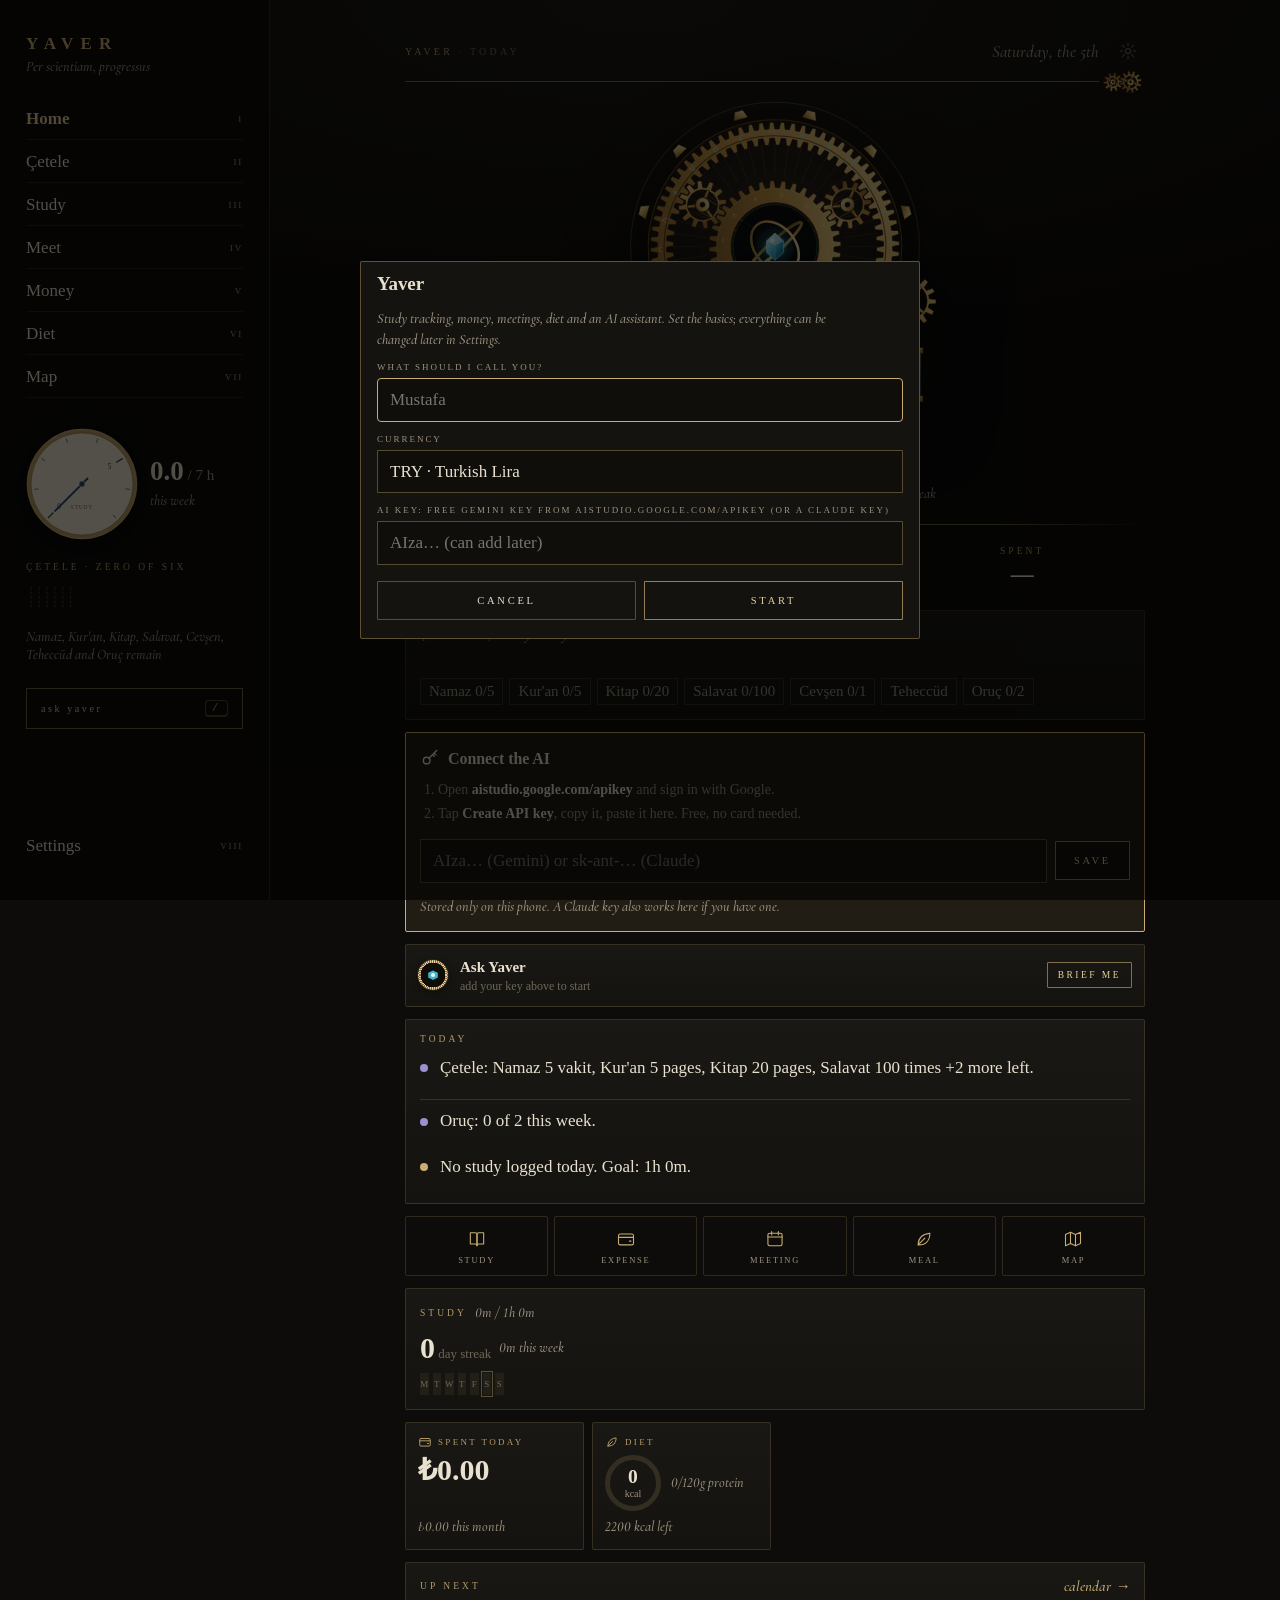
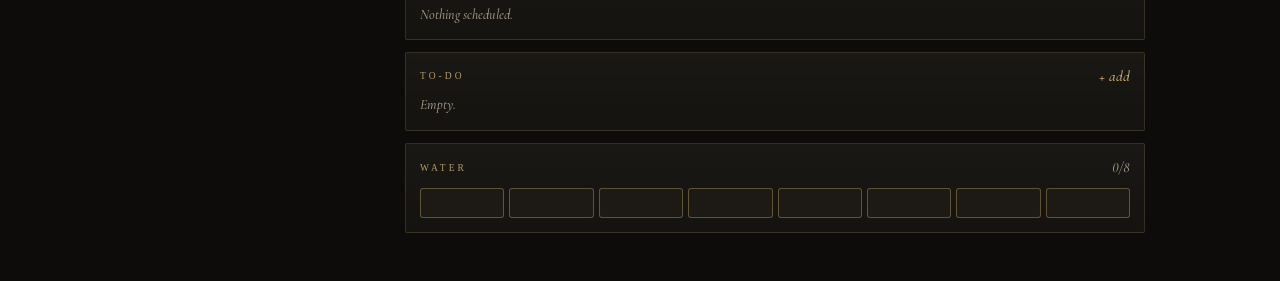
==== index.html @ d2752ffc "v25: hextech mechanisms, notebook course and a simulator in every lesson - Real meshing gear mechani" ====
<!doctype html>
<html lang="en">
<head>
  <meta charset="utf-8">
  <meta name="viewport" content="width=device-width, initial-scale=1, viewport-fit=cover">
  <title>Yaver</title>
  <meta name="description" content="Yaver, your personal assistant for money, meetings, studies and diet.">
  <meta name="theme-color" content="#0d0c0a">
  <meta name="apple-mobile-web-app-capable" content="yes">
  <meta name="mobile-web-app-capable" content="yes">
  <meta name="apple-mobile-web-app-status-bar-style" content="black-translucent">
  <meta name="apple-mobile-web-app-title" content="Yaver">
  <link rel="manifest" href="manifest.webmanifest">
  <link rel="icon" href="icons/icon-192.png">
  <link rel="apple-touch-icon" href="icons/apple-touch-icon.png">
  <link rel="stylesheet" href="css/app.css">
  <link rel="modulepreload" href="vendor/anthropic-sdk.js">
</head>
<body>
  <main id="view" class="view"></main>

  <button id="fab" class="fab" aria-label="Ask Yaver"><span class="mark">Y</span><span class="fab-gear" data-gear="button"></span></button>

  <span id="sync-dot" class="sync-dot" hidden></span>

  <nav class="tabbar" aria-label="Sections">
    <div class="side-brand side-only"><span class="mark sm">Y</span><b>yaver</b></div>
    <button data-tab="home"></button>
    <button data-tab="cetele"></button>
    <button data-tab="study"></button>
    <span></span>
    <button data-tab="calendar"></button>
    <button data-tab="money"></button>
    <button data-tab="diet"></button>
    <button class="side-only" data-tab="map"></button>
    <div class="side-gauge side-only" data-gauge></div>
    <button class="side-ask side-only" data-ask></button>
    <button class="side-only" data-tab="settings"></button>
  </nav>

  <script type="module" src="js/app.js"></script>
</body>
</html>
---- css/app.css ----
/* Yaver: Clockwork. A scholar's desk seen through a watch case-back: warm graphite, hairline brass,
   Cormorant Garamond with Cinzel small capitals, ivory paper for lessons, one teal hextech accent.
   Layout rules below were written for v2; the look is the token set in :root plus the
   "Clockwork" block at the end of this file. */
/* Fonts (SIL Open Font License), self-hosted so Yaver works offline. */
@font-face { font-family: 'Caveat'; font-style: normal; font-weight: 600; font-display: swap; src: url(../fonts/caveat-latin-ext.woff) format('woff'); unicode-range: U+0100-02BA, U+02BD-02C5, U+02C7-02CC, U+02CE-02D7, U+02DD-02FF, U+0304, U+0308, U+0329, U+1D00-1DBF, U+1E00-1E9F, U+1EF2-1EFF, U+2020, U+20A0-20AB, U+20AD-20C4, U+2113, U+2C60-2C7F, U+A720-A7FF; }
@font-face { font-family: 'Caveat'; font-style: normal; font-weight: 600; font-display: swap; src: url(../fonts/caveat-latin.woff) format('woff'); unicode-range: U+0000-00FF, U+0131, U+0152-0153, U+02BB-02BC, U+02C6, U+02DA, U+02DC, U+0304, U+0308, U+0329, U+2000-206F, U+20AC, U+2122, U+2191, U+2193, U+2212, U+2215, U+FEFF, U+FFFD; }
@font-face { font-family: 'Cormorant Garamond'; font-style: italic; font-weight: 500; font-display: swap; src: url(../fonts/cormorant-garamond-italic-latin-ext.woff) format('woff'); unicode-range: U+0100-02BA, U+02BD-02C5, U+02C7-02CC, U+02CE-02D7, U+02DD-02FF, U+0304, U+0308, U+0329, U+1D00-1DBF, U+1E00-1E9F, U+1EF2-1EFF, U+2020, U+20A0-20AB, U+20AD-20C4, U+2113, U+2C60-2C7F, U+A720-A7FF; }
@font-face { font-family: 'Cormorant Garamond'; font-style: italic; font-weight: 500; font-display: swap; src: url(../fonts/cormorant-garamond-italic-latin.woff) format('woff'); unicode-range: U+0000-00FF, U+0131, U+0152-0153, U+02BB-02BC, U+02C6, U+02DA, U+02DC, U+0304, U+0308, U+0329, U+2000-206F, U+20AC, U+2122, U+2191, U+2193, U+2212, U+2215, U+FEFF, U+FFFD; }
@font-face { font-family: 'Cormorant Garamond'; font-style: normal; font-weight: 500 700; font-display: swap; src: url(../fonts/cormorant-garamond-latin-ext.woff2) format('woff2'); unicode-range: U+0100-02BA, U+02BD-02C5, U+02C7-02CC, U+02CE-02D7, U+02DD-02FF, U+0304, U+0308, U+0329, U+1D00-1DBF, U+1E00-1E9F, U+1EF2-1EFF, U+2020, U+20A0-20AB, U+20AD-20C4, U+2113, U+2C60-2C7F, U+A720-A7FF; }
@font-face { font-family: 'Cormorant Garamond'; font-style: normal; font-weight: 500 700; font-display: swap; src: url(../fonts/cormorant-garamond-latin.woff2) format('woff2'); unicode-range: U+0000-00FF, U+0131, U+0152-0153, U+02BB-02BC, U+02C6, U+02DA, U+02DC, U+0304, U+0308, U+0329, U+2000-206F, U+20AC, U+2122, U+2191, U+2193, U+2212, U+2215, U+FEFF, U+FFFD; }
@font-face { font-family: 'Cinzel'; font-style: normal; font-weight: 400 700; font-display: swap; src: url(../fonts/cinzel-latin-ext.woff2) format('woff2'); unicode-range: U+0100-02BA, U+02BD-02C5, U+02C7-02CC, U+02CE-02D7, U+02DD-02FF, U+0304, U+0308, U+0329, U+1D00-1DBF, U+1E00-1E9F, U+1EF2-1EFF, U+2020, U+20A0-20AB, U+20AD-20C4, U+2113, U+2C60-2C7F, U+A720-A7FF; }
@font-face { font-family: 'Cinzel'; font-style: normal; font-weight: 400 700; font-display: swap; src: url(../fonts/cinzel-latin.woff2) format('woff2'); unicode-range: U+0000-00FF, U+0131, U+0152-0153, U+02BB-02BC, U+02C6, U+02DA, U+02DC, U+0304, U+0308, U+0329, U+2000-206F, U+20AC, U+2122, U+2191, U+2193, U+2212, U+2215, U+FEFF, U+FFFD; }
:root {
  /* Clockwork: graphite case, aged brass, ivory paper, blued steel, one teal accent. */
  --bg: #0d0c0a;
  --surface: #15130f;
  --surface-2: #1d1a15;
  --line: rgba(201, 173, 116, 0.18);
  --line-2: rgba(201, 173, 116, 0.38);
  --text: #e9e1cf;
  --muted: #9b917f;
  --dim: #6f6757;
  --accent: #c9ad74;
  --accent-ink: #14120e;
  --accent-soft: rgba(201, 173, 116, 0.10);
  --blue: #6f8fc6;
  --amber: #d9a441;
  --red: #c0605c;
  --violet: #9d8fd0;
  --track: rgba(201, 173, 116, 0.16);
  --brass: #c9ad74;
  --brass-hi: #e4cf9c;
  --brass-lo: #8a6d3f;
  --teal: #3fb6c9;
  --glow: #d8f6fb;
  --blued: #2c4a7a;
  --paper: #f2ebdb;
  --ink: #1d2433;
  --r: 2px;
  --mono: "Cormorant Garamond", Georgia, "Times New Roman", serif;
  --sans: "Cormorant Garamond", Georgia, "Times New Roman", serif;
  --head: "Cormorant Garamond", Georgia, serif;
  --caps: "Cinzel", "Cormorant Garamond", Georgia, serif;
  --hand: "Caveat", "Bradley Hand", cursive;
  --code: ui-monospace, "SF Mono", SFMono-Regular, Menlo, Consolas, monospace;
  --safe-b: env(safe-area-inset-bottom, 0px);
  --safe-t: env(safe-area-inset-top, 0px);
  color-scheme: dark;
}
* { box-sizing: border-box; -webkit-tap-highlight-color: transparent; }
html { background: var(--bg); }
/* Cormorant's old-style figures are part of the look (as in design K); fields, clocks and timetables use lining figures. */
input, textarea, select, .focus-clock, .slot-t, .when, .code, .stat-row b { font-variant-numeric: lining-nums tabular-nums; }
body {
  margin: 0; min-height: 100vh;
  font: 500 17px/1.45 var(--sans); color: var(--text);
  background-color: var(--bg);
  background-image: radial-gradient(120% 60% at 50% 0%, #1d1a15 0%, rgba(13, 12, 10, 0) 62%);
  background-attachment: fixed;
  font-variant-numeric: lining-nums;
  -webkit-font-smoothing: antialiased; overscroll-behavior-y: none;
}
body.chat-open { overflow: hidden; }
button { font: inherit; color: inherit; background: none; border: 0; padding: 0; cursor: pointer; text-align: inherit; }
a { color: var(--accent); text-decoration: none; }
h1, h2, h3, h4, p { margin: 0; }
.i { width: 20px; height: 20px; fill: none; stroke: currentColor; stroke-width: 1.7; stroke-linecap: round; stroke-linejoin: round; flex: none; }
.mono, .num { font-family: var(--mono); font-variant-numeric: tabular-nums; letter-spacing: -0.01em; }
.muted { color: var(--muted); }
.dim { color: var(--dim); }
.small { font-size: 13px; }
.accent { color: var(--accent); }
.bad { color: var(--red); }
.center { text-align: center; }

.view {
  max-width: 560px; margin: 0 auto;
  padding: calc(var(--safe-t) + 16px) 16px calc(var(--safe-b) + 104px);
  display: flex; flex-direction: column; gap: 12px;
  opacity: 0; transition: opacity .2s;
}
body.ready .view { opacity: 1; }

/* ---------- Header ---------- */
.page-head { display: flex; align-items: flex-end; justify-content: space-between; gap: 12px; padding: 6px 0 4px; }
.path { font: 12px var(--mono); color: var(--dim); margin-bottom: 6px; }
.path b { color: var(--accent); font-weight: 500; }
.page-head h1 { font-size: 28px; font-weight: 650; letter-spacing: -0.035em; line-height: 1.1; }
.page-head h1 .num { font-weight: 600; letter-spacing: -0.04em; }
.icon-btn {
  width: 38px; height: 38px; border-radius: 8px; display: inline-grid; place-items: center; flex: none;
  border: 1px solid var(--line); background: var(--surface); color: var(--muted);
}
.icon-btn:active { background: var(--surface-2); }
.icon-btn.primary { background: var(--accent); color: var(--accent-ink); border-color: var(--accent); }
.icon-btn.primary .i { stroke-width: 2.2; }

/* ---------- Labels & cards ---------- */
.label { font: 500 11px var(--mono); letter-spacing: .08em; text-transform: uppercase; color: var(--muted); }
.label::before { content: "// "; color: var(--dim); }
.card {
  background: var(--surface); border: 1px solid var(--line); border-radius: var(--r);
  padding: 14px; display: flex; flex-direction: column; gap: 10px;
}
button.card { width: 100%; text-align: left; }
button.card:active, .tile:active, .row:active { border-color: var(--line-2); background: var(--surface-2); }
.card-head { display: flex; justify-content: space-between; align-items: center; gap: 8px; }
.link { color: var(--accent); font: 500 12px var(--mono); }
.grid2 { display: grid; grid-template-columns: 1fr 1fr; gap: 10px; }

/* ---------- Brand mark: Y_ with blinking cursor ---------- */
.mark {
  --s: 40px; width: var(--s); height: var(--s); border-radius: calc(var(--s) * .26); flex: none;
  display: inline-flex; align-items: center; justify-content: center; background: var(--accent); color: var(--accent-ink);
  font: 800 calc(var(--s) * .42) / 1 var(--mono); letter-spacing: -0.06em;
}
.mark::after { content: "_"; animation: cursor 1.1s steps(1) infinite; margin-left: .04em; }
.mark.sm { --s: 30px; }
.mark.lg { --s: 64px; }
@keyframes cursor { 50% { opacity: 0; } }
.chat-wrap.busy .mark::after { animation-duration: .35s; }

/* ---------- Home ---------- */
.setup {
  border: 1px solid var(--accent); background: var(--accent-soft); border-radius: var(--r); padding: 14px;
  display: flex; flex-direction: column; gap: 10px;
}
.setup h3 { font-size: 16px; display: flex; gap: 8px; align-items: center; }
.setup ol { margin: 0; padding-left: 18px; display: grid; gap: 4px; font-size: 14px; color: var(--muted); }
.setup ol b { color: var(--text); font-weight: 600; }
.setup .key-row { display: flex; gap: 8px; }
.setup .key-row input { flex: 1; }

.ask {
  display: flex; align-items: center; gap: 12px; width: 100%;
  border: 1px solid var(--line); background: var(--surface); border-radius: var(--r); padding: 12px;
}
.ask-text { flex: 1; min-width: 0; display: flex; flex-direction: column; }
.ask-text b { font-size: 15px; font-weight: 600; }
.ask-text small { font: 12px var(--mono); color: var(--dim); white-space: nowrap; overflow: hidden; text-overflow: ellipsis; }
.ask-cta { font: 600 12px var(--mono); color: var(--accent); border: 1px solid var(--line-2); padding: 7px 10px; border-radius: 6px; white-space: nowrap; }

.level { display: flex; flex-direction: column; gap: 8px; }
.level-top { display: flex; justify-content: space-between; align-items: baseline; }
.level-top b { font: 600 22px var(--mono); letter-spacing: -0.03em; }
.level-top b small { font-size: 13px; color: var(--accent); margin-left: 6px; letter-spacing: 0; }
.quote { font: 13px/1.5 var(--mono); color: var(--muted); border-left: 2px solid var(--accent); padding-left: 10px; }
.quote span { color: var(--dim); }

.quick { display: grid; grid-template-columns: repeat(5, 1fr); gap: 6px; }
.quick button {
  display: flex; flex-direction: column; align-items: center; gap: 6px; padding: 12px 2px 10px;
  border: 1px solid var(--line); background: var(--surface); border-radius: var(--r);
  font: 500 11px var(--mono); color: var(--muted);
}
.quick button .i { color: var(--text); }
.quick button:active { border-color: var(--accent); }

.tiles { display: grid; grid-template-columns: 1fr 1fr; gap: 8px; }
.tile {
  border: 1px solid var(--line); background: var(--surface); border-radius: var(--r); padding: 12px;
  display: flex; flex-direction: column; gap: 6px; min-height: 112px; text-align: left;
}
.tile-k { display: flex; align-items: center; gap: 6px; font: 500 11px var(--mono); text-transform: uppercase; letter-spacing: .08em; color: var(--muted); }
.tile-k .i { width: 14px; height: 14px; }
.tile-v { font: 600 24px var(--mono); letter-spacing: -0.04em; }
.tile-v small { font-size: 13px; color: var(--dim); font-weight: 500; letter-spacing: 0; }
.tile-s { font-size: 12px; color: var(--muted); margin-top: auto; }
.lit { color: var(--accent); }

/* ---------- Bars ---------- */
.bar { height: 4px; background: var(--track); overflow: hidden; border-radius: 1px; }
.bar > div { height: 100%; background: var(--accent); transition: width .5s; }
.bar.warn > div { background: var(--amber); }
.bar.over > div { background: var(--red); }
.bar.thick { height: 8px; }
.segs { display: grid; grid-template-columns: repeat(7, 1fr); gap: 4px; }
.segs i { height: 22px; background: var(--track); border-radius: 2px; display: grid; place-items: center; font: 500 10px var(--mono); font-style: normal; color: var(--dim); }
.segs i.on { background: var(--accent); color: var(--accent-ink); }
.segs i.part { background: color-mix(in srgb, var(--accent) 35%, transparent); color: var(--text); }
.segs i.today { outline: 1px solid var(--line-2); outline-offset: 1px; }

/* ---------- Agenda / tasks ---------- */
.agenda-row { display: flex; gap: 12px; align-items: center; padding: 9px 0; border-top: 1px solid var(--line); width: 100%; text-align: left; }
.agenda-row:first-of-type { border-top: 0; padding-top: 2px; }
.when { font: 500 13px var(--mono); width: 64px; flex: none; display: flex; flex-direction: column; }
.when small { color: var(--dim); font-size: 11px; }
.what { display: flex; flex-direction: column; min-width: 0; }
.what b { font-weight: 550; white-space: nowrap; overflow: hidden; text-overflow: ellipsis; }
.what small { color: var(--muted); font-size: 12px; }
.task { display: flex; align-items: center; gap: 12px; padding: 7px 0; transition: opacity .3s; border-top: 1px solid var(--line); }
.task:first-of-type { border-top: 0; }
.task input { appearance: none; -webkit-appearance: none; width: 18px; height: 18px; border: 1.5px solid var(--line-2); border-radius: 4px; flex: none; padding: 0; background: none; }
.task input:checked { background: var(--accent); border-color: var(--accent); }
.task span { flex: 1; }
.task small { font: 11px var(--mono); color: var(--dim); }
.task small.overdue { color: var(--red); }
.task.done { opacity: .35; text-decoration: line-through; }

/* ---------- Lists ---------- */
.list { display: flex; flex-direction: column; }
.list-day { display: flex; justify-content: space-between; font: 500 11px var(--mono); color: var(--muted); text-transform: uppercase; letter-spacing: .08em; padding: 14px 2px 6px; }
.row {
  display: flex; align-items: center; gap: 12px; width: 100%; text-align: left;
  padding: 11px 12px; background: var(--surface); border: 1px solid var(--line); border-top-width: 0;
}
.list-day + .row { border-top-width: 1px; border-radius: var(--r) var(--r) 0 0; }
.row:last-child, .row:has(+ .list-day) { border-radius: 0 0 var(--r) var(--r); }
.list-day + .row:last-child, .list-day + .row:has(+ .list-day) { border-radius: var(--r); }
.dot { width: 8px; height: 8px; border-radius: 2px; flex: none; background: var(--dim); }
.row-main { flex: 1; display: flex; flex-direction: column; min-width: 0; }
.row-main b { font-weight: 550; white-space: nowrap; overflow: hidden; text-overflow: ellipsis; }
.row-main small { color: var(--muted); font-size: 12px; white-space: nowrap; overflow: hidden; text-overflow: ellipsis; }
.row-amt { font: 500 14px var(--mono); }
.add-row { color: var(--dim); justify-content: center; font: 12px var(--mono); }
.empty { text-align: center; padding: 28px 16px; color: var(--muted); font-size: 14px; border: 1px dashed var(--line-2); border-radius: var(--r); }
.empty code { font: 12px var(--mono); color: var(--accent); }

/* ---------- Charts ---------- */
.barlist { display: flex; flex-direction: column; gap: 9px; }
.barrow { display: grid; grid-template-columns: 96px 1fr auto; gap: 10px; align-items: center; font-size: 13px; }
.bl { white-space: nowrap; overflow: hidden; text-overflow: ellipsis; display: flex; align-items: center; gap: 7px; }
.bt { height: 6px; background: var(--track); overflow: hidden; border-radius: 1px; }
.bf { height: 100%; background: var(--accent); transition: width .5s; }
.bv { font: 12px var(--mono); color: var(--muted); text-align: right; }
.cols { display: flex; gap: 6px; align-items: flex-end; height: 128px; }
.col { flex: 1; display: flex; flex-direction: column; align-items: center; gap: 4px; height: 100%; min-width: 0; }
.cv { font: 10px var(--mono); color: var(--muted); white-space: nowrap; height: 13px; }
.cbar { flex: 1; width: 100%; display: flex; align-items: flex-end; background: rgba(201, 173, 116, .04); border-radius: 2px; }
.cbar div { width: 100%; min-height: 2px; background: var(--line-2); border-radius: 2px; transition: height .5s; }
.col.hl .cbar div { background: var(--accent); }
.cl { font: 11px var(--mono); color: var(--dim); }
.col.hl .cl { color: var(--accent); }

.ring { position: relative; flex: none; }
.ring svg { width: 100%; height: 100%; display: block; }
.ring circle { transition: stroke-dashoffset .7s cubic-bezier(.2, .8, .2, 1); }
.ring-label { position: absolute; inset: 0; display: grid; place-content: center; text-align: center; line-height: 1.1; }
.ring-label b { font: 600 1.15em var(--mono); letter-spacing: -0.04em; }
.ring-label small { font: 10px var(--mono); color: var(--muted); }

.switch { display: flex; align-items: center; justify-content: space-between; border: 1px solid var(--line); background: var(--surface); border-radius: var(--r); padding: 3px; }
.switch button { width: 36px; height: 32px; border-radius: 6px; display: grid; place-items: center; color: var(--muted); }
.switch button:disabled { opacity: .2; }
.switch span { font: 500 13px var(--mono); }

/* ---------- Calendar ---------- */
.week-nav { display: flex; align-items: center; gap: 2px; }
.week-nav > button { width: 26px; color: var(--dim); display: grid; place-items: center; flex: none; }
.days { display: flex; gap: 5px; overflow-x: auto; scroll-snap-type: x mandatory; flex: 1; scrollbar-width: none; padding: 1px; }
.days::-webkit-scrollbar { display: none; }
.day {
  flex: 0 0 calc((100% - 30px) / 7); scroll-snap-align: start; display: flex; flex-direction: column; align-items: center; gap: 1px;
  padding: 7px 0 5px; border-radius: 6px; border: 1px solid var(--line); background: var(--surface);
}
.day small { font: 10px var(--mono); color: var(--dim); text-transform: uppercase; }
.day b { font: 600 16px var(--mono); }
.day i { width: 4px; height: 4px; border-radius: 1px; background: transparent; }
.day i.has { background: var(--accent); }
.day.now { border-color: var(--line-2); }
.day.now b { color: var(--accent); }
.day.sel { background: var(--accent); border-color: var(--accent); }
.day.sel small, .day.sel b { color: var(--accent-ink); }
.day.sel i.has { background: var(--accent-ink); }
.timeline { display: flex; flex-direction: column; gap: 6px; }
.event { display: flex; gap: 12px; width: 100%; padding: 11px 12px; background: var(--surface); border: 1px solid var(--line); border-left: 2px solid var(--accent); border-radius: var(--r); text-align: left; }
.ev-time { display: flex; flex-direction: column; width: 46px; flex: none; font: 500 13px var(--mono); }
.ev-time small { color: var(--dim); font-size: 11px; }
.ev-body { display: flex; flex-direction: column; gap: 2px; min-width: 0; }
.ev-body small { font-size: 12px; color: var(--muted); }
.chips { display: flex; flex-wrap: wrap; gap: 6px; }
.chip { padding: 7px 11px; border-radius: 6px; border: 1px solid var(--line-2); background: var(--surface); font: 12px var(--mono); color: var(--text); }
.chip:active, .chip.on { border-color: var(--accent); color: var(--accent); }
.btn-row { display: flex; gap: 8px; }
.btn-row.wrap { flex-wrap: wrap; }
.btn-row > .btn { flex: 1; }

/* ---------- Study ---------- */
.stat-row { display: grid; grid-template-columns: repeat(3, 1fr); border: 1px solid var(--line); border-radius: var(--r); background: var(--surface); }
.stat-row > div { padding: 12px; display: flex; flex-direction: column; gap: 2px; border-left: 1px solid var(--line); }
.stat-row > div:first-child { border-left: 0; }
.stat-row b { font: 600 20px var(--mono); letter-spacing: -0.04em; }
.stat-row small { font: 10px var(--mono); color: var(--muted); text-transform: uppercase; letter-spacing: .06em; }
.focus.running { border-color: var(--accent); }
.focus-clock { font: 300 64px/1 var(--mono); text-align: center; letter-spacing: -0.04em; padding: 8px 0 2px; }
.focus-sub { text-align: center; color: var(--muted); font: 12px var(--mono); }
.presets { display: grid; grid-template-columns: repeat(4, 1fr); gap: 6px; }
.presets .chip { text-align: center; padding: 10px 0; }
.heat { display: grid; grid-auto-flow: column; grid-template-rows: repeat(7, 1fr); gap: 3px; }
.heat i, .heat-legend i { aspect-ratio: 1; border-radius: 2px; background: var(--track); display: block; }
.l1 { background: color-mix(in srgb, var(--accent) 22%, transparent) !important; }
.l2 { background: color-mix(in srgb, var(--accent) 45%, transparent) !important; }
.l3 { background: color-mix(in srgb, var(--accent) 72%, transparent) !important; }
.l4 { background: var(--accent) !important; }
.heat-legend { display: flex; align-items: center; gap: 3px; justify-content: flex-end; font: 10px var(--mono); color: var(--dim); }
.heat-legend i { width: 10px; }
.heat-legend span { margin: 0 4px; }

/* ---------- Diet ---------- */
.diet-top { flex-direction: row; align-items: center; gap: 16px; }
.macros { flex: 1; display: flex; flex-direction: column; gap: 10px; }
.macro-top { display: flex; justify-content: space-between; font-size: 12px; margin-bottom: 5px; color: var(--muted); }
.macro-top b { font: 500 12px var(--mono); color: var(--text); }
.macro-top small { color: var(--dim); font-weight: 400; }
.water { display: grid; grid-template-columns: repeat(8, 1fr); gap: 5px; }
.glass { height: 30px; border-radius: 3px; border: 1px solid var(--line-2); background: var(--surface-2); }
.glass.full { background: var(--blue); border-color: var(--blue); }

/* ---------- Map ---------- */
.map-wrap { position: relative; border: 1px solid var(--line); border-radius: var(--r); overflow: hidden; height: 46vh; min-height: 300px; background: var(--surface-2); }
#map { position: absolute; inset: 0; }
.map-search { display: flex; gap: 8px; }
.map-search input { flex: 1; }
.map-locate { position: absolute; right: 10px; bottom: 10px; z-index: 500; }
.leaflet-container { background: var(--surface-2); font-family: var(--sans); }
.leaflet-tile-pane { filter: grayscale(1) invert(1) brightness(.85) contrast(.9); }
.leaflet-control-attribution { background: rgba(13, 12, 10, .8) !important; color: var(--dim) !important; font-size: 9px !important; }
.leaflet-control-attribution a { color: var(--muted) !important; }
.leaflet-control-zoom a { background: var(--surface) !important; color: var(--text) !important; border-color: var(--line) !important; }
.leaflet-popup-content-wrapper, .leaflet-popup-tip { background: var(--surface-2); color: var(--text); border-radius: 6px; box-shadow: none; border: 1px solid var(--line-2); }
.leaflet-popup-content { margin: 10px 12px; font-size: 13px; }
.leaflet-popup-content a { color: var(--accent); }
.pin { width: 14px; height: 14px; background: var(--accent); border: 2px solid var(--bg); border-radius: 3px; transform: rotate(45deg); box-shadow: 0 0 0 1px var(--accent); }
.pin.me { background: var(--blue); box-shadow: 0 0 0 6px color-mix(in srgb, var(--blue) 25%, transparent); border-radius: 50%; transform: none; }
.place-row .row-amt { font-size: 12px; color: var(--muted); }

/* ---------- Forms & sheets ---------- */
.field { display: flex; flex-direction: column; gap: 6px; font: 500 11px var(--mono); color: var(--muted); text-transform: uppercase; letter-spacing: .06em; }
.field.check { flex-direction: row; justify-content: space-between; align-items: center; color: var(--text); font: 14px var(--sans); text-transform: none; letter-spacing: 0; gap: 12px; }
input, select, textarea {
  font: 16px var(--sans); color: var(--text); background: var(--bg); border: 1px solid var(--line-2); border-radius: 6px;
  padding: 11px 12px; width: 100%; outline: none; -webkit-appearance: none; appearance: none; text-transform: none; letter-spacing: 0;
}
input:focus, select:focus, textarea:focus { border-color: var(--accent); }
select { background-image: linear-gradient(45deg, transparent 50%, var(--muted) 50%), linear-gradient(135deg, var(--muted) 50%, transparent 50%); background-position: calc(100% - 17px) 52%, calc(100% - 12px) 52%; background-size: 5px 5px; background-repeat: no-repeat; padding-right: 30px; }
.field.check input { appearance: none; -webkit-appearance: none; width: 42px; height: 24px; border-radius: 12px; background: var(--line-2); border: 0; position: relative; padding: 0; flex: none; transition: background .2s; }
.field.check input::after { content: ""; position: absolute; top: 3px; left: 3px; width: 18px; height: 18px; border-radius: 50%; background: var(--text); transition: transform .2s; }
.field.check input:checked { background: var(--accent); }
.field.check input:checked::after { transform: translateX(18px); background: var(--accent-ink); }
.form { gap: 14px; }
.form .label { margin-top: 8px; }
.btn { display: inline-flex; align-items: center; justify-content: center; gap: 8px; padding: 12px 14px; border-radius: 6px; font: 600 14px var(--sans); text-align: center; border: 1px solid transparent; }
.btn .i { width: 16px; height: 16px; }
.btn.primary { background: var(--accent); color: var(--accent-ink); }
.btn.ghost { background: var(--surface); border-color: var(--line-2); color: var(--text); }
.btn.danger { color: var(--red); border-color: color-mix(in srgb, var(--red) 35%, transparent); background: transparent; }
.btn:active { transform: translateY(1px); }

.sheet-wrap { position: fixed; inset: 0; z-index: 60; background: rgba(0, 0, 0, 0); display: flex; align-items: flex-end; justify-content: center; transition: background .2s; }
.sheet-wrap.open { background: rgba(0, 0, 0, .65); }
.sheet {
  width: 100%; max-width: 560px; max-height: 92vh; overflow-y: auto;
  background: var(--surface); border: 1px solid var(--line-2); border-bottom: 0; border-radius: 14px 14px 0 0;
  padding: 8px 16px calc(var(--safe-b) + 16px); transform: translateY(100%); transition: transform .28s cubic-bezier(.2, .9, .3, 1);
  display: flex; flex-direction: column; gap: 12px;
}
.sheet-wrap.open .sheet { transform: none; }
.grabber { width: 36px; height: 4px; border-radius: 2px; background: var(--line-2); margin: 4px auto; }
.sheet h2 { font-size: 19px; font-weight: 650; letter-spacing: -0.02em; }
.sheet form { display: flex; flex-direction: column; gap: 12px; }
.sheet-actions { display: flex; gap: 8px; margin-top: 4px; }
.sheet-actions .btn { flex: 1; }
.sheet-actions .btn.danger { flex: 0 0 auto; }

.toast {
  position: fixed; left: 50%; top: calc(var(--safe-t) + 12px); z-index: 90; transform: translate(-50%, -20px); opacity: 0;
  background: var(--surface-2); border: 1px solid var(--line-2); border-left: 2px solid var(--accent); padding: 10px 14px; border-radius: 6px;
  font: 13px var(--mono); max-width: calc(100% - 32px); transition: all .25s;
}
.toast.show { transform: translate(-50%, 0); opacity: 1; }

/* ---------- Tab bar + Yaver button ---------- */
.tabbar {
  position: fixed; left: 0; right: 0; bottom: 0; z-index: 30;
  display: grid; grid-template-columns: repeat(3, 1fr) 72px repeat(3, 1fr); align-items: start;
  padding: 0 4px calc(var(--safe-b) + 4px);
  background: linear-gradient(180deg, #14120e, #0b0a08); border-top: 1px solid rgba(201, 173, 116, .45);
  backdrop-filter: blur(14px); -webkit-backdrop-filter: blur(14px);
}
.tabbar button { display: flex; flex-direction: column; align-items: center; gap: 3px; padding: 9px 0 3px; font: 500 10px var(--mono); min-width: 0; color: var(--dim); position: relative; }
.tabbar button .i { width: 22px; height: 22px; stroke-width: 1.6; }
.tabbar button.active { color: var(--accent); }
.tabbar button.active::before { content: ""; position: absolute; top: -1px; left: 30%; right: 30%; height: 2px; background: var(--accent); }
.fab {
  position: fixed; z-index: 31; left: 50%; bottom: calc(var(--safe-b) + 12px); transform: translateX(-50%);
  border-radius: 16px; outline: 4px solid var(--bg);
}
.fab .mark { --s: 56px; }
.fab:active { transform: translateX(-50%) scale(.94); }

/* ---------- Chat ---------- */
.chat-wrap { position: fixed; inset: 0; z-index: 50; pointer-events: none; }
.chat {
  position: absolute; inset: 0; display: flex; flex-direction: column; background: var(--bg);
  transform: translateY(100%); visibility: hidden; transition: transform .3s cubic-bezier(.2, .9, .3, 1), visibility 0s .3s;
}
.chat-wrap.open { pointer-events: auto; }
.chat-wrap.open .chat { transform: none; visibility: visible; transition: transform .3s cubic-bezier(.2, .9, .3, 1); }
.chat-head { display: flex; align-items: center; justify-content: space-between; padding: calc(var(--safe-t) + 8px) 12px 10px; border-bottom: 1px solid var(--line); }
.chat-title { display: flex; align-items: center; gap: 10px; }
.chat-title div { display: flex; flex-direction: column; line-height: 1.2; }
.chat-title small { font: 11px var(--mono); color: var(--muted); }
.chat-log { flex: 1; overflow-y: auto; padding: 16px 14px; display: flex; flex-direction: column; gap: 14px; -webkit-overflow-scrolling: touch; }
.chat-empty { margin: auto 0; display: flex; flex-direction: column; gap: 10px; padding-bottom: 8px; }
.chat-empty h2 { font-size: 24px; font-weight: 650; letter-spacing: -0.03em; margin-top: 6px; }
.chat-empty .chips { margin-top: 8px; }
.chat-empty .chip { font-family: var(--sans); font-size: 13px; }
.msg { max-width: 88%; font-size: 15px; line-height: 1.5; word-wrap: break-word; }
.msg.user { align-self: flex-end; background: var(--surface-2); border: 1px solid var(--line-2); padding: 9px 12px; border-radius: 10px 10px 2px 10px; }
.msg.user img { display: block; max-width: 220px; border-radius: 6px; margin-bottom: 6px; }
.msg.bot { align-self: flex-start; display: flex; flex-direction: column; gap: 6px; max-width: 94%; }
.bot-text { border-left: 2px solid var(--accent); padding: 1px 0 1px 12px; }
.bot-text .err { color: var(--red); }
.bot-text pre { background: var(--surface); border: 1px solid var(--line); padding: 10px; border-radius: 6px; overflow-x: auto; font-size: 12.5px; }
.bot-text code { font-family: var(--mono); font-size: .88em; color: var(--accent); }
.bot-text pre code { color: var(--text); }
.bot-text .li { display: block; padding-left: 16px; position: relative; margin: 2px 0; }
.bot-text .li::before { content: "›"; position: absolute; left: 2px; color: var(--accent); font-family: var(--mono); }
.bot-text .li.num::before { content: attr(data-n) "."; left: 0; font-size: .85em; }
.bot-text .mdh { display: block; margin-top: 6px; }
.receipt { align-self: flex-start; display: flex; align-items: center; gap: 6px; font: 12px var(--mono); color: var(--accent); }
.receipt .i { width: 14px; height: 14px; stroke-width: 2.2; }
.typing { display: inline-flex; gap: 4px; padding: 6px 0; }
.typing i { width: 6px; height: 6px; border-radius: 1px; background: var(--accent); animation: blink 1s infinite; }
.typing i:nth-child(2) { animation-delay: .15s; }
.typing i:nth-child(3) { animation-delay: .3s; }
@keyframes blink { 50% { opacity: .2; } }
.chat-input { padding: 8px 10px calc(var(--safe-b) + 8px); border-top: 1px solid var(--line); }
.chat-bar { display: flex; align-items: flex-end; gap: 6px; }
.chat-bar textarea { flex: 1; resize: none; border-radius: 8px; padding: 9px 12px; max-height: 140px; line-height: 1.35; }
.chat-bar .icon-btn { border: 0; background: transparent; }
.mic.listening { color: var(--red); animation: blink .8s infinite; }
.send { width: 38px; height: 38px; border-radius: 8px; flex: none; background: var(--accent); color: var(--accent-ink); display: grid; place-items: center; }
.send .i { stroke-width: 2.4; }
.attach-preview { display: flex; align-items: center; gap: 10px; padding: 0 2px 8px; font: 12px var(--mono); color: var(--muted); }
.attach-preview img { width: 50px; height: 50px; object-fit: cover; border-radius: 6px; border: 1px solid var(--line-2); }
.attach-preview button { width: 26px; height: 26px; border-radius: 6px; border: 1px solid var(--line-2); display: grid; place-items: center; }

@media (min-width: 700px) { .tiles { grid-template-columns: repeat(4, 1fr); } }
@media (prefers-reduced-motion: reduce) { *, *::before, *::after { animation: none !important; transition: none !important; } }
.roadmap { display: flex; flex-direction: column; gap: 6px; }
.roadmap.compact { gap: 4px; padding: 4px 0; }
.roadmap.compact .card-head .small:first-child { color: var(--muted); }
.roadmap.current .card-head .small:first-child { color: var(--accent); }

/* ---------- Course: today timeline ---------- */
.pill { font: 500 10px var(--mono); text-transform: uppercase; letter-spacing: .06em; padding: 3px 6px; border-radius: 4px; border: 1px solid var(--line-2); color: var(--muted); white-space: nowrap; flex: none; }
.pill.done, .pill.pace-green { color: var(--accent); border-color: color-mix(in srgb, var(--accent) 35%, transparent); }
.pill.in-progress, .pill.pace-yellow { color: var(--amber); border-color: color-mix(in srgb, var(--amber) 35%, transparent); }
.pill.flagged, .pill.pace-red { color: var(--red); border-color: color-mix(in srgb, var(--red) 35%, transparent); }
.pill.prepare { color: var(--violet); border-color: color-mix(in srgb, var(--violet) 35%, transparent); }
.slots { display: flex; flex-direction: column; }
.slot { display: flex; align-items: center; gap: 10px; padding: 9px 0; border-top: 1px solid var(--line); width: 100%; text-align: left; min-height: 44px; }
.slots > .slot:first-child, .slots > .now-line:first-child + .slot { border-top: 0; }
.slot-t { font: 500 13px var(--mono); width: 50px; flex: none; display: flex; flex-direction: column; line-height: 1.2; }
.slot-t small { font-size: 10px; color: var(--dim); }
.slot-main { flex: 1; min-width: 0; display: flex; flex-direction: column; }
.slot-main b { font-weight: 550; font-size: 14px; white-space: nowrap; overflow: hidden; text-overflow: ellipsis; }
.slot-main small { color: var(--muted); font-size: 12px; white-space: nowrap; overflow: hidden; text-overflow: ellipsis; }
.slot.info, .slot.fixed { min-height: 0; padding: 6px 0; }
.slot.fixed .slot-t, .slot.info .slot-t { color: var(--dim); }
.slot.live { border-left: 2px solid var(--accent); padding-left: 8px; margin-left: -10px; width: calc(100% + 10px); background: var(--accent-soft); }
.slot.urgent .slot-main small { color: var(--red); }
.slot.done .slot-main b { color: var(--muted); text-decoration: line-through; text-decoration-color: var(--dim); }
.slot:disabled { cursor: default; opacity: .7; }
button.slot:not(:disabled):active { background: var(--surface-2); }
.now-line { position: relative; height: 0; border-top: 1px solid var(--accent); margin: 2px 0; }
.now-line span { position: absolute; top: -8px; right: 0; font: 500 10px var(--mono); color: var(--accent); background: var(--surface); padding: 0 0 0 6px; text-transform: uppercase; letter-spacing: .08em; }
.segs.wk i { height: 18px; }
.course-start .btn { align-self: flex-start; }

/* ---------- Course overview ---------- */
.track-grid { display: grid; grid-template-columns: 1fr 1fr; gap: 8px; }
.track-tile { gap: 8px; }
.track-tile .tile-v { font-size: 20px; }
.track-tile .tile-k { text-transform: none; letter-spacing: 0; font: 500 12px var(--sans); color: var(--text); }
.wcal { display: grid; grid-template-columns: 1fr; gap: 6px; }
.wc-day { display: flex; flex-direction: column; gap: 3px; padding: 8px; border: 1px solid var(--line); border-radius: 6px; background: var(--bg); min-width: 0; }
.wc-day b { font: 600 12px var(--mono); }
.wc-day b small { color: var(--dim); font-weight: 400; }
.wc-day.today { border-color: var(--accent); }
.wc-day.today b { color: var(--accent); }
.wc-item { display: flex; align-items: baseline; gap: 6px; font-size: 12px; color: var(--muted); min-width: 0; overflow: hidden; text-overflow: ellipsis; white-space: nowrap; }
.wc-item i { width: 6px; height: 6px; border-radius: 1px; flex: none; transform: translateY(-1px); }

/* ---------- Lesson runner ---------- */
.lesson-h1 { font-size: 24px !important; }
.lesson-meta { display: flex; align-items: center; gap: 6px; flex-wrap: wrap; margin-top: 6px; }
.lesson-grid { display: flex; flex-direction: column; gap: 12px; }
.lesson-main { display: flex; flex-direction: column; gap: 12px; min-width: 0; }
.lesson-side { display: flex; flex-direction: column; gap: 12px; }
.desk-only { display: none !important; }
.objectives { margin: 0; padding-left: 18px; display: grid; gap: 3px; font-size: 14px; }
.resources { display: flex; flex-direction: column; gap: 6px; }
.res { display: flex; gap: 10px; align-items: flex-start; padding: 9px 10px; border: 1px solid var(--line); border-radius: 6px; color: var(--text); }
.res .i { width: 16px; height: 16px; color: var(--accent); margin-top: 2px; }
.res span { display: flex; flex-direction: column; min-width: 0; }
.res b { font-weight: 550; font-size: 14px; }
.res small { color: var(--muted); font-size: 12px; }
.safety { display: flex; gap: 8px; align-items: flex-start; color: var(--amber); border: 1px solid color-mix(in srgb, var(--amber) 30%, transparent); padding: 9px 10px; border-radius: 6px; }
.safety .i { width: 16px; height: 16px; margin-top: 2px; }
.step.done { opacity: .6; }
.step .label { display: flex; align-items: center; gap: 6px; }
.step .label .i { width: 14px; height: 14px; }
.step-title { font-size: 18px; font-weight: 650; letter-spacing: -0.02em; }
.step-check { width: 32px; height: 32px; border: 1px solid var(--line-2); border-radius: 6px; display: grid; place-items: center; color: var(--dim); }
.step-check .i { width: 16px; height: 16px; }
.step-check.on { background: var(--accent); border-color: var(--accent); color: var(--accent-ink); }
.timer.running { border-color: var(--accent); }
.focus-clock.sm { font-size: 44px; padding: 2px 0; }
.qa { display: flex; flex-direction: column; gap: 8px; padding: 10px 0; border-top: 1px solid var(--line); }
.qa:first-of-type { border-top: 0; }
section.qa { padding: 14px; border-top: 1px solid var(--line); }
.qa.right { border-left: 2px solid var(--accent); padding-left: 10px; }
.qa.wrong { border-left: 2px solid var(--red); padding-left: 10px; }
.qa textarea { font-size: 15px; }
.answer { border-left: 2px solid var(--line-2); padding-left: 10px; color: var(--text); }
.answer.solution { border-left-color: var(--violet); }
.grades { display: flex; flex-wrap: wrap; gap: 6px; }
.task-card { display: flex; flex-direction: column; gap: 8px; padding: 12px 0; border-top: 1px solid var(--line); }
.task-card:first-of-type { border-top: 0; padding-top: 4px; }
.hint { font-size: 14px; border-left: 2px solid var(--amber); padding-left: 10px; }
.hint > .mono { font-size: 11px; color: var(--amber); text-transform: uppercase; letter-spacing: .06em; }
details.check summary { cursor: pointer; color: var(--muted); }
details.check[open] summary { margin-bottom: 6px; }
.teachback { display: flex; flex-direction: column; gap: 6px; padding-top: 6px; }
.chip:disabled { opacity: .4; }
.chip .i { width: 13px; height: 13px; vertical-align: -2px; }

/* Markdown documents (lessons, cards) */
.md { display: flex; flex-direction: column; gap: 10px; font-size: 15px; line-height: 1.6; max-width: 75ch; }
.md p, .md ul, .md ol, .md blockquote { margin: 0; }
.md ul, .md ol { padding-left: 20px; display: grid; gap: 3px; }
.md-h { margin: 6px 0 0; font-size: 15px; font-weight: 650; letter-spacing: -0.01em; }
.md code { font-family: var(--mono); font-size: .88em; color: var(--accent); background: var(--surface-2); padding: 1px 4px; border-radius: 3px; }
.md blockquote { border-left: 2px solid var(--line-2); padding-left: 10px; color: var(--muted); }
.code { border: 1px solid var(--line); border-radius: 6px; background: var(--bg); overflow: hidden; }
.code-bar { display: flex; justify-content: space-between; align-items: center; padding: 4px 6px 4px 10px; border-bottom: 1px solid var(--line); font: 11px var(--mono); color: var(--dim); }
.copy { font: 500 11px var(--mono); color: var(--muted); padding: 4px 8px; border-radius: 4px; border: 1px solid var(--line-2); min-height: 28px; }
.copy.done { color: var(--accent); border-color: var(--accent); }
.code pre { margin: 0; padding: 10px 12px; overflow-x: auto; font: 13px/1.5 var(--mono); }
.code pre code { background: none; padding: 0; color: var(--text); font-size: inherit; }
.md-table { overflow-x: auto; }
.md-table table { border-collapse: collapse; font-size: 13px; min-width: 100%; }
.md-table th, .md-table td { border: 1px solid var(--line); padding: 6px 8px; text-align: left; vertical-align: top; }
.md-table th { font: 500 11px var(--mono); color: var(--muted); text-transform: uppercase; letter-spacing: .04em; background: var(--surface-2); }

/* Review cards */
.flash { min-height: 220px; gap: 14px; }
.flash-front { font-size: 17px; }
.flash.flipped .flash-front { color: var(--muted); }
.grade-row { display: grid; grid-template-columns: repeat(4, 1fr); gap: 6px; }
.grade-row .btn { padding: 12px 6px; }

/* Keyboard shortcuts overlay */
.keys-wrap { align-items: center; }
.sheet.keys { transform: none; border-radius: 12px; border-bottom: 1px solid var(--line-2); max-width: 420px; padding: 18px; }
.key-row { display: flex; align-items: center; gap: 12px; padding: 4px 0; font-size: 14px; }
kbd { font: 500 11px var(--mono); padding: 3px 7px; border: 1px solid var(--line-2); border-bottom-width: 2px; border-radius: 4px; background: var(--surface-2); color: var(--text); min-width: 84px; text-align: center; }

/* Sync status dot */
.sync-dot { position: fixed; z-index: 40; top: calc(var(--safe-t) + 6px); right: 6px; width: 7px; height: 7px; border-radius: 50%; background: var(--accent); pointer-events: none; }
.sync-dot[data-state="syncing"] { background: var(--blue); animation: blink 1s infinite; }
.sync-dot[data-state="offline"] { background: var(--dim); }
.sync-dot[data-state="error"] { background: var(--red); }
.sync-status { display: flex; align-items: center; gap: 8px; }
.sync-status .sync-dot { position: static; flex: none; }

/* ---------- Mouse and keyboard ---------- */
.side-only { display: none !important; }
:focus { outline: none; }
:focus-visible { outline: 2px solid var(--accent); outline-offset: 2px; border-radius: 4px; }
input:focus-visible, select:focus-visible, textarea:focus-visible { outline: none; }
@media (hover: hover) {
  .btn.ghost:hover, .chip:hover, .icon-btn:hover, .copy:hover, .step-check:hover, .res:hover, button.card:hover, .row:hover, button.slot:not(:disabled):hover, .tile:hover, .quick button:hover, .agenda-row:hover { border-color: var(--line-2); background: var(--surface-2); }
  .btn.primary:hover { filter: brightness(1.08); }
  .btn.danger:hover { background: color-mix(in srgb, var(--red) 8%, transparent); }
  .link:hover, a:hover { text-decoration: underline; }
  .tabbar button:hover { color: var(--text); }
}

/* ---------- Tablet / narrow window ---------- */
@media (min-width: 700px) {
  .view { max-width: 760px; }
  .track-grid { grid-template-columns: repeat(3, 1fr); }
  .sheet-wrap { align-items: center; }
  .sheet { border-radius: 12px; border-bottom: 1px solid var(--line-2); padding-bottom: 18px; transform: translateY(24px); opacity: 0; transition: transform .2s, opacity .2s; }
  .sheet-wrap.open .sheet { opacity: 1; }
  .grabber { display: none; }
  .wcal { grid-template-columns: repeat(7, 1fr); }
  .wc-item { white-space: normal; display: -webkit-box; -webkit-line-clamp: 2; -webkit-box-orient: vertical; }
  .toast { max-width: 520px; }
  .quote, .muted.small, p.small { max-width: 75ch; }
}

/* ---------- Laptop / desktop: sidebar ---------- */
@media (min-width: 1100px) {
  body { padding-left: 216px; }
  .view { max-width: 1200px; padding: 28px 40px 48px; }
  .side-only { display: flex !important; }
  .desk-only { display: flex !important; }
  p.desk-only { display: block !important; }
  .fab { display: none; }
  .tabbar {
    top: 0; right: auto; width: 216px; display: flex; flex-direction: column; gap: 2px;
    padding: 34px 26px; border-top: 0; border-right: 1px solid var(--line); background: #0d0c0a;
  }
  .tabbar > span { display: none; }
  .side-brand { align-items: center; gap: 10px; padding: 0 8px 18px; font: 600 15px var(--mono); }
  .tabbar button { flex-direction: row; gap: 12px; padding: 10px 12px; border-radius: 6px; font: 500 13px var(--sans); color: var(--muted); }
  .tabbar button .i { width: 18px; height: 18px; }
  .tabbar button.active { color: var(--accent); background: var(--accent-soft); }
  .tabbar button.active::before { top: 8px; bottom: 8px; left: -12px; right: auto; width: 2px; height: auto; }
  .side-ask { margin-top: 14px; border: 1px solid var(--line-2) !important; color: var(--text) !important; }
  .side-ask .i { color: var(--accent); }
  .side-ask kbd { margin-left: auto; min-width: 0; padding: 1px 6px; }
  .tabbar [data-tab="settings"] { margin-top: auto; }
  .sync-dot { top: 26px; left: 196px; right: auto; }

  /* Pages: two columns where it helps, text capped */
  .page-head h1 { font-size: 32px; }
  .tiles { grid-template-columns: repeat(4, 1fr); }
  .map-wrap { height: calc(100vh - 220px); }
  .card > p, .card > .small, .setup p { max-width: 75ch; }
  body[data-view="home"] .view, body[data-view="money"] .view, body[data-view="calendar"] .view, body[data-view="diet"] .view, body[data-view="settings"] .view { max-width: 820px; }

  /* Course overview */
  .track-grid { grid-template-columns: repeat(4, 1fr); }
  .wc-day { min-height: 120px; }

  /* Lesson runner: lesson ~65%, sticky side ~35% */
  .lesson-grid { display: grid; grid-template-columns: minmax(0, 65fr) minmax(300px, 35fr); gap: 20px; align-items: start; }
  .lesson-side { position: sticky; top: 20px; max-height: calc(100vh - 40px); overflow-y: auto; order: 2; }
  .lesson-main { order: 1; }
  .lesson-side .task { padding: 5px 0; font-size: 13px; }

  /* Review: one centred card */
  .flash { max-width: 680px; width: 100%; margin: 0 auto; min-height: 300px; padding: 24px; }

  /* Chat as a right-hand panel instead of covering the screen */
  body.chat-open { overflow: auto; }
  .chat { left: auto; width: 460px; border-left: 1px solid var(--line); transform: translateX(100%); }
  .chat-wrap.open { pointer-events: none; }
  .chat-wrap.open .chat { pointer-events: auto; }
  .msg { font-size: 14px; }
}

/* Docked tutor: chat as a third column beside the lesson */
@media (min-width: 1400px) {
  body.lesson-docked.chat-open .view { margin-right: 460px; }
}
.msg.bot .via { margin-top: 4px; font: 10px/1.2 var(--mono, ui-monospace, monospace); color: var(--dim); letter-spacing: .04em; }

/* ---------- Voice chat ---------- */
.chat-tools { display: flex; gap: 2px; }
[data-voice][aria-pressed="true"] { color: var(--accent); }
.voice-orb { display: flex; flex-direction: column; align-items: center; gap: 8px; margin: 0 auto; padding: 18px 16px 14px; background: none; border: 0; color: var(--text); font: inherit; cursor: pointer; }
.voice-orb[hidden] { display: none; }
.voice-orb .orb { width: 84px; height: 84px; border-radius: 50%; background: var(--accent-soft); border: 1px solid var(--accent); box-shadow: 0 0 0 0 var(--accent-soft); transition: transform .2s, background .2s; }
.voice-orb b { font: 600 13px var(--mono); letter-spacing: .02em; }
.voice-orb small { color: var(--dim); font-size: 11px; }
.voice-orb[data-state="live"] .orb { background: var(--accent); animation: orb-pulse 2.2s ease-out infinite; }
.voice-orb[data-state="connecting"] .orb { animation: orb-breathe .9s ease-in-out infinite; }
.voice-orb[data-state="listening"] .orb { background: var(--accent); animation: orb-pulse 1.1s ease-out infinite; }
.voice-orb[data-state="thinking"] .orb { animation: orb-breathe 1.4s ease-in-out infinite; }
.voice-orb[data-state="speaking"] .orb { background: color-mix(in srgb, var(--accent) 35%, transparent); animation: orb-talk .5s ease-in-out infinite alternate; }
.chat-wrap.voice .chat-bar .mic { display: none; }
@keyframes orb-pulse { 0% { box-shadow: 0 0 0 0 color-mix(in srgb, var(--accent) 45%, transparent); } 100% { box-shadow: 0 0 0 26px color-mix(in srgb, var(--accent) 0%, transparent); } }
@keyframes orb-breathe { 50% { transform: scale(.88); opacity: .7; } }
@keyframes orb-talk { to { transform: scale(1.08); } }
@media (prefers-reduced-motion: reduce) { .voice-orb .orb { animation: none !important; } }

/* ---------- Çetele ---------- */
.cetele { display: flex; flex-direction: column; gap: 8px; margin: 12px 0; }
.ct-row { display: flex; align-items: center; gap: 12px; padding: 12px 14px; background: var(--surface); border: 1px solid var(--line); border-radius: var(--r); }
.ct-row.met { border-color: color-mix(in srgb, var(--accent) 35%, transparent); }
.ct-row.met .ct-main b { color: var(--accent); }
.ct-main { flex: 1; min-width: 0; display: flex; flex-direction: column; gap: 4px; }
.ct-main b { font-weight: 600; }
.ct-main small { color: var(--muted); font-size: 12px; }
.ct-step { display: flex; align-items: center; border: 1px solid var(--line-2); border-radius: 6px; overflow: hidden; }
.ct-step button { min-width: 40px; height: 38px; padding: 0 8px; font: 600 15px var(--mono); color: var(--text); background: var(--surface-2); }
.ct-step button:disabled { color: var(--dim); }
.ct-step .ct-num { background: transparent; min-width: 46px; border-left: 1px solid var(--line-2); border-right: 1px solid var(--line-2); }
.ct-step button:active:not(:disabled) { background: var(--accent-soft); }
.ct-check { width: 42px; height: 42px; border-radius: 50%; border: 1.5px solid var(--line-2); display: grid; place-items: center; color: transparent; }
.ct-check .i { width: 20px; height: 20px; stroke-width: 2.4; }
.ct-check[aria-pressed="true"] { background: var(--accent); border-color: var(--accent); color: var(--accent-ink); }
.ct-edit { display: flex; flex-direction: column; margin-bottom: 12px; }
.ct-edit-row { display: flex; align-items: center; justify-content: space-between; padding: 8px 0; border-bottom: 1px solid var(--line); }
.ct-edit-row .link { text-align: left; color: var(--text); }
.ct-edit-row small { color: var(--muted); }
.ct-edit-row span { display: flex; gap: 6px; }
.ct-home { display: flex; flex-wrap: wrap; gap: 6px; margin-top: 10px; }
.ct-home span { font: 500 11px var(--mono); padding: 4px 8px; border-radius: 4px; background: var(--track); color: var(--muted); }
.ct-home span.met { background: var(--accent-soft); color: var(--accent); }

/* ---------- Clockwork ---------- */
@keyframes spin { to { transform: rotate(360deg); } }
@keyframes spinr { to { transform: rotate(-360deg); } }
@keyframes core { 0%, 100% { opacity: .55; } 50% { opacity: 1; } }

/* Dark strip under the iPhone status bar. */
body::before { content: ""; position: fixed; z-index: 35; left: 0; right: 0; top: 0; height: var(--safe-t); background: var(--bg); pointer-events: none; }

/* Type: Cormorant for everything read, Cinzel small capitals for labels, code stays monospace. */
.page-head { border-bottom: 0; padding-bottom: 14px; position: relative; }
.page-head::after { content: ""; position: absolute; left: 0; right: 0; bottom: 0; height: 1px; background: linear-gradient(90deg, rgba(201,173,116,.55), rgba(201,173,116,.55) 70%, transparent); }
.page-head h1, .sheet h2, .chat-empty h2, .step-title, .lesson-h1, .md-h, .setup h3 { font-family: var(--head); font-weight: 600; letter-spacing: -0.005em; }
.page-head h1 { font-size: 34px; line-height: 1.04; }
.path { font: 500 9.5px var(--caps); letter-spacing: .32em; text-transform: uppercase; color: #b39a68; margin-bottom: 10px; }
.path b { color: var(--dim); font-weight: 500; }
.mono, .num, .page-head h1 .num { font-family: var(--mono); font-variant-numeric: lining-nums tabular-nums; letter-spacing: 0; }
.label, .tile-k, .list-day, .field, .pill, .hint > .mono, .md-table th, .heat-legend, .stat-row small, .day small, .now-line span, .ask-cta, .btn {
  font-family: var(--caps); font-weight: 500; text-transform: uppercase;
}
.label { font-size: 9.5px; letter-spacing: .32em; color: #b39a68; }
.label::before { content: none; }
.tile-k { font-size: 9px; letter-spacing: .26em; color: #b39a68; }
.field { font-size: 9px; letter-spacing: .22em; }
.list-day, .stat-row small, .day small { letter-spacing: .2em; }
.pill { font-size: 8.5px; letter-spacing: .18em; border-radius: 1px; }
.tile-v, .level-top b, .stat-row b, .ring-label b, .day b, .focus-clock, .ct-step button {
  font-family: var(--mono); font-weight: 600; letter-spacing: 0; font-variant-numeric: lining-nums tabular-nums;
}
.tile-v { font-size: 30px; line-height: 1; }
.focus-clock { font-weight: 500; }
.small, .muted.small, .tile-s, .what small, .task small { font-size: 14px; }
.muted, .tile-s, .what small, .ct-main small { font-style: italic; }
.quote { font: italic 500 16px/1.45 var(--head); border-left: 1px solid var(--brass); }
.link { font: italic 500 15px var(--sans); color: var(--brass); }
.ask-cta { font-size: 9.5px; letter-spacing: .26em; border-radius: 1px; color: var(--brass-hi); border-color: rgba(201,173,116,.6); }
.chip, .toast, .copy, .receipt { font-family: var(--sans); }
.chip { font-size: 15px; border-radius: 1px; background: transparent; }
.bot-text code, .md code, .empty code, .code pre, .code-bar, kbd, .bot-text pre { font-family: var(--code); }

/* Surfaces: dark plates with hairline brass, no corner ornaments. */
.card, .tile, .ask, .quick button, .ct-row, .setup, .wc-day, .res, .sheet { border-radius: var(--r); }
.card, .tile, .ask, .ct-row { background: linear-gradient(180deg, rgba(255,255,255,.018), rgba(255,255,255,0)), var(--surface); border-color: var(--line); }
.quick button { background: transparent; font: 500 8.5px var(--caps); letter-spacing: .2em; text-transform: uppercase; color: var(--muted); }
.quick button .i { color: var(--brass); stroke-width: 1.3; }
.btn { border-radius: 1px; font-size: 10.5px; letter-spacing: .26em; padding: 13px 18px; }
.btn.primary { background: #14120e; color: var(--brass-hi); border-color: rgba(201,173,116,.7); }
.btn.ghost { background: transparent; border-color: var(--line-2); color: var(--text); }
.icon-btn { border-radius: 2px; background: transparent; border-color: var(--line-2); color: var(--brass); }
.icon-btn .i { stroke-width: 1.4; }
.icon-btn.primary, .send { background: #14120e; color: var(--brass-hi); border: 1px solid rgba(201,173,116,.7); }
.step-check.on, .ct-check[aria-pressed="true"] { background: var(--brass); border-color: var(--brass); color: var(--accent-ink); }
input, select, textarea { background: rgba(0,0,0,.25); border-color: var(--line-2); border-radius: 1px; font: 500 17px var(--sans); }
input:focus, select:focus, textarea:focus { border-color: var(--brass); }
.bar { height: 2px; background: var(--track); border-radius: 0; }
.bar.thick { height: 4px; }
.segs i { border-radius: 0; font: 500 9px var(--caps); background: rgba(201,173,116,.07); color: var(--dim); }
.segs i.on { background: var(--brass); color: var(--accent-ink); }
.agenda-row, .task, .slot, .qa, .task-card { border-top-color: var(--line); }
.dot { border-radius: 50%; }
.sheet { background: #15130f; border-color: rgba(201,173,116,.4); }

/* Brand mark: a tiny case-back with a hextech core instead of a letter. */
.mark {
  border-radius: 50%; font-size: 0; color: transparent; position: relative; overflow: hidden;
  background: radial-gradient(circle, #0f0d0a 0 58%, transparent 59%), repeating-conic-gradient(#8a6d3f 0 4deg, #e4cf9c 4deg 8deg);
  box-shadow: 0 0 0 1px #2a2014, 0 2px 6px rgba(0,0,0,.5);
}
.mark::before { content: ""; position: absolute; inset: 34%; clip-path: polygon(50% 0, 100% 25%, 100% 75%, 50% 100%, 0 75%, 0 25%); background: var(--teal); animation: core 2.6s ease-in-out infinite; }
.mark::after { content: ""; position: absolute; inset: 44%; border-radius: 50%; background: var(--glow); animation: none; margin: 0; }

/* The case-back itself: Home hero and the tutor panel. */
.movement { display: block; width: 228px; height: 228px; margin: 0 auto; filter: drop-shadow(0 18px 30px rgba(0,0,0,.55)); }
.mv-hero { display: flex; flex-direction: column; gap: 14px; padding: 4px 0 6px; }
.mv-stats { display: grid; grid-template-columns: 1fr 1fr; }
.mv-stat { display: flex; flex-direction: column; gap: 5px; text-align: left; padding: 2px 16px 2px 0; min-width: 0; }
.mv-stat + .mv-stat { padding: 2px 0 2px 16px; border-left: 1px solid var(--line-2); }
.mv-v { display: flex; align-items: center; gap: 12px; font: 600 30px/1 var(--mono); font-variant-numeric: oldstyle-nums proportional-nums; }
.mv-v small { font-size: 17px; color: var(--muted); font-weight: 500; }
.mv-s { font: italic 500 14px/1.25 var(--sans); color: var(--muted); }
.tally { width: 62px; height: 20px; }
.tally path { stroke: var(--brass); stroke-width: 1.5; stroke-linecap: round; }
.tally path.off { stroke-opacity: .22; stroke-dasharray: 2 3; }

/* Ivory paper: lessons, review cards and the course start card read like printed pages. */
.paper, .lesson-main, .flash, .course-start {
  --text: var(--ink); --muted: #4c5262; --dim: #7a7466; --line: rgba(29,36,51,.14); --line-2: rgba(29,36,51,.3);
  --surface: rgba(255,255,255,.4); --surface-2: rgba(29,36,51,.06); --track: rgba(29,36,51,.12); --accent: var(--teal); --accent-soft: rgba(63,182,201,.12);
  color: var(--ink);
  background: radial-gradient(120% 90% at 30% 10%, rgba(255,255,255,.55), rgba(255,255,255,0) 60%), linear-gradient(180deg, rgba(120,95,50,.035), rgba(120,95,50,.08)), var(--paper) !important;
  border: 0 !important; border-radius: 1px;
  box-shadow: 0 0 0 1px rgba(201,173,116,.55), 0 0 0 4px #15130f, 0 0 0 5px rgba(201,173,116,.32), 0 18px 40px rgba(0,0,0,.5);
}
.paper .label, .lesson-main .label, .flash .label, .course-start .label { color: #8a7346; }
.paper .btn.primary, .lesson-main .btn.primary, .flash .btn.primary, .course-start .btn.primary { background: #14120e; color: var(--brass-hi); }
.paper .btn.ghost, .lesson-main .btn.ghost, .flash .btn.ghost { color: var(--ink); border-color: rgba(29,36,51,.4); }
.lesson-main .code, .flash .code { background: rgba(255,255,255,.5); border-color: rgba(29,36,51,.18); border-left: 2px solid var(--teal); }
.lesson-main .code-bar, .flash .code-bar { border-bottom-color: rgba(29,36,51,.12); }
.lesson-main input, .lesson-main textarea, .flash input, .flash textarea { background: rgba(255,255,255,.55); color: var(--ink); }
.lesson-main .md, .flash .md { font-size: 18px; }
.md code { background: rgba(0,0,0,.2); color: var(--brass-hi); }
.lesson-main .md code, .flash .md code { background: rgba(29,36,51,.06); color: #1f5f70; }
.md blockquote { font-style: italic; border-left: 1px solid #8c3a3a; color: #8c3a3a; }
.code { border-radius: 1px; }
.hint { border-left-color: #b07a2a; }

/* Tab bar: text only, Cinzel, brass for the open tab. */
.tabbar button { font: 500 8.5px var(--caps); letter-spacing: .16em; text-transform: uppercase; color: var(--muted); padding: 18px 0 8px; }
.tabbar button .i { display: none; }
.tabbar button.active { color: var(--brass-hi); }
.tabbar button.active::before { top: 8px; left: calc(50% - 2px); right: auto; width: 4px; height: 4px; border-radius: 50%; background: var(--brass); }

/* The Yaver button: a knurled crown with a turning gear and a hextech core. */
.fab { border-radius: 50%; outline: 0; width: 64px; height: 64px; bottom: calc(var(--safe-b) + 14px); display: grid; place-items: center; filter: drop-shadow(0 6px 10px rgba(0,0,0,.6)); }
.fab .mark { display: none; }
.fab svg { width: 64px; height: 64px; display: block; }
.fab:active { transform: translateX(-50%) scale(.95); }

/* Tutor (chat): the case-back at the top, Cormorant replies, underline input. */
.chat { background: radial-gradient(120% 50% at 50% 0%, #1d1a15, #0d0c0a 60%), #0d0c0a; }
.chat-head { border-bottom: 1px solid var(--line-2); }
.chat-title b { font: 600 13px var(--caps); letter-spacing: .38em; color: var(--brass); }
.chat-title small { font: italic 500 13px var(--sans); color: var(--muted); }
.chat-empty .movement { width: 200px; height: 200px; margin: 0 0 6px; }
.chat-empty .mark.lg { display: none; }
.msg { font-size: 17.5px; }
.msg.user { background: transparent; border: 0; border-right: 1px solid var(--line-2); border-radius: 0; padding: 2px 12px 2px 0; font-style: italic; color: var(--muted); }
.bot-text { border-left: 1px solid var(--brass); }
.chat-input { border-top: 1px solid var(--line); background: #0b0a08; }
.chat-bar textarea { background: transparent; border: 0; border-bottom: 1px solid rgba(201,173,116,.5); border-radius: 0; font-style: italic; }
.typing i { border-radius: 50%; background: var(--brass); }

/* Voice: a turning balance ring. */
.voice-orb .orb { background: radial-gradient(circle, var(--glow) 0 12%, rgba(63,182,201,.35) 13% 36%, transparent 37%); border: 5px dotted var(--brass); }
.voice-orb[data-state="live"] .orb, .voice-orb[data-state="listening"] .orb { background: radial-gradient(circle, var(--glow) 0 16%, rgba(63,182,201,.6) 17% 40%, transparent 41%); animation: spin 8s linear infinite; }
.voice-orb[data-state="thinking"] .orb, .voice-orb[data-state="reconnecting"] .orb, .voice-orb[data-state="claude"] .orb { animation: spin 1.8s linear infinite; }
.voice-orb[data-state="speaking"] .orb { background: radial-gradient(circle, var(--glow) 0 16%, rgba(63,182,201,.45) 17% 40%, transparent 41%); }
.voice-orb b { font: 500 10px var(--caps); letter-spacing: .3em; text-transform: uppercase; }

/* Çetele. */
.ct-home span { font: 500 15px var(--sans); border-radius: 1px; background: transparent; border: 1px solid var(--line); color: var(--muted); }
.ct-home span.met { border-color: var(--brass); color: var(--brass-hi); background: transparent; }
.ct-row.met { border-color: rgba(201,173,116,.55); }
.ct-row.met .ct-main b { color: var(--brass-hi); }
.ct-step { border-color: var(--line-2); border-radius: 1px; }
.ct-step button { background: transparent; font-size: 18px; }
.ct-step .ct-num { border-color: var(--line-2); }
.ct-check { border-color: var(--line-2); }

/* Laptop sidebar: wordmark and motto, Cormorant links with roman numerals. */
.side-brand { flex-direction: column; align-items: flex-start !important; gap: 4px !important; padding: 0 0 22px !important; }
.side-brand .mark { display: none; }
.side-brand b { font: 600 17px var(--caps); letter-spacing: .42em; text-transform: uppercase; color: var(--brass); }
.side-brand::after { content: "Per scientiam, progressus"; font: italic 500 14px var(--sans); color: var(--muted); }
@media (min-width: 1100px) {
  body { padding-left: 270px; }
  .tabbar { width: 270px; counter-reset: tab; }
  .tabbar button[data-tab] { counter-increment: tab; }
  .tabbar button { font: 500 17px var(--sans); letter-spacing: 0; text-transform: none; color: var(--text); border-radius: 0; width: 100%; padding: 10px 0; border-bottom: 1px solid rgba(201,173,116,.14); justify-content: space-between; }
  .tabbar button[data-tab]::after { content: counter(tab, upper-roman); font: 500 9px var(--caps); letter-spacing: .2em; color: var(--muted); }
  .tabbar button.active { color: var(--brass-hi); background: transparent; font-weight: 600; }
  .tabbar button.active::before { display: none; }
  .tabbar [data-tab="settings"] { border-bottom: 0; }
  .side-ask { margin-top: 18px; padding: 11px 14px !important; border: 1px solid rgba(201,173,116,.55) !important; color: var(--brass-hi) !important; font: 500 10px var(--caps) !important; letter-spacing: .26em !important; text-transform: uppercase; }
  .side-ask .i { display: inline-block; color: var(--teal); }
  .side-ask kbd { background: transparent; color: var(--muted); border-color: var(--line-2); }
  .sync-dot { left: 250px; top: 38px; }
  .page-head h1 { font-size: 40px; }
  .chat { border-left: 1px solid var(--line-2); }
  .fab { display: none; }
}
@media (hover: hover) {
  .btn.ghost:hover, .chip:hover, .icon-btn:hover, .res:hover, button.card:hover, .row:hover, button.slot:not(:disabled):hover, .tile:hover, .quick button:hover, .agenda-row:hover { border-color: rgba(201,173,116,.55); background-color: rgba(201,173,116,.05); }
  .tabbar button:hover { color: var(--brass-hi); }
}
@media (prefers-reduced-motion: reduce) { .mark::before, .fab svg * { animation: none !important; } }
.stat-row small { font: italic 500 14px/1.2 var(--sans); letter-spacing: 0; text-transform: none; }

/* ---------- Clockwork polish (v24): the remaining design-K details, and motion ---------- */
/* Home: brand line, printed lecture card, three small readouts. */
.brand-head { display: flex; align-items: center; gap: 12px; padding: 6px 0 14px; position: relative; }
.brand-head::after { content: ""; position: absolute; left: 0; right: 0; bottom: 0; height: 1px; background: linear-gradient(90deg, rgba(201,173,116,.55), rgba(201,173,116,.55) 70%, transparent); }
.brand-head .brand { font: 600 19px var(--caps); letter-spacing: .42em; text-transform: uppercase; color: var(--brass); margin-right: auto; }
.brand-date { font: italic 500 17px var(--sans); color: var(--muted); white-space: nowrap; }
.brand-head .icon-btn { width: 34px; height: 34px; border-color: transparent; color: var(--dim); }
.brand-head .icon-btn:hover { color: var(--brass-hi); }
.lecture { display: flex; flex-direction: column; gap: 16px; padding: 22px 22px 24px; margin: 8px 5px 10px; }
.lecture .label b { color: #b39a68; font-weight: 500; }
.lecture h2 { font: 600 31px/1.06 var(--head); color: var(--ink); letter-spacing: -.005em; text-wrap: balance; margin: -4px 0 2px; }
.lecture .btn { align-self: flex-start; padding: 13px 24px; font: 500 11px var(--caps); letter-spacing: .3em; border: 1px solid #8a6d3f; }
.arrow { display: inline-block; margin-left: 10px; transition: transform .25s cubic-bezier(.2,.8,.2,1); }
.btn:hover .arrow, .btn:active .arrow { transform: translateX(4px); }
.trio { display: grid; grid-template-columns: repeat(3, 1fr); padding-top: 18px; margin-top: 6px; position: relative; }
.trio::before { content: ""; position: absolute; top: 0; left: 0; right: 0; height: 1px; background: linear-gradient(90deg, transparent, rgba(201,173,116,.5) 20%, rgba(201,173,116,.5) 80%, transparent); }
.trio button { display: flex; flex-direction: column; align-items: center; gap: 7px; padding: 4px 0 6px; min-width: 0; }
.trio button + button { border-left: 1px solid var(--line-2); }
.trio .label { margin: 0; }
.trio b { font: 600 23px/1 var(--mono); color: var(--text); font-variant-numeric: oldstyle-nums; white-space: nowrap; }
.trio small { font: italic 500 12.5px/1 var(--sans); color: var(--muted); }

/* A lesson's steps as thin bars with roman numerals. */
.step-strip { display: grid; grid-auto-flow: column; grid-auto-columns: minmax(0, 1fr); gap: 10px; }
.step-strip > * { display: flex; flex-direction: column; gap: 8px; text-align: center; font: 500 11px var(--caps); letter-spacing: .12em; color: #8f8778; padding: 0; min-width: 0; }
.step-strip i { display: block; height: 2px; background: rgba(29,36,51,.18); position: relative; overflow: hidden; }
.step-strip i::after { content: ""; position: absolute; inset: 0; background: var(--teal); transform: scaleX(0); transform-origin: left; transition: transform .6s cubic-bezier(.2,.8,.2,1); }
.step-strip .on i::after { transform: scaleX(1); }
.step-strip .cur { color: var(--ink); }
.step-strip .cur i { background: rgba(63,182,201,.3); }
.step-strip em { font: 500 13.5px var(--sans); font-style: normal; letter-spacing: 0; white-space: nowrap; overflow: hidden; text-overflow: ellipsis; }
.step-strip button:hover { color: var(--ink); }
.lesson-main .step-strip > * { text-align: left; flex-direction: column; }
.lesson-main .step-strip span { display: block; overflow: hidden; text-overflow: ellipsis; white-space: nowrap; }
@media (max-width: 699px) { .step-strip em { display: none; } .lesson-main .step-strip > * { text-align: center; } }

/* The lesson is one printed sheet; steps are sections on it, divided by hairlines. */
.lesson-main { padding: 24px 24px 30px; gap: 0; }
.lesson-main > .card { background: none !important; box-shadow: none !important; border: 0 !important; border-top: 1px solid rgba(29,36,51,.14) !important; border-radius: 0; padding: 24px 0; }
.lesson-main > .step-strip { padding-bottom: 8px; }
.lesson-main > .step-strip + .card { border-top: 0 !important; }
.lesson-main > .card:last-child { padding-bottom: 0; }
.lesson-main .step-title { font-size: 26px; }
.lesson-main .step.done .step-title { color: #4c5262; }
@media (max-width: 699px) { .lesson-main { padding: 20px 18px 24px; margin: 0 4px; } }

/* Laptop sidebar: study subdial and Çetele tally under the sections. */
.side-gauge { flex-direction: column !important; align-items: stretch; gap: 22px; padding: 28px 0 4px; }
.side-gauge button { display: flex; padding: 0 !important; border: 0 !important; font: inherit; color: var(--text); text-align: left; width: 100%; }
.side-gauge button::before, .side-gauge button::after { content: none !important; }
.sg-dial { flex-direction: row !important; align-items: center; gap: 16px; justify-content: flex-start !important; }
.sg-dial b { font: 600 27px/1 var(--mono); font-variant-numeric: oldstyle-nums; }
.sg-dial small { font: 500 15px var(--sans); color: var(--muted); }
.sg-dial em, .sg-ct em { display: block; font: italic 500 14px/1.3 var(--sans); color: var(--muted); margin-top: 4px; }
.sg-ct { flex-direction: column !important; align-items: flex-start !important; gap: 8px; justify-content: flex-start !important; }
.sg-ct .tally { width: 84px; height: 28px; }
.subdial { flex: none; filter: drop-shadow(0 6px 12px rgba(0,0,0,.5)); }
.sd-bezel { fill: #b89a5e; stroke: #e4cf9c; stroke-width: .6; }
.sd-face { fill: #efe6d2; stroke: #8a6d3f; stroke-width: .5; }
.sd-ticks line { stroke: #3b3f4a; }
.sd-ticks text { font: 500 6.5px "Cormorant Garamond", serif; fill: #3b3f4a; text-anchor: middle; dominant-baseline: central; }
.sd-label { font: 500 4.6px Cinzel, serif; letter-spacing: .2em; fill: #6b6455; text-anchor: middle; text-transform: uppercase; }
.sd-hand { stroke: var(--blued); stroke-width: 1.7; stroke-linecap: round; transform: rotate(var(--a)); transform-origin: 50px 50px; transform-box: view-box; animation: sweep 1.2s cubic-bezier(.3,1.4,.5,1) both; }
.sd-pin { fill: var(--blued); stroke: #e4cf9c; stroke-width: .5; }
@keyframes sweep { from { transform: rotate(-135deg); } }
@media (min-width: 1100px) {
  .tabbar button[data-tab] span { text-transform: capitalize; }
  /* The sidebar already carries the name, so Home's line reads like the design's running head. */
  .brand-head .brand { font: 500 10px var(--caps); letter-spacing: .32em; color: #b39a68; }
  .brand-head .brand::after { content: " · today"; color: var(--dim); }
  .lecture { padding: 28px 32px 30px; }
  .lecture h2 { font-size: 40px; }
  .lecture .step-strip > * { text-align: left; }
}

/* ---------- Motion: calm and mechanical, never bouncy for its own sake ---------- */
@keyframes rise { from { opacity: 0; transform: translateY(12px); } to { opacity: 1; transform: none; } }
@keyframes wind { from { opacity: 0; transform: scale(.92) rotate(-14deg); } to { opacity: 1; transform: none; } }
@keyframes draw { from { stroke-dashoffset: 30; } to { stroke-dashoffset: 0; } }
@keyframes grow { from { transform: scaleX(0); } }
#view.enter > * { animation: rise .6s cubic-bezier(.2,.8,.2,1) both; }
#view.enter > :nth-child(2) { animation-delay: .05s; }
#view.enter > :nth-child(3) { animation-delay: .1s; }
#view.enter > :nth-child(4) { animation-delay: .15s; }
#view.enter > :nth-child(5) { animation-delay: .2s; }
#view.enter > :nth-child(6) { animation-delay: .25s; }
#view.enter > :nth-child(n+7) { animation-delay: .3s; }
#view.enter .engine { animation: wind 1.1s cubic-bezier(.2,.8,.2,1) both .1s; }
#view.enter .tally path:not(.off) { stroke-dasharray: 30; animation: draw .45s ease-out both; }
#view.enter .tally path:nth-child(2) { animation-delay: .5s; } #view.enter .tally path:nth-child(1) { animation-delay: .42s; }
#view.enter .tally path:nth-child(3) { animation-delay: .58s; } #view.enter .tally path:nth-child(4) { animation-delay: .66s; }
#view.enter .tally path:nth-child(5) { animation-delay: .74s; } #view.enter .tally path:nth-child(n+6) { animation-delay: .82s; }
#view.enter .bar > div, #view.enter .step-strip .on i::after { transform-origin: left; animation: grow 1s cubic-bezier(.2,.8,.2,1) both .3s; }
/* Presses and hovers ease instead of snapping. */
button, .btn, a.res, .chip, .tile, .card, .icon-btn, .agenda-row, .slot, .task { transition: background-color .22s ease, border-color .22s ease, color .22s ease, opacity .3s ease, box-shadow .22s ease, transform .16s ease; }
button:not(:disabled):not(.fab):active, a.res:active { transform: scale(.985); }
.tabbar button:active { transform: none; }
.icon-btn:not(:disabled):active, .chip:active { transform: scale(.94); }
/* The crown winds when pressed. */
/* Tab bar: the brass dot fades and grows into place. */
.tabbar button::before { content: ""; position: absolute; top: 8px; left: calc(50% - 2px); width: 4px; height: 4px; border-radius: 50%; background: var(--brass); opacity: 0; transform: scale(0); transition: opacity .25s, transform .35s cubic-bezier(.2,.8,.2,1); }
.tabbar button.active::before { opacity: 1; transform: none; }
@media (min-width: 1100px) { .tabbar button::before { display: none; } }
.step-strip button, .tabbar button, .trio button, .mv-stat { -webkit-tap-highlight-color: transparent; }
@media (prefers-reduced-motion: reduce) { #view.enter *, .sd-hand { animation: none !important; } }

/* ---------- Hextech (v25): working mechanisms after the Arcane show's Piltover ---------- */
.engine { display: block; width: 100%; max-width: 360px; aspect-ratio: 344 / 300; margin: 0 auto; touch-action: manipulation; cursor: pointer; filter: drop-shadow(0 20px 34px rgba(0,0,0,.6)); }
.engine svg { display: block; width: 100%; height: 100%; overflow: visible; }
.chat-empty .engine { width: 260px; margin: 0 0 6px; }
.mx-runes path { stroke: #8fe9f8; stroke-opacity: .75; }
.mx-arcs path { filter: drop-shadow(0 0 2px #7fe6f7); }

/* The Yaver button is a gear with the gemstone at its hub. */
.fab { width: 70px; height: 70px; background: radial-gradient(circle, rgba(63,182,201,.28), rgba(63,182,201,0) 62%); filter: drop-shadow(0 6px 12px rgba(0,0,0,.65)); transition: transform .3s cubic-bezier(.2,.8,.2,1); }
.fab .fab-gear, .fab .fab-gear svg { display: block; width: 70px; height: 70px; }
.fab:active { transform: translateX(-50%) scale(.92); }

/* Gears on the rule under every screen title, turned by the same shaft. */
.page-head::after, .brand-head::after { background: linear-gradient(90deg, rgba(201,173,116,.55) calc(100% - 46px), transparent calc(100% - 46px)); }
.head-gears { position: absolute; right: 0; bottom: -12px; width: 44px; height: 24px; pointer-events: none; }
.head-gears svg { display: block; width: 100%; height: 100%; }

/* Screens latch into place; parts below the fold rise as they scroll in. */
@keyframes rise { 0% { opacity: 0; transform: translateY(14px); } 70% { opacity: 1; transform: translateY(-2px); } 100% { opacity: 1; transform: none; } }
#view > .later { opacity: 0; transform: translateY(24px); }
#view > .later.in { opacity: 1; transform: none; transition: opacity .5s ease, transform .7s cubic-bezier(.2,1.25,.4,1); }
#view.enter > .later { animation: none; }

/* Phone: the chat irises open out of the gear button and pulls down to close. */
@media (max-width: 1099px) {
  .chat { transform: none; clip-path: circle(0px at var(--ox, 50%) var(--oy, 100%)); transition: clip-path .5s cubic-bezier(.7,0,.25,1), visibility 0s .5s; }
  .chat-wrap.open .chat { clip-path: circle(150vmax at var(--ox, 50%) var(--oy, 100%)); transition: clip-path .62s cubic-bezier(.55,0,.15,1); }
  .chat.dragging { transition: none !important; }
  .chat.dismiss { transition: transform .32s cubic-bezier(.4,0,.7,1) !important; }
  .chat.snap { transition: none !important; }
  .chat-wrap.open .chat.dragging, .chat-wrap.open .chat.dismiss { box-shadow: 0 -10px 40px rgba(0,0,0,.6); opacity: calc(1 - var(--pull, 0) * .25); }
  .chat-head { position: relative; padding-top: calc(var(--safe-t) + 16px); touch-action: none; }
  .grip { position: absolute; top: calc(var(--safe-t) + 5px); left: 50%; width: 40px; height: 4px; border-radius: 2px; background: rgba(201,173,116,.45); transform: translateX(-50%); }
}
@media (min-width: 1100px) { .grip { display: none; } }
@media (prefers-reduced-motion: reduce) { .chat, .chat-wrap.open .chat { transition: none !important; } #view > .later { opacity: 1; transform: none; } }

/* ---------- The course as notes on paper ---------- */
/* A lesson is a sheet of ruled notebook paper: blue rules, a red margin, punched holes, a strip of tape,
   and the annotations written by hand in blue ink. */
.lesson-main, .note-sheet, body[data-view="course"] #view {
  --rule: rgba(64, 104, 158, .2);
  background:
    linear-gradient(90deg, transparent var(--margin, 54px), rgba(196, 70, 70, .5) var(--margin, 54px), rgba(196, 70, 70, .5) calc(var(--margin, 54px) + 1.5px), transparent calc(var(--margin, 54px) + 1.5px), transparent calc(var(--margin, 54px) + 4px), rgba(196, 70, 70, .28) calc(var(--margin, 54px) + 4px), rgba(196, 70, 70, .28) calc(var(--margin, 54px) + 5px), transparent calc(var(--margin, 54px) + 5px)),
    repeating-linear-gradient(180deg, transparent 0 29px, var(--rule) 29px 30px),
    radial-gradient(120% 90% at 30% 10%, rgba(255,255,255,.5), rgba(255,255,255,0) 60%),
    linear-gradient(180deg, rgba(120,95,50,.03), rgba(120,95,50,.08)),
    var(--paper) !important;
  background-position: 0 0, 0 52px, 0 0, 0 0, 0 0 !important;
  position: relative;
}
.lesson-main { padding-left: calc(var(--margin, 54px) + 20px); padding-top: 36px; }
.lesson-main::before, .note-sheet::before, body[data-view="course"] #view::before {
  content: ""; position: absolute; left: calc(var(--margin, 54px) / 2 - 8px); top: 30px; bottom: 30px; width: 16px; pointer-events: none;
  background: radial-gradient(circle at 8px 8px, #0d0c0a 0 5.5px, rgba(0,0,0,.28) 6.5px, transparent 7.5px) 0 0 / 16px 150px repeat-y;
}
.lesson-main::after { content: ""; position: absolute; top: -10px; left: 50%; width: 104px; height: 26px; transform: translateX(-50%) rotate(-2.5deg); background: rgba(236, 226, 196, .72); box-shadow: 0 1px 3px rgba(0,0,0,.2); pointer-events: none; }
.lesson-main .label, .note-sheet .label { font: 600 21px/1 var(--hand); letter-spacing: 0; text-transform: none; color: #2c4a7a; }
.lesson-main .step > .card-head .label { transform: rotate(-1.2deg); transform-origin: left center; }
.lesson-main .label .i { color: #2c4a7a; }
.lesson-main .step-title { display: inline-block; padding-bottom: 6px; background: url("data:image/svg+xml,%3Csvg xmlns='http://www.w3.org/2000/svg' width='60' height='8' viewBox='0 0 60 8'%3E%3Cpath d='M0 5 Q 7.5 1 15 5 T 30 5 T 45 5 T 60 5' fill='none' stroke='%232c4a7a' stroke-opacity='.45' stroke-width='1.4'/%3E%3C/svg%3E") left bottom / 60px 8px repeat-x; }
.lesson-main .step-strip em { font: 600 19px var(--hand); color: inherit; }
.lesson-main .step-strip .cur em { color: #2c4a7a; }
.lesson-main .md blockquote, .lesson-main .hint, .note-sheet .md blockquote { font: 600 20px/1.35 var(--hand); color: #a33a3a; border-left-color: rgba(163,58,58,.5); }
.lesson-main .objectives li::marker { color: #2c4a7a; }
@media (max-width: 699px) { .lesson-main, .note-sheet { --margin: 30px; } .lesson-main { padding-left: 42px; padding-right: 16px; } .lesson-main::before, .note-sheet::before, body[data-view="course"] #view::before { display: none; } }

/* The course overview is one big notebook page: everything on it is written in ink. */
body[data-view="course"] #view {
  --text: var(--ink); --muted: #4c5262; --dim: #7a7466; --line: rgba(29,36,51,.16); --line-2: rgba(29,36,51,.32);
  --surface: rgba(255,255,255,.32); --surface-2: rgba(29,36,51,.06); --track: rgba(29,36,51,.12); --accent: var(--teal); --accent-soft: rgba(63,182,201,.12);
  --margin: 40px; color: var(--ink); padding-left: 56px; padding-right: 18px; padding-top: 26px; padding-bottom: 40px;
  box-shadow: 0 0 0 1px rgba(201,173,116,.5), 0 18px 40px rgba(0,0,0,.5); margin-top: 10px; margin-bottom: 120px;
}
body[data-view="course"] #view .card, body[data-view="course"] #view .tile, body[data-view="course"] #view .stat-row, body[data-view="course"] #view .stat-row > div { background: rgba(255,255,255,.3) !important; border-color: rgba(29,36,51,.18) !important; }
body[data-view="course"] #view .btn.ghost { color: var(--ink); border-color: rgba(29,36,51,.4); }
body[data-view="course"] #view .label, body[data-view="course"] #view .tile-k { font: 600 21px/1 var(--hand); letter-spacing: 0; text-transform: none; color: #2c4a7a; }
body[data-view="course"] #view .page-head h1 { color: var(--ink); }
body[data-view="course"] #view .path { color: #8a7346; }
body[data-view="course"] #view .icon-btn { color: var(--ink); border-color: rgba(29,36,51,.35); }
body[data-view="course"] #view .stat-row small { color: #4c5262; }
@media (max-width: 699px) { body[data-view="course"] #view { --margin: 24px; padding-left: 36px; padding-right: 12px; } }

/* ---------- The workshop: lesson simulators on a blueprint plate ---------- */
.sim-card .card-head { align-items: center; }
.sim-full { font-size: 20px; color: #2c4a7a; padding: 2px 8px; }
.sim { display: flex; flex-direction: column; gap: 10px; }
.sim-stage { position: relative; border-radius: 3px; overflow: hidden; box-shadow: 0 0 0 1px rgba(217,181,108,.7), 0 0 0 4px #14120e, 0 0 0 5px rgba(217,181,108,.35), 0 14px 28px rgba(0,0,0,.35); background: #0c1820; }
.sim-stage canvas { display: block; touch-action: pan-y; }
.sim-loading { font: italic 500 16px var(--sans); color: #4c5262; padding: 30px 0; text-align: center; }
.sim-controls { display: flex; flex-wrap: wrap; align-items: center; gap: 8px 10px; }
.sim-btn { font: 500 10.5px var(--caps); letter-spacing: .18em; text-transform: uppercase; padding: 9px 12px; border: 1px solid rgba(29,36,51,.45); color: var(--ink); background: rgba(255,255,255,.35); border-radius: 2px; min-width: 40px; }
.sim-btn.primary { background: #14120e; color: var(--brass-hi); border-color: #8a6d3f; min-width: 82px; }
.sim-btn[hidden] { display: none; }
.sim-slider { display: flex; align-items: center; gap: 8px; flex: 1 1 150px; min-width: 140px; font: 600 19px/1 var(--hand); color: #2c4a7a; }
.sim-slider b { font: 500 13px var(--code); color: var(--ink); min-width: 54px; text-align: right; }
.sim-slider input, .sim-scrub { -webkit-appearance: none; appearance: none; flex: 1; height: 22px; background: transparent; padding: 0; border: 0 !important; margin: 0; }
.sim-scrub { width: 100%; flex-basis: 100%; }
.sim-slider input::-webkit-slider-runnable-track, .sim-scrub::-webkit-slider-runnable-track { height: 3px; background: linear-gradient(90deg, #8a6d3f, #d9b56c); border-radius: 2px; }
.sim-slider input::-webkit-slider-thumb, .sim-scrub::-webkit-slider-thumb { -webkit-appearance: none; width: 20px; height: 20px; margin-top: -8.5px; border-radius: 50%; background: radial-gradient(circle at 35% 30%, #fff2c8, #c79a4a 50%, #6b4c1e); box-shadow: 0 2px 4px rgba(0,0,0,.4); border: 0; }
.sim-slider input::-moz-range-track, .sim-scrub::-moz-range-track { height: 3px; background: #c79a4a; }
.sim-slider input::-moz-range-thumb, .sim-scrub::-moz-range-thumb { width: 18px; height: 18px; border-radius: 50%; background: #c79a4a; border: 0; }
.sim-select { font: 500 15px var(--sans); padding: 7px 10px; border: 1px solid rgba(29,36,51,.45); background: rgba(255,255,255,.45); color: var(--ink); border-radius: 2px; }
.sim-caption { font: italic 500 16px/1.35 var(--sans); color: #4c5262; margin: 0; }
.sim-caption b { font: 600 12px var(--code); font-style: normal; color: #2c4a7a; margin-right: 6px; }
.sim-card.full { position: fixed; inset: 0; z-index: 70; margin: 0; padding: calc(var(--safe-t) + 14px) 16px calc(var(--safe-b) + 16px) !important; overflow-y: auto; background: var(--paper) !important; border-top: 0 !important; }
.sim-card.full .sim-full { font-size: 26px; }
.sim-slider[hidden] { display: none; }
.sim-code { width: 100%; min-height: 160px; font: 13px/1.45 var(--code); color: #1d2433; background: rgba(255,255,255,.55); border: 1px solid rgba(29,36,51,.35); border-radius: 2px; padding: 10px; tab-size: 4; resize: vertical; }
.sim-inputs { width: 100%; font: 13px var(--code); padding: 8px 10px; border: 1px solid rgba(29,36,51,.35); background: rgba(255,255,255,.45); color: var(--ink); border-radius: 2px; }
.sim-code[hidden], .sim-inputs[hidden] { display: none; }
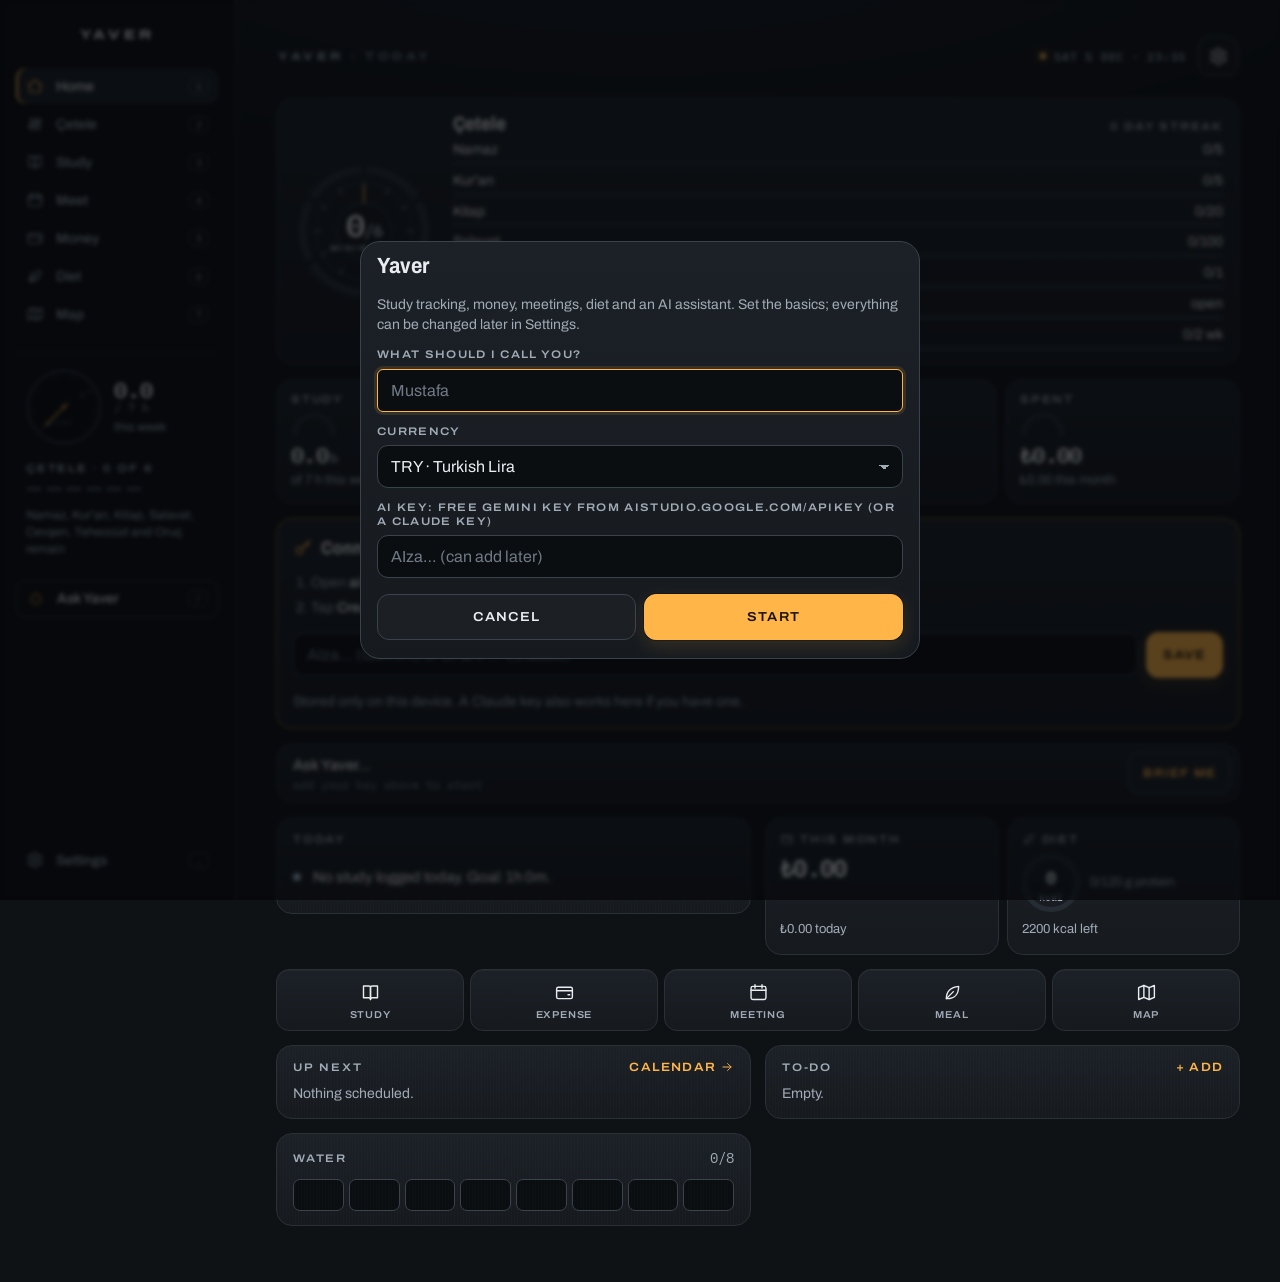
==== commit 3b1038ad: "v28: Chronograph, a new design from scratch, mechanism sounds and violin music - New look built from" ====
--- a/index.html
+++ b/index.html
@@ -5,7 +5,7 @@
   <meta name="viewport" content="width=device-width, initial-scale=1, viewport-fit=cover">
   <title>Yaver</title>
   <meta name="description" content="Yaver, your personal assistant for money, meetings, studies and diet.">
-  <meta name="theme-color" content="#0d0c0a">
+  <meta name="theme-color" content="#0f1215">
   <meta name="apple-mobile-web-app-capable" content="yes">
   <meta name="mobile-web-app-capable" content="yes">
   <meta name="apple-mobile-web-app-status-bar-style" content="black-translucent">
@@ -13,18 +13,19 @@
   <link rel="manifest" href="manifest.webmanifest">
   <link rel="icon" href="icons/icon-192.png">
   <link rel="apple-touch-icon" href="icons/apple-touch-icon.png">
+  <link rel="preload" href="fonts/archivo-latin-wdth-normal.woff2" as="font" type="font/woff2" crossorigin>
   <link rel="stylesheet" href="css/app.css">
   <link rel="modulepreload" href="vendor/anthropic-sdk.js">
 </head>
 <body>
   <main id="view" class="view"></main>
 
-  <button id="fab" class="fab" aria-label="Ask Yaver"><span class="mark">Y</span><span class="fab-gear" data-gear="button"></span></button>
+  <button id="fab" class="fab" aria-label="Ask Yaver"><span class="knob" aria-hidden="true"></span></button>
 
   <span id="sync-dot" class="sync-dot" hidden></span>
 
   <nav class="tabbar" aria-label="Sections">
-    <div class="side-brand side-only"><span class="mark sm">Y</span><b>yaver</b></div>
+    <div class="side-brand side-only"><b class="wordmark">Yaver</b></div>
     <button data-tab="home"></button>
     <button data-tab="cetele"></button>
     <button data-tab="study"></button>
--- a/css/app.css
+++ b/css/app.css
@@ -1,1092 +1,978 @@
-/* Yaver: Clockwork. A scholar's desk seen through a watch case-back: warm graphite, hairline brass,
-   Cormorant Garamond with Cinzel small capitals, ivory paper for lessons, one teal hextech accent.
-   Layout rules below were written for v2; the look is the token set in :root plus the
-   "Clockwork" block at the end of this file. */
+/* Yaver: Chronograph (v28). A machined instrument panel: graphite plates with a fine brushed
+   grain, hairline steel, amber lume for what matters now, dials and indices for progress.
+   Archivo (a variable-width grotesque: expanded for the wordmark and labels, condensed for
+   headings) and IBM Plex Mono for every number. */
+
 /* Fonts (SIL Open Font License), self-hosted so Yaver works offline. */
-@font-face { font-family: 'Caveat'; font-style: normal; font-weight: 600; font-display: swap; src: url(../fonts/caveat-latin-ext.woff) format('woff'); unicode-range: U+0100-02BA, U+02BD-02C5, U+02C7-02CC, U+02CE-02D7, U+02DD-02FF, U+0304, U+0308, U+0329, U+1D00-1DBF, U+1E00-1E9F, U+1EF2-1EFF, U+2020, U+20A0-20AB, U+20AD-20C4, U+2113, U+2C60-2C7F, U+A720-A7FF; }
-@font-face { font-family: 'Caveat'; font-style: normal; font-weight: 600; font-display: swap; src: url(../fonts/caveat-latin.woff) format('woff'); unicode-range: U+0000-00FF, U+0131, U+0152-0153, U+02BB-02BC, U+02C6, U+02DA, U+02DC, U+0304, U+0308, U+0329, U+2000-206F, U+20AC, U+2122, U+2191, U+2193, U+2212, U+2215, U+FEFF, U+FFFD; }
-@font-face { font-family: 'Cormorant Garamond'; font-style: italic; font-weight: 500; font-display: swap; src: url(../fonts/cormorant-garamond-italic-latin-ext.woff) format('woff'); unicode-range: U+0100-02BA, U+02BD-02C5, U+02C7-02CC, U+02CE-02D7, U+02DD-02FF, U+0304, U+0308, U+0329, U+1D00-1DBF, U+1E00-1E9F, U+1EF2-1EFF, U+2020, U+20A0-20AB, U+20AD-20C4, U+2113, U+2C60-2C7F, U+A720-A7FF; }
-@font-face { font-family: 'Cormorant Garamond'; font-style: italic; font-weight: 500; font-display: swap; src: url(../fonts/cormorant-garamond-italic-latin.woff) format('woff'); unicode-range: U+0000-00FF, U+0131, U+0152-0153, U+02BB-02BC, U+02C6, U+02DA, U+02DC, U+0304, U+0308, U+0329, U+2000-206F, U+20AC, U+2122, U+2191, U+2193, U+2212, U+2215, U+FEFF, U+FFFD; }
-@font-face { font-family: 'Cormorant Garamond'; font-style: normal; font-weight: 500 700; font-display: swap; src: url(../fonts/cormorant-garamond-latin-ext.woff2) format('woff2'); unicode-range: U+0100-02BA, U+02BD-02C5, U+02C7-02CC, U+02CE-02D7, U+02DD-02FF, U+0304, U+0308, U+0329, U+1D00-1DBF, U+1E00-1E9F, U+1EF2-1EFF, U+2020, U+20A0-20AB, U+20AD-20C4, U+2113, U+2C60-2C7F, U+A720-A7FF; }
-@font-face { font-family: 'Cormorant Garamond'; font-style: normal; font-weight: 500 700; font-display: swap; src: url(../fonts/cormorant-garamond-latin.woff2) format('woff2'); unicode-range: U+0000-00FF, U+0131, U+0152-0153, U+02BB-02BC, U+02C6, U+02DA, U+02DC, U+0304, U+0308, U+0329, U+2000-206F, U+20AC, U+2122, U+2191, U+2193, U+2212, U+2215, U+FEFF, U+FFFD; }
-@font-face { font-family: 'Cinzel'; font-style: normal; font-weight: 400 700; font-display: swap; src: url(../fonts/cinzel-latin-ext.woff2) format('woff2'); unicode-range: U+0100-02BA, U+02BD-02C5, U+02C7-02CC, U+02CE-02D7, U+02DD-02FF, U+0304, U+0308, U+0329, U+1D00-1DBF, U+1E00-1E9F, U+1EF2-1EFF, U+2020, U+20A0-20AB, U+20AD-20C4, U+2113, U+2C60-2C7F, U+A720-A7FF; }
-@font-face { font-family: 'Cinzel'; font-style: normal; font-weight: 400 700; font-display: swap; src: url(../fonts/cinzel-latin.woff2) format('woff2'); unicode-range: U+0000-00FF, U+0131, U+0152-0153, U+02BB-02BC, U+02C6, U+02DA, U+02DC, U+0304, U+0308, U+0329, U+2000-206F, U+20AC, U+2122, U+2191, U+2193, U+2212, U+2215, U+FEFF, U+FFFD; }
+@font-face { font-family: 'Archivo'; font-style: normal; font-display: swap; font-weight: 100 900; font-stretch: 62% 125%; src: url(../fonts/archivo-latin-ext-wdth-normal.woff2) format('woff2-variations'), url(../fonts/archivo-latin-ext-wdth-normal.woff2) format('woff2'); unicode-range: U+0100-02BA, U+02BD-02C5, U+02C7-02CC, U+02CE-02D7, U+02DD-02FF, U+0304, U+0308, U+0329, U+1D00-1DBF, U+1E00-1E9F, U+1EF2-1EFF, U+2020, U+20A0-20AB, U+20AD-20C0, U+2113, U+2C60-2C7F, U+A720-A7FF; }
+@font-face { font-family: 'Archivo'; font-style: normal; font-display: swap; font-weight: 100 900; font-stretch: 62% 125%; src: url(../fonts/archivo-latin-wdth-normal.woff2) format('woff2-variations'), url(../fonts/archivo-latin-wdth-normal.woff2) format('woff2'); unicode-range: U+0000-00FF, U+0131, U+0152-0153, U+02BB-02BC, U+02C6, U+02DA, U+02DC, U+0304, U+0308, U+0329, U+2000-206F, U+20AC, U+2122, U+2191, U+2193, U+2212, U+2215, U+FEFF, U+FFFD; }
+@font-face { font-family: 'IBM Plex Mono'; font-style: normal; font-display: swap; font-weight: 400; src: url(../fonts/ibm-plex-mono-latin-ext-400-normal.woff2) format('woff2'); unicode-range: U+0100-02BA, U+02BD-02C5, U+02C7-02CC, U+02CE-02D7, U+02DD-02FF, U+0304, U+0308, U+0329, U+1D00-1DBF, U+1E00-1E9F, U+1EF2-1EFF, U+2020, U+20A0-20AB, U+20AD-20C0, U+2113, U+2C60-2C7F, U+A720-A7FF; }
+@font-face { font-family: 'IBM Plex Mono'; font-style: normal; font-display: swap; font-weight: 400; src: url(../fonts/ibm-plex-mono-latin-400-normal.woff2) format('woff2'); unicode-range: U+0000-00FF, U+0131, U+0152-0153, U+02BB-02BC, U+02C6, U+02DA, U+02DC, U+0304, U+0308, U+0329, U+2000-206F, U+20AC, U+2122, U+2191, U+2193, U+2212, U+2215, U+FEFF, U+FFFD; }
+@font-face { font-family: 'IBM Plex Mono'; font-style: normal; font-display: swap; font-weight: 500; src: url(../fonts/ibm-plex-mono-latin-ext-500-normal.woff2) format('woff2'); unicode-range: U+0100-02BA, U+02BD-02C5, U+02C7-02CC, U+02CE-02D7, U+02DD-02FF, U+0304, U+0308, U+0329, U+1D00-1DBF, U+1E00-1E9F, U+1EF2-1EFF, U+2020, U+20A0-20AB, U+20AD-20C0, U+2113, U+2C60-2C7F, U+A720-A7FF; }
+@font-face { font-family: 'IBM Plex Mono'; font-style: normal; font-display: swap; font-weight: 500; src: url(../fonts/ibm-plex-mono-latin-500-normal.woff2) format('woff2'); unicode-range: U+0000-00FF, U+0131, U+0152-0153, U+02BB-02BC, U+02C6, U+02DA, U+02DC, U+0304, U+0308, U+0329, U+2000-206F, U+20AC, U+2122, U+2191, U+2193, U+2212, U+2215, U+FEFF, U+FFFD; }
+@font-face { font-family: 'IBM Plex Mono'; font-style: normal; font-display: swap; font-weight: 600; src: url(../fonts/ibm-plex-mono-latin-ext-600-normal.woff2) format('woff2'); unicode-range: U+0100-02BA, U+02BD-02C5, U+02C7-02CC, U+02CE-02D7, U+02DD-02FF, U+0304, U+0308, U+0329, U+1D00-1DBF, U+1E00-1E9F, U+1EF2-1EFF, U+2020, U+20A0-20AB, U+20AD-20C0, U+2113, U+2C60-2C7F, U+A720-A7FF; }
+@font-face { font-family: 'IBM Plex Mono'; font-style: normal; font-display: swap; font-weight: 600; src: url(../fonts/ibm-plex-mono-latin-600-normal.woff2) format('woff2'); unicode-range: U+0000-00FF, U+0131, U+0152-0153, U+02BB-02BC, U+02C6, U+02DA, U+02DC, U+0304, U+0308, U+0329, U+2000-206F, U+20AC, U+2122, U+2191, U+2193, U+2212, U+2215, U+FEFF, U+FFFD; }
+
 :root {
-  /* Clockwork: graphite case, aged brass, ivory paper, blued steel, one teal accent. */
-  --bg: #0d0c0a;
-  --surface: #15130f;
-  --surface-2: #1d1a15;
-  --line: rgba(201, 173, 116, 0.18);
-  --line-2: rgba(201, 173, 116, 0.38);
-  --text: #e9e1cf;
-  --muted: #9b917f;
-  --dim: #6f6757;
-  --accent: #c9ad74;
-  --accent-ink: #14120e;
-  --accent-soft: rgba(201, 173, 116, 0.10);
-  --blue: #6f8fc6;
-  --amber: #d9a441;
-  --red: #c0605c;
-  --violet: #9d8fd0;
-  --track: rgba(201, 173, 116, 0.16);
-  --brass: #c9ad74;
-  --brass-hi: #e4cf9c;
-  --brass-lo: #8a6d3f;
-  --teal: #3fb6c9;
-  --glow: #d8f6fb;
-  --blued: #2c4a7a;
-  --paper: #f2ebdb;
-  --ink: #1d2433;
-  --r: 2px;
-  --mono: "Cormorant Garamond", Georgia, "Times New Roman", serif;
-  --sans: "Cormorant Garamond", Georgia, "Times New Roman", serif;
-  --head: "Cormorant Garamond", Georgia, serif;
-  --caps: "Cinzel", "Cormorant Garamond", Georgia, serif;
-  --hand: "Caveat", "Bradley Hand", cursive;
-  --code: ui-monospace, "SF Mono", SFMono-Regular, Menlo, Consolas, monospace;
+  --bg: #0f1215;
+  --plate: #161a1f;
+  --plate-2: #1c2127;
+  --plate-3: #232930;
+  --sunk: #0b0e11;
+  --line: #2a3038;
+  --line-2: #3a424c;
+  --text: #e9edf1;
+  --muted: #a1abb6;
+  --dim: #6f7a86;
+  --lume: #ffb547;
+  --lume-2: #ffd89a;
+  --lume-ink: #1a1205;
+  --lume-soft: rgba(255, 181, 71, .12);
+  --steel: #9fb4c8;
+  --ok: #7dd3a8;
+  --warn: #f29a3a;
+  --red: #ef7a6d;
+  --violet: #b4a6f2;
+  --blue: #7fb2d9;
+  /* older names the screens still use inline */
+  --accent: var(--lume);
+  --amber: var(--warn);
+  --track: #262c33;
+  --r: 16px;
+  --r-sm: 11px;
+  --sans: "Archivo", "Helvetica Neue", Arial, sans-serif;
+  --mono: "IBM Plex Mono", ui-monospace, "SF Mono", Menlo, monospace;
+  --code: "IBM Plex Mono", ui-monospace, "SF Mono", Menlo, monospace;
   --safe-b: env(safe-area-inset-bottom, 0px);
   --safe-t: env(safe-area-inset-top, 0px);
+  --ease: cubic-bezier(.2, .8, .2, 1);
   color-scheme: dark;
 }
+
+/* ---------- Base ---------- */
 * { box-sizing: border-box; -webkit-tap-highlight-color: transparent; }
 html { background: var(--bg); }
-/* Cormorant's old-style figures are part of the look (as in design K); fields, clocks and timetables use lining figures. */
-input, textarea, select, .focus-clock, .slot-t, .when, .code, .stat-row b { font-variant-numeric: lining-nums tabular-nums; }
 body {
   margin: 0; min-height: 100vh;
-  font: 500 17px/1.45 var(--sans); color: var(--text);
-  background-color: var(--bg);
-  background-image: radial-gradient(120% 60% at 50% 0%, #1d1a15 0%, rgba(13, 12, 10, 0) 62%);
-  background-attachment: fixed;
-  font-variant-numeric: lining-nums;
+  font: 400 16px/1.5 var(--sans); font-stretch: 100%; color: var(--text);
+  background: radial-gradient(120% 50% at 50% -8%, #1b2026 0%, rgba(15, 18, 21, 0) 62%) fixed, var(--bg);
   -webkit-font-smoothing: antialiased; overscroll-behavior-y: none;
 }
+/* the strip under the iPhone status bar */
+body::before { content: ""; position: fixed; z-index: 35; left: 0; right: 0; top: 0; height: var(--safe-t); background: var(--bg); pointer-events: none; }
 body.chat-open { overflow: hidden; }
 button { font: inherit; color: inherit; background: none; border: 0; padding: 0; cursor: pointer; text-align: inherit; }
-a { color: var(--accent); text-decoration: none; }
+a { color: var(--lume); text-decoration: none; }
 h1, h2, h3, h4, p { margin: 0; }
-.i { width: 20px; height: 20px; fill: none; stroke: currentColor; stroke-width: 1.7; stroke-linecap: round; stroke-linejoin: round; flex: none; }
-.mono, .num { font-family: var(--mono); font-variant-numeric: tabular-nums; letter-spacing: -0.01em; }
+.i { width: 20px; height: 20px; fill: none; stroke: currentColor; stroke-width: 1.6; stroke-linecap: round; stroke-linejoin: round; flex: none; }
+.mono, .num { font-family: var(--mono); font-variant-numeric: tabular-nums; letter-spacing: -.01em; }
 .muted { color: var(--muted); }
 .dim { color: var(--dim); }
-.small { font-size: 13px; }
-.accent { color: var(--accent); }
+.small { font-size: 14px; line-height: 1.45; }
+.accent { color: var(--lume); }
 .bad { color: var(--red); }
 .center { text-align: center; }
+input, textarea, select, .slot-t, .when, .code, kbd { font-variant-numeric: tabular-nums; }
 
 .view {
   max-width: 560px; margin: 0 auto;
-  padding: calc(var(--safe-t) + 16px) 16px calc(var(--safe-b) + 104px);
+  padding: calc(var(--safe-t) + 14px) 14px calc(var(--safe-b) + 118px);
   display: flex; flex-direction: column; gap: 12px;
   opacity: 0; transition: opacity .2s;
 }
 body.ready .view { opacity: 1; }
 
-/* ---------- Header ---------- */
-.page-head { display: flex; align-items: flex-end; justify-content: space-between; gap: 12px; padding: 6px 0 4px; }
-.path { font: 12px var(--mono); color: var(--dim); margin-bottom: 6px; }
-.path b { color: var(--accent); font-weight: 500; }
-.page-head h1 { font-size: 28px; font-weight: 650; letter-spacing: -0.035em; line-height: 1.1; }
-.page-head h1 .num { font-weight: 600; letter-spacing: -0.04em; }
+/* ---------- Type: wordmark, eyebrows, headings ---------- */
+.wordmark { font: 700 13px var(--sans); font-stretch: 125%; letter-spacing: .32em; text-transform: uppercase; color: var(--text); }
+.label, .eyebrow, .tile-k, .list-day, .field, .stat-row small, .now-line span, .md-table th, .heat-legend {
+  font: 600 11px/1.3 var(--sans); font-stretch: 115%; letter-spacing: .16em; text-transform: uppercase; color: var(--muted);
+}
+.path { font: 500 11px var(--mono); letter-spacing: .06em; text-transform: uppercase; color: var(--dim); margin-bottom: 6px; }
+.path b { color: var(--lume); font-weight: 500; }
+.page-head { display: flex; align-items: flex-end; justify-content: space-between; gap: 12px; padding: 8px 2px 12px; border-bottom: 1px solid var(--line); margin-bottom: 2px; }
+.page-head h1 { font: 700 30px/1.06 var(--sans); font-stretch: 82%; letter-spacing: -.01em; text-wrap: balance; }
+.page-head h1 .num { font: 600 .9em var(--mono); letter-spacing: -.03em; }
+.lesson-h1 { font-size: 26px !important; }
+.sheet h2, .chat-empty h2, .step-title, .md-h, .setup h3 { font-family: var(--sans); font-weight: 700; font-stretch: 86%; letter-spacing: -.005em; }
+.link { color: var(--lume); font: 600 12px var(--sans); font-stretch: 112%; letter-spacing: .1em; text-transform: uppercase; display: inline-flex; align-items: center; gap: 4px; }
+.link .i { width: 14px; height: 14px; }
+
+/* ---------- Plates (cards) ---------- */
+.plate, .card, .tile, .ct-row, .set-group, .wc-day, .flash, .lesson-main, .stat-row, .switch {
+  background: linear-gradient(180deg, var(--plate-2), var(--plate)); border: 1px solid var(--line); border-radius: var(--r);
+  position: relative;
+}
+/* a fine brushed grain on the larger plates */
+.plate::after, .card::after, .lesson-main::after { content: ""; position: absolute; inset: 0; border-radius: inherit; pointer-events: none; background: repeating-linear-gradient(90deg, rgba(255, 255, 255, .012) 0 1px, transparent 1px 3px); }
+.card { padding: 14px 16px; display: flex; flex-direction: column; gap: 10px; }
+button.card, button.plate { width: 100%; text-align: left; }
+.card-head { display: flex; justify-content: space-between; align-items: center; gap: 8px; }
+.grid2 { display: grid; grid-template-columns: 1fr 1fr; gap: 10px; }
+
+/* ---------- Buttons ---------- */
+.btn {
+  display: inline-flex; align-items: center; justify-content: center; gap: 8px; min-height: 46px; padding: 0 16px; max-width: 100%;
+  border-radius: 12px; border: 1px solid var(--line-2); background: transparent; color: var(--text);
+  font: 600 13px var(--sans); font-stretch: 110%; letter-spacing: .08em; text-transform: uppercase; white-space: nowrap; overflow: hidden; text-overflow: ellipsis;
+}
+.btn .i { width: 17px; height: 17px; stroke-width: 2; }
+.btn.primary { background: var(--lume); border-color: var(--lume); color: var(--lume-ink); box-shadow: 0 0 0 1px rgba(0, 0, 0, .3), 0 6px 18px rgba(255, 181, 71, .14); }
+.btn.ghost { background: rgba(255, 255, 255, .02); }
+.btn.danger { color: var(--red); border-color: rgba(239, 122, 109, .4); }
+.btn:disabled { opacity: .45; }
+.btn-row { display: flex; gap: 8px; flex-wrap: wrap; }
+.btn-row > .btn { flex: 1 1 auto; }
 .icon-btn {
-  width: 38px; height: 38px; border-radius: 8px; display: inline-grid; place-items: center; flex: none;
-  border: 1px solid var(--line); background: var(--surface); color: var(--muted);
-}
-.icon-btn:active { background: var(--surface-2); }
-.icon-btn.primary { background: var(--accent); color: var(--accent-ink); border-color: var(--accent); }
-.icon-btn.primary .i { stroke-width: 2.2; }
-
-/* ---------- Labels & cards ---------- */
-.label { font: 500 11px var(--mono); letter-spacing: .08em; text-transform: uppercase; color: var(--muted); }
-.label::before { content: "// "; color: var(--dim); }
-.card {
-  background: var(--surface); border: 1px solid var(--line); border-radius: var(--r);
-  padding: 14px; display: flex; flex-direction: column; gap: 10px;
-}
-button.card { width: 100%; text-align: left; }
-button.card:active, .tile:active, .row:active { border-color: var(--line-2); background: var(--surface-2); }
-.card-head { display: flex; justify-content: space-between; align-items: center; gap: 8px; }
-.link { color: var(--accent); font: 500 12px var(--mono); }
-.grid2 { display: grid; grid-template-columns: 1fr 1fr; gap: 10px; }
-
-/* ---------- Brand mark: Y_ with blinking cursor ---------- */
-.mark {
-  --s: 40px; width: var(--s); height: var(--s); border-radius: calc(var(--s) * .26); flex: none;
-  display: inline-flex; align-items: center; justify-content: center; background: var(--accent); color: var(--accent-ink);
-  font: 800 calc(var(--s) * .42) / 1 var(--mono); letter-spacing: -0.06em;
-}
-.mark::after { content: "_"; animation: cursor 1.1s steps(1) infinite; margin-left: .04em; }
-.mark.sm { --s: 30px; }
-.mark.lg { --s: 64px; }
-@keyframes cursor { 50% { opacity: 0; } }
-.chat-wrap.busy .mark::after { animation-duration: .35s; }
+  width: 40px; height: 40px; border-radius: 11px; display: inline-grid; place-items: center; flex: none;
+  border: 1px solid var(--line-2); background: rgba(255, 255, 255, .02); color: var(--text);
+}
+.icon-btn .i { width: 19px; height: 19px; }
+.icon-btn.primary, .send { background: var(--lume); border-color: var(--lume); color: var(--lume-ink); }
+.chip { padding: 8px 12px; border-radius: 10px; border: 1px solid var(--line-2); background: rgba(255, 255, 255, .02); font: 500 14px var(--sans); color: var(--text); }
+.chip.on { border-color: var(--lume); color: var(--lume); background: var(--lume-soft); }
+.chip:disabled { opacity: .4; }
+.chip .i { width: 14px; height: 14px; vertical-align: -2px; }
+.chips { display: flex; flex-wrap: wrap; gap: 6px; }
+.arrow { display: inline-block; transition: transform .25s var(--ease); }
+.btn:hover .arrow, .btn:hover .i { transform: translateX(0); }
 
 /* ---------- Home ---------- */
-.setup {
-  border: 1px solid var(--accent); background: var(--accent-soft); border-radius: var(--r); padding: 14px;
-  display: flex; flex-direction: column; gap: 10px;
-}
-.setup h3 { font-size: 16px; display: flex; gap: 8px; align-items: center; }
+.home-head { display: flex; align-items: center; gap: 12px; padding: 6px 2px 4px; }
+.home-head .wordmark { margin-right: auto; }
+.clock { display: inline-flex; align-items: center; gap: 8px; font: 500 12px var(--mono); letter-spacing: .06em; color: var(--muted); white-space: nowrap; }
+.tick { width: 6px; height: 6px; border-radius: 50%; background: var(--lume); box-shadow: 0 0 8px rgba(255, 181, 71, .7); animation: tick 1s steps(1) infinite; }
+@keyframes tick { 50% { opacity: .25; box-shadow: none; } }
+.home-head .icon-btn .i { transition: transform .6s var(--ease); }
+.home-head .icon-btn:active .i { transform: rotate(60deg); }
+
+/* Çetele dial plate */
+.ct-plate { display: grid; grid-template-columns: 126px minmax(0, 1fr); gap: 14px; align-items: center; padding: 14px 16px 14px 12px; }
+.cetdial { width: 126px; height: 126px; display: block; overflow: visible; }
+.cetdial circle { fill: none; }
+.cd-track { stroke: var(--line); stroke-width: 7; }
+.cd-seg { stroke: var(--steel); stroke-width: 7; transition: stroke-dasharray 1.1s var(--ease); }
+.cd-seg.met { stroke: var(--lume); filter: drop-shadow(0 0 3px rgba(255, 181, 71, .45)); }
+.cd-t { stroke: #343b44; stroke-width: 1; }
+.cd-t5 { stroke: #67727e; stroke-width: 1.2; }
+.cetdial .cd-cap { fill: #171b20; stroke: var(--line-2); stroke-width: .8; }
+.cd-num { font: 600 28px var(--mono); fill: var(--text); letter-spacing: -.03em; }
+.cd-of { font-size: 15px; fill: var(--muted); }
+.cd-sub { font: 600 7.5px var(--sans); font-stretch: 115%; letter-spacing: .22em; fill: var(--muted); }
+.cd-hand { animation: sweep 60s linear infinite; }
+.cd-hand line { stroke: var(--lume); stroke-width: 1.2; stroke-linecap: round; }
+.cd-hand circle { fill: var(--lume) !important; }
+@keyframes sweep { to { transform: rotate(360deg); } }
+.mins { display: flex; flex-direction: column; gap: 8px; min-width: 0; }
+.mins-h { display: flex; justify-content: space-between; align-items: baseline; gap: 2px 8px; flex-wrap: wrap; }
+.mins-h b { font: 700 19px var(--sans); font-stretch: 86%; }
+.m { display: grid; grid-template-columns: minmax(0, 1fr) auto; gap: 3px 8px; font-size: 14px; line-height: 1.2; }
+.m span:first-child { white-space: nowrap; overflow: hidden; text-overflow: ellipsis; }
+.m span:last-child { font: 500 12px var(--mono); color: var(--muted); }
+.m i { grid-column: 1 / -1; height: 3px; background: var(--line); border-radius: 2px; overflow: hidden; display: block; }
+.m i::before { content: ""; display: block; height: 100%; width: var(--w); background: var(--steel); border-radius: 2px; }
+.m.met i::before { background: var(--lume); }
+.m.met span:first-child { color: var(--lume-2); }
+.m.met span:last-child { color: var(--lume); }
+
+/* Next lesson plate */
+.next { padding: 16px 16px 14px; display: flex; flex-direction: column; gap: 12px; }
+.next .meta { display: flex; flex-wrap: wrap; gap: 4px 12px; font: 500 12px var(--mono); color: var(--muted); text-transform: uppercase; letter-spacing: .04em; }
+.next .meta b { color: var(--lume); font-weight: 600; }
+.next h2 { font: 700 24px/1.12 var(--sans); font-stretch: 84%; letter-spacing: -.01em; text-wrap: balance; display: -webkit-box; -webkit-line-clamp: 3; -webkit-box-orient: vertical; overflow: hidden; }
+.next .btn-row > .btn { flex: 1 1 0; }
+
+/* Gauges */
+.gauges { display: grid; grid-template-columns: 1fr 1fr; gap: 8px; }
+.g { padding: 12px 12px 12px 14px; display: flex; flex-direction: column; gap: 5px; min-width: 0; }
+.g strong { font: 600 22px/1.1 var(--mono); letter-spacing: -.03em; white-space: nowrap; overflow: hidden; text-overflow: ellipsis; }
+.g strong small { font-size: 13px; color: var(--muted); margin-left: 2px; }
+.g > small { font-size: 13px; color: var(--muted); white-space: nowrap; overflow: hidden; text-overflow: ellipsis; }
+.arc { width: 46px; height: 26px; display: block; }
+.arc path { fill: none; stroke-width: 4; stroke-linecap: round; }
+.arc-t { stroke: var(--line); }
+.arc-v { stroke: var(--lume); transition: stroke-dasharray 1s var(--ease); }
+.arc.steel .arc-v { stroke: var(--steel); }
+.arc.ok .arc-v { stroke: var(--ok); }
+.arc.warn .arc-v { stroke: var(--warn); }
+.arc.over .arc-v { stroke: var(--red); }
+
+/* Ask bar */
+.ask { display: flex; align-items: center; gap: 10px; padding: 8px 8px 8px 16px; cursor: pointer; min-height: 60px; }
+.ask-text { flex: 1; min-width: 0; display: flex; flex-direction: column; }
+.ask-text b { font-weight: 500; font-size: 15px; color: var(--text); }
+.ask-text small { font: 12px var(--mono); color: var(--dim); white-space: nowrap; overflow: hidden; text-overflow: ellipsis; }
+.ask-cta { flex: none; height: 42px; padding: 0 14px; border-radius: 11px; border: 1px solid var(--line-2); background: var(--plate-2); font: 600 12px var(--sans); font-stretch: 110%; letter-spacing: .1em; text-transform: uppercase; color: var(--lume); }
+
+.setup { padding: 16px; display: flex; flex-direction: column; gap: 10px; border-color: rgba(255, 181, 71, .45); }
+.setup h3 { font-size: 18px; display: flex; gap: 8px; align-items: center; }
+.setup h3 .i { color: var(--lume); }
 .setup ol { margin: 0; padding-left: 18px; display: grid; gap: 4px; font-size: 14px; color: var(--muted); }
 .setup ol b { color: var(--text); font-weight: 600; }
 .setup .key-row { display: flex; gap: 8px; }
 .setup .key-row input { flex: 1; }
 
-.ask {
-  display: flex; align-items: center; gap: 12px; width: 100%;
-  border: 1px solid var(--line); background: var(--surface); border-radius: var(--r); padding: 12px;
-}
-.ask-text { flex: 1; min-width: 0; display: flex; flex-direction: column; }
-.ask-text b { font-size: 15px; font-weight: 600; }
-.ask-text small { font: 12px var(--mono); color: var(--dim); white-space: nowrap; overflow: hidden; text-overflow: ellipsis; }
-.ask-cta { font: 600 12px var(--mono); color: var(--accent); border: 1px solid var(--line-2); padding: 7px 10px; border-radius: 6px; white-space: nowrap; }
-
-.level { display: flex; flex-direction: column; gap: 8px; }
-.level-top { display: flex; justify-content: space-between; align-items: baseline; }
-.level-top b { font: 600 22px var(--mono); letter-spacing: -0.03em; }
-.level-top b small { font-size: 13px; color: var(--accent); margin-left: 6px; letter-spacing: 0; }
-.quote { font: 13px/1.5 var(--mono); color: var(--muted); border-left: 2px solid var(--accent); padding-left: 10px; }
-.quote span { color: var(--dim); }
-
+/* Quick log keys */
 .quick { display: grid; grid-template-columns: repeat(5, 1fr); gap: 6px; }
 .quick button {
-  display: flex; flex-direction: column; align-items: center; gap: 6px; padding: 12px 2px 10px;
-  border: 1px solid var(--line); background: var(--surface); border-radius: var(--r);
-  font: 500 11px var(--mono); color: var(--muted);
-}
-.quick button .i { color: var(--text); }
-.quick button:active { border-color: var(--accent); }
-
+  display: flex; flex-direction: column; align-items: center; gap: 6px; padding: 12px 2px 10px; min-width: 0;
+  border: 1px solid var(--line); border-radius: 13px; background: linear-gradient(180deg, var(--plate-2), var(--plate));
+  font: 600 10px var(--sans); font-stretch: 108%; letter-spacing: .08em; text-transform: uppercase; color: var(--muted);
+  box-shadow: inset 0 1px 0 rgba(255, 255, 255, .03);
+}
+.quick button .i { color: var(--text); width: 21px; height: 21px; }
+
+/* Tiles */
 .tiles { display: grid; grid-template-columns: 1fr 1fr; gap: 8px; }
-.tile {
-  border: 1px solid var(--line); background: var(--surface); border-radius: var(--r); padding: 12px;
-  display: flex; flex-direction: column; gap: 6px; min-height: 112px; text-align: left;
-}
-.tile-k { display: flex; align-items: center; gap: 6px; font: 500 11px var(--mono); text-transform: uppercase; letter-spacing: .08em; color: var(--muted); }
+.tile { padding: 14px; display: flex; flex-direction: column; gap: 8px; min-height: 118px; text-align: left; }
+.tile-k { display: flex; align-items: center; gap: 6px; }
 .tile-k .i { width: 14px; height: 14px; }
-.tile-v { font: 600 24px var(--mono); letter-spacing: -0.04em; }
-.tile-v small { font-size: 13px; color: var(--dim); font-weight: 500; letter-spacing: 0; }
-.tile-s { font-size: 12px; color: var(--muted); margin-top: auto; }
-.lit { color: var(--accent); }
+.tile-v { font: 600 24px/1.1 var(--mono); letter-spacing: -.03em; }
+.tile-v small { font-size: 13px; color: var(--muted); font-weight: 500; letter-spacing: 0; }
+.tile-s { font-size: 13px; color: var(--muted); margin-top: auto; }
+.tile-ring { display: flex; align-items: center; gap: 10px; }
+.tile-ring .tile-s { margin: 0; }
 
 /* ---------- Bars ---------- */
-.bar { height: 4px; background: var(--track); overflow: hidden; border-radius: 1px; }
-.bar > div { height: 100%; background: var(--accent); transition: width .5s; }
-.bar.warn > div { background: var(--amber); }
+.bar { height: 4px; background: var(--track); overflow: hidden; border-radius: 2px; }
+.bar > div { height: 100%; background: var(--lume); border-radius: 2px; transition: width .6s var(--ease); }
+.bar.warn > div { background: var(--warn); }
 .bar.over > div { background: var(--red); }
 .bar.thick { height: 8px; }
 .segs { display: grid; grid-template-columns: repeat(7, 1fr); gap: 4px; }
-.segs i { height: 22px; background: var(--track); border-radius: 2px; display: grid; place-items: center; font: 500 10px var(--mono); font-style: normal; color: var(--dim); }
-.segs i.on { background: var(--accent); color: var(--accent-ink); }
-.segs i.part { background: color-mix(in srgb, var(--accent) 35%, transparent); color: var(--text); }
-.segs i.today { outline: 1px solid var(--line-2); outline-offset: 1px; }
+.segs i { height: 24px; background: var(--track); border-radius: 6px; display: grid; place-items: center; font: 500 10px var(--mono); font-style: normal; color: var(--dim); }
+.segs i.on { background: var(--lume); color: var(--lume-ink); }
+.segs i.part { background: rgba(159, 180, 200, .28); color: var(--text); }
+.segs i.today { outline: 1px solid var(--muted); outline-offset: 1px; }
+.segs.wk i { height: 18px; }
 
 /* ---------- Agenda / tasks ---------- */
-.agenda-row { display: flex; gap: 12px; align-items: center; padding: 9px 0; border-top: 1px solid var(--line); width: 100%; text-align: left; }
-.agenda-row:first-of-type { border-top: 0; padding-top: 2px; }
-.when { font: 500 13px var(--mono); width: 64px; flex: none; display: flex; flex-direction: column; }
+.agenda-row { display: flex; gap: 12px; align-items: center; padding: 10px 0; border-top: 1px solid var(--line); width: 100%; text-align: left; font-size: 15px; }
+.card > .agenda-row:first-of-type, .eyebrow + .agenda-row { border-top: 0; }
+.agenda-row.more-row { display: none; }
+.show-all .agenda-row.more-row { display: flex; animation: rise .35s var(--ease) both; }
+.more-toggle { align-self: flex-start; }
+.when { font: 500 13px var(--mono); width: 64px; flex: none; display: flex; flex-direction: column; color: var(--lume-2); }
 .when small { color: var(--dim); font-size: 11px; }
 .what { display: flex; flex-direction: column; min-width: 0; }
-.what b { font-weight: 550; white-space: nowrap; overflow: hidden; text-overflow: ellipsis; }
-.what small { color: var(--muted); font-size: 12px; }
-.task { display: flex; align-items: center; gap: 12px; padding: 7px 0; transition: opacity .3s; border-top: 1px solid var(--line); }
-.task:first-of-type { border-top: 0; }
-.task input { appearance: none; -webkit-appearance: none; width: 18px; height: 18px; border: 1.5px solid var(--line-2); border-radius: 4px; flex: none; padding: 0; background: none; }
-.task input:checked { background: var(--accent); border-color: var(--accent); }
+.what b { font-weight: 600; white-space: nowrap; overflow: hidden; text-overflow: ellipsis; }
+.what small { color: var(--muted); font-size: 13px; }
+.dot { width: 8px; height: 8px; border-radius: 50%; flex: none; background: var(--dim); }
+.dot[data-k="study"], .dot[data-k="course"], .dot[data-k="roadmap"] { background: var(--steel); }
+.dot[data-k="money"] { background: var(--warn); }
+.dot[data-k="task"] { background: var(--red); }
+.dot[data-k="cetele"], .dot[data-k="meeting"] { background: var(--lume); }
+.dot[data-k="diet"] { background: var(--ok); }
+.task { display: flex; align-items: center; gap: 12px; padding: 9px 0; transition: opacity .3s; border-top: 1px solid var(--line); cursor: pointer; }
+.task:first-of-type, .card-head + .task, .label + .task { border-top: 0; }
+.task input { appearance: none; -webkit-appearance: none; width: 20px; height: 20px; border: 1.5px solid var(--line-2); border-radius: 6px; flex: none; padding: 0; background: var(--sunk); position: relative; cursor: pointer; }
+.task input:checked { background: var(--lume); border-color: var(--lume); }
+.task input:checked::after { content: ""; position: absolute; left: 6px; top: 2px; width: 5px; height: 10px; border: solid var(--lume-ink); border-width: 0 2px 2px 0; transform: rotate(45deg); }
 .task span { flex: 1; }
-.task small { font: 11px var(--mono); color: var(--dim); }
+.task small { font: 12px var(--mono); color: var(--dim); }
 .task small.overdue { color: var(--red); }
-.task.done { opacity: .35; text-decoration: line-through; }
+.task.done { opacity: .4; text-decoration: line-through; }
 
 /* ---------- Lists ---------- */
 .list { display: flex; flex-direction: column; }
-.list-day { display: flex; justify-content: space-between; font: 500 11px var(--mono); color: var(--muted); text-transform: uppercase; letter-spacing: .08em; padding: 14px 2px 6px; }
+.list-day { display: flex; justify-content: space-between; padding: 16px 4px 8px; }
 .row {
   display: flex; align-items: center; gap: 12px; width: 100%; text-align: left;
-  padding: 11px 12px; background: var(--surface); border: 1px solid var(--line); border-top-width: 0;
-}
-.list-day + .row { border-top-width: 1px; border-radius: var(--r) var(--r) 0 0; }
-.row:last-child, .row:has(+ .list-day) { border-radius: 0 0 var(--r) var(--r); }
-.list-day + .row:last-child, .list-day + .row:has(+ .list-day) { border-radius: var(--r); }
-.dot { width: 8px; height: 8px; border-radius: 2px; flex: none; background: var(--dim); }
+  padding: 12px 14px; background: var(--plate); border: 1px solid var(--line); border-top-width: 0;
+}
+.list-day + .row { border-top-width: 1px; border-radius: var(--r-sm) var(--r-sm) 0 0; }
+.row:last-child, .row:has(+ .list-day) { border-radius: 0 0 var(--r-sm) var(--r-sm); }
+.list-day + .row:last-child, .list-day + .row:has(+ .list-day) { border-radius: var(--r-sm); }
 .row-main { flex: 1; display: flex; flex-direction: column; min-width: 0; }
-.row-main b { font-weight: 550; white-space: nowrap; overflow: hidden; text-overflow: ellipsis; }
-.row-main small { color: var(--muted); font-size: 12px; white-space: nowrap; overflow: hidden; text-overflow: ellipsis; }
+.row-main b { font-weight: 600; white-space: nowrap; overflow: hidden; text-overflow: ellipsis; }
+.row-main small { color: var(--muted); font-size: 13px; white-space: nowrap; overflow: hidden; text-overflow: ellipsis; }
 .row-amt { font: 500 14px var(--mono); }
 .add-row { color: var(--dim); justify-content: center; font: 12px var(--mono); }
 .empty { text-align: center; padding: 28px 16px; color: var(--muted); font-size: 14px; border: 1px dashed var(--line-2); border-radius: var(--r); }
-.empty code { font: 12px var(--mono); color: var(--accent); }
+.empty code { font: 12px var(--mono); color: var(--lume); }
 
 /* ---------- Charts ---------- */
-.barlist { display: flex; flex-direction: column; gap: 9px; }
-.barrow { display: grid; grid-template-columns: 96px 1fr auto; gap: 10px; align-items: center; font-size: 13px; }
+.barlist { display: flex; flex-direction: column; gap: 10px; }
+.barrow { display: grid; grid-template-columns: 104px 1fr auto; gap: 10px; align-items: center; font-size: 14px; }
 .bl { white-space: nowrap; overflow: hidden; text-overflow: ellipsis; display: flex; align-items: center; gap: 7px; }
-.bt { height: 6px; background: var(--track); overflow: hidden; border-radius: 1px; }
-.bf { height: 100%; background: var(--accent); transition: width .5s; }
+.bt { height: 6px; background: var(--track); overflow: hidden; border-radius: 3px; }
+.bf { height: 100%; background: var(--lume); border-radius: 3px; transition: width .6s var(--ease); }
 .bv { font: 12px var(--mono); color: var(--muted); text-align: right; }
-.cols { display: flex; gap: 6px; align-items: flex-end; height: 128px; }
+.cols { display: flex; gap: 6px; align-items: flex-end; height: 132px; }
 .col { flex: 1; display: flex; flex-direction: column; align-items: center; gap: 4px; height: 100%; min-width: 0; }
 .cv { font: 10px var(--mono); color: var(--muted); white-space: nowrap; height: 13px; }
-.cbar { flex: 1; width: 100%; display: flex; align-items: flex-end; background: rgba(201, 173, 116, .04); border-radius: 2px; }
-.cbar div { width: 100%; min-height: 2px; background: var(--line-2); border-radius: 2px; transition: height .5s; }
-.col.hl .cbar div { background: var(--accent); }
+.cbar { flex: 1; width: 100%; display: flex; align-items: flex-end; background: rgba(255, 255, 255, .02); border-radius: 4px; }
+.cbar div { width: 100%; min-height: 2px; background: var(--line-2); border-radius: 4px; transition: height .6s var(--ease); }
+.col.hl .cbar div { background: var(--lume); }
 .cl { font: 11px var(--mono); color: var(--dim); }
-.col.hl .cl { color: var(--accent); }
-
+.col.hl .cl { color: var(--lume); }
 .ring { position: relative; flex: none; }
 .ring svg { width: 100%; height: 100%; display: block; }
-.ring circle { transition: stroke-dashoffset .7s cubic-bezier(.2, .8, .2, 1); }
+.ring circle { transition: stroke-dashoffset .8s var(--ease); }
 .ring-label { position: absolute; inset: 0; display: grid; place-content: center; text-align: center; line-height: 1.1; }
-.ring-label b { font: 600 1.15em var(--mono); letter-spacing: -0.04em; }
+.ring-label b { font: 600 1.05em var(--mono); letter-spacing: -.03em; }
 .ring-label small { font: 10px var(--mono); color: var(--muted); }
-
-.switch { display: flex; align-items: center; justify-content: space-between; border: 1px solid var(--line); background: var(--surface); border-radius: var(--r); padding: 3px; }
-.switch button { width: 36px; height: 32px; border-radius: 6px; display: grid; place-items: center; color: var(--muted); }
+.switch { display: flex; align-items: center; justify-content: space-between; padding: 3px; border-radius: 12px; }
+.switch button { width: 40px; height: 36px; border-radius: 9px; display: grid; place-items: center; color: var(--muted); }
 .switch button:disabled { opacity: .2; }
 .switch span { font: 500 13px var(--mono); }
+.heat { display: grid; grid-auto-flow: column; grid-template-rows: repeat(7, 1fr); gap: 3px; }
+.heat i, .heat-legend i { aspect-ratio: 1; border-radius: 3px; background: var(--track); display: block; }
+.l1 { background: rgba(255, 181, 71, .22) !important; }
+.l2 { background: rgba(255, 181, 71, .45) !important; }
+.l3 { background: rgba(255, 181, 71, .72) !important; }
+.l4 { background: var(--lume) !important; }
+.heat-legend { display: flex; align-items: center; gap: 3px; justify-content: flex-end; letter-spacing: .08em; }
+.heat-legend i { width: 10px; }
+.heat-legend span { margin: 0 4px; }
 
 /* ---------- Calendar ---------- */
 .week-nav { display: flex; align-items: center; gap: 2px; }
-.week-nav > button { width: 26px; color: var(--dim); display: grid; place-items: center; flex: none; }
-.days { display: flex; gap: 5px; overflow-x: auto; scroll-snap-type: x mandatory; flex: 1; scrollbar-width: none; padding: 1px; }
+.week-nav > button { width: 28px; color: var(--muted); display: grid; place-items: center; flex: none; }
+.days { display: flex; gap: 5px; overflow-x: auto; scroll-snap-type: x mandatory; flex: 1; scrollbar-width: none; padding: 2px; }
 .days::-webkit-scrollbar { display: none; }
 .day {
-  flex: 0 0 calc((100% - 30px) / 7); scroll-snap-align: start; display: flex; flex-direction: column; align-items: center; gap: 1px;
-  padding: 7px 0 5px; border-radius: 6px; border: 1px solid var(--line); background: var(--surface);
-}
-.day small { font: 10px var(--mono); color: var(--dim); text-transform: uppercase; }
+  flex: 0 0 calc((100% - 30px) / 7); scroll-snap-align: start; display: flex; flex-direction: column; align-items: center; gap: 2px;
+  padding: 8px 0 6px; border-radius: 11px; border: 1px solid var(--line); background: var(--plate);
+}
+.day small { font: 600 10px var(--sans); font-stretch: 112%; letter-spacing: .1em; color: var(--dim); text-transform: uppercase; }
 .day b { font: 600 16px var(--mono); }
-.day i { width: 4px; height: 4px; border-radius: 1px; background: transparent; }
-.day i.has { background: var(--accent); }
+.day i { width: 4px; height: 4px; border-radius: 50%; background: transparent; }
+.day i.has { background: var(--lume); }
 .day.now { border-color: var(--line-2); }
-.day.now b { color: var(--accent); }
-.day.sel { background: var(--accent); border-color: var(--accent); }
-.day.sel small, .day.sel b { color: var(--accent-ink); }
-.day.sel i.has { background: var(--accent-ink); }
+.day.now b { color: var(--lume); }
+.day.sel { background: var(--lume); border-color: var(--lume); }
+.day.sel small, .day.sel b { color: var(--lume-ink); }
+.day.sel i.has { background: var(--lume-ink); }
 .timeline { display: flex; flex-direction: column; gap: 6px; }
-.event { display: flex; gap: 12px; width: 100%; padding: 11px 12px; background: var(--surface); border: 1px solid var(--line); border-left: 2px solid var(--accent); border-radius: var(--r); text-align: left; }
-.ev-time { display: flex; flex-direction: column; width: 46px; flex: none; font: 500 13px var(--mono); }
+.event { display: flex; gap: 12px; width: 100%; padding: 12px 14px; background: var(--plate); border: 1px solid var(--line); border-radius: var(--r-sm); box-shadow: inset 2px 0 0 var(--lume); text-align: left; }
+.ev-time { display: flex; flex-direction: column; width: 48px; flex: none; font: 500 13px var(--mono); color: var(--lume-2); }
 .ev-time small { color: var(--dim); font-size: 11px; }
 .ev-body { display: flex; flex-direction: column; gap: 2px; min-width: 0; }
-.ev-body small { font-size: 12px; color: var(--muted); }
-.chips { display: flex; flex-wrap: wrap; gap: 6px; }
-.chip { padding: 7px 11px; border-radius: 6px; border: 1px solid var(--line-2); background: var(--surface); font: 12px var(--mono); color: var(--text); }
-.chip:active, .chip.on { border-color: var(--accent); color: var(--accent); }
-.btn-row { display: flex; gap: 8px; }
-.btn-row.wrap { flex-wrap: wrap; }
-.btn-row > .btn { flex: 1; }
+.ev-body small { font-size: 13px; color: var(--muted); }
 
 /* ---------- Study ---------- */
-.stat-row { display: grid; grid-template-columns: repeat(3, 1fr); border: 1px solid var(--line); border-radius: var(--r); background: var(--surface); }
-.stat-row > div { padding: 12px; display: flex; flex-direction: column; gap: 2px; border-left: 1px solid var(--line); }
+.stat-row { display: grid; grid-template-columns: repeat(3, 1fr); border-radius: var(--r); }
+.stat-row > div { padding: 12px 14px; display: flex; flex-direction: column; gap: 2px; border-left: 1px solid var(--line); min-width: 0; }
 .stat-row > div:first-child { border-left: 0; }
-.stat-row b { font: 600 20px var(--mono); letter-spacing: -0.04em; }
-.stat-row small { font: 10px var(--mono); color: var(--muted); text-transform: uppercase; letter-spacing: .06em; }
-.focus.running { border-color: var(--accent); }
-.focus-clock { font: 300 64px/1 var(--mono); text-align: center; letter-spacing: -0.04em; padding: 8px 0 2px; }
-.focus-sub { text-align: center; color: var(--muted); font: 12px var(--mono); }
+.stat-row b { font: 600 21px var(--mono); letter-spacing: -.03em; }
+.stat-row small { letter-spacing: .1em; }
+.focus-clock { font: 500 60px/1 var(--mono); text-align: center; letter-spacing: -.04em; padding: 8px 0 2px; }
+.focus-clock.sm { font-size: 44px; padding: 2px 0; }
+.focus-sub { text-align: center; color: var(--muted); font: 13px var(--mono); }
 .presets { display: grid; grid-template-columns: repeat(4, 1fr); gap: 6px; }
-.presets .chip { text-align: center; padding: 10px 0; }
-.heat { display: grid; grid-auto-flow: column; grid-template-rows: repeat(7, 1fr); gap: 3px; }
-.heat i, .heat-legend i { aspect-ratio: 1; border-radius: 2px; background: var(--track); display: block; }
-.l1 { background: color-mix(in srgb, var(--accent) 22%, transparent) !important; }
-.l2 { background: color-mix(in srgb, var(--accent) 45%, transparent) !important; }
-.l3 { background: color-mix(in srgb, var(--accent) 72%, transparent) !important; }
-.l4 { background: var(--accent) !important; }
-.heat-legend { display: flex; align-items: center; gap: 3px; justify-content: flex-end; font: 10px var(--mono); color: var(--dim); }
-.heat-legend i { width: 10px; }
-.heat-legend span { margin: 0 4px; }
+.presets .chip { text-align: center; padding: 10px 0; font-family: var(--mono); }
+.roadmap { display: flex; flex-direction: column; gap: 6px; }
+.roadmap.compact { gap: 4px; padding: 4px 0; }
+.roadmap.current .card-head .small:first-child { color: var(--lume); }
+.focus.running, .timer.running { border-color: rgba(255, 181, 71, .5); box-shadow: 0 0 0 1px rgba(255, 181, 71, .1), 0 0 30px rgba(255, 181, 71, .06); }
 
 /* ---------- Diet ---------- */
 .diet-top { flex-direction: row; align-items: center; gap: 16px; }
 .macros { flex: 1; display: flex; flex-direction: column; gap: 10px; }
-.macro-top { display: flex; justify-content: space-between; font-size: 12px; margin-bottom: 5px; color: var(--muted); }
+.macro-top { display: flex; justify-content: space-between; font-size: 13px; margin-bottom: 5px; color: var(--muted); }
 .macro-top b { font: 500 12px var(--mono); color: var(--text); }
 .macro-top small { color: var(--dim); font-weight: 400; }
 .water { display: grid; grid-template-columns: repeat(8, 1fr); gap: 5px; }
-.glass { height: 30px; border-radius: 3px; border: 1px solid var(--line-2); background: var(--surface-2); }
-.glass.full { background: var(--blue); border-color: var(--blue); }
+.glass { height: 32px; border-radius: 7px; border: 1px solid var(--line-2); background: var(--sunk); }
+.glass.full { background: linear-gradient(180deg, #a9c6e0, var(--blue)); border-color: var(--blue); }
 
 /* ---------- Map ---------- */
-.map-wrap { position: relative; border: 1px solid var(--line); border-radius: var(--r); overflow: hidden; height: 46vh; min-height: 300px; background: var(--surface-2); }
+.map-wrap { position: relative; border: 1px solid var(--line); border-radius: var(--r); overflow: hidden; height: 46vh; min-height: 300px; background: var(--plate); }
 #map { position: absolute; inset: 0; }
 .map-search { display: flex; gap: 8px; }
 .map-search input { flex: 1; }
 .map-locate { position: absolute; right: 10px; bottom: 10px; z-index: 500; }
-.leaflet-container { background: var(--surface-2); font-family: var(--sans); }
-.leaflet-tile-pane { filter: grayscale(1) invert(1) brightness(.85) contrast(.9); }
-.leaflet-control-attribution { background: rgba(13, 12, 10, .8) !important; color: var(--dim) !important; font-size: 9px !important; }
+.leaflet-container { background: var(--plate); font-family: var(--sans); }
+.leaflet-tile-pane { filter: grayscale(1) invert(1) brightness(.82) contrast(.92) sepia(.12) hue-rotate(170deg); }
+.leaflet-control-attribution { background: rgba(15, 18, 21, .82) !important; color: var(--dim) !important; font-size: 9px !important; }
 .leaflet-control-attribution a { color: var(--muted) !important; }
-.leaflet-control-zoom a { background: var(--surface) !important; color: var(--text) !important; border-color: var(--line) !important; }
-.leaflet-popup-content-wrapper, .leaflet-popup-tip { background: var(--surface-2); color: var(--text); border-radius: 6px; box-shadow: none; border: 1px solid var(--line-2); }
+.leaflet-control-zoom a { background: var(--plate-2) !important; color: var(--text) !important; border-color: var(--line) !important; }
+.leaflet-popup-content-wrapper, .leaflet-popup-tip { background: var(--plate-2); color: var(--text); border-radius: 10px; box-shadow: none; border: 1px solid var(--line-2); }
 .leaflet-popup-content { margin: 10px 12px; font-size: 13px; }
-.leaflet-popup-content a { color: var(--accent); }
-.pin { width: 14px; height: 14px; background: var(--accent); border: 2px solid var(--bg); border-radius: 3px; transform: rotate(45deg); box-shadow: 0 0 0 1px var(--accent); }
-.pin.me { background: var(--blue); box-shadow: 0 0 0 6px color-mix(in srgb, var(--blue) 25%, transparent); border-radius: 50%; transform: none; }
+.leaflet-popup-content a { color: var(--lume); }
+.pin { width: 14px; height: 14px; background: var(--lume); border: 2px solid var(--bg); border-radius: 50%; box-shadow: 0 0 0 1px var(--lume), 0 0 10px rgba(255, 181, 71, .6); }
+.pin.me { background: var(--blue); box-shadow: 0 0 0 6px rgba(127, 178, 217, .25); }
 .place-row .row-amt { font-size: 12px; color: var(--muted); }
 
 /* ---------- Forms & sheets ---------- */
-.field { display: flex; flex-direction: column; gap: 6px; font: 500 11px var(--mono); color: var(--muted); text-transform: uppercase; letter-spacing: .06em; }
-.field.check { flex-direction: row; justify-content: space-between; align-items: center; color: var(--text); font: 14px var(--sans); text-transform: none; letter-spacing: 0; gap: 12px; }
+.field { display: flex; flex-direction: column; gap: 7px; letter-spacing: .12em; }
+.field.check { flex-direction: row; justify-content: space-between; align-items: center; color: var(--text); font: 400 15px var(--sans); text-transform: none; letter-spacing: 0; gap: 12px; }
 input, select, textarea {
-  font: 16px var(--sans); color: var(--text); background: var(--bg); border: 1px solid var(--line-2); border-radius: 6px;
-  padding: 11px 12px; width: 100%; outline: none; -webkit-appearance: none; appearance: none; text-transform: none; letter-spacing: 0;
-}
-input:focus, select:focus, textarea:focus { border-color: var(--accent); }
-select { background-image: linear-gradient(45deg, transparent 50%, var(--muted) 50%), linear-gradient(135deg, var(--muted) 50%, transparent 50%); background-position: calc(100% - 17px) 52%, calc(100% - 12px) 52%; background-size: 5px 5px; background-repeat: no-repeat; padding-right: 30px; }
-.field.check input { appearance: none; -webkit-appearance: none; width: 42px; height: 24px; border-radius: 12px; background: var(--line-2); border: 0; position: relative; padding: 0; flex: none; transition: background .2s; }
-.field.check input::after { content: ""; position: absolute; top: 3px; left: 3px; width: 18px; height: 18px; border-radius: 50%; background: var(--text); transition: transform .2s; }
-.field.check input:checked { background: var(--accent); }
-.field.check input:checked::after { transform: translateX(18px); background: var(--accent-ink); }
+  font: 400 16px var(--sans); color: var(--text); background: var(--sunk); border: 1px solid var(--line-2); border-radius: var(--r-sm);
+  padding: 12px 13px; width: 100%; outline: none; -webkit-appearance: none; appearance: none; text-transform: none; letter-spacing: 0;
+  transition: border-color .2s, box-shadow .2s;
+}
+input::placeholder, textarea::placeholder { color: var(--dim); }
+input:focus, select:focus, textarea:focus { border-color: var(--lume); box-shadow: 0 0 0 3px rgba(255, 181, 71, .12); }
+select { background-image: linear-gradient(45deg, transparent 50%, var(--muted) 50%), linear-gradient(135deg, var(--muted) 50%, transparent 50%); background-position: calc(100% - 18px) 52%, calc(100% - 13px) 52%; background-size: 5px 5px; background-repeat: no-repeat; padding-right: 32px; }
+.field.check input { appearance: none; -webkit-appearance: none; width: 46px; height: 28px; border-radius: 14px; background: var(--line-2); border: 0; position: relative; padding: 0; flex: none; transition: background .2s; box-shadow: inset 0 1px 3px rgba(0, 0, 0, .4); }
+.field.check input::after { content: ""; position: absolute; top: 3px; left: 3px; width: 22px; height: 22px; border-radius: 50%; background: linear-gradient(180deg, #f2f4f6, #b9c2cb); box-shadow: 0 1px 3px rgba(0, 0, 0, .5); transition: transform .22s var(--ease); }
+.field.check input:checked { background: var(--lume); }
+.field.check input:checked::after { transform: translateX(18px); }
 .form { gap: 14px; }
 .form .label { margin-top: 8px; }
-.btn { display: inline-flex; align-items: center; justify-content: center; gap: 8px; padding: 12px 14px; border-radius: 6px; font: 600 14px var(--sans); text-align: center; border: 1px solid transparent; }
-.btn .i { width: 16px; height: 16px; }
-.btn.primary { background: var(--accent); color: var(--accent-ink); }
-.btn.ghost { background: var(--surface); border-color: var(--line-2); color: var(--text); }
-.btn.danger { color: var(--red); border-color: color-mix(in srgb, var(--red) 35%, transparent); background: transparent; }
-.btn:active { transform: translateY(1px); }
-
 .sheet-wrap { position: fixed; inset: 0; z-index: 60; background: rgba(0, 0, 0, 0); display: flex; align-items: flex-end; justify-content: center; transition: background .2s; }
-.sheet-wrap.open { background: rgba(0, 0, 0, .65); }
+.sheet-wrap.open { background: rgba(4, 6, 8, .66); backdrop-filter: blur(2px); -webkit-backdrop-filter: blur(2px); }
 .sheet {
   width: 100%; max-width: 560px; max-height: 92vh; overflow-y: auto;
-  background: var(--surface); border: 1px solid var(--line-2); border-bottom: 0; border-radius: 14px 14px 0 0;
-  padding: 8px 16px calc(var(--safe-b) + 16px); transform: translateY(100%); transition: transform .28s cubic-bezier(.2, .9, .3, 1);
+  background: linear-gradient(180deg, var(--plate-2), var(--plate)); border: 1px solid var(--line-2); border-bottom: 0; border-radius: 22px 22px 0 0;
+  padding: 8px 16px calc(var(--safe-b) + 16px); transform: translateY(100%); transition: transform .3s cubic-bezier(.2, .9, .3, 1);
   display: flex; flex-direction: column; gap: 12px;
 }
 .sheet-wrap.open .sheet { transform: none; }
-.grabber { width: 36px; height: 4px; border-radius: 2px; background: var(--line-2); margin: 4px auto; }
-.sheet h2 { font-size: 19px; font-weight: 650; letter-spacing: -0.02em; }
+.grabber { width: 38px; height: 4px; border-radius: 2px; background: var(--line-2); margin: 4px auto; }
+.sheet h2 { font-size: 22px; }
 .sheet form { display: flex; flex-direction: column; gap: 12px; }
 .sheet-actions { display: flex; gap: 8px; margin-top: 4px; }
 .sheet-actions .btn { flex: 1; }
 .sheet-actions .btn.danger { flex: 0 0 auto; }
-
 .toast {
-  position: fixed; left: 50%; top: calc(var(--safe-t) + 12px); z-index: 90; transform: translate(-50%, -20px); opacity: 0;
-  background: var(--surface-2); border: 1px solid var(--line-2); border-left: 2px solid var(--accent); padding: 10px 14px; border-radius: 6px;
-  font: 13px var(--mono); max-width: calc(100% - 32px); transition: all .25s;
+  position: fixed; left: 50%; top: calc(var(--safe-t) + 12px); z-index: 95; transform: translate(-50%, -20px); opacity: 0;
+  background: var(--plate-2); border: 1px solid var(--line-2); box-shadow: inset 3px 0 0 var(--lume), 0 10px 30px rgba(0, 0, 0, .45); padding: 11px 15px; border-radius: 12px;
+  font: 14px var(--sans); max-width: calc(100% - 32px); transition: all .25s var(--ease); pointer-events: none;
 }
 .toast.show { transform: translate(-50%, 0); opacity: 1; }
 
-/* ---------- Tab bar + Yaver button ---------- */
+/* ---------- Tab bar and the Yaver knob ---------- */
 .tabbar {
-  position: fixed; left: 0; right: 0; bottom: 0; z-index: 30;
-  display: grid; grid-template-columns: repeat(3, 1fr) 72px repeat(3, 1fr); align-items: start;
-  padding: 0 4px calc(var(--safe-b) + 4px);
-  background: linear-gradient(180deg, #14120e, #0b0a08); border-top: 1px solid rgba(201, 173, 116, .45);
-  backdrop-filter: blur(14px); -webkit-backdrop-filter: blur(14px);
-}
-.tabbar button { display: flex; flex-direction: column; align-items: center; gap: 3px; padding: 9px 0 3px; font: 500 10px var(--mono); min-width: 0; color: var(--dim); position: relative; }
-.tabbar button .i { width: 22px; height: 22px; stroke-width: 1.6; }
-.tabbar button.active { color: var(--accent); }
-.tabbar button.active::before { content: ""; position: absolute; top: -1px; left: 30%; right: 30%; height: 2px; background: var(--accent); }
-.fab {
-  position: fixed; z-index: 31; left: 50%; bottom: calc(var(--safe-b) + 12px); transform: translateX(-50%);
-  border-radius: 16px; outline: 4px solid var(--bg);
-}
-.fab .mark { --s: 56px; }
-.fab:active { transform: translateX(-50%) scale(.94); }
+  position: fixed; left: 10px; right: 10px; bottom: calc(var(--safe-b) + 10px); z-index: 30; height: 66px;
+  display: grid; grid-template-columns: repeat(3, 1fr) 76px repeat(3, 1fr); align-items: center;
+  border-radius: 22px; background: rgba(18, 21, 25, .92); border: 1px solid var(--line);
+  box-shadow: 0 12px 30px rgba(0, 0, 0, .45); backdrop-filter: blur(14px); -webkit-backdrop-filter: blur(14px);
+}
+.tabbar button { display: flex; flex-direction: column; align-items: center; gap: 4px; padding: 6px 0; min-width: 0; color: var(--dim); position: relative; font: 600 9px var(--sans); font-stretch: 108%; letter-spacing: .1em; text-transform: uppercase; }
+.tabbar button .i { width: 21px; height: 21px; stroke-width: 1.5; }
+.tabbar button.active { color: var(--lume); }
+.tabbar button.active .i { filter: drop-shadow(0 0 6px rgba(255, 181, 71, .45)); }
+.tabbar button span { white-space: nowrap; }
+.tabbar kbd { display: none; }
+
+.knob { --k: 58px; width: var(--k); height: var(--k); border-radius: 50%; position: relative; display: block; flex: none;
+  background: conic-gradient(from 20deg, #2b3138, #59636e, #2b3138, #4a535d, #2b3138); box-shadow: 0 8px 20px rgba(0, 0, 0, .55), 0 0 0 1px #000, inset 0 1px 0 rgba(255, 255, 255, .12); }
+/* knurled ring, turning slowly */
+.knob::before { content: ""; position: absolute; inset: 3px; border-radius: 50%; background: repeating-conic-gradient(#3d454f 0 6deg, #22272d 6deg 12deg); animation: turn 40s linear infinite; }
+/* amber lume at the centre */
+.knob::after { content: ""; position: absolute; inset: 25%; border-radius: 50%; background: radial-gradient(circle at 40% 35%, #ffe7bd, var(--lume) 46%, #b8741a); box-shadow: 0 0 0 2px #1a1e23, 0 0 16px rgba(255, 181, 71, .55); animation: lume 4s ease-in-out infinite; }
+@keyframes turn { to { transform: rotate(360deg); } }
+@keyframes lume { 50% { box-shadow: 0 0 0 2px #1a1e23, 0 0 24px rgba(255, 181, 71, .8); } }
+.knob.sm { --k: 30px; }
+.knob.sm::after { box-shadow: 0 0 0 1px #1a1e23, 0 0 8px rgba(255, 181, 71, .5); animation: none; }
+.knob.lg { --k: 84px; }
+.fab { position: fixed; z-index: 31; left: 50%; bottom: calc(var(--safe-b) + 32px); transform: translateX(-50%); border-radius: 50%; width: 64px; height: 64px; display: grid; place-items: center; transition: transform .25s var(--ease); }
+.fab .knob { --k: 62px; }
+.fab:active { transform: translateX(-50%) scale(.93); }
+.fab:active .knob::before, .chat-wrap.busy ~ .fab .knob::before { animation-duration: 1.2s; }
 
 /* ---------- Chat ---------- */
 .chat-wrap { position: fixed; inset: 0; z-index: 50; pointer-events: none; }
 .chat {
-  position: absolute; inset: 0; display: flex; flex-direction: column; background: var(--bg);
+  position: absolute; inset: 0; display: flex; flex-direction: column;
+  background: radial-gradient(120% 40% at 50% 0%, #1b2026, var(--bg) 60%), var(--bg);
   transform: translateY(100%); visibility: hidden; transition: transform .3s cubic-bezier(.2, .9, .3, 1), visibility 0s .3s;
 }
 .chat-wrap.open { pointer-events: auto; }
 .chat-wrap.open .chat { transform: none; visibility: visible; transition: transform .3s cubic-bezier(.2, .9, .3, 1); }
-.chat-head { display: flex; align-items: center; justify-content: space-between; padding: calc(var(--safe-t) + 8px) 12px 10px; border-bottom: 1px solid var(--line); }
+.chat-head { display: flex; align-items: center; justify-content: space-between; gap: 8px; padding: calc(var(--safe-t) + 10px) 12px 10px; border-bottom: 1px solid var(--line); }
 .chat-title { display: flex; align-items: center; gap: 10px; }
-.chat-title div { display: flex; flex-direction: column; line-height: 1.2; }
+.chat-title div { display: flex; flex-direction: column; line-height: 1.3; }
 .chat-title small { font: 11px var(--mono); color: var(--muted); }
-.chat-log { flex: 1; overflow-y: auto; padding: 16px 14px; display: flex; flex-direction: column; gap: 14px; -webkit-overflow-scrolling: touch; }
+.chat-tools { display: flex; gap: 6px; }
+[data-voice][aria-pressed="true"] { color: var(--lume); border-color: var(--lume); }
+.chat-log { flex: 1; overflow-y: auto; padding: 18px 16px; display: flex; flex-direction: column; gap: 14px; -webkit-overflow-scrolling: touch; }
 .chat-empty { margin: auto 0; display: flex; flex-direction: column; gap: 10px; padding-bottom: 8px; }
-.chat-empty h2 { font-size: 24px; font-weight: 650; letter-spacing: -0.03em; margin-top: 6px; }
+.chat-empty .knob { margin-bottom: 8px; }
+.chat-empty h2 { font-size: 28px; }
 .chat-empty .chips { margin-top: 8px; }
-.chat-empty .chip { font-family: var(--sans); font-size: 13px; }
-.msg { max-width: 88%; font-size: 15px; line-height: 1.5; word-wrap: break-word; }
-.msg.user { align-self: flex-end; background: var(--surface-2); border: 1px solid var(--line-2); padding: 9px 12px; border-radius: 10px 10px 2px 10px; }
-.msg.user img { display: block; max-width: 220px; border-radius: 6px; margin-bottom: 6px; }
+.msg { max-width: 88%; font-size: 15.5px; line-height: 1.55; word-wrap: break-word; }
+.msg.user { align-self: flex-end; background: var(--plate-2); border: 1px solid var(--line-2); padding: 9px 13px; border-radius: 14px 14px 4px 14px; }
+.msg.user img { display: block; max-width: 220px; border-radius: 8px; margin-bottom: 6px; }
 .msg.bot { align-self: flex-start; display: flex; flex-direction: column; gap: 6px; max-width: 94%; }
-.bot-text { border-left: 2px solid var(--accent); padding: 1px 0 1px 12px; }
+.bot-text { border-left: 2px solid var(--lume); padding: 1px 0 1px 13px; color: #dce1e6; }
+.bot-text p + p { margin-top: 8px; }
 .bot-text .err { color: var(--red); }
-.bot-text pre { background: var(--surface); border: 1px solid var(--line); padding: 10px; border-radius: 6px; overflow-x: auto; font-size: 12.5px; }
-.bot-text code { font-family: var(--mono); font-size: .88em; color: var(--accent); }
+.bot-text pre { background: var(--sunk); border: 1px solid var(--line); padding: 10px; border-radius: 10px; overflow-x: auto; font-size: 12.5px; }
+.bot-text code { font-family: var(--mono); font-size: .86em; color: var(--lume-2); }
 .bot-text pre code { color: var(--text); }
 .bot-text .li { display: block; padding-left: 16px; position: relative; margin: 2px 0; }
-.bot-text .li::before { content: "›"; position: absolute; left: 2px; color: var(--accent); font-family: var(--mono); }
+.bot-text .li::before { content: "›"; position: absolute; left: 2px; color: var(--lume); font-family: var(--mono); }
 .bot-text .li.num::before { content: attr(data-n) "."; left: 0; font-size: .85em; }
-.bot-text .mdh { display: block; margin-top: 6px; }
-.receipt { align-self: flex-start; display: flex; align-items: center; gap: 6px; font: 12px var(--mono); color: var(--accent); }
+.bot-text .mdh { display: block; margin-top: 6px; font-weight: 700; }
+.msg.bot .via { margin-top: 2px; font: 10px/1.2 var(--mono); color: var(--dim); letter-spacing: .04em; text-transform: uppercase; }
+.receipt { align-self: flex-start; display: flex; align-items: center; gap: 6px; font: 12px var(--mono); color: var(--ok); }
 .receipt .i { width: 14px; height: 14px; stroke-width: 2.2; }
-.typing { display: inline-flex; gap: 4px; padding: 6px 0; }
-.typing i { width: 6px; height: 6px; border-radius: 1px; background: var(--accent); animation: blink 1s infinite; }
+.typing { display: inline-flex; gap: 5px; padding: 6px 0; }
+.typing i { width: 6px; height: 6px; border-radius: 50%; background: var(--lume); animation: blink 1s infinite; }
 .typing i:nth-child(2) { animation-delay: .15s; }
 .typing i:nth-child(3) { animation-delay: .3s; }
 @keyframes blink { 50% { opacity: .2; } }
-.chat-input { padding: 8px 10px calc(var(--safe-b) + 8px); border-top: 1px solid var(--line); }
+.chat-input { padding: 10px 12px calc(var(--safe-b) + 10px); border-top: 1px solid var(--line); background: rgba(11, 14, 17, .85); }
 .chat-bar { display: flex; align-items: flex-end; gap: 6px; }
-.chat-bar textarea { flex: 1; resize: none; border-radius: 8px; padding: 9px 12px; max-height: 140px; line-height: 1.35; }
-.chat-bar .icon-btn { border: 0; background: transparent; }
-.mic.listening { color: var(--red); animation: blink .8s infinite; }
-.send { width: 38px; height: 38px; border-radius: 8px; flex: none; background: var(--accent); color: var(--accent-ink); display: grid; place-items: center; }
+.chat-bar textarea { flex: 1; resize: none; border-radius: 13px; padding: 10px 13px; max-height: 140px; line-height: 1.35; }
+.chat-bar .icon-btn { border-color: transparent; background: transparent; color: var(--muted); }
+.mic.listening { color: var(--red) !important; animation: blink .8s infinite; }
+.send { width: 42px; height: 42px; border-radius: 12px; flex: none; display: grid; place-items: center; }
 .send .i { stroke-width: 2.4; }
 .attach-preview { display: flex; align-items: center; gap: 10px; padding: 0 2px 8px; font: 12px var(--mono); color: var(--muted); }
-.attach-preview img { width: 50px; height: 50px; object-fit: cover; border-radius: 6px; border: 1px solid var(--line-2); }
-.attach-preview button { width: 26px; height: 26px; border-radius: 6px; border: 1px solid var(--line-2); display: grid; place-items: center; }
-
-@media (min-width: 700px) { .tiles { grid-template-columns: repeat(4, 1fr); } }
-@media (prefers-reduced-motion: reduce) { *, *::before, *::after { animation: none !important; transition: none !important; } }
-.roadmap { display: flex; flex-direction: column; gap: 6px; }
-.roadmap.compact { gap: 4px; padding: 4px 0; }
-.roadmap.compact .card-head .small:first-child { color: var(--muted); }
-.roadmap.current .card-head .small:first-child { color: var(--accent); }
+.attach-preview img { width: 50px; height: 50px; object-fit: cover; border-radius: 8px; border: 1px solid var(--line-2); }
+.attach-preview button { width: 28px; height: 28px; border-radius: 8px; border: 1px solid var(--line-2); display: grid; place-items: center; }
+
+/* Voice: the knob, turning while it listens */
+.voice-orb { display: flex; flex-direction: column; align-items: center; gap: 8px; margin: 0 auto; padding: 18px 16px 14px; color: var(--text); }
+.voice-orb[hidden] { display: none; }
+.voice-orb .orb { width: 88px; height: 88px; border-radius: 50%; position: relative; background: repeating-conic-gradient(#3d454f 0 6deg, #22272d 6deg 12deg); box-shadow: 0 0 0 1px #000, 0 10px 24px rgba(0, 0, 0, .5); transition: transform .2s; }
+.voice-orb .orb::after { content: ""; position: absolute; inset: 24%; border-radius: 50%; background: radial-gradient(circle at 40% 35%, #c9d6e2, var(--steel) 50%, #4d6274); box-shadow: 0 0 0 2px #1a1e23; transition: background .3s, box-shadow .3s; }
+.voice-orb b { font: 600 11px var(--sans); font-stretch: 112%; letter-spacing: .16em; text-transform: uppercase; }
+.voice-orb small { color: var(--dim); font-size: 12px; }
+.voice-orb[data-state="live"] .orb, .voice-orb[data-state="listening"] .orb { animation: turn 8s linear infinite; }
+.voice-orb[data-state="live"] .orb::after, .voice-orb[data-state="listening"] .orb::after, .voice-orb[data-state="speaking"] .orb::after { background: radial-gradient(circle at 40% 35%, #ffe7bd, var(--lume) 46%, #b8741a); box-shadow: 0 0 0 2px #1a1e23, 0 0 26px rgba(255, 181, 71, .7); }
+.voice-orb[data-state="thinking"] .orb, .voice-orb[data-state="connecting"] .orb, .voice-orb[data-state="reconnecting"] .orb, .voice-orb[data-state="claude"] .orb, .voice-orb[data-state="voicing"] .orb { animation: turn 1.6s linear infinite; }
+.voice-orb[data-state="speaking"] .orb { animation: talk .5s ease-in-out infinite alternate; }
+.chat-wrap.voice .chat-bar .mic { display: none; }
+@keyframes talk { to { transform: scale(1.06); } }
 
 /* ---------- Course: today timeline ---------- */
-.pill { font: 500 10px var(--mono); text-transform: uppercase; letter-spacing: .06em; padding: 3px 6px; border-radius: 4px; border: 1px solid var(--line-2); color: var(--muted); white-space: nowrap; flex: none; }
-.pill.done, .pill.pace-green { color: var(--accent); border-color: color-mix(in srgb, var(--accent) 35%, transparent); }
-.pill.in-progress, .pill.pace-yellow { color: var(--amber); border-color: color-mix(in srgb, var(--amber) 35%, transparent); }
-.pill.flagged, .pill.pace-red { color: var(--red); border-color: color-mix(in srgb, var(--red) 35%, transparent); }
-.pill.prepare { color: var(--violet); border-color: color-mix(in srgb, var(--violet) 35%, transparent); }
+.pill { font: 600 10px var(--sans); font-stretch: 110%; text-transform: uppercase; letter-spacing: .1em; padding: 3px 8px; border-radius: 999px; border: 1px solid var(--line-2); color: var(--muted); white-space: nowrap; flex: none; }
+.pill.done, .pill.pace-green { color: var(--ok); border-color: rgba(125, 211, 168, .4); }
+.pill.in-progress, .pill.pace-yellow { color: var(--lume); border-color: rgba(255, 181, 71, .45); }
+.pill.flagged, .pill.pace-red { color: var(--red); border-color: rgba(239, 122, 109, .45); }
+.pill.prepare { color: var(--violet); border-color: rgba(180, 166, 242, .45); }
 .slots { display: flex; flex-direction: column; }
-.slot { display: flex; align-items: center; gap: 10px; padding: 9px 0; border-top: 1px solid var(--line); width: 100%; text-align: left; min-height: 44px; }
+.slot { display: flex; align-items: center; gap: 10px; padding: 10px 0; border-top: 1px solid var(--line); width: 100%; text-align: left; min-height: 46px; }
 .slots > .slot:first-child, .slots > .now-line:first-child + .slot { border-top: 0; }
-.slot-t { font: 500 13px var(--mono); width: 50px; flex: none; display: flex; flex-direction: column; line-height: 1.2; }
+.slot-t { font: 500 13px var(--mono); width: 52px; flex: none; display: flex; flex-direction: column; line-height: 1.25; color: var(--lume-2); }
 .slot-t small { font-size: 10px; color: var(--dim); }
 .slot-main { flex: 1; min-width: 0; display: flex; flex-direction: column; }
-.slot-main b { font-weight: 550; font-size: 14px; white-space: nowrap; overflow: hidden; text-overflow: ellipsis; }
-.slot-main small { color: var(--muted); font-size: 12px; white-space: nowrap; overflow: hidden; text-overflow: ellipsis; }
-.slot.info, .slot.fixed { min-height: 0; padding: 6px 0; }
+.slot-main b { font-weight: 600; font-size: 15px; white-space: nowrap; overflow: hidden; text-overflow: ellipsis; }
+.slot-main small { color: var(--muted); font-size: 13px; white-space: nowrap; overflow: hidden; text-overflow: ellipsis; }
+.slot.info, .slot.fixed { min-height: 0; padding: 7px 0; }
 .slot.fixed .slot-t, .slot.info .slot-t { color: var(--dim); }
-.slot.live { border-left: 2px solid var(--accent); padding-left: 8px; margin-left: -10px; width: calc(100% + 10px); background: var(--accent-soft); }
+.slot.live { box-shadow: inset 2px 0 0 var(--lume); padding-left: 10px; margin-left: -12px; width: calc(100% + 12px); background: linear-gradient(90deg, var(--lume-soft), transparent 80%); }
 .slot.urgent .slot-main small { color: var(--red); }
 .slot.done .slot-main b { color: var(--muted); text-decoration: line-through; text-decoration-color: var(--dim); }
 .slot:disabled { cursor: default; opacity: .7; }
-button.slot:not(:disabled):active { background: var(--surface-2); }
-.now-line { position: relative; height: 0; border-top: 1px solid var(--accent); margin: 2px 0; }
-.now-line span { position: absolute; top: -8px; right: 0; font: 500 10px var(--mono); color: var(--accent); background: var(--surface); padding: 0 0 0 6px; text-transform: uppercase; letter-spacing: .08em; }
-.segs.wk i { height: 18px; }
+.now-line { position: relative; height: 0; border-top: 1px solid var(--lume); margin: 2px 0; }
+.now-line span { position: absolute; top: -8px; right: 0; color: var(--lume); background: var(--plate); padding: 0 0 0 6px; }
 .course-start .btn { align-self: flex-start; }
 
 /* ---------- Course overview ---------- */
 .track-grid { display: grid; grid-template-columns: 1fr 1fr; gap: 8px; }
 .track-tile { gap: 8px; }
 .track-tile .tile-v { font-size: 20px; }
-.track-tile .tile-k { text-transform: none; letter-spacing: 0; font: 500 12px var(--sans); color: var(--text); }
+.track-tile .tile-k { text-transform: none; letter-spacing: 0; font: 600 13px var(--sans); color: var(--text); }
 .wcal { display: grid; grid-template-columns: 1fr; gap: 6px; }
-.wc-day { display: flex; flex-direction: column; gap: 3px; padding: 8px; border: 1px solid var(--line); border-radius: 6px; background: var(--bg); min-width: 0; }
-.wc-day b { font: 600 12px var(--mono); }
+.wc-day { display: flex; flex-direction: column; gap: 5px; padding: 10px 12px; border-radius: var(--r-sm); min-width: 0; }
+.wc-day b { font: 600 13px var(--mono); }
 .wc-day b small { color: var(--dim); font-weight: 400; }
-.wc-day.today { border-color: var(--accent); }
-.wc-day.today b { color: var(--accent); }
-.wc-item { display: flex; align-items: baseline; gap: 6px; font-size: 12px; color: var(--muted); min-width: 0; overflow: hidden; text-overflow: ellipsis; white-space: nowrap; }
-.wc-item i { width: 6px; height: 6px; border-radius: 1px; flex: none; transform: translateY(-1px); }
-
-/* ---------- Lesson runner ---------- */
-.lesson-h1 { font-size: 24px !important; }
-.lesson-meta { display: flex; align-items: center; gap: 6px; flex-wrap: wrap; margin-top: 6px; }
+.wc-day.today { border-color: rgba(255, 181, 71, .55); box-shadow: inset 2px 0 0 var(--lume); }
+.wc-day.today b { color: var(--lume); }
+.wc-item { display: flex; align-items: baseline; gap: 7px; font-size: 14px; line-height: 1.3; color: #c6ced6; min-width: 0; overflow: hidden; }
+.wc-item i { width: 7px; height: 7px; border-radius: 50%; flex: none; transform: translateY(-1px); }
+
+/* ---------- Lesson ---------- */
+.lesson-meta { display: flex; align-items: center; gap: 6px; flex-wrap: wrap; margin-top: 8px; font-size: 13px; }
 .lesson-grid { display: flex; flex-direction: column; gap: 12px; }
-.lesson-main { display: flex; flex-direction: column; gap: 12px; min-width: 0; }
+.lesson-main { display: flex; flex-direction: column; min-width: 0; padding: 18px 18px 22px; overflow-wrap: anywhere; }
+.lesson-main > .card { background: none; border: 0; border-top: 1px solid var(--line); border-radius: 0; padding: 22px 0; }
+.lesson-main > .card::after { content: none; }
+.lesson-main > .step-strip + .card { border-top: 0; }
+.lesson-main > .card:last-child { padding-bottom: 0; }
+.lesson-main .step-title { font-size: 24px; line-height: 1.15; }
+.lesson-main .step.done .step-title { color: var(--muted); }
+.lesson-main code { overflow-wrap: anywhere; }
 .lesson-side { display: flex; flex-direction: column; gap: 12px; }
 .desk-only { display: none !important; }
-.objectives { margin: 0; padding-left: 18px; display: grid; gap: 3px; font-size: 14px; }
+.objectives { margin: 0; padding-left: 20px; display: grid; gap: 5px; font-size: 16px; }
+.objectives li::marker { color: var(--lume); }
 .resources { display: flex; flex-direction: column; gap: 6px; }
-.res { display: flex; gap: 10px; align-items: flex-start; padding: 9px 10px; border: 1px solid var(--line); border-radius: 6px; color: var(--text); }
-.res .i { width: 16px; height: 16px; color: var(--accent); margin-top: 2px; }
+.res { display: flex; gap: 10px; align-items: flex-start; padding: 10px 12px; border: 1px solid var(--line); border-radius: var(--r-sm); color: var(--text); background: rgba(255, 255, 255, .015); }
+.res .i { width: 16px; height: 16px; color: var(--lume); margin-top: 3px; }
 .res span { display: flex; flex-direction: column; min-width: 0; }
-.res b { font-weight: 550; font-size: 14px; }
-.res small { color: var(--muted); font-size: 12px; }
-.safety { display: flex; gap: 8px; align-items: flex-start; color: var(--amber); border: 1px solid color-mix(in srgb, var(--amber) 30%, transparent); padding: 9px 10px; border-radius: 6px; }
+.res b { font-weight: 600; font-size: 15px; }
+.res small { color: var(--muted); font-size: 13px; }
+.safety { display: flex; gap: 8px; align-items: flex-start; color: var(--warn); border: 1px solid rgba(242, 154, 58, .35); padding: 10px 12px; border-radius: var(--r-sm); }
 .safety .i { width: 16px; height: 16px; margin-top: 2px; }
-.step.done { opacity: .6; }
 .step .label { display: flex; align-items: center; gap: 6px; }
 .step .label .i { width: 14px; height: 14px; }
-.step-title { font-size: 18px; font-weight: 650; letter-spacing: -0.02em; }
-.step-check { width: 32px; height: 32px; border: 1px solid var(--line-2); border-radius: 6px; display: grid; place-items: center; color: var(--dim); }
+.step-check { width: 34px; height: 34px; border: 1px solid var(--line-2); border-radius: 10px; display: grid; place-items: center; color: var(--dim); }
 .step-check .i { width: 16px; height: 16px; }
-.step-check.on { background: var(--accent); border-color: var(--accent); color: var(--accent-ink); }
-.timer.running { border-color: var(--accent); }
-.focus-clock.sm { font-size: 44px; padding: 2px 0; }
-.qa { display: flex; flex-direction: column; gap: 8px; padding: 10px 0; border-top: 1px solid var(--line); }
+.step-check.on { background: var(--lume); border-color: var(--lume); color: var(--lume-ink); }
+.qa { display: flex; flex-direction: column; gap: 8px; padding: 12px 0; border-top: 1px solid var(--line); }
 .qa:first-of-type { border-top: 0; }
-section.qa { padding: 14px; border-top: 1px solid var(--line); }
-.qa.right { border-left: 2px solid var(--accent); padding-left: 10px; }
-.qa.wrong { border-left: 2px solid var(--red); padding-left: 10px; }
+section.qa { padding: 14px 16px; }
+.qa.right { box-shadow: inset 2px 0 0 var(--ok); padding-left: 12px; }
+.qa.wrong { box-shadow: inset 2px 0 0 var(--red); padding-left: 12px; }
 .qa textarea { font-size: 15px; }
-.answer { border-left: 2px solid var(--line-2); padding-left: 10px; color: var(--text); }
+.answer { border-left: 2px solid var(--line-2); padding-left: 12px; color: var(--text); }
 .answer.solution { border-left-color: var(--violet); }
 .grades { display: flex; flex-wrap: wrap; gap: 6px; }
 .task-card { display: flex; flex-direction: column; gap: 8px; padding: 12px 0; border-top: 1px solid var(--line); }
 .task-card:first-of-type { border-top: 0; padding-top: 4px; }
-.hint { font-size: 14px; border-left: 2px solid var(--amber); padding-left: 10px; }
-.hint > .mono { font-size: 11px; color: var(--amber); text-transform: uppercase; letter-spacing: .06em; }
+.hint { font-size: 15px; border-left: 2px solid var(--lume); padding-left: 12px; }
+.hint > .mono { font-size: 11px; color: var(--lume); text-transform: uppercase; letter-spacing: .08em; }
 details.check summary { cursor: pointer; color: var(--muted); }
 details.check[open] summary { margin-bottom: 6px; }
 .teachback { display: flex; flex-direction: column; gap: 6px; padding-top: 6px; }
-.chip:disabled { opacity: .4; }
-.chip .i { width: 13px; height: 13px; vertical-align: -2px; }
-
-/* Markdown documents (lessons, cards) */
-.md { display: flex; flex-direction: column; gap: 10px; font-size: 15px; line-height: 1.6; max-width: 75ch; }
+
+/* A lesson's steps as a rail of index marks */
+.step-strip { display: grid; grid-auto-flow: column; grid-auto-columns: minmax(0, 1fr); gap: 6px; }
+.step-strip > * { display: flex; flex-direction: column; gap: 7px; text-align: left; padding: 0; min-width: 0; font: 600 11px var(--sans); font-stretch: 112%; letter-spacing: .12em; text-transform: uppercase; color: var(--dim); }
+.step-strip i { display: block; height: 2px; background: var(--line-2); border-radius: 1px; position: relative; overflow: hidden; }
+.step-strip i::after { content: ""; position: absolute; inset: 0; background: var(--lume); transform: scaleX(0); transform-origin: left; transition: transform .6s var(--ease); }
+.step-strip .on { color: var(--muted); }
+.step-strip .on i::after { transform: scaleX(1); }
+.step-strip .cur { color: var(--text); }
+.step-strip .cur i { background: var(--steel); }
+.step-strip span { display: block; overflow: hidden; text-overflow: ellipsis; white-space: nowrap; }
+.step-strip em { font-style: normal; }
+.lesson-main > .step-strip { padding-bottom: 6px; }
+@media (max-width: 699px) {
+  .step-strip em { display: none; }
+  .next .step-strip em { display: inline; }
+  .next .step-strip { grid-auto-columns: minmax(0, 1fr); }
+}
+
+/* Lesson timer (phone): a slim bar that stays in reach while you scroll */
+.lesson-bar { position: sticky; top: calc(var(--safe-t) + 6px); z-index: 20; display: flex; align-items: center; gap: 8px; padding: 7px 7px 7px 14px; border: 1px solid var(--line-2); border-radius: 14px; background: rgba(22, 26, 31, .9); backdrop-filter: blur(12px); -webkit-backdrop-filter: blur(12px); box-shadow: 0 8px 24px rgba(0, 0, 0, .4); }
+.lesson-bar .lb-clock { flex: 1; display: flex; align-items: center; gap: 8px; min-width: 0; }
+.lesson-bar svg { width: 22px; height: 22px; fill: none; stroke: var(--muted); stroke-width: 1.6; flex: none; }
+.lesson-bar svg rect { fill: var(--muted); stroke: none; }
+.lesson-bar svg [data-hand2] { stroke: var(--lume); stroke-linecap: round; }
+.lesson-bar b { font: 600 19px var(--mono); color: var(--text); }
+.lesson-bar small { font: 13px var(--mono); color: var(--muted); white-space: nowrap; }
+.lesson-bar .btn { min-height: 40px; padding: 0 14px; flex: none; }
+.lesson-bar.running { border-color: rgba(255, 181, 71, .5); }
+.lesson-bar.running b { color: var(--lume); }
+
+/* The lesson stopwatch: steps are segments around the dial; elapsed time glows amber. */
+.timer .stopwatch { display: block; width: min(196px, 62%); margin: 4px auto 2px; overflow: visible; }
+.sw-crown { fill: #59636e; }
+.sw-stem { fill: #3a424c; }
+.sw-bezel { fill: none; stroke: #39414b; stroke-width: 6; }
+.sw-face { fill: var(--sunk); stroke: #000; stroke-width: .6; }
+.sw-track { fill: none; stroke: var(--line); stroke-width: 4; }
+.sw-seg { fill: none; stroke: rgba(159, 180, 200, .32); stroke-width: 4; transition: stroke .4s; }
+.sw-seg.on { stroke: var(--steel); }
+.sw-fill { fill: none; stroke: var(--lume); stroke-width: 4; filter: drop-shadow(0 0 2.5px rgba(255, 181, 71, .7)); transition: stroke-dasharray 1s linear; }
+.sw-t { stroke: #343b44; stroke-width: .6; }
+.sw-t5 { stroke: #7d8894; stroke-width: 1.1; }
+.sw-time { font: 500 13px var(--mono); fill: var(--text); letter-spacing: .02em; }
+.sw-hand { transition: transform 1s linear; transform-origin: 0 0; }
+.sw-hand line { stroke: var(--lume); stroke-width: 1.3; stroke-linecap: round; }
+.sw-tip { fill: var(--lume); }
+.sw-hub { fill: #59636e; stroke: #000; stroke-width: .5; }
+
+/* The study subdial (laptop sidebar) */
+.subdial { flex: none; display: block; }
+.sd-bezel { fill: #232930; stroke: #3a424c; stroke-width: .8; }
+.sd-face { fill: var(--sunk); }
+.sd-ticks line { stroke: #6f7a86; }
+.sd-ticks text { font: 500 6.5px var(--mono); fill: var(--muted); text-anchor: middle; dominant-baseline: central; }
+.sd-label { font: 600 5px var(--sans); letter-spacing: .2em; fill: var(--dim); text-anchor: middle; text-transform: uppercase; }
+.sd-hand { stroke: var(--lume); stroke-width: 1.6; stroke-linecap: round; transform: rotate(var(--a)); transform-origin: 50px 50px; transform-box: view-box; animation: dial-in 1.2s var(--ease) both; }
+.sd-pin { fill: var(--lume); stroke: #000; stroke-width: .5; }
+@keyframes dial-in { from { transform: rotate(-135deg); } }
+
+/* Markdown documents (lessons, cards): set for reading */
+.md { display: flex; flex-direction: column; gap: 12px; font-size: 16.5px; line-height: 1.65; max-width: 72ch; color: #dde2e7; }
 .md p, .md ul, .md ol, .md blockquote { margin: 0; }
-.md ul, .md ol { padding-left: 20px; display: grid; gap: 3px; }
-.md-h { margin: 6px 0 0; font-size: 15px; font-weight: 650; letter-spacing: -0.01em; }
-.md code { font-family: var(--mono); font-size: .88em; color: var(--accent); background: var(--surface-2); padding: 1px 4px; border-radius: 3px; }
-.md blockquote { border-left: 2px solid var(--line-2); padding-left: 10px; color: var(--muted); }
-.code { border: 1px solid var(--line); border-radius: 6px; background: var(--bg); overflow: hidden; }
-.code-bar { display: flex; justify-content: space-between; align-items: center; padding: 4px 6px 4px 10px; border-bottom: 1px solid var(--line); font: 11px var(--mono); color: var(--dim); }
-.copy { font: 500 11px var(--mono); color: var(--muted); padding: 4px 8px; border-radius: 4px; border: 1px solid var(--line-2); min-height: 28px; }
-.copy.done { color: var(--accent); border-color: var(--accent); }
-.code pre { margin: 0; padding: 10px 12px; overflow-x: auto; font: 13px/1.5 var(--mono); }
+.md ul, .md ol { padding-left: 22px; display: grid; gap: 4px; }
+.md li::marker { color: var(--muted); }
+.md strong, .md b { color: var(--text); font-weight: 650; }
+.md-h { margin: 8px 0 0; font-size: 19px; line-height: 1.25; color: var(--text); }
+.md code { font-family: var(--mono); font-size: .86em; color: var(--lume-2); background: rgba(255, 181, 71, .08); padding: 1px 5px; border-radius: 5px; }
+.md blockquote { border-left: 2px solid var(--lume); padding: 2px 0 2px 14px; color: var(--muted); }
+.code { border: 1px solid var(--line); border-radius: 12px; background: var(--sunk); overflow: hidden; }
+.code-bar { display: flex; justify-content: space-between; align-items: center; padding: 5px 6px 5px 12px; border-bottom: 1px solid var(--line); font: 11px var(--mono); color: var(--dim); text-transform: uppercase; letter-spacing: .06em; }
+.copy { font: 500 11px var(--mono); color: var(--muted); padding: 4px 10px; border-radius: 7px; border: 1px solid var(--line-2); min-height: 28px; }
+.copy.done { color: var(--ok); border-color: var(--ok); }
+.code pre { margin: 0; padding: 12px 14px; overflow-x: auto; max-width: 100%; font: 13.5px/1.55 var(--mono); -webkit-overflow-scrolling: touch; }
 .code pre code { background: none; padding: 0; color: var(--text); font-size: inherit; }
+.md pre, .lesson-main pre { overflow-x: auto; max-width: 100%; }
 .md-table { overflow-x: auto; }
-.md-table table { border-collapse: collapse; font-size: 13px; min-width: 100%; }
-.md-table th, .md-table td { border: 1px solid var(--line); padding: 6px 8px; text-align: left; vertical-align: top; }
-.md-table th { font: 500 11px var(--mono); color: var(--muted); text-transform: uppercase; letter-spacing: .04em; background: var(--surface-2); }
+.md-table table { border-collapse: collapse; font-size: 14px; min-width: 100%; }
+.md-table th, .md-table td { border: 1px solid var(--line); padding: 7px 9px; text-align: left; vertical-align: top; }
+.md-table th { background: var(--plate-2); }
 
 /* Review cards */
-.flash { min-height: 220px; gap: 14px; }
-.flash-front { font-size: 17px; }
+.flash { min-height: 230px; gap: 14px; padding: 18px; display: flex; flex-direction: column; }
+.flash-front { font-size: 18px; }
 .flash.flipped .flash-front { color: var(--muted); }
 .grade-row { display: grid; grid-template-columns: repeat(4, 1fr); gap: 6px; }
-.grade-row .btn { padding: 12px 6px; }
+.grade-row .btn { padding: 0 6px; }
+
+/* ---------- Simulators: an instrument plate ---------- */
+.sim-card .card-head { align-items: center; }
+.sim-full { width: 38px; height: 38px; border-radius: 10px; border: 1px solid var(--line-2); display: grid; place-items: center; color: var(--muted); font-size: 18px; }
+.sim { display: flex; flex-direction: column; gap: 10px; }
+.sim-stage { position: relative; border-radius: 12px; overflow: hidden; border: 1px solid var(--line-2); background: #111519; box-shadow: 0 10px 24px rgba(0, 0, 0, .35); }
+.sim-stage canvas { display: block; touch-action: pan-y; }
+.sim-loading { font: 14px var(--mono); color: var(--muted); padding: 30px 0; text-align: center; }
+.sim-controls { display: flex; flex-wrap: wrap; align-items: center; gap: 8px 10px; }
+.sim-btn { font: 600 11px var(--sans); font-stretch: 110%; letter-spacing: .1em; text-transform: uppercase; height: 38px; padding: 0 13px; border: 1px solid var(--line-2); color: var(--text); background: rgba(255, 255, 255, .02); border-radius: 10px; min-width: 42px; }
+.sim-btn.primary { background: var(--lume); color: var(--lume-ink); border-color: var(--lume); min-width: 82px; }
+.sim-btn[hidden] { display: none; }
+.sim-slider { display: flex; align-items: center; gap: 8px; flex: 1 1 150px; min-width: 140px; font: 600 11px var(--sans); font-stretch: 110%; letter-spacing: .1em; text-transform: uppercase; color: var(--muted); }
+.sim-slider b { font: 500 13px var(--mono); color: var(--text); min-width: 54px; text-align: right; letter-spacing: 0; }
+.sim-slider[hidden] { display: none; }
+.sim-slider input, .sim-scrub { -webkit-appearance: none; appearance: none; flex: 1; height: 24px; background: transparent; padding: 0; border: 0 !important; margin: 0; box-shadow: none !important; }
+.sim-scrub { width: 100%; flex-basis: 100%; }
+.sim-slider input::-webkit-slider-runnable-track, .sim-scrub::-webkit-slider-runnable-track { height: 4px; background: var(--line-2); border-radius: 2px; }
+.sim-slider input::-webkit-slider-thumb, .sim-scrub::-webkit-slider-thumb { -webkit-appearance: none; width: 20px; height: 20px; margin-top: -8px; border-radius: 50%; background: radial-gradient(circle at 40% 35%, #ffe7bd, var(--lume) 50%, #b8741a); box-shadow: 0 0 0 2px #1a1e23, 0 2px 6px rgba(0, 0, 0, .5); border: 0; }
+.sim-slider input::-moz-range-track, .sim-scrub::-moz-range-track { height: 4px; background: var(--line-2); }
+.sim-slider input::-moz-range-thumb, .sim-scrub::-moz-range-thumb { width: 18px; height: 18px; border-radius: 50%; background: var(--lume); border: 0; }
+.sim-select { font: 500 15px var(--sans); padding: 8px 32px 8px 11px; width: auto; }
+.sim-caption { font-size: 15px; line-height: 1.45; color: var(--muted); margin: 0; }
+.sim-caption b { font: 600 12px var(--mono); color: var(--lume); margin-right: 6px; }
+.sim-card.full { position: fixed; inset: 0; z-index: 70; margin: 0; padding: calc(var(--safe-t) + 14px) 16px calc(var(--safe-b) + 16px) !important; overflow-y: auto; background: var(--bg) !important; border: 0 !important; border-radius: 0 !important; }
+.sim-code { width: 100%; min-height: 160px; font: 13px/1.5 var(--mono); tab-size: 4; resize: vertical; }
+.sim-inputs { width: 100%; font: 13px var(--mono); padding: 9px 11px; }
+.sim-code[hidden], .sim-inputs[hidden] { display: none; }
+
+/* ---------- Çetele screen ---------- */
+.cetele { display: flex; flex-direction: column; gap: 8px; margin: 12px 0; }
+.ct-row { display: flex; align-items: center; gap: 12px; padding: 12px 14px; }
+.ct-row.met { border-color: rgba(255, 181, 71, .5); box-shadow: inset 2px 0 0 var(--lume); }
+.ct-row.met .ct-main b { color: var(--lume-2); }
+.ct-main { flex: 1; min-width: 0; display: flex; flex-direction: column; gap: 4px; }
+.ct-main b { font-weight: 600; font-size: 16px; }
+.ct-main small { color: var(--muted); font-size: 13px; }
+.ct-step { display: flex; align-items: center; border: 1px solid var(--line-2); border-radius: 12px; overflow: hidden; background: var(--sunk); }
+.ct-step button { min-width: 42px; height: 40px; padding: 0 8px; font: 600 16px var(--mono); color: var(--text); text-align: center; }
+.ct-step button:disabled { color: var(--dim); }
+.ct-step .ct-num { min-width: 48px; border-left: 1px solid var(--line-2); border-right: 1px solid var(--line-2); }
+.ct-step button:active:not(:disabled) { background: var(--lume-soft); }
+.ct-check { width: 44px; height: 44px; border-radius: 50%; border: 1.5px solid var(--line-2); display: grid; place-items: center; color: transparent; background: var(--sunk); }
+.ct-check .i { width: 20px; height: 20px; stroke-width: 2.4; }
+.ct-check[aria-pressed="true"] { background: var(--lume); border-color: var(--lume); color: var(--lume-ink); box-shadow: 0 0 14px rgba(255, 181, 71, .35); }
+.ct-edit { display: flex; flex-direction: column; margin-bottom: 12px; }
+.ct-edit-row { display: flex; align-items: center; justify-content: space-between; padding: 9px 0; border-bottom: 1px solid var(--line); }
+.ct-edit-row .link { text-align: left; color: var(--text); text-transform: none; letter-spacing: 0; font: 500 15px var(--sans); }
+.ct-edit-row small { color: var(--muted); }
+.ct-edit-row span { display: flex; gap: 6px; }
+.ct-home { display: flex; flex-wrap: wrap; gap: 6px; }
+.ct-home span { font: 500 13px var(--sans); padding: 4px 9px; border-radius: 999px; border: 1px solid var(--line); color: var(--muted); }
+.ct-home span.met { border-color: rgba(255, 181, 71, .5); color: var(--lume); }
+
+/* ---------- Settings: a list of groups that open in place ---------- */
+.set-note { margin: -4px 0 4px; transition: color .3s; }
+.set-note.ok { color: var(--ok); }
+.set-list { display: flex; flex-direction: column; gap: 10px; }
+.set-group { overflow: hidden; transition: border-color .25s, box-shadow .25s; }
+.set-group[open] { border-color: var(--line-2); box-shadow: 0 12px 30px rgba(0, 0, 0, .35); }
+.set-group > summary, .set-link { list-style: none; display: flex; align-items: center; gap: 14px; padding: 14px 16px; cursor: pointer; color: var(--text); text-decoration: none; }
+.set-group > summary::-webkit-details-marker { display: none; }
+.set-ic { width: 40px; height: 40px; flex: none; display: grid; place-items: center; border: 1px solid var(--line-2); border-radius: 12px; color: var(--lume); background: var(--sunk); }
+.set-ic .i { width: 19px; height: 19px; }
+.set-t { display: flex; flex-direction: column; gap: 2px; min-width: 0; flex: 1; }
+.set-t b { font: 650 16px/1.2 var(--sans); }
+.set-t small { font-size: 13px; color: var(--muted); white-space: nowrap; overflow: hidden; text-overflow: ellipsis; }
+.set-chev { color: var(--muted); transition: transform .35s var(--ease); }
+.set-chev .i { width: 18px; height: 18px; }
+.set-group[open] .set-chev { transform: rotate(180deg); color: var(--lume); }
+.set-body { display: flex; flex-direction: column; gap: 14px; padding: 16px; border-top: 1px solid var(--line); }
+.set-group[open] .set-body { animation: rise .35s var(--ease); }
+.set-body .form { gap: 14px; }
+.mac-state { padding: 10px 12px; border-left: 2px solid var(--line-2); }
+.mac-state.ok { border-left-color: var(--ok); color: #c8eedb; }
+.cmd { display: flex; flex-direction: column; gap: 8px; }
+.cmd code { display: block; font: 12.5px/1.5 var(--mono); padding: 10px 12px; background: var(--sunk); border: 1px solid var(--line); border-radius: 10px; word-break: break-all; user-select: all; -webkit-user-select: all; color: var(--lume-2); }
+.cmd .btn { align-self: flex-start; }
 
 /* Keyboard shortcuts overlay */
 .keys-wrap { align-items: center; }
-.sheet.keys { transform: none; border-radius: 12px; border-bottom: 1px solid var(--line-2); max-width: 420px; padding: 18px; }
+.sheet.keys { transform: none; border-radius: 18px; border-bottom: 1px solid var(--line-2); max-width: 440px; padding: 20px; }
 .key-row { display: flex; align-items: center; gap: 12px; padding: 4px 0; font-size: 14px; }
-kbd { font: 500 11px var(--mono); padding: 3px 7px; border: 1px solid var(--line-2); border-bottom-width: 2px; border-radius: 4px; background: var(--surface-2); color: var(--text); min-width: 84px; text-align: center; }
+kbd { font: 500 11px var(--mono); padding: 3px 7px; border: 1px solid var(--line-2); border-bottom-width: 2px; border-radius: 6px; background: var(--plate-2); color: var(--text); min-width: 84px; text-align: center; }
 
 /* Sync status dot */
-.sync-dot { position: fixed; z-index: 40; top: calc(var(--safe-t) + 6px); right: 6px; width: 7px; height: 7px; border-radius: 50%; background: var(--accent); pointer-events: none; }
+.sync-dot { position: fixed; z-index: 40; top: calc(var(--safe-t) + 6px); right: 6px; width: 7px; height: 7px; border-radius: 50%; background: var(--ok); pointer-events: none; }
 .sync-dot[data-state="syncing"] { background: var(--blue); animation: blink 1s infinite; }
 .sync-dot[data-state="offline"] { background: var(--dim); }
 .sync-dot[data-state="error"] { background: var(--red); }
 .sync-status { display: flex; align-items: center; gap: 8px; }
 .sync-status .sync-dot { position: static; flex: none; }
 
+/* ---------- Focus mode ---------- */
+.focus-hud { position: fixed; inset: 0; z-index: 90; pointer-events: none; opacity: 0; transition: opacity .35s ease; }
+.focus-hud.in { opacity: 1; }
+.focus-hud.blank { pointer-events: auto; background: radial-gradient(90% 70% at 50% 45%, #13171b, #07090b 75%); }
+.focus-calm { position: absolute; inset: 0; display: grid; place-items: center; }
+.focus-calm::before { content: ""; width: 46vmin; height: 46vmin; border-radius: 50%; background: radial-gradient(circle, rgba(255, 181, 71, .06), transparent 70%); animation: calm 9s ease-in-out infinite; }
+.focus-title { position: absolute; bottom: calc(var(--safe-b) + 40px); left: 16px; right: 16px; text-align: center; font: 600 12px var(--sans); font-stretch: 112%; letter-spacing: .16em; text-transform: uppercase; color: rgba(233, 237, 241, .28); margin: 0; }
+@keyframes calm { 0%, 100% { transform: scale(.85); opacity: .6; } 50% { transform: scale(1.1); opacity: 1; } }
+.focus-exit, .focus-chip { pointer-events: auto; position: absolute; top: calc(var(--safe-t) + 12px); height: 42px; border-radius: 21px; border: 1px solid var(--line-2); background: rgba(14, 17, 20, .78); backdrop-filter: blur(8px); -webkit-backdrop-filter: blur(8px); color: var(--text); transition: opacity .3s, border-color .3s, color .3s, box-shadow .3s; }
+.focus-exit { left: 14px; width: 42px; display: grid; place-items: center; opacity: .6; }
+.focus-exit:hover, body.focus-lesson .focus-exit { opacity: 1; }
+.focus-exit svg { width: 16px; height: 16px; stroke: currentColor; stroke-width: 1.8; fill: none; stroke-linecap: round; }
+.focus-chip { right: 14px; display: flex; align-items: center; gap: 8px; padding: 0 15px 0 11px; font: 500 16px var(--mono); }
+.focus-chip svg { width: 20px; height: 20px; fill: none; stroke: var(--muted); stroke-width: 1.6; }
+.focus-chip svg rect { fill: var(--muted); stroke: none; }
+.focus-chip .hand { stroke: var(--lume); stroke-linecap: round; }
+.focus-chip.faint { opacity: .14; border-color: transparent; background: transparent; }
+.focus-chip.faint b { display: none; }
+.focus-chip.done { border-color: var(--lume); color: var(--lume); box-shadow: 0 0 18px rgba(255, 181, 71, .25); }
+.focus-hud:not(.blank)::before { content: ""; position: absolute; top: 0; left: 0; right: 0; height: calc(var(--safe-t) + 72px); background: linear-gradient(var(--bg) 45%, rgba(15, 18, 21, 0)); }
+body.focus-mode .tabbar, body.focus-mode #fab, body.focus-mode .chat-wrap { display: none !important; }
+body.focus-blank { overflow: hidden; }
+body.focus-lesson .page-head, body.focus-lesson .lesson-side, body.focus-lesson .side-only, body.focus-lesson .lesson-bar { display: none !important; }
+body.focus-lesson #view { max-width: 820px; margin: 0 auto; padding-top: calc(var(--safe-t) + 66px); padding-bottom: 60px; }
+body.focus-lesson .lesson-grid { display: block; }
+body.focus-lesson [data-stepcard] { scroll-margin-top: calc(var(--safe-t) + 70px); }
+
+/* ---------- Motion: quick and precise ---------- */
+@keyframes rise { from { opacity: 0; transform: translateY(10px); } to { opacity: 1; transform: none; } }
+#view.enter > * { animation: rise .5s var(--ease) both; }
+#view.enter > :nth-child(2) { animation-delay: .04s; }
+#view.enter > :nth-child(3) { animation-delay: .08s; }
+#view.enter > :nth-child(4) { animation-delay: .12s; }
+#view.enter > :nth-child(5) { animation-delay: .16s; }
+#view.enter > :nth-child(n+6) { animation-delay: .2s; }
+#view.enter .cd-seg, #view.enter .arc-v { animation: draw-in 1.2s var(--ease) both .15s; }
+@keyframes draw-in { from { stroke-dasharray: 0 400; } }
+#view.enter .m i::before, #view.enter .bar > div, #view.enter .step-strip .on i::after { transform-origin: left; animation: grow 1s var(--ease) both .25s; }
+@keyframes grow { from { transform: scaleX(0); } }
+#view > .later { opacity: 0; transform: translateY(20px); }
+#view > .later.in { opacity: 1; transform: none; transition: opacity .45s ease, transform .55s var(--ease); }
+#view.enter > .later { animation: none; }
+button, .btn, a.res, .chip, .tile, .card, .plate, .icon-btn, .agenda-row, .slot, .task { transition: background-color .2s ease, border-color .2s ease, color .2s ease, opacity .3s ease, box-shadow .2s ease, transform .14s ease; }
+button:not(:disabled):not(.fab):active, a.res:active, .ask:active { transform: scale(.985); }
+.tabbar button:active { transform: none; }
+.icon-btn:not(:disabled):active, .chip:active { transform: scale(.94); }
+.step-strip button, .tabbar button, .g { -webkit-tap-highlight-color: transparent; }
+
+/* Phone: the chat irises open out of the knob and pulls down to close. */
+@media (max-width: 1099px) {
+  .chat { transform: none; clip-path: circle(0px at var(--ox, 50%) var(--oy, 100%)); transition: clip-path .45s cubic-bezier(.7, 0, .25, 1), visibility 0s .45s; }
+  .chat-wrap.open .chat { clip-path: circle(150vmax at var(--ox, 50%) var(--oy, 100%)); transition: clip-path .55s cubic-bezier(.55, 0, .15, 1); }
+  .chat.dragging { transition: none !important; }
+  .chat.dismiss { transition: transform .32s cubic-bezier(.4, 0, .7, 1) !important; }
+  .chat.snap { transition: none !important; }
+  .chat-wrap.open .chat.dragging, .chat-wrap.open .chat.dismiss { box-shadow: 0 -10px 40px rgba(0, 0, 0, .6); opacity: calc(1 - var(--pull, 0) * .25); }
+  .chat-head { position: relative; padding-top: calc(var(--safe-t) + 18px); touch-action: none; }
+  .grip { position: absolute; top: calc(var(--safe-t) + 6px); left: 50%; width: 40px; height: 4px; border-radius: 2px; background: var(--line-2); transform: translateX(-50%); }
+}
+
 /* ---------- Mouse and keyboard ---------- */
 .side-only { display: none !important; }
 :focus { outline: none; }
-:focus-visible { outline: 2px solid var(--accent); outline-offset: 2px; border-radius: 4px; }
+:focus-visible { outline: 2px solid var(--lume); outline-offset: 2px; border-radius: 6px; }
 input:focus-visible, select:focus-visible, textarea:focus-visible { outline: none; }
 @media (hover: hover) {
-  .btn.ghost:hover, .chip:hover, .icon-btn:hover, .copy:hover, .step-check:hover, .res:hover, button.card:hover, .row:hover, button.slot:not(:disabled):hover, .tile:hover, .quick button:hover, .agenda-row:hover { border-color: var(--line-2); background: var(--surface-2); }
-  .btn.primary:hover { filter: brightness(1.08); }
-  .btn.danger:hover { background: color-mix(in srgb, var(--red) 8%, transparent); }
+  .btn.ghost:hover, .chip:hover, .icon-btn:hover, .copy:hover, .step-check:hover, .res:hover, .row:hover, button.slot:not(:disabled):hover, .agenda-row:hover, .sim-btn:not(.primary):hover, .ask-cta:hover { border-color: #56606b; background-color: rgba(255, 255, 255, .04); }
+  button.card:hover, button.plate:hover, .tile:hover, .quick button:hover, .ask:hover, .set-group > summary:hover { border-color: var(--line-2); background-color: var(--plate-2); }
+  button.plate:hover, .tile:hover, .ask:hover { background: linear-gradient(180deg, var(--plate-3), var(--plate-2)); }
+  .btn.primary:hover, .sim-btn.primary:hover, .send:hover { filter: brightness(1.08); }
+  .btn.danger:hover { background: rgba(239, 122, 109, .08); }
   .link:hover, a:hover { text-decoration: underline; }
   .tabbar button:hover { color: var(--text); }
+  .home-head .icon-btn:hover .i { transform: rotate(60deg); }
 }
 
 /* ---------- Tablet / narrow window ---------- */
 @media (min-width: 700px) {
-  .view { max-width: 760px; }
+  .view { max-width: 760px; padding-left: 20px; padding-right: 20px; }
+  .tiles { grid-template-columns: repeat(4, 1fr); }
+  .gauges { grid-template-columns: repeat(4, 1fr); }
   .track-grid { grid-template-columns: repeat(3, 1fr); }
   .sheet-wrap { align-items: center; }
-  .sheet { border-radius: 12px; border-bottom: 1px solid var(--line-2); padding-bottom: 18px; transform: translateY(24px); opacity: 0; transition: transform .2s, opacity .2s; }
+  .sheet { border-radius: 20px; border-bottom: 1px solid var(--line-2); padding-bottom: 18px; transform: translateY(24px); opacity: 0; transition: transform .22s var(--ease), opacity .2s; }
   .sheet-wrap.open .sheet { opacity: 1; }
   .grabber { display: none; }
   .wcal { grid-template-columns: repeat(7, 1fr); }
-  .wc-item { white-space: normal; display: -webkit-box; -webkit-line-clamp: 2; -webkit-box-orient: vertical; }
+  .wc-item { display: -webkit-box; -webkit-line-clamp: 3; -webkit-box-orient: vertical; }
   .toast { max-width: 520px; }
-  .quote, .muted.small, p.small { max-width: 75ch; }
+  .tabbar { left: 50%; right: auto; width: 560px; transform: translateX(-50%); }
+  .ct-plate { grid-template-columns: 150px minmax(0, 1fr); }
+  .cetdial { width: 150px; height: 150px; }
+  .next h2 { font-size: 28px; }
+  .lesson-main { padding: 24px 26px 28px; }
+  .md { font-size: 17px; }
 }
 
 /* ---------- Laptop / desktop: sidebar ---------- */
 @media (min-width: 1100px) {
-  body { padding-left: 216px; }
-  .view { max-width: 1200px; padding: 28px 40px 48px; }
+  body { padding-left: 236px; }
+  .view { max-width: 1180px; padding: 30px 40px 56px; gap: 14px; }
   .side-only { display: flex !important; }
   .desk-only { display: flex !important; }
   p.desk-only { display: block !important; }
   .fab { display: none; }
   .tabbar {
-    top: 0; right: auto; width: 216px; display: flex; flex-direction: column; gap: 2px;
-    padding: 34px 26px; border-top: 0; border-right: 1px solid var(--line); background: #0d0c0a;
+    top: 0; bottom: 0; left: 0; right: auto; width: 236px; height: auto; transform: none; display: flex; flex-direction: column; gap: 2px;
+    padding: 28px 16px 22px; border: 0; border-right: 1px solid var(--line); border-radius: 0; background: #0c0f12; box-shadow: none; overflow-y: auto;
   }
   .tabbar > span { display: none; }
-  .side-brand { align-items: center; gap: 10px; padding: 0 8px 18px; font: 600 15px var(--mono); }
-  .tabbar button { flex-direction: row; gap: 12px; padding: 10px 12px; border-radius: 6px; font: 500 13px var(--sans); color: var(--muted); }
+  .side-brand { align-items: center; padding: 0 10px 24px; }
+  .tabbar button { flex-direction: row; gap: 12px; padding: 9px 10px; border-radius: 10px; font: 500 14px var(--sans); letter-spacing: 0; text-transform: none; color: var(--muted); width: 100%; }
   .tabbar button .i { width: 18px; height: 18px; }
-  .tabbar button.active { color: var(--accent); background: var(--accent-soft); }
-  .tabbar button.active::before { top: 8px; bottom: 8px; left: -12px; right: auto; width: 2px; height: auto; }
-  .side-ask { margin-top: 14px; border: 1px solid var(--line-2) !important; color: var(--text) !important; }
-  .side-ask .i { color: var(--accent); }
-  .side-ask kbd { margin-left: auto; min-width: 0; padding: 1px 6px; }
+  .tabbar button.active { color: var(--text); background: var(--plate-2); box-shadow: inset 2px 0 0 var(--lume); }
+  .tabbar button.active .i { color: var(--lume); filter: none; }
+  .tabbar kbd { display: block; margin-left: auto; min-width: 0; font-size: 10px; padding: 1px 6px; border-bottom-width: 1px; color: var(--dim); background: transparent; }
+  .side-ask { margin-top: 12px; border: 1px solid var(--line-2) !important; color: var(--text) !important; }
+  .side-ask .i { color: var(--lume); }
   .tabbar [data-tab="settings"] { margin-top: auto; }
-  .sync-dot { top: 26px; left: 196px; right: auto; }
-
-  /* Pages: two columns where it helps, text capped */
-  .page-head h1 { font-size: 32px; }
+  .sync-dot { top: 32px; left: 214px; right: auto; }
+
+  .side-gauge { flex-direction: column !important; gap: 16px; margin: 18px 0 4px; padding: 16px 10px 4px; border-top: 1px solid var(--line); }
+  .side-gauge button { padding: 0 !important; display: flex; color: var(--text); background: none !important; box-shadow: none !important; }
+  .sg-dial { align-items: center; gap: 12px; }
+  .sg-dial span { display: flex; flex-direction: column; }
+  .sg-dial b { font: 600 22px/1 var(--mono); }
+  .sg-dial small { font: 12px var(--mono); color: var(--muted); }
+  .sg-dial em, .sg-ct em { display: block; font: 400 12.5px/1.35 var(--sans); font-style: normal; color: var(--muted); margin-top: 4px; }
+  .sg-ct { flex-direction: column !important; align-items: flex-start !important; text-align: left; gap: 7px; }
+  .sg-marks { display: flex; gap: 4px; }
+  .sg-marks i { width: 16px; height: 4px; border-radius: 2px; background: var(--line-2); }
+  .sg-marks i.on { background: var(--lume); box-shadow: 0 0 6px rgba(255, 181, 71, .5); }
+
+  .page-head h1 { font-size: 36px; }
+  .lesson-h1 { font-size: 32px !important; }
   .tiles { grid-template-columns: repeat(4, 1fr); }
-  .map-wrap { height: calc(100vh - 220px); }
-  .card > p, .card > .small, .setup p { max-width: 75ch; }
-  body[data-view="home"] .view, body[data-view="money"] .view, body[data-view="calendar"] .view, body[data-view="diet"] .view, body[data-view="settings"] .view { max-width: 820px; }
-
-  /* Course overview */
+  .map-wrap { height: calc(100vh - 230px); }
+  body[data-view="money"] .view, body[data-view="calendar"] .view, body[data-view="diet"] .view, body[data-view="settings"] .view, body[data-view="cetele"] .view { max-width: 860px; }
+
+  /* Home: a two-column instrument panel */
+  body[data-view="home"] .view { display: grid; grid-template-columns: minmax(0, 1fr) minmax(0, 1fr); grid-auto-flow: row dense; align-items: start; max-width: 1120px; }
+  body[data-view="home"] .view > * { grid-column: auto; }
+  .home-head, .gauges, .setup, .ask, .quick { grid-column: 1 / -1 !important; }
+  .ct-plate:not(:has(+ .next)) { grid-column: 1 / -1 !important; }
+  .home-head { padding-bottom: 8px; }
+  .home-head .wordmark { font-size: 11px; color: var(--muted); }
+  .home-head .wordmark::after { content: " · today"; color: var(--dim); }
+  body[data-view="home"] .ct-plate, body[data-view="home"] .next { min-height: 100%; }
+  .next h2 { font-size: 32px; }
+  .tiles { grid-template-columns: 1fr 1fr; }
+
   .track-grid { grid-template-columns: repeat(4, 1fr); }
-  .wc-day { min-height: 120px; }
-
-  /* Lesson runner: lesson ~65%, sticky side ~35% */
+  .wc-day { min-height: 124px; }
+
+  /* Lesson: reading plate ~65%, sticky side ~35% */
   .lesson-grid { display: grid; grid-template-columns: minmax(0, 65fr) minmax(300px, 35fr); gap: 20px; align-items: start; }
   .lesson-side { position: sticky; top: 20px; max-height: calc(100vh - 40px); overflow-y: auto; order: 2; }
-  .lesson-main { order: 1; }
-  .lesson-side .task { padding: 5px 0; font-size: 13px; }
-
-  /* Review: one centred card */
-  .flash { max-width: 680px; width: 100%; margin: 0 auto; min-height: 300px; padding: 24px; }
-
-  /* Chat as a right-hand panel instead of covering the screen */
+  .lesson-main { order: 1; padding: 28px 34px 34px; }
+  .lesson-side .task { padding: 6px 0; font-size: 14px; }
+  .lesson-bar { display: none; }
+  .md { font-size: 17.5px; }
+
+  .flash { max-width: 680px; width: 100%; margin: 0 auto; min-height: 300px; padding: 26px; }
+
+  /* Chat as a right-hand panel */
   body.chat-open { overflow: auto; }
-  .chat { left: auto; width: 460px; border-left: 1px solid var(--line); transform: translateX(100%); }
+  .chat { left: auto; width: 440px; border-left: 1px solid var(--line); transform: translateX(100%); background: #0d1013; }
   .chat-wrap.open { pointer-events: none; }
   .chat-wrap.open .chat { pointer-events: auto; }
-  .msg { font-size: 14px; }
-}
-
-/* Docked tutor: chat as a third column beside the lesson */
+  .msg { font-size: 15px; }
+  .grip { display: none; }
+
+  body.focus-lesson #view { margin-left: auto !important; }
+  body.focus-lesson { padding-left: 0 !important; }
+}
 @media (min-width: 1400px) {
-  body.lesson-docked.chat-open .view { margin-right: 460px; }
-}
-.msg.bot .via { margin-top: 4px; font: 10px/1.2 var(--mono, ui-monospace, monospace); color: var(--dim); letter-spacing: .04em; }
-
-/* ---------- Voice chat ---------- */
-.chat-tools { display: flex; gap: 2px; }
-[data-voice][aria-pressed="true"] { color: var(--accent); }
-.voice-orb { display: flex; flex-direction: column; align-items: center; gap: 8px; margin: 0 auto; padding: 18px 16px 14px; background: none; border: 0; color: var(--text); font: inherit; cursor: pointer; }
-.voice-orb[hidden] { display: none; }
-.voice-orb .orb { width: 84px; height: 84px; border-radius: 50%; background: var(--accent-soft); border: 1px solid var(--accent); box-shadow: 0 0 0 0 var(--accent-soft); transition: transform .2s, background .2s; }
-.voice-orb b { font: 600 13px var(--mono); letter-spacing: .02em; }
-.voice-orb small { color: var(--dim); font-size: 11px; }
-.voice-orb[data-state="live"] .orb { background: var(--accent); animation: orb-pulse 2.2s ease-out infinite; }
-.voice-orb[data-state="connecting"] .orb { animation: orb-breathe .9s ease-in-out infinite; }
-.voice-orb[data-state="listening"] .orb { background: var(--accent); animation: orb-pulse 1.1s ease-out infinite; }
-.voice-orb[data-state="thinking"] .orb { animation: orb-breathe 1.4s ease-in-out infinite; }
-.voice-orb[data-state="speaking"] .orb { background: color-mix(in srgb, var(--accent) 35%, transparent); animation: orb-talk .5s ease-in-out infinite alternate; }
-.chat-wrap.voice .chat-bar .mic { display: none; }
-@keyframes orb-pulse { 0% { box-shadow: 0 0 0 0 color-mix(in srgb, var(--accent) 45%, transparent); } 100% { box-shadow: 0 0 0 26px color-mix(in srgb, var(--accent) 0%, transparent); } }
-@keyframes orb-breathe { 50% { transform: scale(.88); opacity: .7; } }
-@keyframes orb-talk { to { transform: scale(1.08); } }
-@media (prefers-reduced-motion: reduce) { .voice-orb .orb { animation: none !important; } }
-
-/* ---------- Çetele ---------- */
-.cetele { display: flex; flex-direction: column; gap: 8px; margin: 12px 0; }
-.ct-row { display: flex; align-items: center; gap: 12px; padding: 12px 14px; background: var(--surface); border: 1px solid var(--line); border-radius: var(--r); }
-.ct-row.met { border-color: color-mix(in srgb, var(--accent) 35%, transparent); }
-.ct-row.met .ct-main b { color: var(--accent); }
-.ct-main { flex: 1; min-width: 0; display: flex; flex-direction: column; gap: 4px; }
-.ct-main b { font-weight: 600; }
-.ct-main small { color: var(--muted); font-size: 12px; }
-.ct-step { display: flex; align-items: center; border: 1px solid var(--line-2); border-radius: 6px; overflow: hidden; }
-.ct-step button { min-width: 40px; height: 38px; padding: 0 8px; font: 600 15px var(--mono); color: var(--text); background: var(--surface-2); }
-.ct-step button:disabled { color: var(--dim); }
-.ct-step .ct-num { background: transparent; min-width: 46px; border-left: 1px solid var(--line-2); border-right: 1px solid var(--line-2); }
-.ct-step button:active:not(:disabled) { background: var(--accent-soft); }
-.ct-check { width: 42px; height: 42px; border-radius: 50%; border: 1.5px solid var(--line-2); display: grid; place-items: center; color: transparent; }
-.ct-check .i { width: 20px; height: 20px; stroke-width: 2.4; }
-.ct-check[aria-pressed="true"] { background: var(--accent); border-color: var(--accent); color: var(--accent-ink); }
-.ct-edit { display: flex; flex-direction: column; margin-bottom: 12px; }
-.ct-edit-row { display: flex; align-items: center; justify-content: space-between; padding: 8px 0; border-bottom: 1px solid var(--line); }
-.ct-edit-row .link { text-align: left; color: var(--text); }
-.ct-edit-row small { color: var(--muted); }
-.ct-edit-row span { display: flex; gap: 6px; }
-.ct-home { display: flex; flex-wrap: wrap; gap: 6px; margin-top: 10px; }
-.ct-home span { font: 500 11px var(--mono); padding: 4px 8px; border-radius: 4px; background: var(--track); color: var(--muted); }
-.ct-home span.met { background: var(--accent-soft); color: var(--accent); }
-
-/* ---------- Clockwork ---------- */
-@keyframes spin { to { transform: rotate(360deg); } }
-@keyframes spinr { to { transform: rotate(-360deg); } }
-@keyframes core { 0%, 100% { opacity: .55; } 50% { opacity: 1; } }
-
-/* Dark strip under the iPhone status bar. */
-body::before { content: ""; position: fixed; z-index: 35; left: 0; right: 0; top: 0; height: var(--safe-t); background: var(--bg); pointer-events: none; }
-
-/* Type: Cormorant for everything read, Cinzel small capitals for labels, code stays monospace. */
-.page-head { border-bottom: 0; padding-bottom: 14px; position: relative; }
-.page-head::after { content: ""; position: absolute; left: 0; right: 0; bottom: 0; height: 1px; background: linear-gradient(90deg, rgba(201,173,116,.55), rgba(201,173,116,.55) 70%, transparent); }
-.page-head h1, .sheet h2, .chat-empty h2, .step-title, .lesson-h1, .md-h, .setup h3 { font-family: var(--head); font-weight: 600; letter-spacing: -0.005em; }
-.page-head h1 { font-size: 34px; line-height: 1.04; }
-.path { font: 500 9.5px var(--caps); letter-spacing: .32em; text-transform: uppercase; color: #b39a68; margin-bottom: 10px; }
-.path b { color: var(--dim); font-weight: 500; }
-.mono, .num, .page-head h1 .num { font-family: var(--mono); font-variant-numeric: lining-nums tabular-nums; letter-spacing: 0; }
-.label, .tile-k, .list-day, .field, .pill, .hint > .mono, .md-table th, .heat-legend, .stat-row small, .day small, .now-line span, .ask-cta, .btn {
-  font-family: var(--caps); font-weight: 500; text-transform: uppercase;
-}
-.label { font-size: 9.5px; letter-spacing: .32em; color: #b39a68; }
-.label::before { content: none; }
-.tile-k { font-size: 9px; letter-spacing: .26em; color: #b39a68; }
-.field { font-size: 9px; letter-spacing: .22em; }
-.list-day, .stat-row small, .day small { letter-spacing: .2em; }
-.pill { font-size: 8.5px; letter-spacing: .18em; border-radius: 1px; }
-.tile-v, .level-top b, .stat-row b, .ring-label b, .day b, .focus-clock, .ct-step button {
-  font-family: var(--mono); font-weight: 600; letter-spacing: 0; font-variant-numeric: lining-nums tabular-nums;
-}
-.tile-v { font-size: 30px; line-height: 1; }
-.focus-clock { font-weight: 500; }
-.small, .muted.small, .tile-s, .what small, .task small { font-size: 14px; }
-.muted, .tile-s, .what small, .ct-main small { font-style: italic; }
-.quote { font: italic 500 16px/1.45 var(--head); border-left: 1px solid var(--brass); }
-.link { font: italic 500 15px var(--sans); color: var(--brass); }
-.ask-cta { font-size: 9.5px; letter-spacing: .26em; border-radius: 1px; color: var(--brass-hi); border-color: rgba(201,173,116,.6); }
-.chip, .toast, .copy, .receipt { font-family: var(--sans); }
-.chip { font-size: 15px; border-radius: 1px; background: transparent; }
-.bot-text code, .md code, .empty code, .code pre, .code-bar, kbd, .bot-text pre { font-family: var(--code); }
-
-/* Surfaces: dark plates with hairline brass, no corner ornaments. */
-.card, .tile, .ask, .quick button, .ct-row, .setup, .wc-day, .res, .sheet { border-radius: var(--r); }
-.card, .tile, .ask, .ct-row { background: linear-gradient(180deg, rgba(255,255,255,.018), rgba(255,255,255,0)), var(--surface); border-color: var(--line); }
-.quick button { background: transparent; font: 500 8.5px var(--caps); letter-spacing: .2em; text-transform: uppercase; color: var(--muted); }
-.quick button .i { color: var(--brass); stroke-width: 1.3; }
-.btn { border-radius: 1px; font-size: 10.5px; letter-spacing: .26em; padding: 13px 18px; }
-.btn.primary { background: #14120e; color: var(--brass-hi); border-color: rgba(201,173,116,.7); }
-.btn.ghost { background: transparent; border-color: var(--line-2); color: var(--text); }
-.icon-btn { border-radius: 2px; background: transparent; border-color: var(--line-2); color: var(--brass); }
-.icon-btn .i { stroke-width: 1.4; }
-.icon-btn.primary, .send { background: #14120e; color: var(--brass-hi); border: 1px solid rgba(201,173,116,.7); }
-.step-check.on, .ct-check[aria-pressed="true"] { background: var(--brass); border-color: var(--brass); color: var(--accent-ink); }
-input, select, textarea { background: rgba(0,0,0,.25); border-color: var(--line-2); border-radius: 1px; font: 500 17px var(--sans); }
-input:focus, select:focus, textarea:focus { border-color: var(--brass); }
-.bar { height: 2px; background: var(--track); border-radius: 0; }
-.bar.thick { height: 4px; }
-.segs i { border-radius: 0; font: 500 9px var(--caps); background: rgba(201,173,116,.07); color: var(--dim); }
-.segs i.on { background: var(--brass); color: var(--accent-ink); }
-.agenda-row, .task, .slot, .qa, .task-card { border-top-color: var(--line); }
-.dot { border-radius: 50%; }
-.sheet { background: #15130f; border-color: rgba(201,173,116,.4); }
-
-/* Brand mark: a tiny case-back with a hextech core instead of a letter. */
-.mark {
-  border-radius: 50%; font-size: 0; color: transparent; position: relative; overflow: hidden;
-  background: radial-gradient(circle, #0f0d0a 0 58%, transparent 59%), repeating-conic-gradient(#8a6d3f 0 4deg, #e4cf9c 4deg 8deg);
-  box-shadow: 0 0 0 1px #2a2014, 0 2px 6px rgba(0,0,0,.5);
-}
-.mark::before { content: ""; position: absolute; inset: 34%; clip-path: polygon(50% 0, 100% 25%, 100% 75%, 50% 100%, 0 75%, 0 25%); background: var(--teal); animation: core 2.6s ease-in-out infinite; }
-.mark::after { content: ""; position: absolute; inset: 44%; border-radius: 50%; background: var(--glow); animation: none; margin: 0; }
-
-/* The case-back itself: Home hero and the tutor panel. */
-.movement { display: block; width: 228px; height: 228px; margin: 0 auto; filter: drop-shadow(0 18px 30px rgba(0,0,0,.55)); }
-.mv-hero { display: flex; flex-direction: column; gap: 14px; padding: 4px 0 6px; }
-.mv-stats { display: grid; grid-template-columns: 1fr 1fr; }
-.mv-stat { display: flex; flex-direction: column; gap: 5px; text-align: left; padding: 2px 16px 2px 0; min-width: 0; }
-.mv-stat + .mv-stat { padding: 2px 0 2px 16px; border-left: 1px solid var(--line-2); }
-.mv-v { display: flex; align-items: center; gap: 12px; font: 600 30px/1 var(--mono); font-variant-numeric: oldstyle-nums proportional-nums; }
-.mv-v small { font-size: 17px; color: var(--muted); font-weight: 500; }
-.mv-s { font: italic 500 14px/1.25 var(--sans); color: var(--muted); }
-.tally { width: 62px; height: 20px; }
-.tally path { stroke: var(--brass); stroke-width: 1.5; stroke-linecap: round; }
-.tally path.off { stroke-opacity: .22; stroke-dasharray: 2 3; }
-
-/* Ivory paper: lessons, review cards and the course start card read like printed pages. */
-.paper, .lesson-main, .flash, .course-start {
-  --text: var(--ink); --muted: #4c5262; --dim: #7a7466; --line: rgba(29,36,51,.14); --line-2: rgba(29,36,51,.3);
-  --surface: rgba(255,255,255,.4); --surface-2: rgba(29,36,51,.06); --track: rgba(29,36,51,.12); --accent: var(--teal); --accent-soft: rgba(63,182,201,.12);
-  color: var(--ink);
-  background: radial-gradient(120% 90% at 30% 10%, rgba(255,255,255,.55), rgba(255,255,255,0) 60%), linear-gradient(180deg, rgba(120,95,50,.035), rgba(120,95,50,.08)), var(--paper) !important;
-  border: 0 !important; border-radius: 1px;
-  box-shadow: 0 0 0 1px rgba(201,173,116,.55), 0 0 0 4px #15130f, 0 0 0 5px rgba(201,173,116,.32), 0 18px 40px rgba(0,0,0,.5);
-}
-.paper .label, .lesson-main .label, .flash .label, .course-start .label { color: #8a7346; }
-.paper .btn.primary, .lesson-main .btn.primary, .flash .btn.primary, .course-start .btn.primary { background: #14120e; color: var(--brass-hi); }
-.paper .btn.ghost, .lesson-main .btn.ghost, .flash .btn.ghost { color: var(--ink); border-color: rgba(29,36,51,.4); }
-.lesson-main .code, .flash .code { background: rgba(255,255,255,.5); border-color: rgba(29,36,51,.18); border-left: 2px solid var(--teal); }
-.lesson-main .code-bar, .flash .code-bar { border-bottom-color: rgba(29,36,51,.12); }
-.lesson-main input, .lesson-main textarea, .flash input, .flash textarea { background: rgba(255,255,255,.55); color: var(--ink); }
-.lesson-main .md, .flash .md { font-size: 18px; }
-.md code { background: rgba(0,0,0,.2); color: var(--brass-hi); }
-.lesson-main .md code, .flash .md code { background: rgba(29,36,51,.06); color: #1f5f70; }
-.md blockquote { font-style: italic; border-left: 1px solid #8c3a3a; color: #8c3a3a; }
-.code { border-radius: 1px; }
-.hint { border-left-color: #b07a2a; }
-
-/* Tab bar: text only, Cinzel, brass for the open tab. */
-.tabbar button { font: 500 8.5px var(--caps); letter-spacing: .16em; text-transform: uppercase; color: var(--muted); padding: 18px 0 8px; }
-.tabbar button .i { display: none; }
-.tabbar button.active { color: var(--brass-hi); }
-.tabbar button.active::before { top: 8px; left: calc(50% - 2px); right: auto; width: 4px; height: 4px; border-radius: 50%; background: var(--brass); }
-
-/* The Yaver button: a knurled crown with a turning gear and a hextech core. */
-.fab { border-radius: 50%; outline: 0; width: 64px; height: 64px; bottom: calc(var(--safe-b) + 14px); display: grid; place-items: center; filter: drop-shadow(0 6px 10px rgba(0,0,0,.6)); }
-.fab .mark { display: none; }
-.fab svg { width: 64px; height: 64px; display: block; }
-.fab:active { transform: translateX(-50%) scale(.95); }
-
-/* Tutor (chat): the case-back at the top, Cormorant replies, underline input. */
-.chat { background: radial-gradient(120% 50% at 50% 0%, #1d1a15, #0d0c0a 60%), #0d0c0a; }
-.chat-head { border-bottom: 1px solid var(--line-2); }
-.chat-title b { font: 600 13px var(--caps); letter-spacing: .38em; color: var(--brass); }
-.chat-title small { font: italic 500 13px var(--sans); color: var(--muted); }
-.chat-empty .movement { width: 200px; height: 200px; margin: 0 0 6px; }
-.chat-empty .mark.lg { display: none; }
-.msg { font-size: 17.5px; }
-.msg.user { background: transparent; border: 0; border-right: 1px solid var(--line-2); border-radius: 0; padding: 2px 12px 2px 0; font-style: italic; color: var(--muted); }
-.bot-text { border-left: 1px solid var(--brass); }
-.chat-input { border-top: 1px solid var(--line); background: #0b0a08; }
-.chat-bar textarea { background: transparent; border: 0; border-bottom: 1px solid rgba(201,173,116,.5); border-radius: 0; font-style: italic; }
-.typing i { border-radius: 50%; background: var(--brass); }
-
-/* Voice: a turning balance ring. */
-.voice-orb .orb { background: radial-gradient(circle, var(--glow) 0 12%, rgba(63,182,201,.35) 13% 36%, transparent 37%); border: 5px dotted var(--brass); }
-.voice-orb[data-state="live"] .orb, .voice-orb[data-state="listening"] .orb { background: radial-gradient(circle, var(--glow) 0 16%, rgba(63,182,201,.6) 17% 40%, transparent 41%); animation: spin 8s linear infinite; }
-.voice-orb[data-state="thinking"] .orb, .voice-orb[data-state="reconnecting"] .orb, .voice-orb[data-state="claude"] .orb { animation: spin 1.8s linear infinite; }
-.voice-orb[data-state="speaking"] .orb { background: radial-gradient(circle, var(--glow) 0 16%, rgba(63,182,201,.45) 17% 40%, transparent 41%); }
-.voice-orb b { font: 500 10px var(--caps); letter-spacing: .3em; text-transform: uppercase; }
-
-/* Çetele. */
-.ct-home span { font: 500 15px var(--sans); border-radius: 1px; background: transparent; border: 1px solid var(--line); color: var(--muted); }
-.ct-home span.met { border-color: var(--brass); color: var(--brass-hi); background: transparent; }
-.ct-row.met { border-color: rgba(201,173,116,.55); }
-.ct-row.met .ct-main b { color: var(--brass-hi); }
-.ct-step { border-color: var(--line-2); border-radius: 1px; }
-.ct-step button { background: transparent; font-size: 18px; }
-.ct-step .ct-num { border-color: var(--line-2); }
-.ct-check { border-color: var(--line-2); }
-
-/* Laptop sidebar: wordmark and motto, Cormorant links with roman numerals. */
-.side-brand { flex-direction: column; align-items: flex-start !important; gap: 4px !important; padding: 0 0 22px !important; }
-.side-brand .mark { display: none; }
-.side-brand b { font: 600 17px var(--caps); letter-spacing: .42em; text-transform: uppercase; color: var(--brass); }
-.side-brand::after { content: "Per scientiam, progressus"; font: italic 500 14px var(--sans); color: var(--muted); }
-@media (min-width: 1100px) {
-  body { padding-left: 270px; }
-  .tabbar { width: 270px; counter-reset: tab; }
-  .tabbar button[data-tab] { counter-increment: tab; }
-  .tabbar button { font: 500 17px var(--sans); letter-spacing: 0; text-transform: none; color: var(--text); border-radius: 0; width: 100%; padding: 10px 0; border-bottom: 1px solid rgba(201,173,116,.14); justify-content: space-between; }
-  .tabbar button[data-tab]::after { content: counter(tab, upper-roman); font: 500 9px var(--caps); letter-spacing: .2em; color: var(--muted); }
-  .tabbar button.active { color: var(--brass-hi); background: transparent; font-weight: 600; }
-  .tabbar button.active::before { display: none; }
-  .tabbar [data-tab="settings"] { border-bottom: 0; }
-  .side-ask { margin-top: 18px; padding: 11px 14px !important; border: 1px solid rgba(201,173,116,.55) !important; color: var(--brass-hi) !important; font: 500 10px var(--caps) !important; letter-spacing: .26em !important; text-transform: uppercase; }
-  .side-ask .i { display: inline-block; color: var(--teal); }
-  .side-ask kbd { background: transparent; color: var(--muted); border-color: var(--line-2); }
-  .sync-dot { left: 250px; top: 38px; }
-  .page-head h1 { font-size: 40px; }
-  .chat { border-left: 1px solid var(--line-2); }
-  .fab { display: none; }
-}
-@media (hover: hover) {
-  .btn.ghost:hover, .chip:hover, .icon-btn:hover, .res:hover, button.card:hover, .row:hover, button.slot:not(:disabled):hover, .tile:hover, .quick button:hover, .agenda-row:hover { border-color: rgba(201,173,116,.55); background-color: rgba(201,173,116,.05); }
-  .tabbar button:hover { color: var(--brass-hi); }
-}
-@media (prefers-reduced-motion: reduce) { .mark::before, .fab svg * { animation: none !important; } }
-.stat-row small { font: italic 500 14px/1.2 var(--sans); letter-spacing: 0; text-transform: none; }
-
-/* ---------- Clockwork polish (v24): the remaining design-K details, and motion ---------- */
-/* Home: brand line, printed lecture card, three small readouts. */
-.brand-head { display: flex; align-items: center; gap: 12px; padding: 6px 0 14px; position: relative; }
-.brand-head::after { content: ""; position: absolute; left: 0; right: 0; bottom: 0; height: 1px; background: linear-gradient(90deg, rgba(201,173,116,.55), rgba(201,173,116,.55) 70%, transparent); }
-.brand-head .brand { font: 600 19px var(--caps); letter-spacing: .42em; text-transform: uppercase; color: var(--brass); margin-right: auto; }
-.brand-date { font: italic 500 17px var(--sans); color: var(--muted); white-space: nowrap; }
-.brand-head .icon-btn { width: 34px; height: 34px; border-color: transparent; color: var(--dim); }
-.brand-head .icon-btn:hover { color: var(--brass-hi); }
-.lecture { display: flex; flex-direction: column; gap: 16px; padding: 22px 22px 24px; margin: 8px 5px 10px; }
-.lecture .label b { color: #b39a68; font-weight: 500; }
-.lecture h2 { font: 600 31px/1.06 var(--head); color: var(--ink); letter-spacing: -.005em; text-wrap: balance; margin: -4px 0 2px; }
-.lecture .btn { align-self: flex-start; padding: 13px 24px; font: 500 11px var(--caps); letter-spacing: .3em; border: 1px solid #8a6d3f; }
-.arrow { display: inline-block; margin-left: 10px; transition: transform .25s cubic-bezier(.2,.8,.2,1); }
-.btn:hover .arrow, .btn:active .arrow { transform: translateX(4px); }
-.trio { display: grid; grid-template-columns: repeat(3, 1fr); padding-top: 18px; margin-top: 6px; position: relative; }
-.trio::before { content: ""; position: absolute; top: 0; left: 0; right: 0; height: 1px; background: linear-gradient(90deg, transparent, rgba(201,173,116,.5) 20%, rgba(201,173,116,.5) 80%, transparent); }
-.trio button { display: flex; flex-direction: column; align-items: center; gap: 7px; padding: 4px 0 6px; min-width: 0; }
-.trio button + button { border-left: 1px solid var(--line-2); }
-.trio .label { margin: 0; }
-.trio b { font: 600 23px/1 var(--mono); color: var(--text); font-variant-numeric: oldstyle-nums; white-space: nowrap; }
-.trio small { font: italic 500 12.5px/1 var(--sans); color: var(--muted); }
-
-/* A lesson's steps as thin bars with roman numerals. */
-.step-strip { display: grid; grid-auto-flow: column; grid-auto-columns: minmax(0, 1fr); gap: 10px; }
-.step-strip > * { display: flex; flex-direction: column; gap: 8px; text-align: center; font: 500 11px var(--caps); letter-spacing: .12em; color: #8f8778; padding: 0; min-width: 0; }
-.step-strip i { display: block; height: 2px; background: rgba(29,36,51,.18); position: relative; overflow: hidden; }
-.step-strip i::after { content: ""; position: absolute; inset: 0; background: var(--teal); transform: scaleX(0); transform-origin: left; transition: transform .6s cubic-bezier(.2,.8,.2,1); }
-.step-strip .on i::after { transform: scaleX(1); }
-.step-strip .cur { color: var(--ink); }
-.step-strip .cur i { background: rgba(63,182,201,.3); }
-.step-strip em { font: 500 13.5px var(--sans); font-style: normal; letter-spacing: 0; white-space: nowrap; overflow: hidden; text-overflow: ellipsis; }
-.step-strip button:hover { color: var(--ink); }
-.lesson-main .step-strip > * { text-align: left; flex-direction: column; }
-.lesson-main .step-strip span { display: block; overflow: hidden; text-overflow: ellipsis; white-space: nowrap; }
-@media (max-width: 699px) { .step-strip em { display: none; } .lesson-main .step-strip > * { text-align: center; } }
-
-/* The lesson is one printed sheet; steps are sections on it, divided by hairlines. */
-.lesson-main { padding: 24px 24px 30px; gap: 0; }
-.lesson-main > .card { background: none !important; box-shadow: none !important; border: 0 !important; border-top: 1px solid rgba(29,36,51,.14) !important; border-radius: 0; padding: 24px 0; }
-.lesson-main > .step-strip { padding-bottom: 8px; }
-.lesson-main > .step-strip + .card { border-top: 0 !important; }
-.lesson-main > .card:last-child { padding-bottom: 0; }
-.lesson-main .step-title { font-size: 26px; }
-.lesson-main .step.done .step-title { color: #4c5262; }
-@media (max-width: 699px) { .lesson-main { padding: 20px 18px 24px; margin: 0 4px; } }
-
-/* Laptop sidebar: study subdial and Çetele tally under the sections. */
-.side-gauge { flex-direction: column !important; align-items: stretch; gap: 22px; padding: 28px 0 4px; }
-.side-gauge button { display: flex; padding: 0 !important; border: 0 !important; font: inherit; color: var(--text); text-align: left; width: 100%; }
-.side-gauge button::before, .side-gauge button::after { content: none !important; }
-.sg-dial { flex-direction: row !important; align-items: center; gap: 16px; justify-content: flex-start !important; }
-.sg-dial b { font: 600 27px/1 var(--mono); font-variant-numeric: oldstyle-nums; }
-.sg-dial small { font: 500 15px var(--sans); color: var(--muted); }
-.sg-dial em, .sg-ct em { display: block; font: italic 500 14px/1.3 var(--sans); color: var(--muted); margin-top: 4px; }
-.sg-ct { flex-direction: column !important; align-items: flex-start !important; gap: 8px; justify-content: flex-start !important; }
-.sg-ct .tally { width: 84px; height: 28px; }
-.subdial { flex: none; filter: drop-shadow(0 6px 12px rgba(0,0,0,.5)); }
-.sd-bezel { fill: #b89a5e; stroke: #e4cf9c; stroke-width: .6; }
-.sd-face { fill: #efe6d2; stroke: #8a6d3f; stroke-width: .5; }
-.sd-ticks line { stroke: #3b3f4a; }
-.sd-ticks text { font: 500 6.5px "Cormorant Garamond", serif; fill: #3b3f4a; text-anchor: middle; dominant-baseline: central; }
-.sd-label { font: 500 4.6px Cinzel, serif; letter-spacing: .2em; fill: #6b6455; text-anchor: middle; text-transform: uppercase; }
-.sd-hand { stroke: var(--blued); stroke-width: 1.7; stroke-linecap: round; transform: rotate(var(--a)); transform-origin: 50px 50px; transform-box: view-box; animation: sweep 1.2s cubic-bezier(.3,1.4,.5,1) both; }
-.sd-pin { fill: var(--blued); stroke: #e4cf9c; stroke-width: .5; }
-@keyframes sweep { from { transform: rotate(-135deg); } }
-@media (min-width: 1100px) {
-  .tabbar button[data-tab] span { text-transform: capitalize; }
-  /* The sidebar already carries the name, so Home's line reads like the design's running head. */
-  .brand-head .brand { font: 500 10px var(--caps); letter-spacing: .32em; color: #b39a68; }
-  .brand-head .brand::after { content: " · today"; color: var(--dim); }
-  .lecture { padding: 28px 32px 30px; }
-  .lecture h2 { font-size: 40px; }
-  .lecture .step-strip > * { text-align: left; }
-}
-
-/* ---------- Motion: calm and mechanical, never bouncy for its own sake ---------- */
-@keyframes rise { from { opacity: 0; transform: translateY(12px); } to { opacity: 1; transform: none; } }
-@keyframes wind { from { opacity: 0; transform: scale(.92) rotate(-14deg); } to { opacity: 1; transform: none; } }
-@keyframes draw { from { stroke-dashoffset: 30; } to { stroke-dashoffset: 0; } }
-@keyframes grow { from { transform: scaleX(0); } }
-#view.enter > * { animation: rise .6s cubic-bezier(.2,.8,.2,1) both; }
-#view.enter > :nth-child(2) { animation-delay: .05s; }
-#view.enter > :nth-child(3) { animation-delay: .1s; }
-#view.enter > :nth-child(4) { animation-delay: .15s; }
-#view.enter > :nth-child(5) { animation-delay: .2s; }
-#view.enter > :nth-child(6) { animation-delay: .25s; }
-#view.enter > :nth-child(n+7) { animation-delay: .3s; }
-#view.enter .engine { animation: wind 1.1s cubic-bezier(.2,.8,.2,1) both .1s; }
-#view.enter .tally path:not(.off) { stroke-dasharray: 30; animation: draw .45s ease-out both; }
-#view.enter .tally path:nth-child(2) { animation-delay: .5s; } #view.enter .tally path:nth-child(1) { animation-delay: .42s; }
-#view.enter .tally path:nth-child(3) { animation-delay: .58s; } #view.enter .tally path:nth-child(4) { animation-delay: .66s; }
-#view.enter .tally path:nth-child(5) { animation-delay: .74s; } #view.enter .tally path:nth-child(n+6) { animation-delay: .82s; }
-#view.enter .bar > div, #view.enter .step-strip .on i::after { transform-origin: left; animation: grow 1s cubic-bezier(.2,.8,.2,1) both .3s; }
-/* Presses and hovers ease instead of snapping. */
-button, .btn, a.res, .chip, .tile, .card, .icon-btn, .agenda-row, .slot, .task { transition: background-color .22s ease, border-color .22s ease, color .22s ease, opacity .3s ease, box-shadow .22s ease, transform .16s ease; }
-button:not(:disabled):not(.fab):active, a.res:active { transform: scale(.985); }
-.tabbar button:active { transform: none; }
-.icon-btn:not(:disabled):active, .chip:active { transform: scale(.94); }
-/* The crown winds when pressed. */
-/* Tab bar: the brass dot fades and grows into place. */
-.tabbar button::before { content: ""; position: absolute; top: 8px; left: calc(50% - 2px); width: 4px; height: 4px; border-radius: 50%; background: var(--brass); opacity: 0; transform: scale(0); transition: opacity .25s, transform .35s cubic-bezier(.2,.8,.2,1); }
-.tabbar button.active::before { opacity: 1; transform: none; }
-@media (min-width: 1100px) { .tabbar button::before { display: none; } }
-.step-strip button, .tabbar button, .trio button, .mv-stat { -webkit-tap-highlight-color: transparent; }
-@media (prefers-reduced-motion: reduce) { #view.enter *, .sd-hand { animation: none !important; } }
-
-/* ---------- Hextech (v25): working mechanisms after the Arcane show's Piltover ---------- */
-.engine { display: block; width: 100%; max-width: 360px; aspect-ratio: 344 / 300; margin: 0 auto; touch-action: manipulation; cursor: pointer; filter: drop-shadow(0 20px 34px rgba(0,0,0,.6)); }
-.engine svg { display: block; width: 100%; height: 100%; overflow: visible; }
-.chat-empty .engine { width: 260px; margin: 0 0 6px; }
-.mx-runes path { stroke: #8fe9f8; stroke-opacity: .75; }
-.mx-arcs path { filter: drop-shadow(0 0 2px #7fe6f7); }
-
-/* The Yaver button is a gear with the gemstone at its hub. */
-.fab { width: 70px; height: 70px; background: radial-gradient(circle, rgba(63,182,201,.28), rgba(63,182,201,0) 62%); filter: drop-shadow(0 6px 12px rgba(0,0,0,.65)); transition: transform .3s cubic-bezier(.2,.8,.2,1); }
-.fab .fab-gear, .fab .fab-gear svg { display: block; width: 70px; height: 70px; }
-.fab:active { transform: translateX(-50%) scale(.92); }
-
-/* Gears on the rule under every screen title, turned by the same shaft. */
-.page-head::after, .brand-head::after { background: linear-gradient(90deg, rgba(201,173,116,.55) calc(100% - 46px), transparent calc(100% - 46px)); }
-.head-gears { position: absolute; right: 0; bottom: -12px; width: 44px; height: 24px; pointer-events: none; }
-.head-gears svg { display: block; width: 100%; height: 100%; }
-
-/* Screens latch into place; parts below the fold rise as they scroll in. */
-@keyframes rise { 0% { opacity: 0; transform: translateY(14px); } 70% { opacity: 1; transform: translateY(-2px); } 100% { opacity: 1; transform: none; } }
-#view > .later { opacity: 0; transform: translateY(24px); }
-#view > .later.in { opacity: 1; transform: none; transition: opacity .5s ease, transform .7s cubic-bezier(.2,1.25,.4,1); }
-#view.enter > .later { animation: none; }
-
-/* Phone: the chat irises open out of the gear button and pulls down to close. */
-@media (max-width: 1099px) {
-  .chat { transform: none; clip-path: circle(0px at var(--ox, 50%) var(--oy, 100%)); transition: clip-path .5s cubic-bezier(.7,0,.25,1), visibility 0s .5s; }
-  .chat-wrap.open .chat { clip-path: circle(150vmax at var(--ox, 50%) var(--oy, 100%)); transition: clip-path .62s cubic-bezier(.55,0,.15,1); }
-  .chat.dragging { transition: none !important; }
-  .chat.dismiss { transition: transform .32s cubic-bezier(.4,0,.7,1) !important; }
-  .chat.snap { transition: none !important; }
-  .chat-wrap.open .chat.dragging, .chat-wrap.open .chat.dismiss { box-shadow: 0 -10px 40px rgba(0,0,0,.6); opacity: calc(1 - var(--pull, 0) * .25); }
-  .chat-head { position: relative; padding-top: calc(var(--safe-t) + 16px); touch-action: none; }
-  .grip { position: absolute; top: calc(var(--safe-t) + 5px); left: 50%; width: 40px; height: 4px; border-radius: 2px; background: rgba(201,173,116,.45); transform: translateX(-50%); }
-}
-@media (min-width: 1100px) { .grip { display: none; } }
-@media (prefers-reduced-motion: reduce) { .chat, .chat-wrap.open .chat { transition: none !important; } #view > .later { opacity: 1; transform: none; } }
-
-/* ---------- The course as notes on paper ---------- */
-/* A lesson is a sheet of ruled notebook paper: blue rules, a red margin, punched holes, a strip of tape,
-   and the annotations written by hand in blue ink. */
-.lesson-main, .note-sheet, body[data-view="course"] #view {
-  --rule: rgba(64, 104, 158, .2);
-  background:
-    linear-gradient(90deg, transparent var(--margin, 54px), rgba(196, 70, 70, .5) var(--margin, 54px), rgba(196, 70, 70, .5) calc(var(--margin, 54px) + 1.5px), transparent calc(var(--margin, 54px) + 1.5px), transparent calc(var(--margin, 54px) + 4px), rgba(196, 70, 70, .28) calc(var(--margin, 54px) + 4px), rgba(196, 70, 70, .28) calc(var(--margin, 54px) + 5px), transparent calc(var(--margin, 54px) + 5px)),
-    repeating-linear-gradient(180deg, transparent 0 29px, var(--rule) 29px 30px),
-    radial-gradient(120% 90% at 30% 10%, rgba(255,255,255,.5), rgba(255,255,255,0) 60%),
-    linear-gradient(180deg, rgba(120,95,50,.03), rgba(120,95,50,.08)),
-    var(--paper) !important;
-  background-position: 0 0, 0 52px, 0 0, 0 0, 0 0 !important;
-  position: relative;
-}
-.lesson-main { padding-left: calc(var(--margin, 54px) + 20px); padding-top: 36px; }
-.lesson-main::before, .note-sheet::before, body[data-view="course"] #view::before {
-  content: ""; position: absolute; left: calc(var(--margin, 54px) / 2 - 8px); top: 30px; bottom: 30px; width: 16px; pointer-events: none;
-  background: radial-gradient(circle at 8px 8px, #0d0c0a 0 5.5px, rgba(0,0,0,.28) 6.5px, transparent 7.5px) 0 0 / 16px 150px repeat-y;
-}
-.lesson-main::after { content: ""; position: absolute; top: -10px; left: 50%; width: 104px; height: 26px; transform: translateX(-50%) rotate(-2.5deg); background: rgba(236, 226, 196, .72); box-shadow: 0 1px 3px rgba(0,0,0,.2); pointer-events: none; }
-.lesson-main .label, .note-sheet .label { font: 600 21px/1 var(--hand); letter-spacing: 0; text-transform: none; color: #2c4a7a; }
-.lesson-main .step > .card-head .label { transform: rotate(-1.2deg); transform-origin: left center; }
-.lesson-main .label .i { color: #2c4a7a; }
-.lesson-main .step-title { display: inline-block; padding-bottom: 6px; background: url("data:image/svg+xml,%3Csvg xmlns='http://www.w3.org/2000/svg' width='60' height='8' viewBox='0 0 60 8'%3E%3Cpath d='M0 5 Q 7.5 1 15 5 T 30 5 T 45 5 T 60 5' fill='none' stroke='%232c4a7a' stroke-opacity='.45' stroke-width='1.4'/%3E%3C/svg%3E") left bottom / 60px 8px repeat-x; }
-.lesson-main .step-strip em { font: 600 19px var(--hand); color: inherit; }
-.lesson-main .step-strip .cur em { color: #2c4a7a; }
-.lesson-main .md blockquote, .lesson-main .hint, .note-sheet .md blockquote { font: 600 20px/1.35 var(--hand); color: #a33a3a; border-left-color: rgba(163,58,58,.5); }
-.lesson-main .objectives li::marker { color: #2c4a7a; }
-@media (max-width: 699px) { .lesson-main, .note-sheet { --margin: 30px; } .lesson-main { padding-left: 42px; padding-right: 16px; } .lesson-main::before, .note-sheet::before, body[data-view="course"] #view::before { display: none; } }
-
-/* The course overview is one big notebook page: everything on it is written in ink. */
-body[data-view="course"] #view {
-  --text: var(--ink); --muted: #4c5262; --dim: #7a7466; --line: rgba(29,36,51,.16); --line-2: rgba(29,36,51,.32);
-  --surface: rgba(255,255,255,.32); --surface-2: rgba(29,36,51,.06); --track: rgba(29,36,51,.12); --accent: var(--teal); --accent-soft: rgba(63,182,201,.12);
-  --margin: 40px; color: var(--ink); padding-left: 56px; padding-right: 18px; padding-top: 26px; padding-bottom: 40px;
-  box-shadow: 0 0 0 1px rgba(201,173,116,.5), 0 18px 40px rgba(0,0,0,.5); margin-top: 10px; margin-bottom: 120px;
-}
-body[data-view="course"] #view .card, body[data-view="course"] #view .tile, body[data-view="course"] #view .stat-row, body[data-view="course"] #view .stat-row > div { background: rgba(255,255,255,.3) !important; border-color: rgba(29,36,51,.18) !important; }
-body[data-view="course"] #view .btn.ghost { color: var(--ink); border-color: rgba(29,36,51,.4); }
-body[data-view="course"] #view .label, body[data-view="course"] #view .tile-k { font: 600 21px/1 var(--hand); letter-spacing: 0; text-transform: none; color: #2c4a7a; }
-body[data-view="course"] #view .page-head h1 { color: var(--ink); }
-body[data-view="course"] #view .path { color: #8a7346; }
-body[data-view="course"] #view .icon-btn { color: var(--ink); border-color: rgba(29,36,51,.35); }
-body[data-view="course"] #view .stat-row small { color: #4c5262; }
-@media (max-width: 699px) { body[data-view="course"] #view { --margin: 24px; padding-left: 36px; padding-right: 12px; } }
-
-/* ---------- The workshop: lesson simulators on a blueprint plate ---------- */
-.sim-card .card-head { align-items: center; }
-.sim-full { font-size: 20px; color: #2c4a7a; padding: 2px 8px; }
-.sim { display: flex; flex-direction: column; gap: 10px; }
-.sim-stage { position: relative; border-radius: 3px; overflow: hidden; box-shadow: 0 0 0 1px rgba(217,181,108,.7), 0 0 0 4px #14120e, 0 0 0 5px rgba(217,181,108,.35), 0 14px 28px rgba(0,0,0,.35); background: #0c1820; }
-.sim-stage canvas { display: block; touch-action: pan-y; }
-.sim-loading { font: italic 500 16px var(--sans); color: #4c5262; padding: 30px 0; text-align: center; }
-.sim-controls { display: flex; flex-wrap: wrap; align-items: center; gap: 8px 10px; }
-.sim-btn { font: 500 10.5px var(--caps); letter-spacing: .18em; text-transform: uppercase; padding: 9px 12px; border: 1px solid rgba(29,36,51,.45); color: var(--ink); background: rgba(255,255,255,.35); border-radius: 2px; min-width: 40px; }
-.sim-btn.primary { background: #14120e; color: var(--brass-hi); border-color: #8a6d3f; min-width: 82px; }
-.sim-btn[hidden] { display: none; }
-.sim-slider { display: flex; align-items: center; gap: 8px; flex: 1 1 150px; min-width: 140px; font: 600 19px/1 var(--hand); color: #2c4a7a; }
-.sim-slider b { font: 500 13px var(--code); color: var(--ink); min-width: 54px; text-align: right; }
-.sim-slider input, .sim-scrub { -webkit-appearance: none; appearance: none; flex: 1; height: 22px; background: transparent; padding: 0; border: 0 !important; margin: 0; }
-.sim-scrub { width: 100%; flex-basis: 100%; }
-.sim-slider input::-webkit-slider-runnable-track, .sim-scrub::-webkit-slider-runnable-track { height: 3px; background: linear-gradient(90deg, #8a6d3f, #d9b56c); border-radius: 2px; }
-.sim-slider input::-webkit-slider-thumb, .sim-scrub::-webkit-slider-thumb { -webkit-appearance: none; width: 20px; height: 20px; margin-top: -8.5px; border-radius: 50%; background: radial-gradient(circle at 35% 30%, #fff2c8, #c79a4a 50%, #6b4c1e); box-shadow: 0 2px 4px rgba(0,0,0,.4); border: 0; }
-.sim-slider input::-moz-range-track, .sim-scrub::-moz-range-track { height: 3px; background: #c79a4a; }
-.sim-slider input::-moz-range-thumb, .sim-scrub::-moz-range-thumb { width: 18px; height: 18px; border-radius: 50%; background: #c79a4a; border: 0; }
-.sim-select { font: 500 15px var(--sans); padding: 7px 10px; border: 1px solid rgba(29,36,51,.45); background: rgba(255,255,255,.45); color: var(--ink); border-radius: 2px; }
-.sim-caption { font: italic 500 16px/1.35 var(--sans); color: #4c5262; margin: 0; }
-.sim-caption b { font: 600 12px var(--code); font-style: normal; color: #2c4a7a; margin-right: 6px; }
-.sim-card.full { position: fixed; inset: 0; z-index: 70; margin: 0; padding: calc(var(--safe-t) + 14px) 16px calc(var(--safe-b) + 16px) !important; overflow-y: auto; background: var(--paper) !important; border-top: 0 !important; }
-.sim-card.full .sim-full { font-size: 26px; }
-.sim-slider[hidden] { display: none; }
-.sim-code { width: 100%; min-height: 160px; font: 13px/1.45 var(--code); color: #1d2433; background: rgba(255,255,255,.55); border: 1px solid rgba(29,36,51,.35); border-radius: 2px; padding: 10px; tab-size: 4; resize: vertical; }
-.sim-inputs { width: 100%; font: 13px var(--code); padding: 8px 10px; border: 1px solid rgba(29,36,51,.35); background: rgba(255,255,255,.45); color: var(--ink); border-radius: 2px; }
-.sim-code[hidden], .sim-inputs[hidden] { display: none; }
+  body.lesson-docked.chat-open .view { margin-right: 440px; }
+}
+
+@media (prefers-reduced-motion: reduce) {
+  *, *::before, *::after { animation: none !important; transition: none !important; }
+  #view > .later { opacity: 1; transform: none; }
+}
+@media (min-width: 700px) { .heat { max-width: 560px; } }
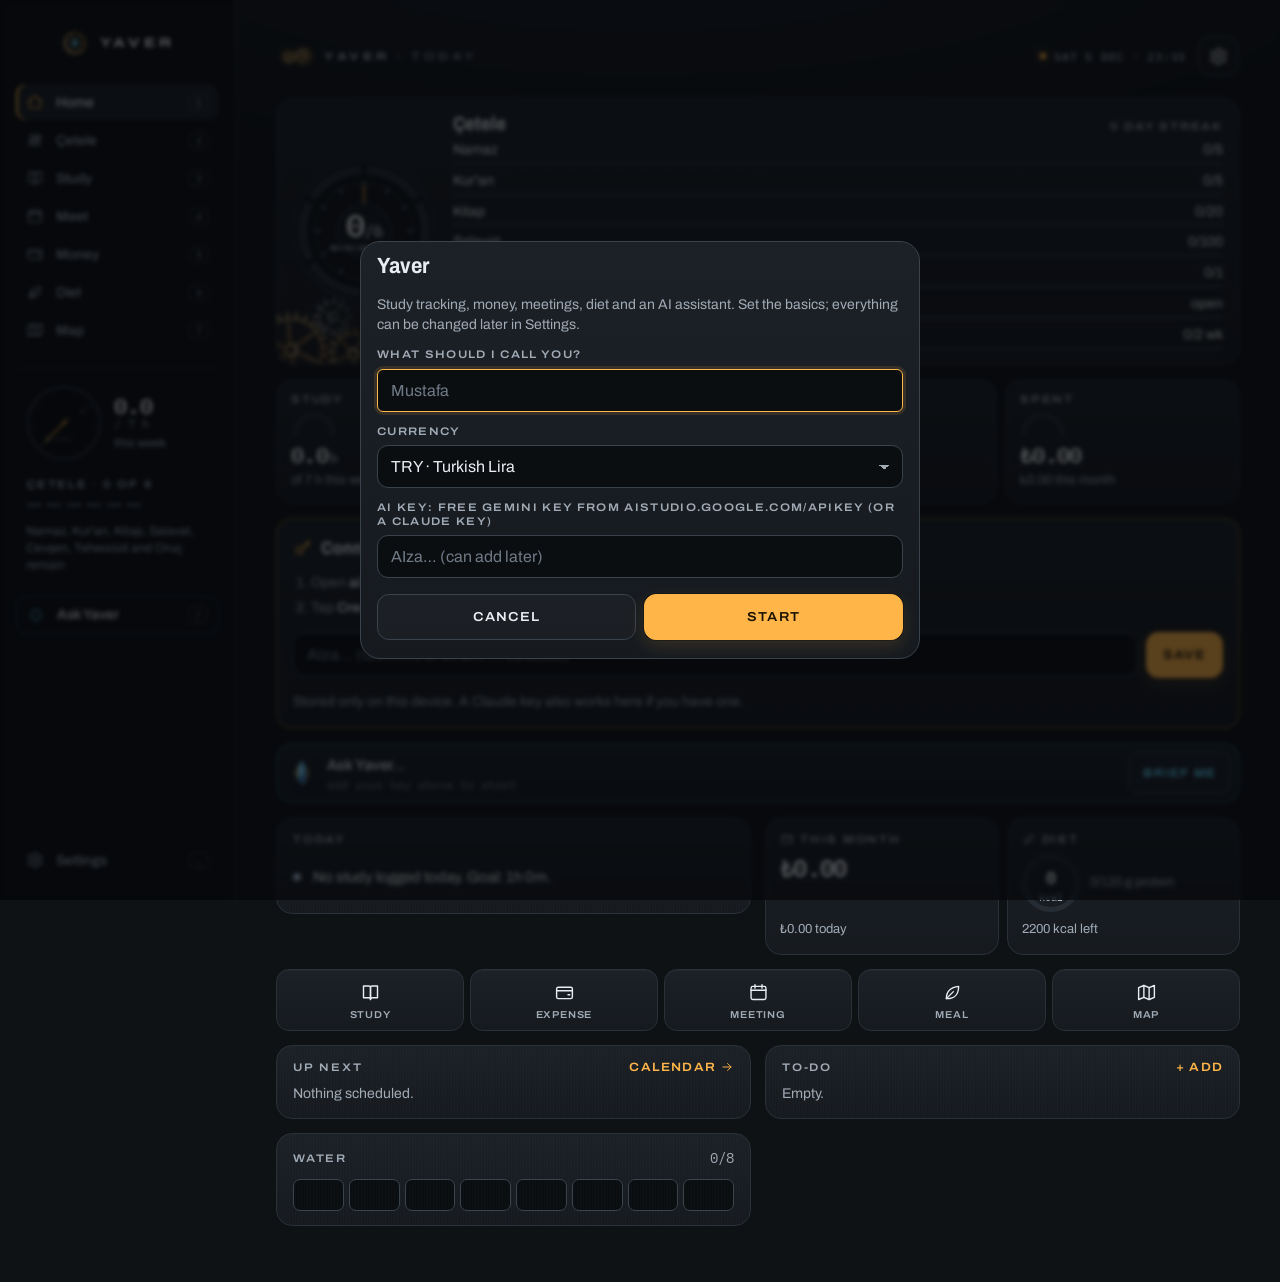
==== commit 86994e89: "v29: hextech gears and crystal, Academy music Moving brass and steel gears return inside the Chronog" ====
--- a/index.html
+++ b/index.html
@@ -20,12 +20,12 @@
 <body>
   <main id="view" class="view"></main>
 
-  <button id="fab" class="fab" aria-label="Ask Yaver"><span class="knob" aria-hidden="true"></span></button>
+  <button id="fab" class="fab" aria-label="Ask Yaver"><span class="fab-gear" data-gear="button" aria-hidden="true"></span></button>
 
   <span id="sync-dot" class="sync-dot" hidden></span>
 
   <nav class="tabbar" aria-label="Sections">
-    <div class="side-brand side-only"><b class="wordmark">Yaver</b></div>
+    <div class="side-brand side-only"><span class="brand-gear" data-gear="button" data-ratio="-4" aria-hidden="true"></span><b class="wordmark">Yaver</b></div>
     <button data-tab="home"></button>
     <button data-tab="cetele"></button>
     <button data-tab="study"></button>
--- a/css/app.css
+++ b/css/app.css
@@ -34,6 +34,10 @@
   --red: #ef7a6d;
   --violet: #b4a6f2;
   --blue: #7fb2d9;
+  /* hextech blue: Yaver's AI and the crystals */
+  --hex: #5fd8ff;
+  --hex-2: #bff6ff;
+  --hex-soft: rgba(95, 216, 255, .12);
   /* older names the screens still use inline */
   --accent: var(--lume);
   --amber: var(--warn);
@@ -89,7 +93,7 @@
 }
 .path { font: 500 11px var(--mono); letter-spacing: .06em; text-transform: uppercase; color: var(--dim); margin-bottom: 6px; }
 .path b { color: var(--lume); font-weight: 500; }
-.page-head { display: flex; align-items: flex-end; justify-content: space-between; gap: 12px; padding: 8px 2px 12px; border-bottom: 1px solid var(--line); margin-bottom: 2px; }
+.page-head { position: relative; display: flex; align-items: flex-end; justify-content: space-between; gap: 12px; padding: 8px 2px 16px; border-bottom: 1px solid var(--line); margin-bottom: 2px; }
 .page-head h1 { font: 700 30px/1.06 var(--sans); font-stretch: 82%; letter-spacing: -.01em; text-wrap: balance; }
 .page-head h1 .num { font: 600 .9em var(--mono); letter-spacing: -.03em; }
 .lesson-h1 { font-size: 26px !important; }
@@ -146,7 +150,12 @@
 .home-head .icon-btn:active .i { transform: rotate(60deg); }
 
 /* Çetele dial plate */
-.ct-plate { display: grid; grid-template-columns: 126px minmax(0, 1fr); gap: 14px; align-items: center; padding: 14px 16px 14px 12px; }
+.ct-plate { display: grid; grid-template-columns: 126px minmax(0, 1fr); gap: 14px; align-items: center; padding: 14px 16px 14px 12px; overflow: hidden; }
+.ct-plate > :not(.ct-train) { position: relative; z-index: 1; }
+/* a brass gear train turning behind the dial */
+.ct-train { position: absolute; left: -30px; bottom: -36px; width: 150px; height: 120px; opacity: .5; pointer-events: none; }
+.next-train { display: none; }
+.cetdial .cd-face { fill: #12161a; stroke: #2e353e; stroke-width: 1; }
 .cetdial { width: 126px; height: 126px; display: block; overflow: visible; }
 .cetdial circle { fill: none; }
 .cd-track { stroke: var(--line); stroke-width: 7; }
@@ -197,11 +206,12 @@
 .arc.over .arc-v { stroke: var(--red); }
 
 /* Ask bar */
-.ask { display: flex; align-items: center; gap: 10px; padding: 8px 8px 8px 16px; cursor: pointer; min-height: 60px; }
+.ask { display: flex; align-items: center; gap: 10px; padding: 8px 8px 8px 10px; cursor: pointer; min-height: 60px; border-color: rgba(95, 216, 255, .26); box-shadow: inset 0 0 22px rgba(95, 216, 255, .05); }
+.ask-gem { width: 30px; height: 38px; flex: none; display: block; }
 .ask-text { flex: 1; min-width: 0; display: flex; flex-direction: column; }
 .ask-text b { font-weight: 500; font-size: 15px; color: var(--text); }
 .ask-text small { font: 12px var(--mono); color: var(--dim); white-space: nowrap; overflow: hidden; text-overflow: ellipsis; }
-.ask-cta { flex: none; height: 42px; padding: 0 14px; border-radius: 11px; border: 1px solid var(--line-2); background: var(--plate-2); font: 600 12px var(--sans); font-stretch: 110%; letter-spacing: .1em; text-transform: uppercase; color: var(--lume); }
+.ask-cta { flex: none; height: 42px; padding: 0 14px; border-radius: 11px; border: 1px solid var(--line-2); background: var(--plate-2); font: 600 12px var(--sans); font-stretch: 110%; letter-spacing: .1em; text-transform: uppercase; color: var(--hex); }
 
 .setup { padding: 16px; display: flex; flex-direction: column; gap: 10px; border-color: rgba(255, 181, 71, .45); }
 .setup h3 { font-size: 18px; display: flex; gap: 8px; align-items: center; }
@@ -433,7 +443,7 @@
 }
 .toast.show { transform: translate(-50%, 0); opacity: 1; }
 
-/* ---------- Tab bar and the Yaver knob ---------- */
+/* ---------- Tab bar ---------- */
 .tabbar {
   position: fixed; left: 10px; right: 10px; bottom: calc(var(--safe-b) + 10px); z-index: 30; height: 66px;
   display: grid; grid-template-columns: repeat(3, 1fr) 76px repeat(3, 1fr); align-items: center;
@@ -447,21 +457,18 @@
 .tabbar button span { white-space: nowrap; }
 .tabbar kbd { display: none; }
 
-.knob { --k: 58px; width: var(--k); height: var(--k); border-radius: 50%; position: relative; display: block; flex: none;
-  background: conic-gradient(from 20deg, #2b3138, #59636e, #2b3138, #4a535d, #2b3138); box-shadow: 0 8px 20px rgba(0, 0, 0, .55), 0 0 0 1px #000, inset 0 1px 0 rgba(255, 255, 255, .12); }
-/* knurled ring, turning slowly */
-.knob::before { content: ""; position: absolute; inset: 3px; border-radius: 50%; background: repeating-conic-gradient(#3d454f 0 6deg, #22272d 6deg 12deg); animation: turn 40s linear infinite; }
-/* amber lume at the centre */
-.knob::after { content: ""; position: absolute; inset: 25%; border-radius: 50%; background: radial-gradient(circle at 40% 35%, #ffe7bd, var(--lume) 46%, #b8741a); box-shadow: 0 0 0 2px #1a1e23, 0 0 16px rgba(255, 181, 71, .55); animation: lume 4s ease-in-out infinite; }
-@keyframes turn { to { transform: rotate(360deg); } }
-@keyframes lume { 50% { box-shadow: 0 0 0 2px #1a1e23, 0 0 24px rgba(255, 181, 71, .8); } }
-.knob.sm { --k: 30px; }
-.knob.sm::after { box-shadow: 0 0 0 1px #1a1e23, 0 0 8px rgba(255, 181, 71, .5); animation: none; }
-.knob.lg { --k: 84px; }
-.fab { position: fixed; z-index: 31; left: 50%; bottom: calc(var(--safe-b) + 32px); transform: translateX(-50%); border-radius: 50%; width: 64px; height: 64px; display: grid; place-items: center; transition: transform .25s var(--ease); }
-.fab .knob { --k: 62px; }
+/* The Yaver gear: a brass gear with a hextech crystal in its hub (js/mech.js turns it) */
+[data-gear] svg, [data-engine] svg, [data-train] svg, [data-gem] svg { display: block; width: 100%; height: 100%; overflow: visible; }
+.fab { position: fixed; z-index: 31; left: 50%; bottom: calc(var(--safe-b) + 30px); transform: translateX(-50%); border-radius: 50%; width: 68px; height: 68px; display: grid; place-items: center; transition: transform .25s var(--ease); }
+.fab::before { content: ""; position: absolute; inset: 9px; border-radius: 50%; background: radial-gradient(circle, rgba(95, 216, 255, .28), rgba(95, 216, 255, 0) 70%); animation: hexpulse 3.2s ease-in-out infinite; }
+.fab-gear { width: 68px; height: 68px; display: block; filter: drop-shadow(0 6px 10px rgba(0, 0, 0, .6)); }
 .fab:active { transform: translateX(-50%) scale(.93); }
-.fab:active .knob::before, .chat-wrap.busy ~ .fab .knob::before { animation-duration: 1.2s; }
+@keyframes hexpulse { 50% { transform: scale(1.25); opacity: .55; } }
+.chat-gear { width: 34px; height: 34px; display: block; flex: none; }
+.brand-gear { width: 30px; height: 30px; display: block; flex: none; }
+.head-gears { position: absolute; right: 4px; bottom: -10.5px; width: 38px; height: 21px; pointer-events: none; opacity: .95; }
+.head-pair { width: 38px; height: 21px; display: block; flex: none; margin-right: -4px; }
+.mx-halo { mix-blend-mode: screen; }
 
 /* ---------- Chat ---------- */
 .chat-wrap { position: fixed; inset: 0; z-index: 50; pointer-events: none; }
@@ -480,28 +487,28 @@
 [data-voice][aria-pressed="true"] { color: var(--lume); border-color: var(--lume); }
 .chat-log { flex: 1; overflow-y: auto; padding: 18px 16px; display: flex; flex-direction: column; gap: 14px; -webkit-overflow-scrolling: touch; }
 .chat-empty { margin: auto 0; display: flex; flex-direction: column; gap: 10px; padding-bottom: 8px; }
-.chat-empty .knob { margin-bottom: 8px; }
+.chat-engine { width: min(240px, 66%); aspect-ratio: 344 / 300; margin: 0 0 4px -8px; }
 .chat-empty h2 { font-size: 28px; }
 .chat-empty .chips { margin-top: 8px; }
 .msg { max-width: 88%; font-size: 15.5px; line-height: 1.55; word-wrap: break-word; }
 .msg.user { align-self: flex-end; background: var(--plate-2); border: 1px solid var(--line-2); padding: 9px 13px; border-radius: 14px 14px 4px 14px; }
 .msg.user img { display: block; max-width: 220px; border-radius: 8px; margin-bottom: 6px; }
 .msg.bot { align-self: flex-start; display: flex; flex-direction: column; gap: 6px; max-width: 94%; }
-.bot-text { border-left: 2px solid var(--lume); padding: 1px 0 1px 13px; color: #dce1e6; }
+.bot-text { border-left: 2px solid var(--hex); padding: 1px 0 1px 13px; color: #dce1e6; }
 .bot-text p + p { margin-top: 8px; }
 .bot-text .err { color: var(--red); }
 .bot-text pre { background: var(--sunk); border: 1px solid var(--line); padding: 10px; border-radius: 10px; overflow-x: auto; font-size: 12.5px; }
 .bot-text code { font-family: var(--mono); font-size: .86em; color: var(--lume-2); }
 .bot-text pre code { color: var(--text); }
 .bot-text .li { display: block; padding-left: 16px; position: relative; margin: 2px 0; }
-.bot-text .li::before { content: "›"; position: absolute; left: 2px; color: var(--lume); font-family: var(--mono); }
+.bot-text .li::before { content: "›"; position: absolute; left: 2px; color: var(--hex); font-family: var(--mono); }
 .bot-text .li.num::before { content: attr(data-n) "."; left: 0; font-size: .85em; }
 .bot-text .mdh { display: block; margin-top: 6px; font-weight: 700; }
 .msg.bot .via { margin-top: 2px; font: 10px/1.2 var(--mono); color: var(--dim); letter-spacing: .04em; text-transform: uppercase; }
 .receipt { align-self: flex-start; display: flex; align-items: center; gap: 6px; font: 12px var(--mono); color: var(--ok); }
 .receipt .i { width: 14px; height: 14px; stroke-width: 2.2; }
 .typing { display: inline-flex; gap: 5px; padding: 6px 0; }
-.typing i { width: 6px; height: 6px; border-radius: 50%; background: var(--lume); animation: blink 1s infinite; }
+.typing i { width: 6px; height: 6px; border-radius: 50%; background: var(--hex); box-shadow: 0 0 6px rgba(95, 216, 255, .6); animation: blink 1s infinite; }
 .typing i:nth-child(2) { animation-delay: .15s; }
 .typing i:nth-child(3) { animation-delay: .3s; }
 @keyframes blink { 50% { opacity: .2; } }
@@ -516,7 +523,7 @@
 .attach-preview img { width: 50px; height: 50px; object-fit: cover; border-radius: 8px; border: 1px solid var(--line-2); }
 .attach-preview button { width: 28px; height: 28px; border-radius: 8px; border: 1px solid var(--line-2); display: grid; place-items: center; }
 
-/* Voice: the knob, turning while it listens */
+/* Voice: a knurled wheel with a hextech core, turning while it listens */
 .voice-orb { display: flex; flex-direction: column; align-items: center; gap: 8px; margin: 0 auto; padding: 18px 16px 14px; color: var(--text); }
 .voice-orb[hidden] { display: none; }
 .voice-orb .orb { width: 88px; height: 88px; border-radius: 50%; position: relative; background: repeating-conic-gradient(#3d454f 0 6deg, #22272d 6deg 12deg); box-shadow: 0 0 0 1px #000, 0 10px 24px rgba(0, 0, 0, .5); transition: transform .2s; }
@@ -524,7 +531,7 @@
 .voice-orb b { font: 600 11px var(--sans); font-stretch: 112%; letter-spacing: .16em; text-transform: uppercase; }
 .voice-orb small { color: var(--dim); font-size: 12px; }
 .voice-orb[data-state="live"] .orb, .voice-orb[data-state="listening"] .orb { animation: turn 8s linear infinite; }
-.voice-orb[data-state="live"] .orb::after, .voice-orb[data-state="listening"] .orb::after, .voice-orb[data-state="speaking"] .orb::after { background: radial-gradient(circle at 40% 35%, #ffe7bd, var(--lume) 46%, #b8741a); box-shadow: 0 0 0 2px #1a1e23, 0 0 26px rgba(255, 181, 71, .7); }
+.voice-orb[data-state="live"] .orb::after, .voice-orb[data-state="listening"] .orb::after, .voice-orb[data-state="speaking"] .orb::after { background: radial-gradient(circle at 40% 35%, #f2feff, var(--hex) 46%, #1557a8); box-shadow: 0 0 0 2px #1a1e23, 0 0 26px rgba(95, 216, 255, .7); }
 .voice-orb[data-state="thinking"] .orb, .voice-orb[data-state="connecting"] .orb, .voice-orb[data-state="reconnecting"] .orb, .voice-orb[data-state="claude"] .orb, .voice-orb[data-state="voicing"] .orb { animation: turn 1.6s linear infinite; }
 .voice-orb[data-state="speaking"] .orb { animation: talk .5s ease-in-out infinite alternate; }
 .chat-wrap.voice .chat-bar .mic { display: none; }
@@ -840,7 +847,7 @@
 .icon-btn:not(:disabled):active, .chip:active { transform: scale(.94); }
 .step-strip button, .tabbar button, .g { -webkit-tap-highlight-color: transparent; }
 
-/* Phone: the chat irises open out of the knob and pulls down to close. */
+/* Phone: the chat irises open out of the gear button and pulls down to close. */
 @media (max-width: 1099px) {
   .chat { transform: none; clip-path: circle(0px at var(--ox, 50%) var(--oy, 100%)); transition: clip-path .45s cubic-bezier(.7, 0, .25, 1), visibility 0s .45s; }
   .chat-wrap.open .chat { clip-path: circle(150vmax at var(--ox, 50%) var(--oy, 100%)); transition: clip-path .55s cubic-bezier(.55, 0, .15, 1); }
@@ -902,14 +909,14 @@
     padding: 28px 16px 22px; border: 0; border-right: 1px solid var(--line); border-radius: 0; background: #0c0f12; box-shadow: none; overflow-y: auto;
   }
   .tabbar > span { display: none; }
-  .side-brand { align-items: center; padding: 0 10px 24px; }
+  .side-brand { align-items: center; gap: 10px; padding: 0 8px 24px; }
   .tabbar button { flex-direction: row; gap: 12px; padding: 9px 10px; border-radius: 10px; font: 500 14px var(--sans); letter-spacing: 0; text-transform: none; color: var(--muted); width: 100%; }
   .tabbar button .i { width: 18px; height: 18px; }
   .tabbar button.active { color: var(--text); background: var(--plate-2); box-shadow: inset 2px 0 0 var(--lume); }
   .tabbar button.active .i { color: var(--lume); filter: none; }
   .tabbar kbd { display: block; margin-left: auto; min-width: 0; font-size: 10px; padding: 1px 6px; border-bottom-width: 1px; color: var(--dim); background: transparent; }
-  .side-ask { margin-top: 12px; border: 1px solid var(--line-2) !important; color: var(--text) !important; }
-  .side-ask .i { color: var(--lume); }
+  .side-ask { margin-top: 12px; border: 1px solid rgba(95, 216, 255, .3) !important; color: var(--text) !important; }
+  .side-ask .i { color: var(--hex); }
   .tabbar [data-tab="settings"] { margin-top: auto; }
   .sync-dot { top: 32px; left: 214px; right: auto; }
 
@@ -941,6 +948,9 @@
   .home-head .wordmark::after { content: " · today"; color: var(--dim); }
   body[data-view="home"] .ct-plate, body[data-view="home"] .next { min-height: 100%; }
   .next h2 { font-size: 32px; }
+  body[data-view="home"] .next { overflow: hidden; }
+  .next > :not(.next-train) { position: relative; z-index: 1; }
+  .next-train { display: block; position: absolute; right: -40px; bottom: -56px; width: 270px; height: 216px; opacity: .3; pointer-events: none; }
   .tiles { grid-template-columns: 1fr 1fr; }
 
   .track-grid { grid-template-columns: repeat(4, 1fr); }
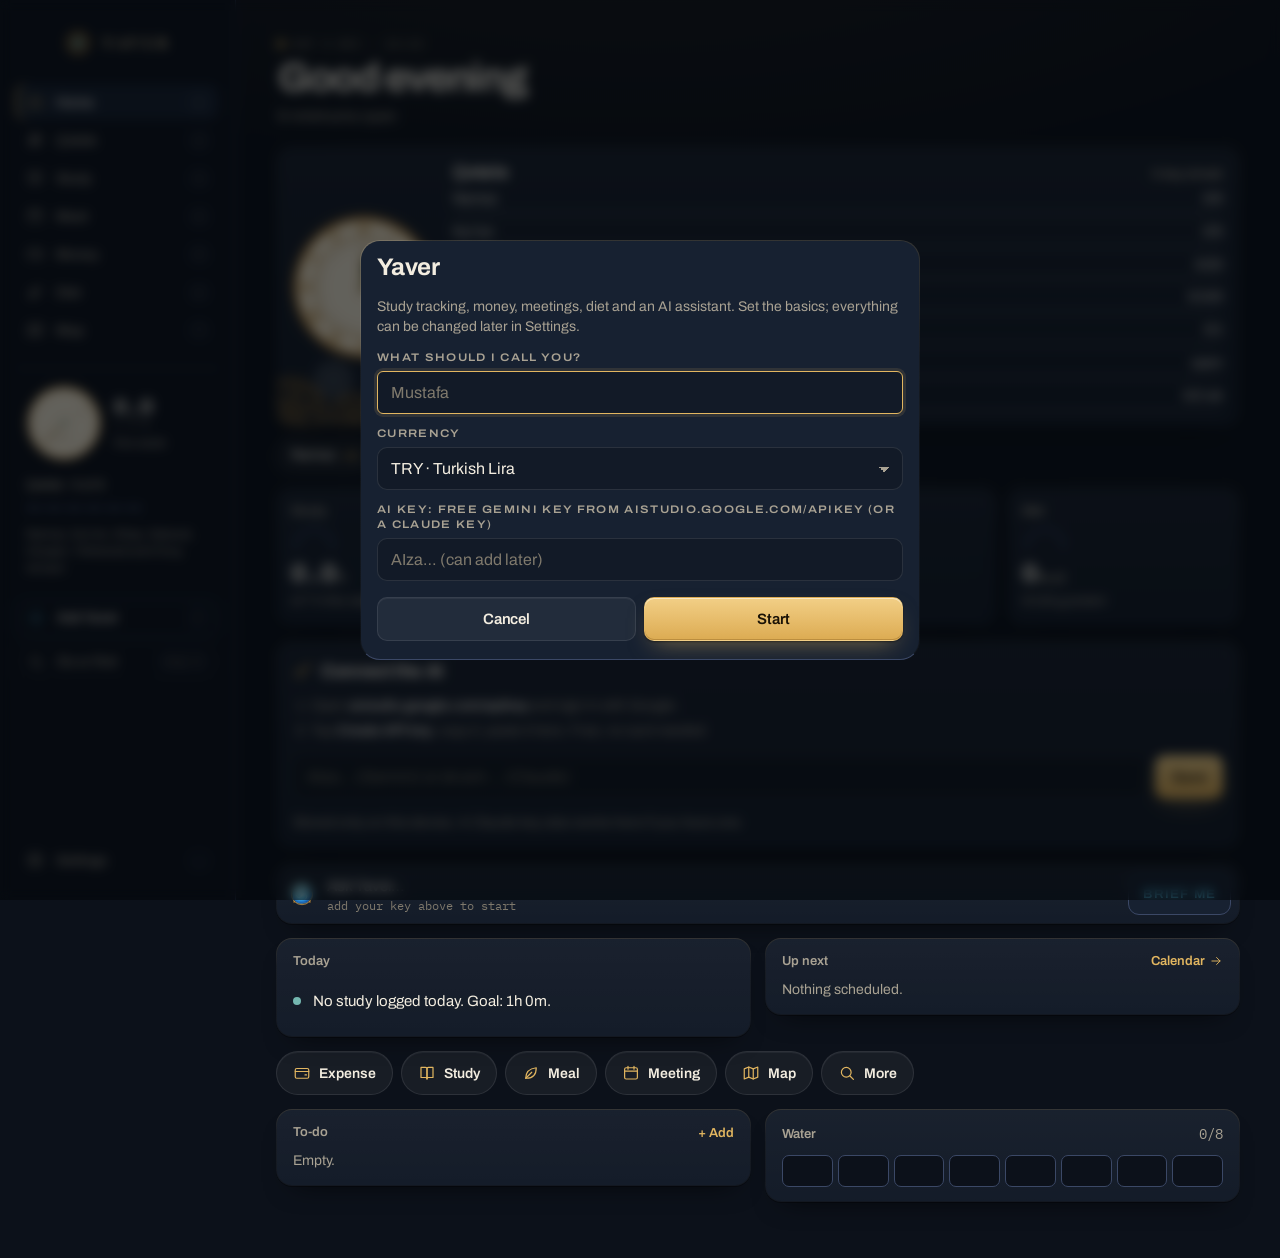
==== commit 69eb8126: "v32: Mark II craft and daily flow Tone-stepped surfaces with a lit edge, precise corners, lit gold p" ====
--- a/index.html
+++ b/index.html
@@ -24,8 +24,11 @@
 
   <span id="sync-dot" class="sync-dot" hidden></span>
 
+  <div id="topbar" class="topbar" aria-hidden="true"><span></span></div>
+
   <nav class="tabbar" aria-label="Sections">
     <div class="side-brand side-only"><span class="brand-gear" data-gear="button" data-ratio="-4" aria-hidden="true"></span><b class="wordmark">Yaver</b></div>
+    <i class="tab-mark" aria-hidden="true"></i>
     <button data-tab="home"></button>
     <button data-tab="cetele"></button>
     <button data-tab="study"></button>
@@ -36,6 +39,7 @@
     <button class="side-only" data-tab="map"></button>
     <div class="side-gauge side-only" data-gauge></div>
     <button class="side-ask side-only" data-ask></button>
+    <button class="side-cmd side-only" data-cmd></button>
     <button class="side-only" data-tab="settings"></button>
   </nav>
 
--- a/css/app.css
+++ b/css/app.css
@@ -1,7 +1,9 @@
-/* Yaver: Chronograph (v28). A machined instrument panel: graphite plates with a fine brushed
-   grain, hairline steel, amber lume for what matters now, dials and indices for progress.
-   Archivo (a variable-width grotesque: expanded for the wordmark and labels, condensed for
-   headings) and IBM Plex Mono for every number. */
+/* Yaver: Piltover (v30). The city of progress from the reference stills: a navy night sky with a
+   faint art-deco lattice, navy plates trimmed in gold with chamfered corners, ivory marble for what
+   to do next, teal glass and hextech blue for the machines. Lessons are written in a yellow ruled
+   notebook (two pages side by side on a laptop). Cinzel for titles and eyebrows, Spectral for
+   reading, Caveat for handwritten headings in the notebook, Archivo for the interface and IBM Plex
+   Mono for every number. */
 
 /* Fonts (SIL Open Font License), self-hosted so Yaver works offline. */
 @font-face { font-family: 'Archivo'; font-style: normal; font-display: swap; font-weight: 100 900; font-stretch: 62% 125%; src: url(../fonts/archivo-latin-ext-wdth-normal.woff2) format('woff2-variations'), url(../fonts/archivo-latin-ext-wdth-normal.woff2) format('woff2'); unicode-range: U+0100-02BA, U+02BD-02C5, U+02C7-02CC, U+02CE-02D7, U+02DD-02FF, U+0304, U+0308, U+0329, U+1D00-1DBF, U+1E00-1E9F, U+1EF2-1EFF, U+2020, U+20A0-20AB, U+20AD-20C0, U+2113, U+2C60-2C7F, U+A720-A7FF; }
@@ -13,26 +15,39 @@
 @font-face { font-family: 'IBM Plex Mono'; font-style: normal; font-display: swap; font-weight: 600; src: url(../fonts/ibm-plex-mono-latin-ext-600-normal.woff2) format('woff2'); unicode-range: U+0100-02BA, U+02BD-02C5, U+02C7-02CC, U+02CE-02D7, U+02DD-02FF, U+0304, U+0308, U+0329, U+1D00-1DBF, U+1E00-1E9F, U+1EF2-1EFF, U+2020, U+20A0-20AB, U+20AD-20C0, U+2113, U+2C60-2C7F, U+A720-A7FF; }
 @font-face { font-family: 'IBM Plex Mono'; font-style: normal; font-display: swap; font-weight: 600; src: url(../fonts/ibm-plex-mono-latin-600-normal.woff2) format('woff2'); unicode-range: U+0000-00FF, U+0131, U+0152-0153, U+02BB-02BC, U+02C6, U+02DA, U+02DC, U+0304, U+0308, U+0329, U+2000-206F, U+20AC, U+2122, U+2191, U+2193, U+2212, U+2215, U+FEFF, U+FFFD; }
 
+@font-face { font-family: 'Cinzel'; font-style: normal; font-display: swap; font-weight: 600; src: url(../fonts/cinzel-latin-ext-600-normal.woff2) format('woff2'); unicode-range: U+0100-02BA, U+02BD-02C5, U+02C7-02CC, U+02CE-02D7, U+02DD-02FF, U+0304, U+0308, U+0329, U+1D00-1DBF, U+1E00-1E9F, U+1EF2-1EFF, U+2020, U+20A0-20AB, U+20AD-20C0, U+2113, U+2C60-2C7F, U+A720-A7FF; }
+@font-face { font-family: 'Cinzel'; font-style: normal; font-display: swap; font-weight: 600; src: url(../fonts/cinzel-latin-600-normal.woff2) format('woff2'); unicode-range: U+0000-00FF, U+0131, U+0152-0153, U+02BB-02BC, U+02C6, U+02DA, U+02DC, U+0304, U+0308, U+0329, U+2000-206F, U+20AC, U+2122, U+2191, U+2193, U+2212, U+2215, U+FEFF, U+FFFD; }
+@font-face { font-family: 'Cinzel'; font-style: normal; font-display: swap; font-weight: 700; src: url(../fonts/cinzel-latin-ext-700-normal.woff2) format('woff2'); unicode-range: U+0100-02BA, U+02BD-02C5, U+02C7-02CC, U+02CE-02D7, U+02DD-02FF, U+0304, U+0308, U+0329, U+1D00-1DBF, U+1E00-1E9F, U+1EF2-1EFF, U+2020, U+20A0-20AB, U+20AD-20C0, U+2113, U+2C60-2C7F, U+A720-A7FF; }
+@font-face { font-family: 'Cinzel'; font-style: normal; font-display: swap; font-weight: 700; src: url(../fonts/cinzel-latin-700-normal.woff2) format('woff2'); unicode-range: U+0000-00FF, U+0131, U+0152-0153, U+02BB-02BC, U+02C6, U+02DA, U+02DC, U+0304, U+0308, U+0329, U+2000-206F, U+20AC, U+2122, U+2191, U+2193, U+2212, U+2215, U+FEFF, U+FFFD; }
+@font-face { font-family: 'Spectral'; font-style: normal; font-display: swap; font-weight: 400; src: url(../fonts/spectral-latin-ext-400-normal.woff2) format('woff2'); unicode-range: U+0100-02BA, U+02BD-02C5, U+02C7-02CC, U+02CE-02D7, U+02DD-02FF, U+0304, U+0308, U+0329, U+1D00-1DBF, U+1E00-1E9F, U+1EF2-1EFF, U+2020, U+20A0-20AB, U+20AD-20C0, U+2113, U+2C60-2C7F, U+A720-A7FF; }
+@font-face { font-family: 'Spectral'; font-style: normal; font-display: swap; font-weight: 400; src: url(../fonts/spectral-latin-400-normal.woff2) format('woff2'); unicode-range: U+0000-00FF, U+0131, U+0152-0153, U+02BB-02BC, U+02C6, U+02DA, U+02DC, U+0304, U+0308, U+0329, U+2000-206F, U+20AC, U+2122, U+2191, U+2193, U+2212, U+2215, U+FEFF, U+FFFD; }
+@font-face { font-family: 'Spectral'; font-style: italic; font-display: swap; font-weight: 400; src: url(../fonts/spectral-latin-ext-400-italic.woff2) format('woff2'); unicode-range: U+0100-02BA, U+02BD-02C5, U+02C7-02CC, U+02CE-02D7, U+02DD-02FF, U+0304, U+0308, U+0329, U+1D00-1DBF, U+1E00-1E9F, U+1EF2-1EFF, U+2020, U+20A0-20AB, U+20AD-20C0, U+2113, U+2C60-2C7F, U+A720-A7FF; }
+@font-face { font-family: 'Spectral'; font-style: italic; font-display: swap; font-weight: 400; src: url(../fonts/spectral-latin-400-italic.woff2) format('woff2'); unicode-range: U+0000-00FF, U+0131, U+0152-0153, U+02BB-02BC, U+02C6, U+02DA, U+02DC, U+0304, U+0308, U+0329, U+2000-206F, U+20AC, U+2122, U+2191, U+2193, U+2212, U+2215, U+FEFF, U+FFFD; }
+@font-face { font-family: 'Spectral'; font-style: normal; font-display: swap; font-weight: 600; src: url(../fonts/spectral-latin-ext-600-normal.woff2) format('woff2'); unicode-range: U+0100-02BA, U+02BD-02C5, U+02C7-02CC, U+02CE-02D7, U+02DD-02FF, U+0304, U+0308, U+0329, U+1D00-1DBF, U+1E00-1E9F, U+1EF2-1EFF, U+2020, U+20A0-20AB, U+20AD-20C0, U+2113, U+2C60-2C7F, U+A720-A7FF; }
+@font-face { font-family: 'Spectral'; font-style: normal; font-display: swap; font-weight: 600; src: url(../fonts/spectral-latin-600-normal.woff2) format('woff2'); unicode-range: U+0000-00FF, U+0131, U+0152-0153, U+02BB-02BC, U+02C6, U+02DA, U+02DC, U+0304, U+0308, U+0329, U+2000-206F, U+20AC, U+2122, U+2191, U+2193, U+2212, U+2215, U+FEFF, U+FFFD; }
+@font-face { font-family: 'Caveat'; font-style: normal; font-display: swap; font-weight: 600; src: url(../fonts/caveat-latin-ext-600-normal.woff2) format('woff2'); unicode-range: U+0100-02BA, U+02BD-02C5, U+02C7-02CC, U+02CE-02D7, U+02DD-02FF, U+0304, U+0308, U+0329, U+1D00-1DBF, U+1E00-1E9F, U+1EF2-1EFF, U+2020, U+20A0-20AB, U+20AD-20C0, U+2113, U+2C60-2C7F, U+A720-A7FF; }
+@font-face { font-family: 'Caveat'; font-style: normal; font-display: swap; font-weight: 600; src: url(../fonts/caveat-latin-600-normal.woff2) format('woff2'); unicode-range: U+0000-00FF, U+0131, U+0152-0153, U+02BB-02BC, U+02C6, U+02DA, U+02DC, U+0304, U+0308, U+0329, U+2000-206F, U+20AC, U+2122, U+2191, U+2193, U+2212, U+2215, U+FEFF, U+FFFD; }
+
 :root {
-  --bg: #0f1215;
-  --plate: #161a1f;
-  --plate-2: #1c2127;
-  --plate-3: #232930;
-  --sunk: #0b0e11;
-  --line: #2a3038;
-  --line-2: #3a424c;
-  --text: #e9edf1;
-  --muted: #a1abb6;
-  --dim: #6f7a86;
-  --lume: #ffb547;
-  --lume-2: #ffd89a;
-  --lume-ink: #1a1205;
-  --lume-soft: rgba(255, 181, 71, .12);
-  --steel: #9fb4c8;
-  --ok: #7dd3a8;
-  --warn: #f29a3a;
-  --red: #ef7a6d;
-  --violet: #b4a6f2;
+  --bg: #10151f;
+  --plate: #151d2c;
+  --plate-2: #1b2539;
+  --plate-3: #223049;
+  --sunk: #0c111a;
+  --line: #2a3550;
+  --line-2: #3b4866;
+  --text: #f1e9d8;
+  --muted: #b4ab98;
+  --dim: #8a8374;
+  --lume: #e2b660;
+  --lume-2: #f4dca4;
+  --lume-ink: #1a1206;
+  --lume-soft: rgba(226, 182, 96, .12);
+  --steel: #74b7b0;
+  --ok: #7dcfa0;
+  --warn: #e8975a;
+  --red: #e57a6a;
+  --violet: #b9a8ee;
   --blue: #7fb2d9;
   /* hextech blue: Yaver's AI and the crystals */
   --hex: #5fd8ff;
@@ -41,9 +56,16 @@
   /* older names the screens still use inline */
   --accent: var(--lume);
   --amber: var(--warn);
-  --track: #262c33;
+  --track: #232d42;
   --r: 16px;
   --r-sm: 11px;
+  /* gold trim on plates, and its brighter corner line */
+  --trim: rgba(214, 177, 99, .3);
+  --trim-2: rgba(232, 196, 120, .8);
+  --ink-blue: #23408e;
+  --display: "Cinzel", "Trajan Pro", Georgia, serif;
+  --serif: "Spectral", Georgia, "Times New Roman", serif;
+  --hand: "Caveat", "Bradley Hand", "Segoe Print", cursive;
   --sans: "Archivo", "Helvetica Neue", Arial, sans-serif;
   --mono: "IBM Plex Mono", ui-monospace, "SF Mono", Menlo, monospace;
   --code: "IBM Plex Mono", ui-monospace, "SF Mono", Menlo, monospace;
@@ -59,7 +81,7 @@
 body {
   margin: 0; min-height: 100vh;
   font: 400 16px/1.5 var(--sans); font-stretch: 100%; color: var(--text);
-  background: radial-gradient(120% 50% at 50% -8%, #1b2026 0%, rgba(15, 18, 21, 0) 62%) fixed, var(--bg);
+  background: radial-gradient(120% 50% at 50% -8%, #1d2a42 0%, rgba(16, 21, 31, 0) 62%) fixed, var(--bg);
   -webkit-font-smoothing: antialiased; overscroll-behavior-y: none;
 }
 /* the strip under the iPhone status bar */
@@ -96,7 +118,7 @@
 .page-head { position: relative; display: flex; align-items: flex-end; justify-content: space-between; gap: 12px; padding: 8px 2px 16px; border-bottom: 1px solid var(--line); margin-bottom: 2px; }
 .page-head h1 { font: 700 30px/1.06 var(--sans); font-stretch: 82%; letter-spacing: -.01em; text-wrap: balance; }
 .page-head h1 .num { font: 600 .9em var(--mono); letter-spacing: -.03em; }
-.lesson-h1 { font-size: 26px !important; }
+.lesson-h1 { font-size: 22px !important; }
 .sheet h2, .chat-empty h2, .step-title, .md-h, .setup h3 { font-family: var(--sans); font-weight: 700; font-stretch: 86%; letter-spacing: -.005em; }
 .link { color: var(--lume); font: 600 12px var(--sans); font-stretch: 112%; letter-spacing: .1em; text-transform: uppercase; display: inline-flex; align-items: center; gap: 4px; }
 .link .i { width: 14px; height: 14px; }
@@ -120,7 +142,7 @@
   font: 600 13px var(--sans); font-stretch: 110%; letter-spacing: .08em; text-transform: uppercase; white-space: nowrap; overflow: hidden; text-overflow: ellipsis;
 }
 .btn .i { width: 17px; height: 17px; stroke-width: 2; }
-.btn.primary { background: var(--lume); border-color: var(--lume); color: var(--lume-ink); box-shadow: 0 0 0 1px rgba(0, 0, 0, .3), 0 6px 18px rgba(255, 181, 71, .14); }
+.btn.primary { background: var(--lume); border-color: var(--lume); color: var(--lume-ink); box-shadow: 0 0 0 1px rgba(0, 0, 0, .3), 0 6px 18px rgba(226, 182, 96, .14); }
 .btn.ghost { background: rgba(255, 255, 255, .02); }
 .btn.danger { color: var(--red); border-color: rgba(239, 122, 109, .4); }
 .btn:disabled { opacity: .45; }
@@ -144,7 +166,7 @@
 .home-head { display: flex; align-items: center; gap: 12px; padding: 6px 2px 4px; }
 .home-head .wordmark { margin-right: auto; }
 .clock { display: inline-flex; align-items: center; gap: 8px; font: 500 12px var(--mono); letter-spacing: .06em; color: var(--muted); white-space: nowrap; }
-.tick { width: 6px; height: 6px; border-radius: 50%; background: var(--lume); box-shadow: 0 0 8px rgba(255, 181, 71, .7); animation: tick 1s steps(1) infinite; }
+.tick { width: 6px; height: 6px; border-radius: 50%; background: var(--lume); box-shadow: 0 0 8px rgba(226, 182, 96, .7); animation: tick 1s steps(1) infinite; }
 @keyframes tick { 50% { opacity: .25; box-shadow: none; } }
 .home-head .icon-btn .i { transition: transform .6s var(--ease); }
 .home-head .icon-btn:active .i { transform: rotate(60deg); }
@@ -160,7 +182,7 @@
 .cetdial circle { fill: none; }
 .cd-track { stroke: var(--line); stroke-width: 7; }
 .cd-seg { stroke: var(--steel); stroke-width: 7; transition: stroke-dasharray 1.1s var(--ease); }
-.cd-seg.met { stroke: var(--lume); filter: drop-shadow(0 0 3px rgba(255, 181, 71, .45)); }
+.cd-seg.met { stroke: var(--lume); filter: drop-shadow(0 0 3px rgba(226, 182, 96, .45)); }
 .cd-t { stroke: #343b44; stroke-width: 1; }
 .cd-t5 { stroke: #67727e; stroke-width: 1.2; }
 .cetdial .cd-cap { fill: #171b20; stroke: var(--line-2); stroke-width: .8; }
@@ -168,8 +190,6 @@
 .cd-of { font-size: 15px; fill: var(--muted); }
 .cd-sub { font: 600 7.5px var(--sans); font-stretch: 115%; letter-spacing: .22em; fill: var(--muted); }
 .cd-hand { animation: sweep 60s linear infinite; }
-.cd-hand line { stroke: var(--lume); stroke-width: 1.2; stroke-linecap: round; }
-.cd-hand circle { fill: var(--lume) !important; }
 @keyframes sweep { to { transform: rotate(360deg); } }
 .mins { display: flex; flex-direction: column; gap: 8px; min-width: 0; }
 .mins-h { display: flex; justify-content: space-between; align-items: baseline; gap: 2px 8px; flex-wrap: wrap; }
@@ -213,7 +233,7 @@
 .ask-text small { font: 12px var(--mono); color: var(--dim); white-space: nowrap; overflow: hidden; text-overflow: ellipsis; }
 .ask-cta { flex: none; height: 42px; padding: 0 14px; border-radius: 11px; border: 1px solid var(--line-2); background: var(--plate-2); font: 600 12px var(--sans); font-stretch: 110%; letter-spacing: .1em; text-transform: uppercase; color: var(--hex); }
 
-.setup { padding: 16px; display: flex; flex-direction: column; gap: 10px; border-color: rgba(255, 181, 71, .45); }
+.setup { padding: 16px; display: flex; flex-direction: column; gap: 10px; border-color: rgba(226, 182, 96, .45); }
 .setup h3 { font-size: 18px; display: flex; gap: 8px; align-items: center; }
 .setup h3 .i { color: var(--lume); }
 .setup ol { margin: 0; padding-left: 18px; display: grid; gap: 4px; font-size: 14px; color: var(--muted); }
@@ -251,7 +271,7 @@
 .segs { display: grid; grid-template-columns: repeat(7, 1fr); gap: 4px; }
 .segs i { height: 24px; background: var(--track); border-radius: 6px; display: grid; place-items: center; font: 500 10px var(--mono); font-style: normal; color: var(--dim); }
 .segs i.on { background: var(--lume); color: var(--lume-ink); }
-.segs i.part { background: rgba(159, 180, 200, .28); color: var(--text); }
+.segs i.part { background: rgba(116, 183, 176, .28); color: var(--text); }
 .segs i.today { outline: 1px solid var(--muted); outline-offset: 1px; }
 .segs.wk i { height: 18px; }
 
@@ -327,9 +347,9 @@
 .switch span { font: 500 13px var(--mono); }
 .heat { display: grid; grid-auto-flow: column; grid-template-rows: repeat(7, 1fr); gap: 3px; }
 .heat i, .heat-legend i { aspect-ratio: 1; border-radius: 3px; background: var(--track); display: block; }
-.l1 { background: rgba(255, 181, 71, .22) !important; }
-.l2 { background: rgba(255, 181, 71, .45) !important; }
-.l3 { background: rgba(255, 181, 71, .72) !important; }
+.l1 { background: rgba(226, 182, 96, .22) !important; }
+.l2 { background: rgba(226, 182, 96, .45) !important; }
+.l3 { background: rgba(226, 182, 96, .72) !important; }
 .l4 { background: var(--lume) !important; }
 .heat-legend { display: flex; align-items: center; gap: 3px; justify-content: flex-end; letter-spacing: .08em; }
 .heat-legend i { width: 10px; }
@@ -374,7 +394,7 @@
 .roadmap { display: flex; flex-direction: column; gap: 6px; }
 .roadmap.compact { gap: 4px; padding: 4px 0; }
 .roadmap.current .card-head .small:first-child { color: var(--lume); }
-.focus.running, .timer.running { border-color: rgba(255, 181, 71, .5); box-shadow: 0 0 0 1px rgba(255, 181, 71, .1), 0 0 30px rgba(255, 181, 71, .06); }
+.focus.running, .timer.running { border-color: rgba(226, 182, 96, .5); box-shadow: 0 0 0 1px rgba(226, 182, 96, .1), 0 0 30px rgba(226, 182, 96, .06); }
 
 /* ---------- Diet ---------- */
 .diet-top { flex-direction: row; align-items: center; gap: 16px; }
@@ -394,13 +414,13 @@
 .map-locate { position: absolute; right: 10px; bottom: 10px; z-index: 500; }
 .leaflet-container { background: var(--plate); font-family: var(--sans); }
 .leaflet-tile-pane { filter: grayscale(1) invert(1) brightness(.82) contrast(.92) sepia(.12) hue-rotate(170deg); }
-.leaflet-control-attribution { background: rgba(15, 18, 21, .82) !important; color: var(--dim) !important; font-size: 9px !important; }
+.leaflet-control-attribution { background: rgba(16, 21, 31, .82) !important; color: var(--dim) !important; font-size: 9px !important; }
 .leaflet-control-attribution a { color: var(--muted) !important; }
 .leaflet-control-zoom a { background: var(--plate-2) !important; color: var(--text) !important; border-color: var(--line) !important; }
 .leaflet-popup-content-wrapper, .leaflet-popup-tip { background: var(--plate-2); color: var(--text); border-radius: 10px; box-shadow: none; border: 1px solid var(--line-2); }
 .leaflet-popup-content { margin: 10px 12px; font-size: 13px; }
 .leaflet-popup-content a { color: var(--lume); }
-.pin { width: 14px; height: 14px; background: var(--lume); border: 2px solid var(--bg); border-radius: 50%; box-shadow: 0 0 0 1px var(--lume), 0 0 10px rgba(255, 181, 71, .6); }
+.pin { width: 14px; height: 14px; background: var(--lume); border: 2px solid var(--bg); border-radius: 50%; box-shadow: 0 0 0 1px var(--lume), 0 0 10px rgba(226, 182, 96, .6); }
 .pin.me { background: var(--blue); box-shadow: 0 0 0 6px rgba(127, 178, 217, .25); }
 .place-row .row-amt { font-size: 12px; color: var(--muted); }
 
@@ -413,7 +433,7 @@
   transition: border-color .2s, box-shadow .2s;
 }
 input::placeholder, textarea::placeholder { color: var(--dim); }
-input:focus, select:focus, textarea:focus { border-color: var(--lume); box-shadow: 0 0 0 3px rgba(255, 181, 71, .12); }
+input:focus, select:focus, textarea:focus { border-color: var(--lume); box-shadow: 0 0 0 3px rgba(226, 182, 96, .12); }
 select { background-image: linear-gradient(45deg, transparent 50%, var(--muted) 50%), linear-gradient(135deg, var(--muted) 50%, transparent 50%); background-position: calc(100% - 18px) 52%, calc(100% - 13px) 52%; background-size: 5px 5px; background-repeat: no-repeat; padding-right: 32px; }
 .field.check input { appearance: none; -webkit-appearance: none; width: 46px; height: 28px; border-radius: 14px; background: var(--line-2); border: 0; position: relative; padding: 0; flex: none; transition: background .2s; box-shadow: inset 0 1px 3px rgba(0, 0, 0, .4); }
 .field.check input::after { content: ""; position: absolute; top: 3px; left: 3px; width: 22px; height: 22px; border-radius: 50%; background: linear-gradient(180deg, #f2f4f6, #b9c2cb); box-shadow: 0 1px 3px rgba(0, 0, 0, .5); transition: transform .22s var(--ease); }
@@ -447,13 +467,13 @@
 .tabbar {
   position: fixed; left: 10px; right: 10px; bottom: calc(var(--safe-b) + 10px); z-index: 30; height: 66px;
   display: grid; grid-template-columns: repeat(3, 1fr) 76px repeat(3, 1fr); align-items: center;
-  border-radius: 22px; background: rgba(18, 21, 25, .92); border: 1px solid var(--line);
+  border-radius: 22px; background: rgba(20, 27, 42, .92); border: 1px solid var(--line);
   box-shadow: 0 12px 30px rgba(0, 0, 0, .45); backdrop-filter: blur(14px); -webkit-backdrop-filter: blur(14px);
 }
 .tabbar button { display: flex; flex-direction: column; align-items: center; gap: 4px; padding: 6px 0; min-width: 0; color: var(--dim); position: relative; font: 600 9px var(--sans); font-stretch: 108%; letter-spacing: .1em; text-transform: uppercase; }
 .tabbar button .i { width: 21px; height: 21px; stroke-width: 1.5; }
 .tabbar button.active { color: var(--lume); }
-.tabbar button.active .i { filter: drop-shadow(0 0 6px rgba(255, 181, 71, .45)); }
+.tabbar button.active .i { filter: drop-shadow(0 0 6px rgba(226, 182, 96, .45)); }
 .tabbar button span { white-space: nowrap; }
 .tabbar kbd { display: none; }
 
@@ -469,12 +489,16 @@
 .head-gears { position: absolute; right: 4px; bottom: -10.5px; width: 38px; height: 21px; pointer-events: none; opacity: .95; }
 .head-pair { width: 38px; height: 21px; display: block; flex: none; margin-right: -4px; }
 .mx-halo { mix-blend-mode: screen; }
+/* energy swirling inside the hextech core */
+.mx-swirl { animation: mxswirl 7s linear infinite; transform-box: view-box; transform-origin: 0 0; }
+@keyframes mxswirl { to { transform: rotate(360deg); } }
+[data-gear] svg, [data-train] svg, [data-engine] svg { shape-rendering: geometricPrecision; }
 
 /* ---------- Chat ---------- */
 .chat-wrap { position: fixed; inset: 0; z-index: 50; pointer-events: none; }
 .chat {
   position: absolute; inset: 0; display: flex; flex-direction: column;
-  background: radial-gradient(120% 40% at 50% 0%, #1b2026, var(--bg) 60%), var(--bg);
+  background: radial-gradient(120% 40% at 50% 0%, #1d2a42, var(--bg) 60%), var(--bg);
   transform: translateY(100%); visibility: hidden; transition: transform .3s cubic-bezier(.2, .9, .3, 1), visibility 0s .3s;
 }
 .chat-wrap.open { pointer-events: auto; }
@@ -540,7 +564,7 @@
 /* ---------- Course: today timeline ---------- */
 .pill { font: 600 10px var(--sans); font-stretch: 110%; text-transform: uppercase; letter-spacing: .1em; padding: 3px 8px; border-radius: 999px; border: 1px solid var(--line-2); color: var(--muted); white-space: nowrap; flex: none; }
 .pill.done, .pill.pace-green { color: var(--ok); border-color: rgba(125, 211, 168, .4); }
-.pill.in-progress, .pill.pace-yellow { color: var(--lume); border-color: rgba(255, 181, 71, .45); }
+.pill.in-progress, .pill.pace-yellow { color: var(--lume); border-color: rgba(226, 182, 96, .45); }
 .pill.flagged, .pill.pace-red { color: var(--red); border-color: rgba(239, 122, 109, .45); }
 .pill.prepare { color: var(--violet); border-color: rgba(180, 166, 242, .45); }
 .slots { display: flex; flex-direction: column; }
@@ -570,19 +594,19 @@
 .wc-day { display: flex; flex-direction: column; gap: 5px; padding: 10px 12px; border-radius: var(--r-sm); min-width: 0; }
 .wc-day b { font: 600 13px var(--mono); }
 .wc-day b small { color: var(--dim); font-weight: 400; }
-.wc-day.today { border-color: rgba(255, 181, 71, .55); box-shadow: inset 2px 0 0 var(--lume); }
+.wc-day.today { border-color: rgba(226, 182, 96, .55); box-shadow: inset 2px 0 0 var(--lume); }
 .wc-day.today b { color: var(--lume); }
-.wc-item { display: flex; align-items: baseline; gap: 7px; font-size: 14px; line-height: 1.3; color: #c6ced6; min-width: 0; overflow: hidden; }
+.wc-item { display: flex; align-items: baseline; gap: 7px; font-size: 14px; line-height: 1.3; color: #d3cab6; min-width: 0; overflow: hidden; }
 .wc-item i { width: 7px; height: 7px; border-radius: 50%; flex: none; transform: translateY(-1px); }
 
 /* ---------- Lesson ---------- */
 .lesson-meta { display: flex; align-items: center; gap: 6px; flex-wrap: wrap; margin-top: 8px; font-size: 13px; }
 .lesson-grid { display: flex; flex-direction: column; gap: 12px; }
 .lesson-main { display: flex; flex-direction: column; min-width: 0; padding: 18px 18px 22px; overflow-wrap: anywhere; }
-.lesson-main > .card { background: none; border: 0; border-top: 1px solid var(--line); border-radius: 0; padding: 22px 0; }
-.lesson-main > .card::after { content: none; }
-.lesson-main > .step-strip + .card { border-top: 0; }
-.lesson-main > .card:last-child { padding-bottom: 0; }
+.nb-flow > .card { background: none; border: 0; border-top: 1px solid var(--line); border-radius: 0; padding: 22px 0; }
+.nb-flow > .card::after { content: none; }
+.nb-flow > .card:first-child { border-top: 0; }
+.nb-flow > .card:nth-last-child(2) { padding-bottom: 0; }
 .lesson-main .step-title { font-size: 24px; line-height: 1.15; }
 .lesson-main .step.done .step-title { color: var(--muted); }
 .lesson-main code { overflow-wrap: anywhere; }
@@ -631,7 +655,7 @@
 .step-strip .cur i { background: var(--steel); }
 .step-strip span { display: block; overflow: hidden; text-overflow: ellipsis; white-space: nowrap; }
 .step-strip em { font-style: normal; }
-.lesson-main > .step-strip { padding-bottom: 6px; }
+.lesson-main .step-strip { padding-bottom: 6px; }
 @media (max-width: 699px) {
   .step-strip em { display: none; }
   .next .step-strip em { display: inline; }
@@ -639,7 +663,7 @@
 }
 
 /* Lesson timer (phone): a slim bar that stays in reach while you scroll */
-.lesson-bar { position: sticky; top: calc(var(--safe-t) + 6px); z-index: 20; display: flex; align-items: center; gap: 8px; padding: 7px 7px 7px 14px; border: 1px solid var(--line-2); border-radius: 14px; background: rgba(22, 26, 31, .9); backdrop-filter: blur(12px); -webkit-backdrop-filter: blur(12px); box-shadow: 0 8px 24px rgba(0, 0, 0, .4); }
+.lesson-bar { position: sticky; top: calc(var(--safe-t) + 6px); z-index: 20; display: flex; align-items: center; gap: 8px; padding: 7px 7px 7px 14px; border: 1px solid var(--line-2); border-radius: 14px; background: rgba(23, 32, 49, .9); backdrop-filter: blur(12px); -webkit-backdrop-filter: blur(12px); box-shadow: 0 8px 24px rgba(0, 0, 0, .4); }
 .lesson-bar .lb-clock { flex: 1; display: flex; align-items: center; gap: 8px; min-width: 0; }
 .lesson-bar svg { width: 22px; height: 22px; fill: none; stroke: var(--muted); stroke-width: 1.6; flex: none; }
 .lesson-bar svg rect { fill: var(--muted); stroke: none; }
@@ -647,7 +671,7 @@
 .lesson-bar b { font: 600 19px var(--mono); color: var(--text); }
 .lesson-bar small { font: 13px var(--mono); color: var(--muted); white-space: nowrap; }
 .lesson-bar .btn { min-height: 40px; padding: 0 14px; flex: none; }
-.lesson-bar.running { border-color: rgba(255, 181, 71, .5); }
+.lesson-bar.running { border-color: rgba(226, 182, 96, .5); }
 .lesson-bar.running b { color: var(--lume); }
 
 /* The lesson stopwatch: steps are segments around the dial; elapsed time glows amber. */
@@ -657,14 +681,13 @@
 .sw-bezel { fill: none; stroke: #39414b; stroke-width: 6; }
 .sw-face { fill: var(--sunk); stroke: #000; stroke-width: .6; }
 .sw-track { fill: none; stroke: var(--line); stroke-width: 4; }
-.sw-seg { fill: none; stroke: rgba(159, 180, 200, .32); stroke-width: 4; transition: stroke .4s; }
+.sw-seg { fill: none; stroke: rgba(116, 183, 176, .32); stroke-width: 4; transition: stroke .4s; }
 .sw-seg.on { stroke: var(--steel); }
-.sw-fill { fill: none; stroke: var(--lume); stroke-width: 4; filter: drop-shadow(0 0 2.5px rgba(255, 181, 71, .7)); transition: stroke-dasharray 1s linear; }
+.sw-fill { fill: none; stroke: var(--lume); stroke-width: 4; filter: drop-shadow(0 0 2.5px rgba(226, 182, 96, .7)); transition: stroke-dasharray 1s linear; }
 .sw-t { stroke: #343b44; stroke-width: .6; }
 .sw-t5 { stroke: #7d8894; stroke-width: 1.1; }
 .sw-time { font: 500 13px var(--mono); fill: var(--text); letter-spacing: .02em; }
 .sw-hand { transition: transform 1s linear; transform-origin: 0 0; }
-.sw-hand line { stroke: var(--lume); stroke-width: 1.3; stroke-linecap: round; }
 .sw-tip { fill: var(--lume); }
 .sw-hub { fill: #59636e; stroke: #000; stroke-width: .5; }
 
@@ -680,13 +703,13 @@
 @keyframes dial-in { from { transform: rotate(-135deg); } }
 
 /* Markdown documents (lessons, cards): set for reading */
-.md { display: flex; flex-direction: column; gap: 12px; font-size: 16.5px; line-height: 1.65; max-width: 72ch; color: #dde2e7; }
+.md { display: flex; flex-direction: column; gap: 12px; font-size: 16.5px; line-height: 1.65; max-width: 72ch; color: #e8e0cc; }
 .md p, .md ul, .md ol, .md blockquote { margin: 0; }
 .md ul, .md ol { padding-left: 22px; display: grid; gap: 4px; }
 .md li::marker { color: var(--muted); }
 .md strong, .md b { color: var(--text); font-weight: 650; }
 .md-h { margin: 8px 0 0; font-size: 19px; line-height: 1.25; color: var(--text); }
-.md code { font-family: var(--mono); font-size: .86em; color: var(--lume-2); background: rgba(255, 181, 71, .08); padding: 1px 5px; border-radius: 5px; }
+.md code { font-family: var(--mono); font-size: .86em; color: var(--lume-2); background: rgba(226, 182, 96, .08); padding: 1px 5px; border-radius: 5px; }
 .md blockquote { border-left: 2px solid var(--lume); padding: 2px 0 2px 14px; color: var(--muted); }
 .code { border: 1px solid var(--line); border-radius: 12px; background: var(--sunk); overflow: hidden; }
 .code-bar { display: flex; justify-content: space-between; align-items: center; padding: 5px 6px 5px 12px; border-bottom: 1px solid var(--line); font: 11px var(--mono); color: var(--dim); text-transform: uppercase; letter-spacing: .06em; }
@@ -711,7 +734,7 @@
 .sim-card .card-head { align-items: center; }
 .sim-full { width: 38px; height: 38px; border-radius: 10px; border: 1px solid var(--line-2); display: grid; place-items: center; color: var(--muted); font-size: 18px; }
 .sim { display: flex; flex-direction: column; gap: 10px; }
-.sim-stage { position: relative; border-radius: 12px; overflow: hidden; border: 1px solid var(--line-2); background: #111519; box-shadow: 0 10px 24px rgba(0, 0, 0, .35); }
+.sim-stage { position: relative; border-radius: 12px; overflow: hidden; border: 1px solid var(--line-2); background: #0f1520; box-shadow: 0 10px 24px rgba(0, 0, 0, .35); }
 .sim-stage canvas { display: block; touch-action: pan-y; }
 .sim-loading { font: 14px var(--mono); color: var(--muted); padding: 30px 0; text-align: center; }
 .sim-controls { display: flex; flex-wrap: wrap; align-items: center; gap: 8px 10px; }
@@ -730,7 +753,7 @@
 .sim-select { font: 500 15px var(--sans); padding: 8px 32px 8px 11px; width: auto; }
 .sim-caption { font-size: 15px; line-height: 1.45; color: var(--muted); margin: 0; }
 .sim-caption b { font: 600 12px var(--mono); color: var(--lume); margin-right: 6px; }
-.sim-card.full { position: fixed; inset: 0; z-index: 70; margin: 0; padding: calc(var(--safe-t) + 14px) 16px calc(var(--safe-b) + 16px) !important; overflow-y: auto; background: var(--bg) !important; border: 0 !important; border-radius: 0 !important; }
+.sim-card.full { position: fixed; inset: 0; z-index: 97; margin: 0; padding: calc(var(--safe-t) + 14px) 16px calc(var(--safe-b) + 16px) !important; overflow-y: auto; background: var(--bg) !important; border: 0 !important; border-radius: 0 !important; }
 .sim-code { width: 100%; min-height: 160px; font: 13px/1.5 var(--mono); tab-size: 4; resize: vertical; }
 .sim-inputs { width: 100%; font: 13px var(--mono); padding: 9px 11px; }
 .sim-code[hidden], .sim-inputs[hidden] { display: none; }
@@ -738,7 +761,7 @@
 /* ---------- Çetele screen ---------- */
 .cetele { display: flex; flex-direction: column; gap: 8px; margin: 12px 0; }
 .ct-row { display: flex; align-items: center; gap: 12px; padding: 12px 14px; }
-.ct-row.met { border-color: rgba(255, 181, 71, .5); box-shadow: inset 2px 0 0 var(--lume); }
+.ct-row.met { border-color: rgba(226, 182, 96, .5); box-shadow: inset 2px 0 0 var(--lume); }
 .ct-row.met .ct-main b { color: var(--lume-2); }
 .ct-main { flex: 1; min-width: 0; display: flex; flex-direction: column; gap: 4px; }
 .ct-main b { font-weight: 600; font-size: 16px; }
@@ -750,7 +773,7 @@
 .ct-step button:active:not(:disabled) { background: var(--lume-soft); }
 .ct-check { width: 44px; height: 44px; border-radius: 50%; border: 1.5px solid var(--line-2); display: grid; place-items: center; color: transparent; background: var(--sunk); }
 .ct-check .i { width: 20px; height: 20px; stroke-width: 2.4; }
-.ct-check[aria-pressed="true"] { background: var(--lume); border-color: var(--lume); color: var(--lume-ink); box-shadow: 0 0 14px rgba(255, 181, 71, .35); }
+.ct-check[aria-pressed="true"] { background: var(--lume); border-color: var(--lume); color: var(--lume-ink); box-shadow: 0 0 14px rgba(226, 182, 96, .35); }
 .ct-edit { display: flex; flex-direction: column; margin-bottom: 12px; }
 .ct-edit-row { display: flex; align-items: center; justify-content: space-between; padding: 9px 0; border-bottom: 1px solid var(--line); }
 .ct-edit-row .link { text-align: left; color: var(--text); text-transform: none; letter-spacing: 0; font: 500 15px var(--sans); }
@@ -758,7 +781,7 @@
 .ct-edit-row span { display: flex; gap: 6px; }
 .ct-home { display: flex; flex-wrap: wrap; gap: 6px; }
 .ct-home span { font: 500 13px var(--sans); padding: 4px 9px; border-radius: 999px; border: 1px solid var(--line); color: var(--muted); }
-.ct-home span.met { border-color: rgba(255, 181, 71, .5); color: var(--lume); }
+.ct-home span.met { border-color: rgba(226, 182, 96, .5); color: var(--lume); }
 
 /* ---------- Settings: a list of groups that open in place ---------- */
 .set-note { margin: -4px 0 4px; transition: color .3s; }
@@ -802,12 +825,12 @@
 /* ---------- Focus mode ---------- */
 .focus-hud { position: fixed; inset: 0; z-index: 90; pointer-events: none; opacity: 0; transition: opacity .35s ease; }
 .focus-hud.in { opacity: 1; }
-.focus-hud.blank { pointer-events: auto; background: radial-gradient(90% 70% at 50% 45%, #13171b, #07090b 75%); }
+.focus-hud.blank { pointer-events: auto; background: radial-gradient(90% 70% at 50% 45%, #141c2b, #070a10 75%); }
 .focus-calm { position: absolute; inset: 0; display: grid; place-items: center; }
-.focus-calm::before { content: ""; width: 46vmin; height: 46vmin; border-radius: 50%; background: radial-gradient(circle, rgba(255, 181, 71, .06), transparent 70%); animation: calm 9s ease-in-out infinite; }
+.focus-calm::before { content: ""; width: 46vmin; height: 46vmin; border-radius: 50%; background: radial-gradient(circle, rgba(226, 182, 96, .06), transparent 70%); animation: calm 9s ease-in-out infinite; }
 .focus-title { position: absolute; bottom: calc(var(--safe-b) + 40px); left: 16px; right: 16px; text-align: center; font: 600 12px var(--sans); font-stretch: 112%; letter-spacing: .16em; text-transform: uppercase; color: rgba(233, 237, 241, .28); margin: 0; }
 @keyframes calm { 0%, 100% { transform: scale(.85); opacity: .6; } 50% { transform: scale(1.1); opacity: 1; } }
-.focus-exit, .focus-chip { pointer-events: auto; position: absolute; top: calc(var(--safe-t) + 12px); height: 42px; border-radius: 21px; border: 1px solid var(--line-2); background: rgba(14, 17, 20, .78); backdrop-filter: blur(8px); -webkit-backdrop-filter: blur(8px); color: var(--text); transition: opacity .3s, border-color .3s, color .3s, box-shadow .3s; }
+.focus-exit, .focus-chip { pointer-events: auto; position: absolute; top: calc(var(--safe-t) + 12px); height: 42px; border-radius: 21px; border: 1px solid var(--line-2); background: rgba(14, 19, 29, .78); backdrop-filter: blur(8px); -webkit-backdrop-filter: blur(8px); color: var(--text); transition: opacity .3s, border-color .3s, color .3s, box-shadow .3s; }
 .focus-exit { left: 14px; width: 42px; display: grid; place-items: center; opacity: .6; }
 .focus-exit:hover, body.focus-lesson .focus-exit { opacity: 1; }
 .focus-exit svg { width: 16px; height: 16px; stroke: currentColor; stroke-width: 1.8; fill: none; stroke-linecap: round; }
@@ -817,14 +840,25 @@
 .focus-chip .hand { stroke: var(--lume); stroke-linecap: round; }
 .focus-chip.faint { opacity: .14; border-color: transparent; background: transparent; }
 .focus-chip.faint b { display: none; }
-.focus-chip.done { border-color: var(--lume); color: var(--lume); box-shadow: 0 0 18px rgba(255, 181, 71, .25); }
-.focus-hud:not(.blank)::before { content: ""; position: absolute; top: 0; left: 0; right: 0; height: calc(var(--safe-t) + 72px); background: linear-gradient(var(--bg) 45%, rgba(15, 18, 21, 0)); }
+.focus-chip.done { border-color: var(--lume); color: var(--lume); box-shadow: 0 0 18px rgba(226, 182, 96, .25); }
+.focus-hud:not(.blank)::before { content: ""; position: absolute; top: 0; left: 0; right: 0; height: calc(var(--safe-t) + 72px); background: linear-gradient(var(--bg) 45%, rgba(16, 21, 31, 0)); }
 body.focus-mode .tabbar, body.focus-mode #fab, body.focus-mode .chat-wrap { display: none !important; }
 body.focus-blank { overflow: hidden; }
 body.focus-lesson .page-head, body.focus-lesson .lesson-side, body.focus-lesson .side-only, body.focus-lesson .lesson-bar { display: none !important; }
 body.focus-lesson #view { max-width: 820px; margin: 0 auto; padding-top: calc(var(--safe-t) + 66px); padding-bottom: 60px; }
 body.focus-lesson .lesson-grid { display: block; }
 body.focus-lesson [data-stepcard] { scroll-margin-top: calc(var(--safe-t) + 70px); }
+@media (max-width: 1099px) {
+  body.focus-lesson #view { max-width: none; padding: 0 0 calc(var(--safe-b) + 24px); gap: 0; }
+  body.focus-lesson #view > .step-strip, body.focus-lesson .lesson-grid > .step-strip { padding: calc(var(--safe-t) + 64px) 16px 10px; margin: 0; background: #f8eec6; --text: #232a3f; --muted: #6b6450; }
+  body.focus-lesson .lesson-main { border-radius: 0; border: 0; box-shadow: none; padding-top: 16px; min-height: 100vh; }
+  body.focus-lesson .focus-hud::before { background: linear-gradient(#f8eec6 55%, rgba(248, 238, 198, 0)); }
+  body.focus-lesson .focus-exit, body.focus-lesson .focus-chip { background: rgba(35, 42, 63, .08); border-color: rgba(35, 42, 63, .18); color: #232a3f; backdrop-filter: none; -webkit-backdrop-filter: none; }
+  body.focus-lesson .focus-chip svg { stroke: #6b6450; }
+  body.focus-lesson .focus-chip svg rect { fill: #6b6450; }
+  body.focus-lesson { background: #f8eec6; }
+  body.focus-lesson::before { background: #f8eec6; }
+}
 
 /* ---------- Motion: quick and precise ---------- */
 @keyframes rise { from { opacity: 0; transform: translateY(10px); } to { opacity: 1; transform: none; } }
@@ -847,6 +881,382 @@
 .icon-btn:not(:disabled):active, .chip:active { transform: scale(.94); }
 .step-strip button, .tabbar button, .g { -webkit-tap-highlight-color: transparent; }
 
+
+/* ---------- Modern Piltover (v31) ---------- */
+/* Navy and gold from the Arcane stills, set the way a current app is: soft rounded surfaces,
+   quiet borders, one accent, clean sans type and generous space. Gold is for the one thing
+   that matters on a screen; the mechanisms carry the Arcane feeling. */
+body {
+  background: radial-gradient(120% 60% at 50% -15%, rgba(226, 182, 96, .07), rgba(16, 21, 31, 0) 60%) fixed, var(--bg);
+}
+.plate, .card, .tile, .ct-row, .set-group, .wc-day, .flash, .stat-row, .switch {
+  background: linear-gradient(180deg, rgba(255, 255, 255, .035), rgba(255, 255, 255, .015)), var(--plate);
+  border: 1px solid rgba(255, 255, 255, .07); border-radius: 18px;
+  box-shadow: inset 0 1px 0 rgba(255, 255, 255, .04), 0 1px 2px rgba(0, 0, 0, .25), 0 10px 30px -12px rgba(0, 0, 0, .45);
+}
+.plate::after, .card::after { content: none; }
+.wc-day, .ct-row, .switch, .stat-row { border-radius: 14px; }
+.nb-flow > .card, .nb-flow .card:not(.sim-card) { box-shadow: none; border-radius: 0; }
+.set-group[open] { border-color: rgba(255, 255, 255, .12); }
+.sheet { border-radius: 24px 24px 0 0; border-color: rgba(255, 255, 255, .08); background: var(--plate-2); }
+.lesson-bar { border-radius: 16px; border-color: rgba(255, 255, 255, .08); background: rgba(23, 32, 49, .82); }
+.ask { border-radius: 18px; }
+/* buttons: flat, rounded, one gold action per screen */
+.btn { border-radius: 12px; border-color: rgba(255, 255, 255, .12); font: 600 14px var(--sans); font-stretch: 100%; letter-spacing: .01em; text-transform: none; }
+.btn.ghost, .icon-btn, .chip, .sim-btn { background: rgba(255, 255, 255, .04); border-color: rgba(255, 255, 255, .1); }
+.icon-btn { border-radius: 12px; }
+.chip { border-radius: 999px; padding: 7px 14px; }
+.sim-btn { border-radius: 10px; text-transform: none; letter-spacing: .01em; font-size: 13px; }
+.copy, .step-check, .set-ic { border-radius: 10px; }
+.btn.primary, .icon-btn.primary, .send, .sim-btn.primary, .step-check.on {
+  background: var(--lume); border-color: transparent; color: var(--lume-ink); box-shadow: 0 6px 18px -6px rgba(226, 182, 96, .55);
+}
+.link { font: 600 13px var(--sans); letter-spacing: 0; text-transform: none; color: var(--lume); }
+/* type: one clean sans; Cinzel only in the YAVER wordmark */
+.wordmark { font: 700 14px var(--display); letter-spacing: .32em; color: var(--lume-2); }
+.label, .eyebrow, .tile-k, .list-day, .stat-row small { font: 600 12px/1.3 var(--sans); font-stretch: 100%; letter-spacing: .04em; text-transform: none; color: var(--muted); }
+.path { text-transform: none; letter-spacing: .02em; font-size: 12px; }
+.page-head { border-bottom: 0; padding-bottom: 12px; }
+.page-head h1 { font: 700 28px/1.1 var(--sans); font-stretch: 100%; letter-spacing: -.025em; }
+.page-head h1 .num { font: 700 1em var(--sans); letter-spacing: -.03em; }
+.sheet h2, .chat-empty h2, .setup h3, .step-title, .md-h { font-family: var(--sans); font-stretch: 100%; letter-spacing: -.02em; }
+.next h2 { font-family: var(--sans); font-stretch: 100%; font-weight: 700; letter-spacing: -.025em; }
+.mins-h b { font: 700 18px var(--sans); letter-spacing: -.01em; }
+.tabbar button { font: 500 10px var(--sans); letter-spacing: .01em; text-transform: none; }
+.step-strip > * { font: 500 12px var(--sans); letter-spacing: .02em; text-transform: none; }
+/* the tab bar: frosted glass */
+.tabbar { border-radius: 26px; border-color: rgba(255, 255, 255, .08); background: rgba(21, 29, 44, .78); backdrop-filter: blur(20px) saturate(1.4); -webkit-backdrop-filter: blur(20px) saturate(1.4); box-shadow: 0 16px 40px -10px rgba(0, 0, 0, .6); }
+/* progress: thin rounded bars */
+.bar, .bt, .m i { height: 5px; border-radius: 3px; background: rgba(255, 255, 255, .07); box-shadow: none; }
+.bar > div, .m i::before { background: var(--steel); border-radius: 3px; }
+.bar > div { background: var(--lume); }
+.bar.warn > div { background: var(--warn); }
+.bar.over > div { background: var(--red); }
+.m.met i::before { background: var(--lume); }
+.bar.thick { height: 8px; }
+/* switches: a modern toggle in gold */
+.field.check input { width: 46px; height: 28px; border-radius: 14px; background: rgba(255, 255, 255, .12); box-shadow: none; }
+.field.check input::after { top: 3px; left: 3px; width: 22px; height: 22px; border-radius: 50%; background: #fff; box-shadow: 0 2px 6px rgba(0, 0, 0, .35); }
+.field.check input:checked { background: var(--lume); }
+.field.check input:checked::after { transform: translateX(18px); }
+.task input { border-radius: 6px; }
+input, select, textarea { border-radius: 12px; border-color: rgba(255, 255, 255, .1); background-color: rgba(0, 0, 0, .2); }
+
+/* The next lesson: a warm ivory card */
+.next {
+  --text: #1b2130; --muted: #5d5849; --dim: #7a725f; --line: rgba(60, 50, 30, .14); --line-2: rgba(60, 50, 30, .28);
+  --lume: #8c5d0e; --lume-2: #6e4706; --lume-soft: rgba(140, 93, 14, .1); --steel: #2f7f78;
+  color: var(--text); border-color: transparent; background: linear-gradient(160deg, #f8f3e8, #ece2cc);
+  box-shadow: 0 1px 2px rgba(0, 0, 0, .2), 0 18px 40px -16px rgba(0, 0, 0, .6);
+}
+.next .btn.primary { background: #1b2438; color: #f4dca4; box-shadow: none; }
+.next .btn.ghost { background: rgba(27, 36, 56, .06); border-color: rgba(27, 36, 56, .16); color: var(--text); }
+.next .step-strip i { background: rgba(60, 50, 30, .16); }
+
+
+/* ---------- Yaver Mark II: craft and flow (v32) ----------
+   From current platform guidance (Apple's 2025 design language, Material 3 Expressive research,
+   the dark-first craft of apps like Linear): hierarchy from size and spacing rather than boxes;
+   surfaces that step up in tone with a fine lit top edge instead of heavy shadows; concentric,
+   precise corners; one prominent action per screen; controls that float above content and tuck
+   away while you read; motion that springs and always explains where something came from. */
+:root {
+  --bg: #0c111a; --plate: #121a27; --plate-2: #172131; --plate-3: #1d293c;
+  --text: #f3ede0; --muted: #a9a293; --dim: #7f796c;
+  --edge: linear-gradient(180deg, rgba(255, 233, 190, .17), rgba(255, 255, 255, .055) 28%, rgba(255, 255, 255, .03));
+  --spring: linear(0, .06 2%, .24 5%, .53 10%, .79 16%, .94 22%, 1.02 29%, 1.035 35%, 1.025 44%, 1.004 60%, 1);
+  --r: 16px; --r-sm: 10px;
+}
+body { background: radial-gradient(110% 55% at 50% -12%, rgba(226, 182, 96, .075), rgba(12, 17, 26, 0) 58%) fixed, var(--bg); }
+body::before { background: var(--bg); }
+
+/* surfaces: tone steps and a lit top edge (the "shine" is light catching the rim, not gloss) */
+.plate:not(.next), .card, .tile, .ct-row, .set-group, .wc-day, .flash, .stat-row, .switch, .ask, .lesson-bar, .timer {
+  border: 1px solid transparent; border-radius: var(--r);
+  background: linear-gradient(180deg, rgba(255, 255, 255, .03), rgba(255, 255, 255, .008)) padding-box, linear-gradient(var(--plate), var(--plate)) padding-box, var(--edge) border-box;
+  box-shadow: 0 1px 0 rgba(0, 0, 0, .35), 0 14px 28px -18px rgba(0, 0, 0, .8);
+}
+.ct-row, .switch, .stat-row, .wc-day { border-radius: 14px; }
+.nb-flow > .card, .nb-flow .card:not(.sim-card) { background: none; border: 0; box-shadow: none; }
+button.plate:not(.next):hover, button.card:hover, .tile:hover, .ask:hover { background: linear-gradient(180deg, rgba(255, 255, 255, .05), rgba(255, 255, 255, .015)) padding-box, linear-gradient(var(--plate-2), var(--plate-2)) padding-box, var(--edge) border-box; }
+.set-group[open] { background: linear-gradient(var(--plate-2), var(--plate-2)) padding-box, var(--edge) border-box; }
+.next { border-radius: var(--r); box-shadow: inset 0 1px 0 rgba(255, 255, 255, .7), 0 1px 0 rgba(0, 0, 0, .35), 0 18px 36px -18px rgba(0, 0, 0, .8); }
+
+/* type: big, bold, left aligned titles; calm labels; tabular numbers */
+.page-head { padding: 10px 2px 8px; align-items: flex-end; }
+.page-head h1, .hello h1 { font: 700 34px/1.04 var(--sans); letter-spacing: -.035em; text-wrap: balance; }
+.page-head h1 .num { font-weight: 700; }
+.path { font: 500 12px var(--sans); letter-spacing: .01em; color: var(--dim); margin-bottom: 4px; }
+.path b { color: var(--dim); }
+.label, .eyebrow, .tile-k, .list-day, .stat-row small { font: 600 13px/1.3 var(--sans); letter-spacing: -.005em; color: var(--muted); }
+.g strong, .tile-v, .stat-row b { font-variant-numeric: tabular-nums; }
+.g strong { font: 600 26px/1.1 var(--mono); letter-spacing: -.04em; }
+.small { font-size: 14px; }
+
+/* controls: precise corners, a lit gold primary, a press you can see */
+.btn { min-height: 44px; border-radius: var(--r-sm); font: 600 15px var(--sans); letter-spacing: -.005em; transition: transform .35s var(--spring), background-color .2s, box-shadow .2s; }
+.btn.ghost, .icon-btn, .chip, .sim-btn { background: rgba(255, 255, 255, .05); border: 1px solid rgba(255, 255, 255, .09); box-shadow: inset 0 1px 0 rgba(255, 255, 255, .05); }
+.icon-btn { border-radius: var(--r-sm); width: 42px; height: 42px; }
+.btn.primary, .icon-btn.primary, .send, .sim-btn.primary {
+  background: linear-gradient(180deg, #f2cf86, #dcab52); border-color: transparent; color: #1a1206;
+  box-shadow: inset 0 1px 0 rgba(255, 255, 255, .5), inset 0 -1px 0 rgba(90, 55, 0, .25), 0 1px 2px rgba(0, 0, 0, .45), 0 10px 24px -10px rgba(226, 182, 96, .55);
+}
+.btn:active, .chip:active, .icon-btn:active, .quick button:active, .cmd-item:active { transform: scale(.96); transition-duration: .08s; }
+button.plate:active, button.card:active, .ask:active { transform: scale(.985); }
+:focus-visible { outline: 2px solid var(--lume); outline-offset: 2px; border-radius: 8px; }
+input:focus-visible, textarea:focus-visible, select:focus-visible { outline-offset: 0; }
+input, select, textarea { border-radius: var(--r-sm); }
+.link { font-weight: 600; }
+
+/* Home: a greeting that says what's open, then the one thing to do now */
+.home-head { padding: 2px 2px 0; }
+.hello { display: flex; flex-direction: column; gap: 6px; padding: 6px 2px 6px; }
+.hello .clock { font-size: 12px; color: var(--dim); }
+.hello-sub { font-size: 15px; color: var(--muted); }
+.ct-wrap { display: flex; flex-direction: column; gap: 8px; min-width: 0; }
+.ct-quick { display: flex; gap: 6px; overflow-x: auto; scrollbar-width: none; margin: 0 -14px; padding: 0 14px; }
+.ct-quick::-webkit-scrollbar { display: none; }
+.ct-quick .chip { flex: none; display: inline-flex; align-items: center; gap: 6px; min-height: 38px; padding: 0 14px; font-size: 14px; }
+.ct-quick .chip b { color: var(--lume); font: 600 13px var(--mono); }
+.ct-quick .chip .i { width: 15px; height: 15px; color: var(--lume); }
+.gauges { gap: 10px; }
+.g { padding: 14px; gap: 6px; }
+.quick { display: flex; gap: 8px; overflow-x: auto; scrollbar-width: none; margin: 0 -14px; padding: 2px 14px; }
+.quick::-webkit-scrollbar { display: none; }
+.quick button { flex: none; flex-direction: row; gap: 8px; padding: 0 16px; min-height: 44px; border-radius: 999px; font: 600 14px var(--sans); letter-spacing: 0; text-transform: none; color: var(--text); background: rgba(255, 255, 255, .05); border: 1px solid rgba(255, 255, 255, .09); box-shadow: inset 0 1px 0 rgba(255, 255, 255, .05); transition: transform .35s var(--spring); }
+.quick button .i { width: 18px; height: 18px; color: var(--lume); }
+
+/* the slim bar that keeps a screen's title once it scrolls away; tap it to go back to the top */
+.topbar {
+  position: fixed; z-index: 34; top: 0; left: 0; right: 0; height: calc(var(--safe-t) + 46px); padding-top: var(--safe-t);
+  display: grid; place-items: center; cursor: pointer;
+  background: rgba(12, 17, 26, .72); backdrop-filter: blur(22px) saturate(1.5); -webkit-backdrop-filter: blur(22px) saturate(1.5);
+  border-bottom: 1px solid rgba(255, 255, 255, .06);
+  opacity: 0; transform: translateY(-6px); pointer-events: none; transition: opacity .2s, transform .35s var(--spring);
+}
+.topbar span { font: 600 16px var(--sans); letter-spacing: -.015em; max-width: calc(100% - 120px); white-space: nowrap; overflow: hidden; text-overflow: ellipsis; }
+body.compact .topbar { opacity: 1; transform: none; pointer-events: auto; }
+body.focus-mode .topbar, body[data-view="lesson"] .topbar, body[data-view="map"] .topbar { display: none; }
+
+/* the tab bar floats over the content; scrolling down tucks it into a smaller pill */
+.tabbar {
+  left: 12px; right: 12px; height: 64px; border-radius: 24px; border: 1px solid transparent;
+  background: linear-gradient(rgba(20, 28, 42, .74), rgba(20, 28, 42, .74)) padding-box, var(--edge) border-box;
+  backdrop-filter: blur(24px) saturate(1.6); -webkit-backdrop-filter: blur(24px) saturate(1.6);
+  box-shadow: 0 18px 40px -12px rgba(0, 0, 0, .7);
+  transition: transform .5s var(--spring), height .4s var(--spring);
+}
+.tabbar button { font: 600 10.5px var(--sans); letter-spacing: 0; color: var(--dim); transition: color .2s; }
+.tabbar button span { transition: opacity .2s, max-height .3s; max-height: 14px; }
+.tabbar button.active { color: var(--text); }
+.tabbar button.active .i { color: var(--lume); filter: none; }
+.tab-mark { position: absolute; left: 0; bottom: 6px; width: 28px; height: 3px; border-radius: 2px; background: var(--lume); box-shadow: 0 0 10px rgba(226, 182, 96, .6); transition: transform .5s var(--spring), opacity .2s; pointer-events: none; }
+.fab { transition: transform .5s var(--spring); }
+body.tab-min .tabbar { transform: translateY(10px) scale(.92); height: 54px; }
+body.tab-min .tabbar button span { opacity: 0; max-height: 0; }
+body.tab-min .tab-mark { bottom: 5px; }
+body.tab-min .fab { transform: translateX(-50%) translateY(12px) scale(.84); }
+
+/* messages rise from the bottom, near the thumb, above the tab bar; Undo when it helps */
+.toast {
+  top: auto; bottom: calc(var(--safe-b) + 92px); transform: translate(-50%, 16px) scale(.98);
+  display: flex; align-items: center; gap: 14px; padding: 12px 14px 12px 16px; border-radius: 14px; border: 1px solid transparent;
+  background: linear-gradient(rgba(29, 39, 58, .92), rgba(29, 39, 58, .92)) padding-box, var(--edge) border-box;
+  backdrop-filter: blur(20px); -webkit-backdrop-filter: blur(20px); box-shadow: 0 16px 36px -10px rgba(0, 0, 0, .7);
+  font: 500 15px var(--sans); transition: transform .45s var(--spring), opacity .2s;
+}
+.toast.show { transform: translate(-50%, 0); }
+.toast.has-act { pointer-events: auto; }
+.toast-act { color: var(--lume); font: 700 15px var(--sans); padding: 4px 2px; }
+
+/* sheets: spring up, pull down to close */
+.sheet-wrap.open { background: rgba(3, 5, 9, .6); backdrop-filter: blur(6px); -webkit-backdrop-filter: blur(6px); }
+.sheet { border: 1px solid transparent; border-bottom: 0; background: linear-gradient(var(--plate-2), var(--plate-2)) padding-box, var(--edge) border-box; border-radius: 22px 22px 0 0; transition: transform .5s var(--spring); touch-action: pan-y; }
+.grabber { width: 36px; height: 5px; border-radius: 3px; background: rgba(255, 255, 255, .22); margin: 2px auto 6px; }
+.sheet h2 { font-size: 24px; letter-spacing: -.025em; }
+
+/* the command bar */
+.cmd { gap: 6px; padding-bottom: calc(var(--safe-b) + 12px); max-height: 82vh; }
+.cmd-list { display: flex; flex-direction: column; overflow-y: auto; max-height: 60vh; margin: 0 -8px; padding: 0 8px; overscroll-behavior: contain; }
+.cmd-g { font: 600 12px var(--sans); color: var(--dim); padding: 12px 10px 4px; }
+.cmd-item { display: flex; align-items: center; gap: 12px; min-height: 48px; padding: 0 12px; border-radius: 12px; font: 500 16px var(--sans); color: var(--text); transition: transform .3s var(--spring), background-color .15s; }
+.cmd-item .i { width: 19px; height: 19px; color: var(--lume); }
+.cmd-item span { flex: 1; min-width: 0; white-space: nowrap; overflow: hidden; text-overflow: ellipsis; }
+.cmd-item small { color: var(--dim); font-size: 13px; white-space: nowrap; }
+.cmd-item.sel, .cmd-item:hover { background: rgba(255, 255, 255, .06); }
+.cmd-search { display: flex; align-items: center; gap: 10px; min-height: 50px; padding: 0 14px; border-radius: 14px; background: rgba(0, 0, 0, .25); border: 1px solid rgba(255, 255, 255, .09); margin-top: 4px; }
+.cmd-search .i { color: var(--muted); }
+.cmd-search input { flex: 1; border: 0; background: none; padding: 0; min-height: 0; font: 500 16px var(--sans); color: var(--text); outline: none; box-shadow: none; }
+.cmd-search kbd { font-size: 11px; color: var(--dim); }
+
+/* screens arrive from the side of the tab they come from; deeper screens rise */
+#view.enter > * { animation: rise .42s var(--spring) both; }
+body[data-dir="next"] #view.enter > * { animation-name: from-r; }
+body[data-dir="prev"] #view.enter > * { animation-name: from-l; }
+@keyframes from-r { from { opacity: 0; transform: translateX(18px); } }
+@keyframes from-l { from { opacity: 0; transform: translateX(-18px); } }
+@keyframes rise { from { opacity: 0; transform: translateY(10px); } }
+
+/* a workshop opened full screen sits above everything, focus mode included */
+body.sim-open .lesson-main { z-index: 96 !important; }
+body.sim-open .nb-spine, body.sim-open .nb-nav, body.sim-open .focus-hud, body.sim-open .lesson-grid > .step-strip, body.sim-open .lesson-bar + .step-strip { visibility: hidden; }
+.sim-card.full .sim-full { width: 40px; height: 40px; display: grid; place-items: center; border-radius: 10px; background: rgba(255, 255, 255, .06); border: 1px solid rgba(255, 255, 255, .12); color: var(--text); font-size: 16px; }
+
+/* timers: paused reads as paused */
+.lesson-bar.paused b, .timer.paused .sw-time { opacity: .55; }
+.lesson-bar .btn[data-reset-timer] { padding: 0 12px; }
+@media (max-width: 430px) { .lesson-bar.running small, .lesson-bar.paused small { display: none; } }
+
+@media (min-width: 700px) {
+  .sheet { border-radius: 20px; border-bottom: 1px solid transparent; transition: transform .45s var(--spring), opacity .2s; }
+  .toast { bottom: 100px; }
+  .tabbar { left: 50%; right: auto; width: 560px; transform: translateX(-50%); }
+  body.tab-min .tabbar { transform: translateX(-50%) translateY(10px) scale(.92); }
+  .cmd-wrap { align-items: flex-start; padding-top: 12vh; }
+  .cmd { width: 620px; max-width: calc(100% - 32px); max-height: 70vh; padding: 10px; }
+  .cmd .grabber { display: none; }
+  .cmd-search { order: -1; margin: 0 0 4px; }
+  .ct-quick, .quick { margin: 0; padding: 0; flex-wrap: wrap; overflow: visible; }
+}
+@media (min-width: 1100px) {
+  .tabbar { width: 236px; transform: none !important; height: auto; border-radius: 0; border: 0; border-right: 1px solid rgba(255, 255, 255, .06); background: #0a0f17; backdrop-filter: none; -webkit-backdrop-filter: none; box-shadow: none; }
+  .tabbar button { font: 500 14px var(--sans); color: var(--muted); }
+  .tabbar button.active { color: var(--text); background: rgba(255, 255, 255, .06); box-shadow: inset 2px 0 0 var(--lume); }
+  .tabbar button span { max-height: none; opacity: 1 !important; }
+  .tab-mark { display: none; }
+  .side-cmd { margin-top: 4px; border: 1px solid rgba(255, 255, 255, .08) !important; }
+  .side-cmd .i { color: var(--muted); }
+  .topbar { left: 236px; }
+  .toast { bottom: 28px; }
+  .page-head h1, .hello h1 { font-size: 40px; }
+  body[data-view="home"] .home-head { display: none; }
+}
+@media (prefers-reduced-motion: reduce) {
+  body.tab-min .tabbar, body.tab-min .fab { transform: none; }
+}
+
+/* Çetele as the show's poster clock: gold bezel, ivory face, tall stroke numerals, green and bronze subdials */
+.cetdial .cd-bezel { fill: #6b4a22; stroke: none; }
+.cetdial .cd-rim { fill: #c99b4f; }
+.cetdial .cd-face { fill: #f3ead6; stroke: none; }
+.cetdial .cd-ring { fill: none; stroke: #b8893f; stroke-width: .9; }
+.cetdial .cd-ring.thin { stroke-width: .4; }
+.cd-roman { fill: none; stroke: #a87a33; stroke-width: 1.05; stroke-linecap: round; stroke-linejoin: round; }
+.cd-t { stroke: #c4a46a; stroke-width: .6; }
+.cd-track { stroke: rgba(120, 90, 40, .13); stroke-width: 5; }
+.cd-seg { stroke: #2f8a82; stroke-width: 5; }
+.cd-seg.met { stroke: #b8862c; filter: none; }
+.cetdial .cd-sub-rim { fill: #b8893f; }
+.cetdial .cd-sub-face { fill: #1f4a44; }
+.cetdial .cd-sub-ring { fill: none; stroke: rgba(240, 220, 170, .35); stroke-width: .5; }
+.cd-num { font: 700 9.5px var(--sans); fill: #f3e4bf; letter-spacing: -.02em; }
+.cd-of { font-size: 5.5px; fill: rgba(243, 228, 191, .7); }
+.cd-sub { font: 600 2.6px var(--sans); letter-spacing: .14em; fill: rgba(243, 228, 191, .75); }
+.cetdial .cd-bronze { fill: #8a5a2b; }
+.cetdial .cd-bronze-2 { fill: none; stroke: #c48a4c; stroke-width: .7; }
+.cetdial .cd-bronze-3 { fill: #5e3a17; }
+.cd-hand2 { animation: sweep 9s linear infinite; }
+.cd-hand2 line { stroke: #f0d9a4; stroke-width: 1; stroke-linecap: round; }
+.cd-hour { transition: transform 1.1s var(--ease); }
+.cd-hour path, .cd-hand path { fill: #8e6424; }
+.cd-hand { animation: sweep 60s linear infinite; }
+.cetdial .cd-hand .cd-loop { fill: none; stroke: #8e6424; stroke-width: .9; }
+.cetdial .cd-jewel { fill: #4fc9d8; stroke: #234; stroke-width: .4; }
+.cetdial .cd-cap { fill: #c99b4f; stroke: #6b4a22; stroke-width: .6; }
+
+/* The lesson timer as the show's hextech gauge: steel case, hex step windows, teal glass, brass gear */
+.timer .stopwatch { width: min(210px, 66%); }
+.sw-crown { fill: #9aa5b1; }
+.sw-stem { fill: #5c6772; }
+.sw-bezel { fill: #5c6772; stroke: none; }
+.sw-case { fill: #a9b4bf; }
+.sw-face { fill: #20262e; stroke: none; }
+.sw-glass { fill: #3d8f95; opacity: .55; }
+.sw-track { fill: none; stroke: rgba(255, 255, 255, .08); stroke-width: 3; }
+.sw-fill { fill: none; stroke: #e2b660; stroke-width: 3; filter: none; transition: stroke-dasharray 1s linear; }
+.sw-seg { fill: none; stroke: none; }
+.sw-win { fill: #2e3742; stroke: #8793a0; stroke-width: .8; transition: fill .4s; }
+.sw-mark { stroke: rgba(255, 255, 255, .25); stroke-width: .8; stroke-linecap: round; }
+.sw-seg.on .sw-win { fill: #6fd6d0; stroke: #c8f3ef; }
+.sw-seg.on .sw-mark { stroke: #0f3b3e; }
+.sw-plate { fill: #2a323c; stroke: #8793a0; stroke-width: .7; }
+.sw-gear { fill: #b88a44; }
+.sw-gear-in { fill: #7a5826; }
+.sw-time { font: 600 10px var(--mono); fill: #e8eef2; letter-spacing: .02em; }
+.sw-needle { fill: #f2f4f6; }
+.sw-tip { fill: #f08a3c; }
+.sw-hub { fill: #d9b46e; stroke: #7a5826; stroke-width: .6; }
+
+/* The study subdial, after the poster's bronze subdial */
+.sd-bezel { fill: #b8893f; stroke: none; }
+.sd-face { fill: #f3ead6; }
+.sd-ticks line { stroke: #8e6424; }
+.sd-ticks text { fill: #6b4a22; font-family: var(--sans); font-weight: 600; }
+.sd-label { fill: #8a7550; }
+.sd-hand { stroke: #8e6424; }
+.sd-pin { fill: #4fc9d8; stroke: #6b4a22; }
+
+/* ---------- The notebook: lessons on plain yellow paper ---------- */
+.lesson-main {
+  --text: #232a3f; --muted: #5b5646; --dim: #7d7461; --line: rgba(40, 56, 110, .18); --line-2: rgba(40, 56, 110, .32);
+  --lume: #a1361f; --lume-2: #8a2a16; --lume-ink: #fff7e3; --lume-soft: rgba(161, 54, 31, .1); --steel: #2c6c86;
+  --ok: #2f7a4b; --red: #b03a28; --violet: #5a47a6; --warn: #a2560e; --sunk: rgba(255, 253, 240, .55);
+  --plate: rgba(255, 255, 255, .28); --plate-2: rgba(255, 255, 255, .42); --track: rgba(40, 56, 110, .14); --trim: rgba(40, 56, 110, .3);
+  --margin: 30px;
+  color: var(--text); color-scheme: light; border: 1px solid #cdb46a; border-radius: 3px 10px 10px 3px;
+  padding-left: 24px !important;
+  background:
+    radial-gradient(120% 70% at 25% 0%, rgba(255, 252, 235, .6), transparent 60%),
+    linear-gradient(180deg, #f8eec6, #f2e3b0);
+  background-attachment: local;
+  border-color: transparent; border-radius: 6px 14px 14px 6px; box-shadow: 0 1px 0 #e8dba8, 0 3px 0 -1px #d9c78c, 0 20px 40px -14px rgba(0, 0, 0, .6);
+}
+.lesson-main::after { content: none; }
+.lesson-main .md { color: var(--text); font: 400 17px/28px var(--serif); gap: 14px; }
+.lesson-main .md strong, .lesson-main .md b { font-weight: 600; }
+.lesson-main .md em { font-style: italic; }
+.lesson-main .md-h { font: 600 25px/28px var(--hand); color: var(--ink-blue); }
+.lesson-main .step-title { font: 600 31px/1.05 var(--hand); color: var(--ink-blue); letter-spacing: 0; }
+.lesson-main .step.done .step-title { color: #6a7397; }
+.lesson-main .label { color: #8a3a1e; }
+.lesson-main .objectives { font: 400 17px/28px var(--serif); }
+.lesson-main .answer, .lesson-main .hint, .lesson-main .qa, .lesson-main .task-card, .lesson-main .sim-caption, .lesson-main .res b { font-family: var(--serif); }
+.lesson-main .qa, .lesson-main .task-card { font-size: 16.5px; }
+.lesson-main .md blockquote { font-style: italic; }
+.lesson-main .md code { background: rgba(161, 54, 31, .08); }
+.lesson-main input, .lesson-main textarea, .lesson-main select { background-color: rgba(255, 253, 244, .62); border-color: rgba(40, 56, 110, .3); color: var(--text); }
+.lesson-main textarea { font: 400 16px/28px var(--serif); }
+.lesson-main .btn.primary { background: linear-gradient(180deg, #26344f, #18213a); border-color: #33415f; color: #f0cf85; box-shadow: inset 0 1px 0 rgba(255, 255, 255, .08); }
+.lesson-main .btn, .lesson-main .chip, .lesson-main .copy { border-color: rgba(40, 56, 110, .32); }
+.lesson-main .btn.ghost, .lesson-main .chip { background: rgba(255, 255, 255, .3); }
+.lesson-main .step-check.on { background: var(--ink-blue); border-color: var(--ink-blue); color: #fff; box-shadow: none; }
+.lesson-main .res { background: rgba(255, 255, 255, .3); border-color: rgba(40, 56, 110, .22); border-radius: 2px; }
+.lesson-main .md-table th { background: rgba(40, 56, 110, .07); }
+
+/* code is chalk on a framed board */
+.lesson-main .code {
+  --text: #efeee6; --muted: #c2c6bb; --dim: #97a095; --line: rgba(255, 255, 255, .12); --line-2: rgba(255, 255, 255, .24); --ok: #9fe0b0; --lume-2: #f3e3a1;
+  margin: 6px; border: 0; border-radius: 3px; color: var(--text);
+  background: radial-gradient(130% 150% at 30% 15%, #36443e, #253029 72%);
+  box-shadow: 0 0 0 5px #8a6236, 0 0 0 6px #4f3318, 0 7px 16px rgba(0, 0, 0, .35);
+}
+.lesson-main .code pre code { color: #f1f0e8; text-shadow: 0 0 1px rgba(255, 255, 255, .3); }
+.lesson-main .code .copy { border-color: rgba(255, 255, 255, .25); }
+/* a simulator is an instrument set down on the page: it keeps the navy plate */
+.lesson-main .sim-card {
+  --text: #f1e9d8; --muted: #b4ab98; --dim: #8a8374; --line: #2a3550; --line-2: #3b4866; --lume: #e2b660; --lume-2: #f4dca4; --lume-ink: #1a1206;
+  --steel: #74b7b0; --ok: #7dcfa0; --red: #e57a6a; --violet: #b9a8ee; --warn: #e8975a; --sunk: #0c111a; --plate: #151d2c; --plate-2: #1b2539; --track: #232d42; --trim: rgba(214, 177, 99, .3);
+  color: var(--text); color-scheme: dark; padding: 14px 16px !important; margin: 10px 0; border: 1px solid var(--trim) !important;
+  background: linear-gradient(180deg, var(--plate-2), var(--plate)) !important; box-shadow: 0 10px 22px rgba(0, 0, 0, .3);
+}
+.lesson-main .sim-card .label { color: var(--muted); }
+.lesson-main .sim-card input, .lesson-main .sim-card textarea, .lesson-main .sim-card select { background-color: var(--sunk); border-color: var(--line-2); color: var(--text); }
+.lesson-main .sim-card .btn.primary { background: linear-gradient(180deg, #f5d995, #dcaa52 52%, #c18b38); color: var(--lume-ink); border-color: #edc67e; }
+/* the notebook's pages and turning leaf exist only in the two-page spread */
+.nb-pages, .nb-nav, .nb-turn, .nb-end { display: none; }
+.nb-flow { display: flex; flex-direction: column; min-width: 0; }
+.spread-only { display: none !important; }
+
 /* Phone: the chat irises open out of the gear button and pulls down to close. */
 @media (max-width: 1099px) {
   .chat { transform: none; clip-path: circle(0px at var(--ox, 50%) var(--oy, 100%)); transition: clip-path .45s cubic-bezier(.7, 0, .25, 1), visibility 0s .45s; }
@@ -906,7 +1316,7 @@
   .fab { display: none; }
   .tabbar {
     top: 0; bottom: 0; left: 0; right: auto; width: 236px; height: auto; transform: none; display: flex; flex-direction: column; gap: 2px;
-    padding: 28px 16px 22px; border: 0; border-right: 1px solid var(--line); border-radius: 0; background: #0c0f12; box-shadow: none; overflow-y: auto;
+    padding: 28px 16px 22px; border: 0; border-right: 1px solid var(--line); border-radius: 0; background: #0d121c; box-shadow: none; overflow-y: auto;
   }
   .tabbar > span { display: none; }
   .side-brand { align-items: center; gap: 10px; padding: 0 8px 24px; }
@@ -930,10 +1340,10 @@
   .sg-ct { flex-direction: column !important; align-items: flex-start !important; text-align: left; gap: 7px; }
   .sg-marks { display: flex; gap: 4px; }
   .sg-marks i { width: 16px; height: 4px; border-radius: 2px; background: var(--line-2); }
-  .sg-marks i.on { background: var(--lume); box-shadow: 0 0 6px rgba(255, 181, 71, .5); }
+  .sg-marks i.on { background: var(--lume); box-shadow: 0 0 6px rgba(226, 182, 96, .5); }
 
   .page-head h1 { font-size: 36px; }
-  .lesson-h1 { font-size: 32px !important; }
+  .lesson-h1 { font-size: 28px !important; }
   .tiles { grid-template-columns: repeat(4, 1fr); }
   .map-wrap { height: calc(100vh - 230px); }
   body[data-view="money"] .view, body[data-view="calendar"] .view, body[data-view="diet"] .view, body[data-view="settings"] .view, body[data-view="cetele"] .view { max-width: 860px; }
@@ -941,12 +1351,13 @@
   /* Home: a two-column instrument panel */
   body[data-view="home"] .view { display: grid; grid-template-columns: minmax(0, 1fr) minmax(0, 1fr); grid-auto-flow: row dense; align-items: start; max-width: 1120px; }
   body[data-view="home"] .view > * { grid-column: auto; }
-  .home-head, .gauges, .setup, .ask, .quick { grid-column: 1 / -1 !important; }
-  .ct-plate:not(:has(+ .next)) { grid-column: 1 / -1 !important; }
+  .home-head, .hello, .gauges, .setup, .ask, .quick { grid-column: 1 / -1 !important; }
+  body[data-view="home"] .view:not(:has(> .next)) .ct-wrap { grid-column: 1 / -1 !important; }
+  body[data-view="home"] .ct-wrap, body[data-view="home"] .view > .next { align-self: stretch; }
   .home-head { padding-bottom: 8px; }
   .home-head .wordmark { font-size: 11px; color: var(--muted); }
   .home-head .wordmark::after { content: " · today"; color: var(--dim); }
-  body[data-view="home"] .ct-plate, body[data-view="home"] .next { min-height: 100%; }
+  body[data-view="home"] .ct-wrap .ct-plate { flex: 1; }
   .next h2 { font-size: 32px; }
   body[data-view="home"] .next { overflow: hidden; }
   .next > :not(.next-train) { position: relative; z-index: 1; }
@@ -968,7 +1379,7 @@
 
   /* Chat as a right-hand panel */
   body.chat-open { overflow: auto; }
-  .chat { left: auto; width: 440px; border-left: 1px solid var(--line); transform: translateX(100%); background: #0d1013; }
+  .chat { left: auto; width: 440px; border-left: 1px solid var(--line); transform: translateX(100%); background: #0e1420; }
   .chat-wrap.open { pointer-events: none; }
   .chat-wrap.open .chat { pointer-events: auto; }
   .msg { font-size: 15px; }
@@ -977,6 +1388,74 @@
   body.focus-lesson #view { margin-left: auto !important; }
   body.focus-lesson { padding-left: 0 !important; }
 }
+
+/* ---------- The notebook spread (laptop): two pages, a spine with brass rings, page turns ---------- */
+@media (min-width: 1100px) {
+  body.nb-spread .lesson-grid { display: block; }
+  body.nb-spread .lesson-bar { display: flex; top: 14px; }
+  body.nb-spread .spread-only { display: inline-flex !important; }
+  body.nb-spread .lesson-side { position: static; max-height: none; overflow: visible; display: grid; grid-template-columns: repeat(3, minmax(0, 1fr)); align-items: start; margin-top: 18px; }
+  body.nb-spread .lesson-side > .btn-row, body.nb-spread .lesson-side > p { grid-column: 1 / -1; }
+  body.nb-spread .lesson-main + .nb-nav ~ .lesson-side, body.nb-spread .lesson-side { order: 3; }
+  .lesson-main.spread {
+    --g: 76px; position: relative; padding: 28px calc(var(--g) / 2) !important; background: none; border: 0; border-radius: 4px; overflow: visible;
+    box-shadow: 0 1px 0 #e8dba8, 0 3px 0 -1px #d9c78c, 0 24px 48px -16px rgba(0, 0, 0, .6);
+  }
+  .lesson-main.spread > .step-strip { display: none; }
+  .lesson-bar + .step-strip, .lesson-grid > .step-strip { margin: 4px 0 14px; }
+  .lesson-main.spread .nb-pages { display: block; position: absolute; inset: 0; pointer-events: none; }
+  .nb-page { position: absolute; top: 0; bottom: 0; width: 50%; background: radial-gradient(120% 70% at 30% 0%, rgba(255, 252, 235, .55), transparent 60%), linear-gradient(180deg, #f8eec6, #f2e3b0); }
+  .nb-page.left { left: 0; border-radius: 4px 0 0 4px; box-shadow: inset -26px 0 30px -24px rgba(90, 60, 10, .35); }
+  .nb-page.right { right: 0; border-radius: 0 4px 4px 0; box-shadow: inset 26px 0 30px -24px rgba(90, 60, 10, .35); }
+  .nb-spine {
+    position: absolute; z-index: 3; top: 10px; bottom: 10px; left: calc(50% - 9px); width: 18px;
+    background: radial-gradient(circle at 50% 50%, #2a1d0c 0 2.6px, transparent 3px) 0 0 / 18px 28px repeat-y,
+      radial-gradient(ellipse 9px 5px at 50% 50%, #f6dc9c 0, #c9963f 45%, #6d4b1a 75%, transparent 78%) 0 0 / 18px 28px repeat-y;
+    filter: drop-shadow(0 1px 1px rgba(0, 0, 0, .4));
+  }
+  .lesson-main.spread .nb-win { position: relative; z-index: 2; overflow: hidden; height: var(--nb-h, 560px); }
+  .lesson-main.spread .nb-flow { display: block; column-fill: auto; }
+  .lesson-main.spread .nb-end { display: block; height: 0; }
+  .lesson-main.spread .nb-flow > .card { display: block; padding: 0 0 18px; border-top: 0; }
+  .lesson-main.spread .nb-flow > .card > * + * { margin-top: 12px; }
+  .lesson-main.spread .nb-flow > .card + .card { padding-top: 14px; border-top: 1px dashed rgba(40, 56, 110, .28); }
+  .lesson-main.spread .card-head, .lesson-main.spread .step-title, .lesson-main.spread .label, .lesson-main.spread .md-h { break-after: avoid; }
+  .lesson-main.spread .code, .lesson-main.spread .sim-card, .lesson-main.spread .res, .lesson-main.spread .md-table, .lesson-main.spread .qa, .lesson-main.spread .hint, .lesson-main.spread .answer, .lesson-main.spread .grades, .lesson-main.spread li, .lesson-main.spread .btn-row { break-inside: avoid; }
+  .lesson-main.spread .md { max-width: none; }
+  .nb-nav { display: flex; align-items: center; justify-content: center; gap: 16px; margin: 14px 0 0; }
+  .nb-at { font-size: 12px; letter-spacing: .08em; color: var(--muted); min-width: 92px; text-align: center; text-transform: uppercase; }
+  .nb-nav .icon-btn:disabled { opacity: .3; }
+  .nb-turn { display: block; position: absolute; inset: 0; z-index: 5; perspective: 2600px; pointer-events: none; }
+  .nb-face { overflow: hidden; }
+  .nb-face > .nb-flow { margin-top: 28px; }
+  .nb-turn > .nb-face.left { left: 0; }
+  .nb-turn > .nb-face.right { right: 0; left: auto; }
+  .nb-leaf { position: absolute; top: 0; bottom: 0; width: 50%; transform-style: preserve-3d; }
+  .nb-leaf.fwd { left: 50%; transform-origin: 0 50%; }
+  .nb-leaf.back { left: 0; transform-origin: 100% 50%; }
+  .nb-leaf > .nb-face { left: 0; width: 100%; backface-visibility: hidden; -webkit-backface-visibility: hidden; }
+  .nb-leaf > .rear { transform: rotateY(180deg); }
+  .nb-leaf.fwd > .front, .nb-leaf.back > .rear { box-shadow: inset 26px 0 30px -24px rgba(90, 60, 10, .35), 0 0 18px rgba(0, 0, 0, .25); }
+  .nb-leaf.fwd > .rear, .nb-leaf.back > .front { box-shadow: inset -26px 0 30px -24px rgba(90, 60, 10, .35), 0 0 18px rgba(0, 0, 0, .25); }
+  /* focus mode on a laptop: the open notebook is the whole screen. The step rail, exit, timer and
+     page arrows float on the paper's margins. */
+  body.focus-lesson.nb-spread #view { max-width: none; padding: 0; gap: 0; }
+  body.focus-lesson.nb-spread .lesson-main.spread { position: fixed; inset: 0; z-index: 40; padding: 72px 64px 58px !important; border-radius: 0; box-shadow: none; --g: 128px; }
+  body.focus-lesson.nb-spread .nb-page { border-radius: 0; }
+  body.focus-lesson.nb-spread .nb-spine { top: 0; bottom: 0; }
+  body.focus-lesson.nb-spread .lesson-grid > .step-strip, body.focus-lesson.nb-spread .lesson-bar + .step-strip {
+    position: fixed; z-index: 92; top: 22px; left: 104px; width: calc(50vw - 168px); margin: 0;
+    --text: #232a3f; --muted: #6b6450; --line: rgba(40, 56, 110, .18);
+  }
+  body.focus-lesson.nb-spread .nb-nav { position: fixed; z-index: 92; bottom: 12px; right: 64px; margin: 0; gap: 10px; }
+  body.focus-lesson.nb-spread .nb-nav .icon-btn { width: 34px; height: 34px; background: rgba(35, 42, 63, .06); border-color: rgba(35, 42, 63, .18); color: #232a3f; }
+  body.focus-lesson.nb-spread .nb-at { color: #6b6450; font-size: 12px; }
+  body.focus-lesson.nb-spread .focus-hud::before { content: none; }
+  body.focus-lesson.nb-spread .focus-exit, body.focus-lesson.nb-spread .focus-chip { top: 14px; background: rgba(35, 42, 63, .07); border-color: rgba(35, 42, 63, .18); color: #232a3f; backdrop-filter: none; -webkit-backdrop-filter: none; }
+  body.focus-lesson.nb-spread .focus-chip svg { stroke: #6b6450; }
+  body.focus-lesson.nb-spread .focus-chip svg rect { fill: #6b6450; }
+  body.focus-lesson.nb-spread .md { font-size: 18px; }
+}
 @media (min-width: 1400px) {
   body.lesson-docked.chat-open .view { margin-right: 440px; }
 }
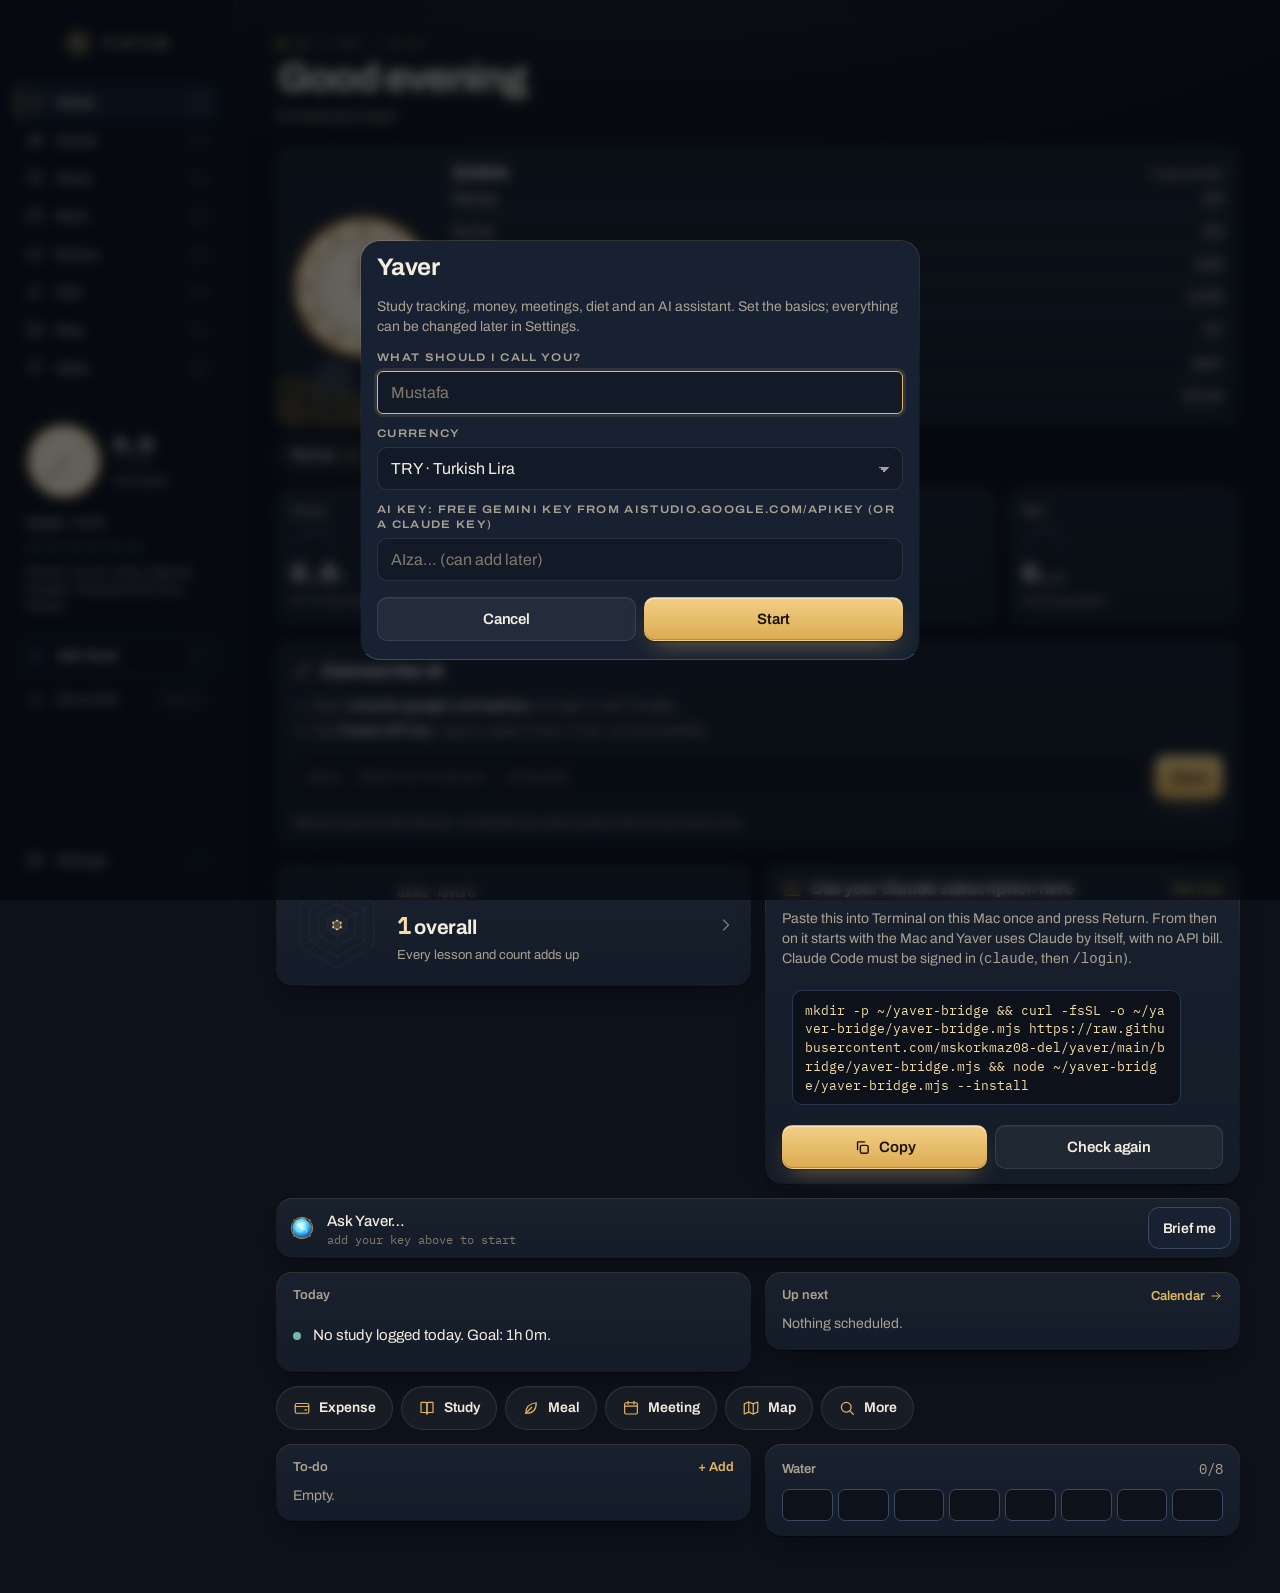
==== commit 006f8f66: "v33: skill levels hexagon, laptop Claude setup card Skills tab and Home card: XP from lessons, tests" ====
--- a/index.html
+++ b/index.html
@@ -37,6 +37,7 @@
     <button data-tab="money"></button>
     <button data-tab="diet"></button>
     <button class="side-only" data-tab="map"></button>
+    <button class="side-only" data-tab="skills"></button>
     <div class="side-gauge side-only" data-gauge></div>
     <button class="side-ask side-only" data-ask></button>
     <button class="side-cmd side-only" data-cmd></button>
--- a/css/app.css
+++ b/css/app.css
@@ -231,7 +231,7 @@
 .ask-text { flex: 1; min-width: 0; display: flex; flex-direction: column; }
 .ask-text b { font-weight: 500; font-size: 15px; color: var(--text); }
 .ask-text small { font: 12px var(--mono); color: var(--dim); white-space: nowrap; overflow: hidden; text-overflow: ellipsis; }
-.ask-cta { flex: none; height: 42px; padding: 0 14px; border-radius: 11px; border: 1px solid var(--line-2); background: var(--plate-2); font: 600 12px var(--sans); font-stretch: 110%; letter-spacing: .1em; text-transform: uppercase; color: var(--hex); }
+.ask-cta { flex: none; height: 42px; padding: 0 14px; border-radius: 11px; border: 1px solid var(--line-2); background: var(--plate-2); font: 600 14px var(--sans); letter-spacing: -.005em; color: var(--text); }
 
 .setup { padding: 16px; display: flex; flex-direction: column; gap: 10px; border-color: rgba(226, 182, 96, .45); }
 .setup h3 { font-size: 18px; display: flex; gap: 8px; align-items: center; }
@@ -1026,6 +1026,11 @@
 .quick button { flex: none; flex-direction: row; gap: 8px; padding: 0 16px; min-height: 44px; border-radius: 999px; font: 600 14px var(--sans); letter-spacing: 0; text-transform: none; color: var(--text); background: rgba(255, 255, 255, .05); border: 1px solid rgba(255, 255, 255, .09); box-shadow: inset 0 1px 0 rgba(255, 255, 255, .05); transition: transform .35s var(--spring); }
 .quick button .i { width: 18px; height: 18px; color: var(--lume); }
 
+body[data-view="home"] .mac-card { grid-column: 1 / -1; }
+.mac-card h3 { display: flex; align-items: center; gap: 8px; font: 700 17px var(--sans); letter-spacing: -.015em; }
+.mac-card h3 .i { color: var(--lume); }
+.mac-card[hidden] { display: none; }
+
 /* the slim bar that keeps a screen's title once it scrolls away; tap it to go back to the top */
 .topbar {
   position: fixed; z-index: 34; top: 0; left: 0; right: 0; height: calc(var(--safe-t) + 46px); padding-top: var(--safe-t);
@@ -1052,10 +1057,12 @@
 .tabbar button.active .i { color: var(--lume); filter: none; }
 .tab-mark { position: absolute; left: 0; bottom: 6px; width: 28px; height: 3px; border-radius: 2px; background: var(--lume); box-shadow: 0 0 10px rgba(226, 182, 96, .6); transition: transform .5s var(--spring), opacity .2s; pointer-events: none; }
 .fab { transition: transform .5s var(--spring); }
+@media (max-width: 1099px) {
 body.tab-min .tabbar { transform: translateY(10px) scale(.92); height: 54px; }
 body.tab-min .tabbar button span { opacity: 0; max-height: 0; }
 body.tab-min .tab-mark { bottom: 5px; }
 body.tab-min .fab { transform: translateX(-50%) translateY(12px) scale(.84); }
+}
 
 /* messages rise from the bottom, near the thumb, above the tab bar; Undo when it helps */
 .toast {
@@ -1134,6 +1141,64 @@
 @media (prefers-reduced-motion: reduce) {
   body.tab-min .tabbar, body.tab-min .fab { transform: none; }
 }
+
+
+/* ---------- Skills: the player card (v33) ---------- */
+.sk-radar { display: block; max-width: 100%; height: auto; overflow: visible; }
+.sk-ring { fill: none; stroke: rgba(255, 255, 255, .07); stroke-width: 1; }
+.sk-ring:last-of-type { stroke: rgba(255, 255, 255, .14); }
+.sk-axis { stroke: rgba(255, 255, 255, .06); stroke-width: 1; }
+.sk-then { fill: none; stroke: var(--steel); stroke-width: 1.4; stroke-dasharray: 4 3; opacity: .8; }
+.sk-now { fill: rgba(226, 182, 96, .26); stroke: var(--lume); stroke-width: 2; stroke-linejoin: round; filter: drop-shadow(0 0 10px rgba(226, 182, 96, .35)); }
+.sk-dot { fill: var(--lume-2); stroke: var(--bg); stroke-width: 1.2; }
+.sk-r { font: 700 17px var(--mono); fill: var(--text); letter-spacing: -.03em; }
+.sk-n { font: 600 10px var(--sans); fill: var(--muted); letter-spacing: .08em; }
+#view.enter .sk-now, #view.enter .sk-dot { transform-origin: 0 0; transform-box: view-box; animation: sk-grow .9s var(--spring) both .1s; }
+@keyframes sk-grow { from { transform: scale(.2); opacity: 0; } }
+.sk-card { display: grid; grid-template-columns: auto minmax(0, 1fr); align-items: center; gap: 4px 12px; padding: 16px; overflow: hidden; }
+.sk-card .sk-radar { justify-self: center; }
+.sk-ovr { display: flex; flex-direction: column; gap: 2px; padding-left: 4px; }
+.sk-big { font: 700 64px/0.9 var(--mono); letter-spacing: -.06em; color: var(--lume-2); text-shadow: 0 0 24px rgba(226, 182, 96, .25); }
+.sk-ovr-l { font: 600 13px var(--sans); color: var(--muted); }
+.sk-gain { font: 600 13px var(--sans); color: var(--muted); margin-top: 8px; }
+.sk-gain.up { color: var(--ok); }
+.sk-xp { font-size: 12px; color: var(--dim); }
+.sk-legend { grid-column: 1 / -1; display: flex; gap: 6px 14px; align-items: center; justify-content: center; font-size: 12px; color: var(--dim); }
+.sk-legend i { display: inline-block; width: 16px; height: 0; border-top: 2px solid var(--lume); margin-right: -8px; }
+.sk-legend i.then { border-top: 2px dashed var(--steel); }
+.sk-line { font-size: 15px; color: var(--muted); padding: 0 2px; }
+.sk-areas { display: grid; grid-template-columns: 1fr 1fr; gap: 10px; }
+.sk-area { padding: 14px; display: flex; flex-direction: column; gap: 9px; min-width: 0; }
+.sk-top { display: flex; justify-content: space-between; align-items: baseline; gap: 8px; }
+.sk-top b { font: 600 15px/1.25 var(--sans); letter-spacing: -.01em; min-width: 0; text-wrap: balance; }
+.sk-rate { font: 700 24px var(--mono); letter-spacing: -.04em; color: var(--lume-2); }
+.sk-meta { display: flex; flex-direction: column; gap: 2px; font-size: 12.5px; color: var(--muted); }
+.sk-form { font-weight: 600; }
+.sk-form.up { color: var(--ok); }
+.sk-form.down { color: var(--dim); }
+.sk-streaks { display: grid; grid-template-columns: 1fr 1fr; gap: 10px; }
+.sk-streaks div { display: flex; flex-direction: column; gap: 2px; }
+.sk-streaks b { font-size: 34px; line-height: 1; letter-spacing: -.05em; color: var(--text); }
+.sk-streaks span { font: 600 13px var(--sans); color: var(--muted); }
+.sk-streaks small { font-size: 12.5px; color: var(--lume); }
+.sk-win { display: grid; grid-template-columns: 52px minmax(0, 1fr) auto; gap: 10px; align-items: baseline; padding: 6px 0; border-top: 1px solid rgba(255, 255, 255, .05); font-size: 14.5px; }
+.sk-win:first-of-type { border-top: 0; }
+.sk-win span:nth-child(2) { white-space: nowrap; overflow: hidden; text-overflow: ellipsis; }
+.sk-plus { color: var(--ok); font-weight: 600; }
+.sk-win small { color: var(--dim); font-size: 12px; white-space: nowrap; }
+.sk-how summary { display: flex; align-items: center; gap: 8px; cursor: pointer; color: var(--muted); }
+.sk-how summary .i { width: 16px; height: 16px; color: var(--lume); }
+.sk-how ul { margin: 6px 0 0; padding-left: 18px; display: flex; flex-direction: column; gap: 4px; }
+.sk-home { display: grid; grid-template-columns: auto minmax(0, 1fr) auto; align-items: center; gap: 14px; padding: 10px 14px 10px 8px; }
+.sk-home .sk-radar { width: 92px; margin: 4px 0 4px 6px; }
+.sk-home .sk-ring { stroke: rgba(255, 255, 255, .11); }
+.sk-home-t { display: flex; flex-direction: column; gap: 3px; min-width: 0; }
+.sk-home-t b { font: 700 20px var(--sans); letter-spacing: -.02em; }
+.sk-home-t b .mono { color: var(--lume-2); font-size: 24px; }
+.sk-home-t small { font-size: 13px; color: var(--muted); }
+.sk-home > .i { color: var(--dim); }
+@media (max-width: 420px) { .sk-card { grid-template-columns: 1fr; } .sk-ovr { flex-direction: row; align-items: baseline; flex-wrap: wrap; gap: 4px 10px; } .sk-gain { margin-top: 0; } }
+@media (min-width: 1100px) { body[data-view="home"] .sk-home { grid-column: 1 / -1; } .sk-areas { grid-template-columns: repeat(3, 1fr); } body[data-view="skills"] .view { max-width: 980px; } .sk-card { padding: 22px 28px; } .sk-card .sk-radar { width: 440px; } }
 
 /* Çetele as the show's poster clock: gold bezel, ivory face, tall stroke numerals, green and bronze subdials */
 .cetdial .cd-bezel { fill: #6b4a22; stroke: none; }
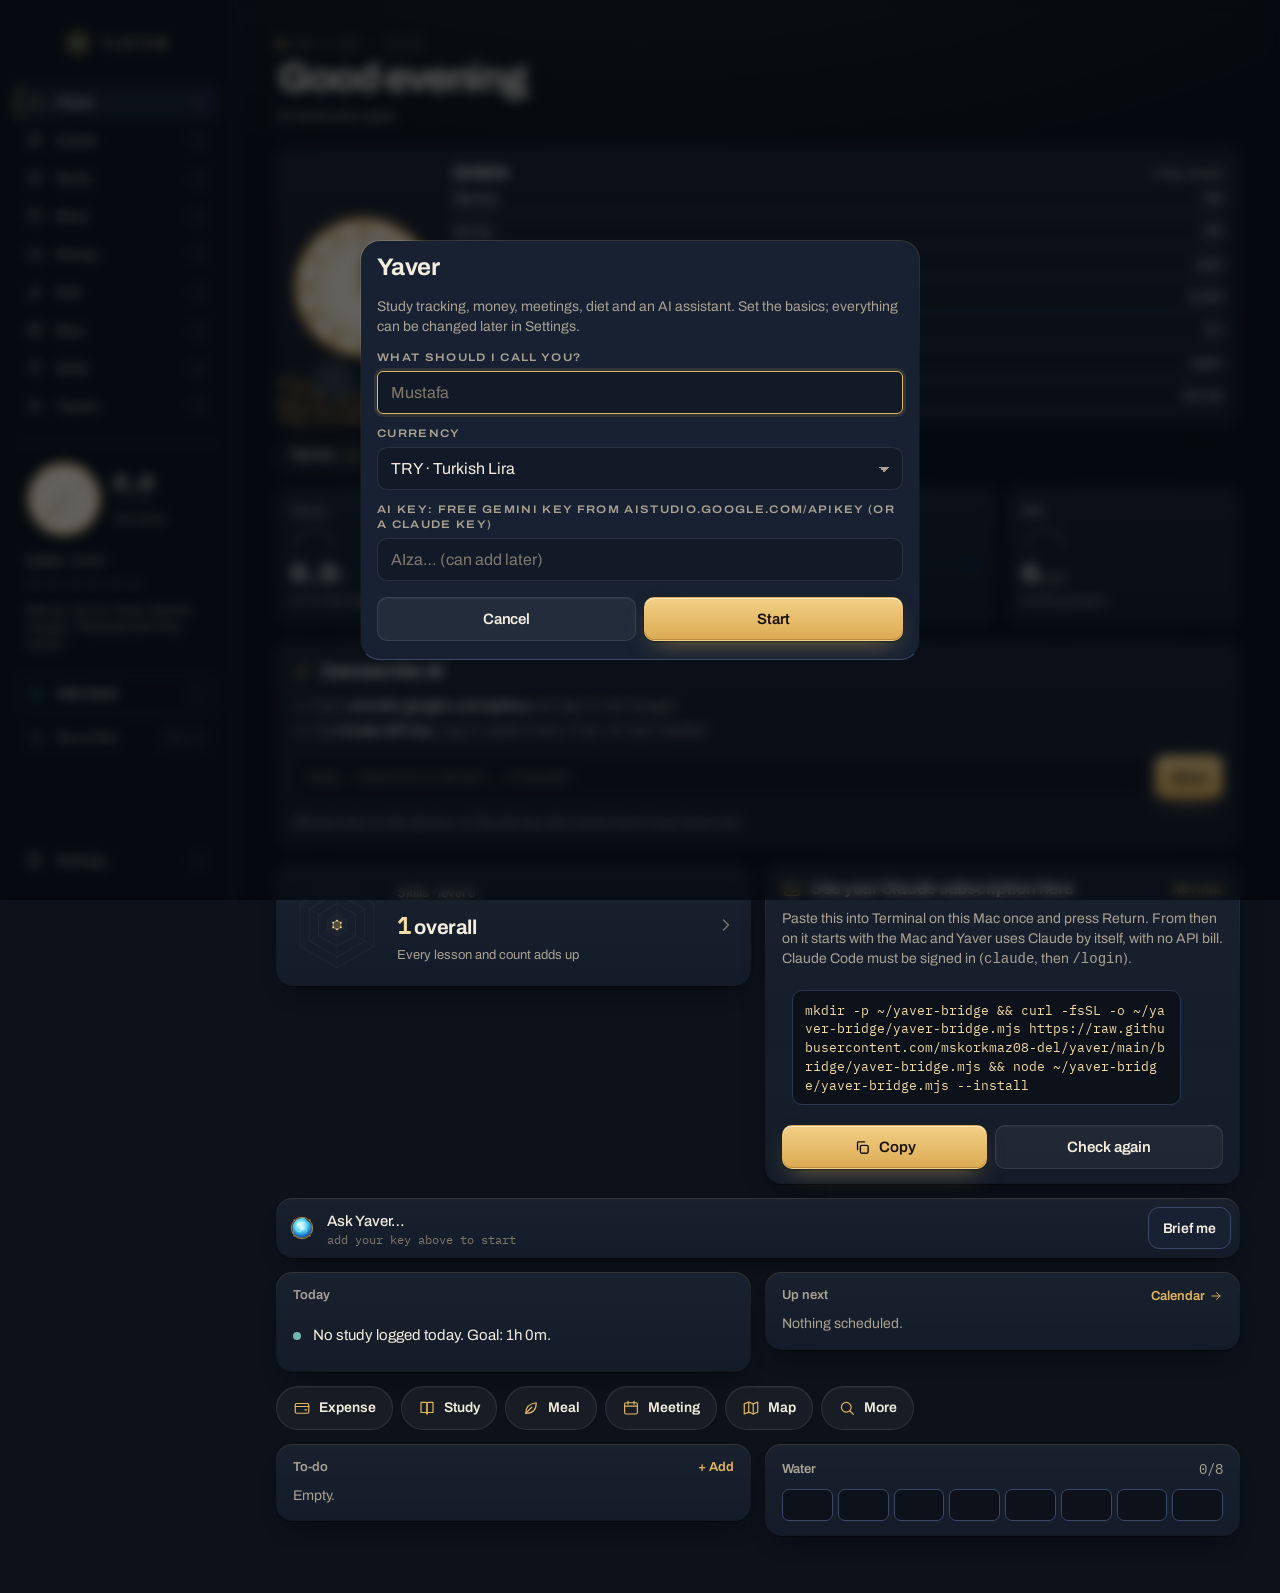
==== commit fc5ff8fa: "Teams: dev team and students tracker (v48) People with a team, role and meeting target; activities w" ====
--- a/index.html
+++ b/index.html
@@ -38,6 +38,7 @@
     <button data-tab="diet"></button>
     <button class="side-only" data-tab="map"></button>
     <button class="side-only" data-tab="skills"></button>
+    <button class="side-only" data-tab="teams"></button>
     <div class="side-gauge side-only" data-gauge></div>
     <button class="side-ask side-only" data-ask></button>
     <button class="side-cmd side-only" data-cmd></button>
--- a/css/app.css
+++ b/css/app.css
@@ -25,6 +25,8 @@
 @font-face { font-family: 'Spectral'; font-style: italic; font-display: swap; font-weight: 400; src: url(../fonts/spectral-latin-400-italic.woff2) format('woff2'); unicode-range: U+0000-00FF, U+0131, U+0152-0153, U+02BB-02BC, U+02C6, U+02DA, U+02DC, U+0304, U+0308, U+0329, U+2000-206F, U+20AC, U+2122, U+2191, U+2193, U+2212, U+2215, U+FEFF, U+FFFD; }
 @font-face { font-family: 'Spectral'; font-style: normal; font-display: swap; font-weight: 600; src: url(../fonts/spectral-latin-ext-600-normal.woff2) format('woff2'); unicode-range: U+0100-02BA, U+02BD-02C5, U+02C7-02CC, U+02CE-02D7, U+02DD-02FF, U+0304, U+0308, U+0329, U+1D00-1DBF, U+1E00-1E9F, U+1EF2-1EFF, U+2020, U+20A0-20AB, U+20AD-20C0, U+2113, U+2C60-2C7F, U+A720-A7FF; }
 @font-face { font-family: 'Spectral'; font-style: normal; font-display: swap; font-weight: 600; src: url(../fonts/spectral-latin-600-normal.woff2) format('woff2'); unicode-range: U+0000-00FF, U+0131, U+0152-0153, U+02BB-02BC, U+02C6, U+02DA, U+02DC, U+0304, U+0308, U+0329, U+2000-206F, U+20AC, U+2122, U+2191, U+2193, U+2212, U+2215, U+FEFF, U+FFFD; }
+@font-face { font-family: 'Edu Hand'; font-style: normal; font-display: swap; font-weight: 400 700; src: url(../fonts/edu-hand-latin-ext-wght-normal.woff2) format('woff2'); unicode-range: U+0100-02BA, U+02BD-02C5, U+02C7-02CC, U+02CE-02D7, U+02DD-02FF, U+0304, U+0308, U+0329, U+1D00-1DBF, U+1E00-1E9F, U+1EF2-1EFF, U+2020, U+20A0-20AB, U+20AD-20C4, U+2113, U+2C60-2C7F, U+A720-A7FF; }
+@font-face { font-family: 'Edu Hand'; font-style: normal; font-display: swap; font-weight: 400 700; src: url(../fonts/edu-hand-latin-wght-normal.woff2) format('woff2'); unicode-range: U+0000-00FF, U+0131, U+0152-0153, U+02BB-02BC, U+02C6, U+02DA, U+02DC, U+0304, U+0308, U+0329, U+2000-206F, U+20AC, U+2122, U+2191, U+2193, U+2212, U+2215, U+FEFF, U+FFFD; }
 @font-face { font-family: 'Caveat'; font-style: normal; font-display: swap; font-weight: 600; src: url(../fonts/caveat-latin-ext-600-normal.woff2) format('woff2'); unicode-range: U+0100-02BA, U+02BD-02C5, U+02C7-02CC, U+02CE-02D7, U+02DD-02FF, U+0304, U+0308, U+0329, U+1D00-1DBF, U+1E00-1E9F, U+1EF2-1EFF, U+2020, U+20A0-20AB, U+20AD-20C0, U+2113, U+2C60-2C7F, U+A720-A7FF; }
 @font-face { font-family: 'Caveat'; font-style: normal; font-display: swap; font-weight: 600; src: url(../fonts/caveat-latin-600-normal.woff2) format('woff2'); unicode-range: U+0000-00FF, U+0131, U+0152-0153, U+02BB-02BC, U+02C6, U+02DA, U+02DC, U+0304, U+0308, U+0329, U+2000-206F, U+20AC, U+2122, U+2191, U+2193, U+2212, U+2215, U+FEFF, U+FFFD; }
 
@@ -65,7 +67,7 @@
   --ink-blue: #23408e;
   --display: "Cinzel", "Trajan Pro", Georgia, serif;
   --serif: "Spectral", Georgia, "Times New Roman", serif;
-  --hand: "Caveat", "Bradley Hand", "Segoe Print", cursive;
+  --hand: "Edu Hand", "Caveat", "Bradley Hand", "Segoe Print", cursive;
   --sans: "Archivo", "Helvetica Neue", Arial, sans-serif;
   --mono: "IBM Plex Mono", ui-monospace, "SF Mono", Menlo, monospace;
   --code: "IBM Plex Mono", ui-monospace, "SF Mono", Menlo, monospace;
@@ -292,6 +294,20 @@
 .dot[data-k="task"] { background: var(--red); }
 .dot[data-k="cetele"], .dot[data-k="meeting"] { background: var(--lume); }
 .dot[data-k="diet"] { background: var(--ok); }
+.dot[data-k="teams"] { background: var(--warn); }
+.dot.warn { background: var(--warn); }
+.dot.ok { background: var(--ok); }
+.team-pick { margin: 4px 0 14px; }
+.team-pick .muted { font-size: 12px; margin-left: 4px; }
+.need .need-row { display: flex; align-items: center; gap: 12px; padding: 8px 0; border-top: 1px solid var(--line); }
+.need .need-row:first-of-type { border-top: 0; }
+.need .small-btn { padding: 6px 12px; min-height: 0; font-size: 13px; }
+.list-day .link { display: inline-flex; align-items: center; gap: 4px; font-size: 13px; }
+.list-day .link .i { width: 14px; height: 14px; }
+.list-day.sub { padding-top: 10px; font-size: 12px; color: var(--muted); }
+.row-side { flex: none; color: var(--muted); text-align: right; }
+.row-time { flex: none; width: 44px; color: var(--muted); }
+.head-btns { display: flex; gap: 8px; }
 .task { display: flex; align-items: center; gap: 12px; padding: 9px 0; transition: opacity .3s; border-top: 1px solid var(--line); cursor: pointer; }
 .task:first-of-type, .card-head + .task, .label + .task { border-top: 0; }
 .task input { appearance: none; -webkit-appearance: none; width: 20px; height: 20px; border: 1.5px solid var(--line-2); border-radius: 6px; flex: none; padding: 0; background: var(--sunk); position: relative; cursor: pointer; }
@@ -379,6 +395,15 @@
 .ev-time small { color: var(--dim); font-size: 11px; }
 .ev-body { display: flex; flex-direction: column; gap: 2px; min-width: 0; }
 .ev-body small { font-size: 13px; color: var(--muted); }
+.event.apple { box-shadow: inset 2px 0 0 var(--evc, var(--muted)); }
+.event.apple .ev-time { color: var(--muted); }
+.ev-body small.ev-src { color: var(--dim); font-size: 12px; }
+.cal-sync { display: flex; align-items: center; justify-content: space-between; gap: 12px; margin: 14px 0 0; padding: 10px 14px; border: 1px solid var(--line); border-radius: var(--r-sm); color: var(--muted); }
+.cal-sync.warn { color: var(--text); }
+.cal-sync .link { flex: none; display: inline-flex; align-items: center; gap: 6px; }
+.cal-sync .link svg { width: 16px; height: 16px; }
+.apple-ev { display: flex; flex-direction: column; gap: 6px; margin: 0 0 12px; }
+.apple-ev p { margin: 0; }
 
 /* ---------- Study ---------- */
 .stat-row { display: grid; grid-template-columns: repeat(3, 1fr); border-radius: var(--r); }
@@ -1318,7 +1343,7 @@
 .lesson-main .sim-card input, .lesson-main .sim-card textarea, .lesson-main .sim-card select { background-color: var(--sunk); border-color: var(--line-2); color: var(--text); }
 .lesson-main .sim-card .btn.primary { background: linear-gradient(180deg, #f5d995, #dcaa52 52%, #c18b38); color: var(--lume-ink); border-color: #edc67e; }
 /* the notebook's pages and turning leaf exist only in the two-page spread */
-.nb-pages, .nb-nav, .nb-turn, .nb-end { display: none; }
+.nb-pages, .nb-nav, .nb-end { display: none; }
 .nb-flow { display: flex; flex-direction: column; min-width: 0; }
 .spread-only { display: none !important; }
 
@@ -1469,9 +1494,11 @@
   .lesson-main.spread > .step-strip { display: none; }
   .lesson-bar + .step-strip, .lesson-grid > .step-strip { margin: 4px 0 14px; }
   .lesson-main.spread .nb-pages { display: block; position: absolute; inset: 0; pointer-events: none; }
-  .nb-page { position: absolute; top: 0; bottom: 0; width: 50%; background: radial-gradient(120% 70% at 30% 0%, rgba(255, 252, 235, .55), transparent 60%), linear-gradient(180deg, #f8eec6, #f2e3b0); }
-  .nb-page.left { left: 0; border-radius: 4px 0 0 4px; box-shadow: inset -26px 0 30px -24px rgba(90, 60, 10, .35); }
-  .nb-page.right { right: 0; border-radius: 0 4px 4px 0; box-shadow: inset 26px 0 30px -24px rgba(90, 60, 10, .35); }
+  .lesson-main.spread { --paper: radial-gradient(120% 70% at 30% 0%, rgba(255, 252, 235, .55), transparent 60%), linear-gradient(180deg, #f8eec6, #f2e3b0); }
+  .nb-page { position: absolute; top: 0; bottom: 0; width: 50%; background: var(--paper); }
+  /* the gutter shadow by the rings (js/notebook.js draws the same on a turning leaf) */
+  .nb-page.left { left: 0; border-radius: 4px 0 0 4px; background: linear-gradient(270deg, rgba(90, 60, 10, .26), rgba(90, 60, 10, .08) 14px, rgba(90, 60, 10, 0) 34px), var(--paper); }
+  .nb-page.right { right: 0; border-radius: 0 4px 4px 0; background: linear-gradient(90deg, rgba(90, 60, 10, .26), rgba(90, 60, 10, .08) 14px, rgba(90, 60, 10, 0) 34px), var(--paper); }
   .nb-spine {
     position: absolute; z-index: 3; top: 10px; bottom: 10px; left: calc(50% - 9px); width: 18px;
     background: radial-gradient(circle at 50% 50%, #2a1d0c 0 2.6px, transparent 3px) 0 0 / 18px 28px repeat-y,
@@ -1490,22 +1517,10 @@
   .nb-nav { display: flex; align-items: center; justify-content: center; gap: 16px; margin: 14px 0 0; }
   .nb-at { font-size: 12px; letter-spacing: .08em; color: var(--muted); min-width: 92px; text-align: center; text-transform: uppercase; }
   .nb-nav .icon-btn:disabled { opacity: .3; }
-  .nb-turn { display: block; position: absolute; inset: 0; z-index: 5; perspective: 2600px; pointer-events: none; }
-  .nb-face { overflow: hidden; }
-  .nb-face > .nb-flow { margin-top: 28px; }
-  .nb-turn > .nb-face.left { left: 0; }
-  .nb-turn > .nb-face.right { right: 0; left: auto; }
-  .nb-leaf { position: absolute; top: 0; bottom: 0; width: 50%; transform-style: preserve-3d; }
-  .nb-leaf.fwd { left: 50%; transform-origin: 0 50%; }
-  .nb-leaf.back { left: 0; transform-origin: 100% 50%; }
-  .nb-leaf > .nb-face { left: 0; width: 100%; backface-visibility: hidden; -webkit-backface-visibility: hidden; }
-  .nb-leaf > .rear { transform: rotateY(180deg); }
-  .nb-leaf.fwd > .front, .nb-leaf.back > .rear { box-shadow: inset 26px 0 30px -24px rgba(90, 60, 10, .35), 0 0 18px rgba(0, 0, 0, .25); }
-  .nb-leaf.fwd > .rear, .nb-leaf.back > .front { box-shadow: inset -26px 0 30px -24px rgba(90, 60, 10, .35), 0 0 18px rgba(0, 0, 0, .25); }
   /* focus mode on a laptop: the open notebook is the whole screen. The step rail, exit, timer and
      page arrows float on the paper's margins. */
   body.focus-lesson.nb-spread #view { max-width: none; padding: 0; gap: 0; }
-  body.focus-lesson.nb-spread .lesson-main.spread { position: fixed; inset: 0; z-index: 40; padding: 72px 64px 58px !important; border-radius: 0; box-shadow: none; --g: 128px; }
+  body.focus-lesson.nb-spread .lesson-main.spread { position: fixed; inset: 0; z-index: 40; padding: 72px calc(var(--g) / 2) 58px !important; border-radius: 0; box-shadow: none; }
   body.focus-lesson.nb-spread .nb-page { border-radius: 0; }
   body.focus-lesson.nb-spread .nb-spine { top: 0; bottom: 0; }
   body.focus-lesson.nb-spread .lesson-grid > .step-strip, body.focus-lesson.nb-spread .lesson-bar + .step-strip {
@@ -1530,3 +1545,78 @@
   #view > .later { opacity: 1; transform: none; }
 }
 @media (min-width: 700px) { .heat { max-width: 560px; } }
+
+/* ---------- The calm notebook (v37): after Apple Books' sepia page ----------
+   One flat warm page, soft brown ink, no rings or ruled trim, quiet dividers and code on a light
+   panel instead of a dark board, so long reading doesn't tire the eyes. Step titles are written
+   in a neat school hand (Edu AU VIC WA NT Hand). */
+.lesson-main {
+  --text: #3d3326; --muted: #6e6352; --dim: #8b7f6b; --line: rgba(70, 52, 30, .13); --line-2: rgba(70, 52, 30, .24);
+  --lume: #9a5236; --lume-2: #86452c; --lume-soft: rgba(154, 82, 54, .09); --ink-blue: #3c5784;
+  --plate: rgba(255, 255, 255, .34); --plate-2: rgba(255, 255, 255, .5); --track: rgba(70, 52, 30, .1); --trim: rgba(70, 52, 30, .2);
+  background: #f7f0e2; box-shadow: 0 1px 0 #e9dfca, 0 18px 40px -18px rgba(0, 0, 0, .5);
+}
+.lesson-main .md { color: var(--text); font-size: 17.5px; line-height: 29px; }
+.lesson-main .step-title { font: 500 32px/1.1 var(--hand); color: var(--ink-blue); letter-spacing: 0; }
+.lesson-main .md-h { font: 500 25px/29px var(--hand); color: var(--ink-blue); }
+.lesson-main .step.done .step-title { color: #7d8aa3; }
+.lesson-main .label { color: #9a5a3c; }
+.lesson-main .md code { background: rgba(120, 90, 50, .09); color: #7a3f27; }
+.lesson-main .code {
+  --text: #3a3025; --muted: #6e6352; --dim: #8b7f6b; --line: rgba(70, 52, 30, .12); --line-2: rgba(70, 52, 30, .22);
+  margin: 4px 0; border: 1px solid rgba(70, 52, 30, .13); border-radius: 10px; color: var(--text);
+  background: #efe6d4; box-shadow: none;
+}
+.lesson-main .code pre code { color: #3a3025; text-shadow: none; }
+.lesson-main .code-bar { color: var(--dim); border-bottom-color: rgba(70, 52, 30, .1); }
+.lesson-main .code .copy { border-color: rgba(70, 52, 30, .22); }
+.lesson-main .btn.primary { background: #3c5784; border-color: #3c5784; color: #fbf6ea; box-shadow: none; }
+.lesson-main .res { background: rgba(255, 255, 255, .4); border-color: rgba(70, 52, 30, .14); }
+.lesson-main .sim-card { box-shadow: 0 6px 16px rgba(40, 28, 10, .14); }
+@media (min-width: 1100px) {
+  .lesson-main.spread { --paper: linear-gradient(180deg, #f8f2e5, #f5eddd); background: none; box-shadow: 0 1px 0 #e6dbc4, 0 2px 0 -1px #dccfb4, 0 22px 44px -18px rgba(0, 0, 0, .55); }
+  /* no rings: a soft fold where the pages meet */
+  .nb-spine { background: linear-gradient(90deg, rgba(70, 52, 30, 0), rgba(70, 52, 30, .1) 45%, rgba(70, 52, 30, .16) 50%, rgba(70, 52, 30, .1) 55%, rgba(70, 52, 30, 0)); filter: none; top: 0; bottom: 0; width: 22px; left: calc(50% - 11px); }
+  .nb-page.left { background: linear-gradient(270deg, rgba(70, 52, 30, .1), rgba(70, 52, 30, .03) 18px, rgba(70, 52, 30, 0) 44px), var(--paper); }
+  .nb-page.right { background: linear-gradient(90deg, rgba(70, 52, 30, .1), rgba(70, 52, 30, .03) 18px, rgba(70, 52, 30, 0) 44px), var(--paper); }
+  .lesson-main.spread .nb-flow > .card + .card { border-top: 1px solid rgba(70, 52, 30, .1); }
+  .lesson-main.spread .nb-spine { z-index: 3; }
+}
+
+/* v38: lighter paper, close to white but still warm; quieter workshop controls (no pills or
+   glossy gold: small squared buttons, flat fills, a plain slider knob) */
+.lesson-main { background: #fcf9f2; }
+@media (min-width: 1100px) {
+  .lesson-main.spread { --paper: linear-gradient(180deg, #fdfaf4, #faf6ec); }
+  .nb-page.left { background: linear-gradient(270deg, rgba(70, 52, 30, .07), rgba(70, 52, 30, .02) 18px, rgba(70, 52, 30, 0) 40px), var(--paper); }
+  .nb-page.right { background: linear-gradient(90deg, rgba(70, 52, 30, .07), rgba(70, 52, 30, .02) 18px, rgba(70, 52, 30, 0) 40px), var(--paper); }
+  .nb-spine { background: linear-gradient(90deg, rgba(70, 52, 30, 0), rgba(70, 52, 30, .06) 45%, rgba(70, 52, 30, .1) 50%, rgba(70, 52, 30, .06) 55%, rgba(70, 52, 30, 0)); }
+}
+.lesson-main .code { background: #f3eee3; }
+.lesson-main .btn, .lesson-main .chip, .lesson-main .copy, .lesson-main .icon-btn { border-radius: 7px; box-shadow: none; }
+.lesson-main .sim-card { border-radius: 10px; box-shadow: 0 4px 14px rgba(40, 28, 10, .12); }
+.lesson-main .sim-card .btn, .lesson-main .sim-card .sim-btn, .lesson-main .sim-card .chip, .lesson-main .sim-card .icon-btn {
+  height: 32px; min-height: 32px; padding: 0 12px; border-radius: 6px; font: 500 13px var(--sans); letter-spacing: 0; text-transform: none;
+  background: rgba(255, 255, 255, .04); border: 1px solid rgba(255, 255, 255, .14); box-shadow: none; filter: none; color: var(--text);
+}
+.lesson-main .sim-card .icon-btn { width: 32px; padding: 0; }
+.lesson-main .sim-card .btn.primary, .lesson-main .sim-card .sim-btn.primary {
+  background: #d9b56c; border-color: #d9b56c; color: #1d1708; box-shadow: none;
+}
+.lesson-main .sim-card .btn:hover, .lesson-main .sim-card .sim-btn:hover { filter: none; background-color: rgba(255, 255, 255, .08); }
+.lesson-main .sim-card .btn.primary:hover, .lesson-main .sim-card .sim-btn.primary:hover { background: #e3c27f; }
+.lesson-main .sim-card .sim-slider input::-webkit-slider-thumb, .lesson-main .sim-card .sim-scrub::-webkit-slider-thumb { width: 14px; height: 14px; margin-top: -5px; background: #d9b56c; box-shadow: 0 0 0 3px rgba(21, 29, 44, .9); }
+.lesson-main .sim-card .sim-slider input::-webkit-slider-runnable-track, .lesson-main .sim-card .sim-scrub::-webkit-slider-runnable-track { height: 3px; }
+.lesson-main .sim-card select { height: 32px; border-radius: 6px; font: 500 13px var(--sans); padding-top: 0; padding-bottom: 0; }
+@media (min-width: 1100px) {
+  /* the edge between two spreads while they slide (js/notebook.js) */
+  /* v43: the white edge of the sheet being turned, with a soft shadow, sliding between the two
+     sheets; it fades in and out so nothing pops at either end */
+  .nb-seam { position: absolute; top: -200px; bottom: -200px; width: 24px; margin-left: -12px; z-index: 1; pointer-events: none; background: linear-gradient(90deg, #f4efe4, #fff 45%, #fff 55%, #f4efe4); box-shadow: 0 0 16px rgba(70, 52, 30, .16); }
+  /* v41: nothing where the pages meet, one plain sheet; only the edge between sheets shows while turning */
+  .lesson-main.spread .nb-page.left, .lesson-main.spread .nb-page.right { background: var(--paper); }
+  .lesson-main.spread .nb-spine { display: none; }
+  /* Apple Books style: no stacked page edges, just the sheet */
+  .lesson-main.spread { box-shadow: 0 18px 40px -22px rgba(0, 0, 0, .5); }
+}
+
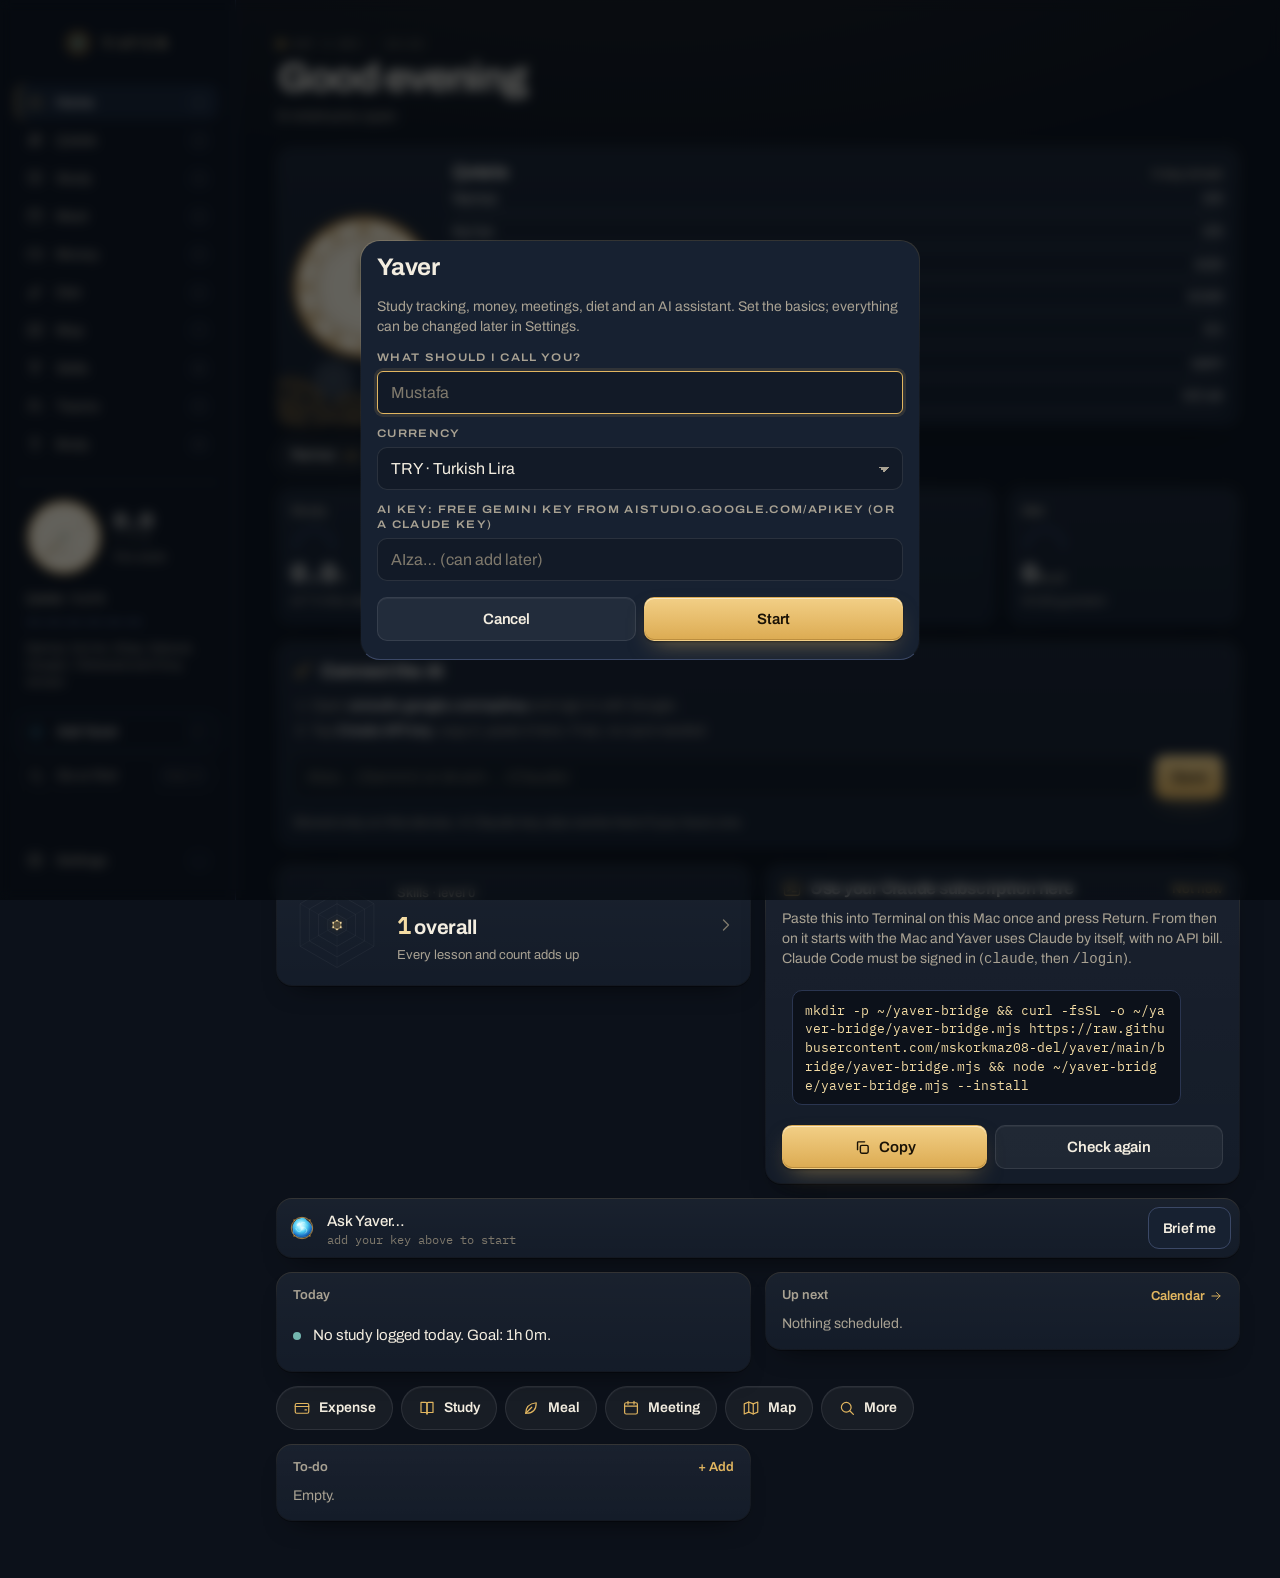
==== commit 6da64982: "v56: Body screen: athletic target, each day's effect on fat and muscle, projection Profile and weigh" ====
--- a/index.html
+++ b/index.html
@@ -39,6 +39,7 @@
     <button class="side-only" data-tab="map"></button>
     <button class="side-only" data-tab="skills"></button>
     <button class="side-only" data-tab="teams"></button>
+    <button class="side-only" data-tab="body"></button>
     <div class="side-gauge side-only" data-gauge></div>
     <button class="side-ask side-only" data-ask></button>
     <button class="side-cmd side-only" data-cmd></button>
--- a/css/app.css
+++ b/css/app.css
@@ -804,6 +804,11 @@
 .ct-edit-row .link { text-align: left; color: var(--text); text-transform: none; letter-spacing: 0; font: 500 15px var(--sans); }
 .ct-edit-row small { color: var(--muted); }
 .ct-edit-row span { display: flex; gap: 6px; }
+.ct-edit-row .ct-rm { color: var(--muted); }
+.ct-edit-row .ct-rm .i { width: 16px; height: 16px; }
+.ct-removed { margin: 6px 0 12px; }
+.ct-edit-btn { padding: 8px 12px; min-height: 0; font-size: 14px; gap: 6px; }
+.ct-edit-btn .i { width: 16px; height: 16px; }
 .ct-home { display: flex; flex-wrap: wrap; gap: 6px; }
 .ct-home span { font: 500 13px var(--sans); padding: 4px 9px; border-radius: 999px; border: 1px solid var(--line); color: var(--muted); }
 .ct-home span.met { border-color: rgba(226, 182, 96, .5); color: var(--lume); }
@@ -1620,3 +1625,76 @@
   .lesson-main.spread { box-shadow: 0 18px 40px -22px rgba(0, 0, 0, .5); }
 }
 
+
+/* Food photo sheet and the day's nutrients (v50) */
+.food-img { display: block; width: 100%; max-height: 220px; object-fit: cover; border-radius: var(--r-sm); margin: 0 0 12px; }
+.food-items { display: flex; flex-direction: column; margin: 4px 0 10px; }
+.food-item { display: flex; align-items: center; gap: 10px; padding: 8px 0; border-bottom: 1px solid var(--line); }
+.fi-name { flex: 1; min-width: 0; display: flex; flex-direction: column; font-weight: 500; }
+.fi-name small { color: var(--muted); font-size: 12px; font-weight: 400; }
+.fi-g { display: flex; align-items: center; gap: 4px; color: var(--muted); font-size: 13px; }
+.fi-g input { width: 64px; padding: 6px 8px; text-align: right; font: 500 15px var(--mono); }
+.food-item .icon-btn .i { width: 16px; height: 16px; }
+.food-total { display: flex; flex-direction: column; gap: 3px; padding: 10px 12px; margin: 0 0 10px; border: 1px solid var(--line); border-radius: var(--r-sm); }
+.food-total b { font-size: 20px; color: var(--lume); }
+.nutrients .nut { display: grid; grid-template-columns: 92px 1fr auto; align-items: center; gap: 10px; padding: 5px 0; font-size: 14px; }
+.nutrients .nut b { font-size: 12px; font-weight: 500; min-width: 86px; text-align: right; }
+.nutrients .nut b small { color: var(--muted); }
+.nutrients .bar .over { background: var(--warn); }
+.diary .card-head .chips { gap: 4px; }
+.diary .chip { padding: 4px 10px; font-size: 13px; }
+.diary p { margin: 6px 0; }
+.diary .btn-row { margin-top: 10px; }
+
+/* Researched estimates, fat quality and gap suggestions (v55) */
+.fi-name .fi-basis { color: var(--muted); font-size: 11.5px; line-height: 1.3; margin-top: 2px; }
+.food-sources a { color: inherit; text-decoration: underline; text-underline-offset: 2px; }
+.fat-mix { display: grid; grid-template-columns: 92px 1fr; align-items: center; gap: 4px 10px; padding: 5px 0; font-size: 14px; }
+.fat-mix small { grid-column: 2; color: var(--muted); font-size: 12px; }
+.fat-split { display: flex; height: 8px; border-radius: 4px; overflow: hidden; background: var(--line); }
+.fat-split i { display: block; height: 100%; }
+.fat-split .sat { background: var(--amber); }
+.fat-split .mono-f { background: var(--accent); }
+.fat-split .poly { background: var(--blue); }
+.tips .card-head { gap: 8px; }
+.tips p { margin: 6px 0; }
+.tips-list { display: flex; flex-direction: column; margin: 6px 0; }
+.tip { display: flex; flex-direction: column; gap: 1px; padding: 8px 0; border-bottom: 1px solid var(--line); }
+.tip:last-child { border-bottom: 0; }
+.tips .btn.small { min-height: 34px; padding: 6px 12px; font-size: 13px; }
+.tips .warn-text { color: var(--warn); }
+
+/* Body (v56): figure, today's effect, projection, target */
+.body-line { display: flex; flex-direction: column; align-items: flex-start; gap: 4px; width: 100%; text-align: left; color: var(--text); font: inherit; cursor: pointer; }
+.body-fig .chips { margin-bottom: 8px; }
+.fig-row { display: grid; grid-template-columns: minmax(120px, 44%) 1fr; gap: 14px; align-items: center; }
+.figure { width: 100%; max-height: 340px; }
+.figure .f-body, .figure .f-arm { fill: var(--plate-3, #1d293c); stroke: var(--muted); stroke-width: 1.4; }
+.figure .f-goal path { fill: none; stroke: var(--lume); stroke-width: 1.3; stroke-dasharray: 4 4; opacity: .85; }
+.fig-stats { display: flex; flex-direction: column; gap: 10px; margin: 0; }
+.fig-stats div { display: flex; flex-direction: column; }
+.fig-stats dt { color: var(--muted); font-size: 12px; }
+.fig-stats dd { margin: 0; font-size: 20px; }
+.body-day .effect { margin: 4px 0 8px; display: flex; align-items: baseline; gap: 8px; flex-wrap: wrap; }
+.body-day .effect b { font-size: 22px; color: var(--lume); }
+.fm { display: grid; grid-template-columns: auto 1fr auto 1fr; gap: 4px 10px; align-items: baseline; font-size: 14px; }
+.fm span { color: var(--muted); }
+.fm.sums { grid-template-columns: auto 1fr; margin-top: 8px; }
+.fm .up { color: var(--warn); }
+.fm .good, .fm .down { color: var(--steel, var(--accent)); }
+.week-bars { display: flex; gap: 6px; height: 72px; align-items: center; margin: 10px 0 4px; border-top: 1px solid var(--line); padding-top: 6px; }
+.wb { flex: 1; display: grid; grid-template-rows: 28px 28px auto; justify-items: center; }
+.wb i { display: block; width: 60%; border-radius: 2px; }
+.wb.plus i { grid-row: 1; align-self: end; background: var(--warn); }
+.wb.minus i { grid-row: 2; align-self: start; background: var(--steel, var(--accent)); }
+.wb small { grid-row: 3; color: var(--muted); font-size: 11px; }
+.wb.none small { opacity: .5; }
+.proj { display: grid; grid-template-columns: 1fr 1fr; gap: 10px; margin-top: 8px; }
+.proj div { display: flex; flex-direction: column; gap: 2px; padding: 10px 12px; border: 1px solid var(--line); border-radius: var(--r-sm); }
+.proj small { color: var(--muted); }
+.proj b { font-size: 20px; }
+.body-plan p { margin: 6px 0; }
+.body-plan .btn-row { margin-top: 10px; }
+.body-note { padding: 0 4px 24px; }
+.body-setup .btn { margin-top: 10px; }
+.fig-row, .body-day .fm, .week-bars, .proj { max-width: 560px; }
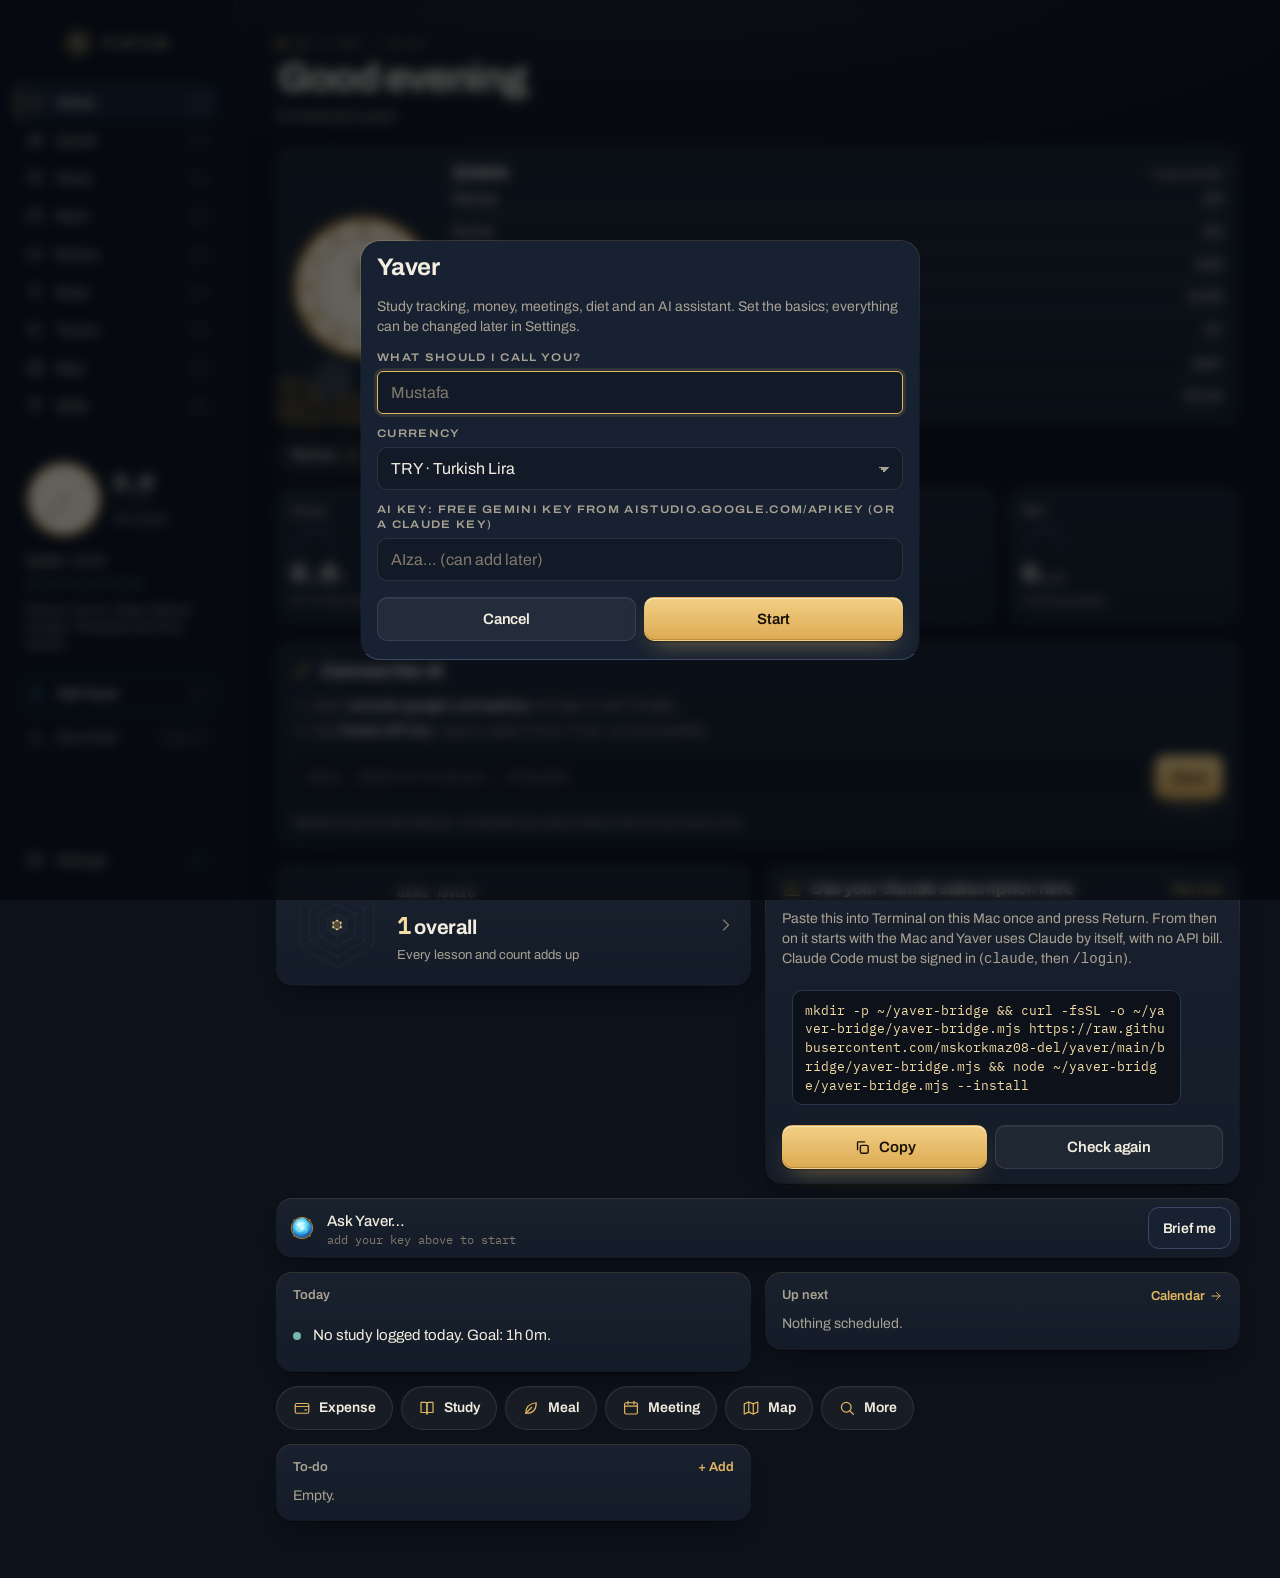
==== commit 0631858b: "v67: one Body section (Body, Training, Diet) and a flat docked tab bar Body is its own tab, bottom r" ====
--- a/index.html
+++ b/index.html
@@ -35,11 +35,10 @@
     <span></span>
     <button data-tab="calendar"></button>
     <button data-tab="money"></button>
-    <button data-tab="diet"></button>
+    <button data-tab="body"></button>
+    <button class="side-only" data-tab="teams"></button>
     <button class="side-only" data-tab="map"></button>
     <button class="side-only" data-tab="skills"></button>
-    <button class="side-only" data-tab="teams"></button>
-    <button class="side-only" data-tab="body"></button>
     <div class="side-gauge side-only" data-gauge></div>
     <button class="side-ask side-only" data-ask></button>
     <button class="side-cmd side-only" data-cmd></button>
--- a/css/app.css
+++ b/css/app.css
@@ -191,7 +191,7 @@
 .cd-num { font: 600 28px var(--mono); fill: var(--text); letter-spacing: -.03em; }
 .cd-of { font-size: 15px; fill: var(--muted); }
 .cd-sub { font: 600 7.5px var(--sans); font-stretch: 115%; letter-spacing: .22em; fill: var(--muted); }
-.cd-hand { animation: sweep 60s linear infinite; }
+.cetdial .run-m { animation: sweep 3600s linear infinite; }
 @keyframes sweep { to { transform: rotate(360deg); } }
 .mins { display: flex; flex-direction: column; gap: 8px; min-width: 0; }
 .mins-h { display: flex; justify-content: space-between; align-items: baseline; gap: 2px 8px; flex-wrap: wrap; }
@@ -1250,11 +1250,10 @@
 .cetdial .cd-bronze { fill: #8a5a2b; }
 .cetdial .cd-bronze-2 { fill: none; stroke: #c48a4c; stroke-width: .7; }
 .cetdial .cd-bronze-3 { fill: #5e3a17; }
-.cd-hand2 { animation: sweep 9s linear infinite; }
+.cetdial .run-s { animation: sweep 60s steps(60) infinite; }
+.cetdial .run-h { animation: sweep 43200s linear infinite; }
 .cd-hand2 line { stroke: #f0d9a4; stroke-width: 1; stroke-linecap: round; }
-.cd-hour { transition: transform 1.1s var(--ease); }
 .cd-hour path, .cd-hand path { fill: #8e6424; }
-.cd-hand { animation: sweep 60s linear infinite; }
 .cetdial .cd-hand .cd-loop { fill: none; stroke: #8e6424; stroke-width: .9; }
 .cetdial .cd-jewel { fill: #4fc9d8; stroke: #234; stroke-width: .4; }
 .cetdial .cd-cap { fill: #c99b4f; stroke: #6b4a22; stroke-width: .6; }
@@ -1637,8 +1636,9 @@
 .food-item .icon-btn .i { width: 16px; height: 16px; }
 .food-total { display: flex; flex-direction: column; gap: 3px; padding: 10px 12px; margin: 0 0 10px; border: 1px solid var(--line); border-radius: var(--r-sm); }
 .food-total b { font-size: 20px; color: var(--lume); }
-.nutrients .nut { display: grid; grid-template-columns: 92px 1fr auto; align-items: center; gap: 10px; padding: 5px 0; font-size: 14px; }
-.nutrients .nut b { font-size: 12px; font-weight: 500; min-width: 86px; text-align: right; }
+.nutrients .nut { display: grid; grid-template-columns: 1fr auto auto; align-items: center; gap: 4px 10px; padding: 7px 0; font-size: 14px; }
+.nutrients .nut .bar { grid-column: 1 / -1; }
+.nutrients .nut b { font-size: 12px; font-weight: 500; text-align: right; }
 .nutrients .nut b small { color: var(--muted); }
 .nutrients .bar .over { background: var(--warn); }
 .diary .card-head .chips { gap: 4px; }
@@ -1664,37 +1664,229 @@
 .tips .btn.small { min-height: 34px; padding: 6px 12px; font-size: 13px; }
 .tips .warn-text { color: var(--warn); }
 
-/* Body (v56): figure, today's effect, projection, target */
+/* Body (v57): goal, today (eat + train), muscle map, week, plan */
 .body-line { display: flex; flex-direction: column; align-items: flex-start; gap: 4px; width: 100%; text-align: left; color: var(--text); font: inherit; cursor: pointer; }
-.body-fig .chips { margin-bottom: 8px; }
-.fig-row { display: grid; grid-template-columns: minmax(120px, 44%) 1fr; gap: 14px; align-items: center; }
-.figure { width: 100%; max-height: 340px; }
-.figure .f-body, .figure .f-arm { fill: var(--plate-3, #1d293c); stroke: var(--muted); stroke-width: 1.4; }
-.figure .f-goal path { fill: none; stroke: var(--lume); stroke-width: 1.3; stroke-dasharray: 4 4; opacity: .85; }
-.fig-stats { display: flex; flex-direction: column; gap: 10px; margin: 0; }
-.fig-stats div { display: flex; flex-direction: column; }
-.fig-stats dt { color: var(--muted); font-size: 12px; }
-.fig-stats dd { margin: 0; font-size: 20px; }
-.body-day .effect { margin: 4px 0 8px; display: flex; align-items: baseline; gap: 8px; flex-wrap: wrap; }
-.body-day .effect b { font-size: 22px; color: var(--lume); }
-.fm { display: grid; grid-template-columns: auto 1fr auto 1fr; gap: 4px 10px; align-items: baseline; font-size: 14px; }
-.fm span { color: var(--muted); }
-.fm.sums { grid-template-columns: auto 1fr; margin-top: 8px; }
-.fm .up { color: var(--warn); }
-.fm .good, .fm .down { color: var(--steel, var(--accent)); }
-.week-bars { display: flex; gap: 6px; height: 72px; align-items: center; margin: 10px 0 4px; border-top: 1px solid var(--line); padding-top: 6px; }
-.wb { flex: 1; display: grid; grid-template-rows: 28px 28px auto; justify-items: center; }
-.wb i { display: block; width: 60%; border-radius: 2px; }
-.wb.plus i { grid-row: 1; align-self: end; background: var(--warn); }
-.wb.minus i { grid-row: 2; align-self: start; background: var(--steel, var(--accent)); }
-.wb small { grid-row: 3; color: var(--muted); font-size: 11px; }
-.wb.none small { opacity: .5; }
-.proj { display: grid; grid-template-columns: 1fr 1fr; gap: 10px; margin-top: 8px; }
+.chip-tag { font-size: 12px; padding: 3px 9px; border-radius: 999px; border: 1px solid var(--line-2); color: var(--lume); }
+.link-btn { background: none; border: 0; color: var(--lume); font: 500 13px var(--sans); cursor: pointer; padding: 4px 0; }
+.btn.wide { width: 100%; justify-content: center; margin-top: 10px; }
+.goal-line { display: flex; align-items: baseline; gap: 10px; margin: 2px 0 6px; }
+.goal-line b { font-size: 34px; font-weight: 500; letter-spacing: -.5px; }
+.goal-line .lume { color: var(--lume); }
+.goal-line .arrow { color: var(--muted); font-size: 22px; }
+.goal-line .unit { color: var(--muted); font-size: 15px; }
+.goal p { margin: 6px 0; }
+.comp { display: grid; grid-template-columns: 58px 1fr; gap: 2px 10px; align-items: center; margin: 10px 0 2px; font-size: 13px; }
+.comp > span { color: var(--muted); }
+.comp small { grid-column: 2; color: var(--muted); font-size: 12px; }
+.comp-bar { display: flex; height: 10px; border-radius: 5px; overflow: hidden; background: var(--track); }
+.comp-bar i { display: block; height: 100%; }
+.comp-bar .lean { background: var(--steel); }
+.comp-bar .fat { background: var(--warn); opacity: .85; }
+.today-grid { display: grid; gap: 12px; }
+@media (min-width: 700px) { .today-grid { grid-template-columns: 1fr 1fr; align-items: start; } .today-grid .card { margin: 0; } }
+.meter { margin: 8px 0; }
+.meter-top { display: flex; justify-content: space-between; font-size: 13px; margin-bottom: 5px; color: var(--muted); }
+.meter-top b { font: 500 13px var(--mono); color: var(--text); }
+.meter-top small { color: var(--muted); font-size: 11px; }
+.meter .bar .over { background: var(--warn); }
+.effect-line { margin: 10px 0 0; }
+.effect-line .up { color: var(--warn); }
+.effect-line .good { color: var(--steel); }
+.train .session { font-weight: 600; font-size: 16px; margin: 2px 0 8px; }
+.ex-list { list-style: none; margin: 0 0 8px; padding: 0; }
+.ex-list li { display: flex; justify-content: space-between; gap: 10px; padding: 7px 0; border-bottom: 1px solid var(--line); font-size: 14px; }
+.ex-list li b { font-size: 13px; font-weight: 500; color: var(--muted); white-space: nowrap; }
+.anatomy { display: grid; grid-template-columns: 1fr 1fr; gap: 6px; max-width: 520px; margin: 4px auto 0; }
+.anatomy figure { margin: 0; text-align: center; }
+.anatomy figcaption { color: var(--muted); font-size: 12px; margin-top: 2px; }
+.muscle-map { width: 100%; height: auto; display: block; }
+.muscle-map path { stroke: var(--bg); stroke-width: 2.5; stroke-linejoin: round; }
+.muscle-map .part path { fill: var(--plate-2); }
+.muscle-map .mus { cursor: pointer; }
+.muscle-map .mus path { transition: fill .25s; }
+.muscle-map .m0 path, .legend .m0 { fill: var(--plate-3); background: var(--plate-3); }
+.muscle-map .m1 path, .legend .m1 { fill: color-mix(in srgb, var(--steel) 35%, var(--plate-3)); background: color-mix(in srgb, var(--steel) 35%, var(--plate-3)); }
+.muscle-map .m2 path, .legend .m2 { fill: color-mix(in srgb, var(--steel) 65%, var(--plate-3)); background: color-mix(in srgb, var(--steel) 65%, var(--plate-3)); }
+.muscle-map .m3 path, .legend .m3 { fill: var(--steel); background: var(--steel); }
+.muscle-map .tday path { stroke: var(--lume); stroke-width: 6; paint-order: stroke; }
+.muscle-map .picked path { fill: var(--lume); }
+.muscle-map .outline { fill: none; stroke: var(--line-2); stroke-width: 2; pointer-events: none; }
+.legend { display: flex; flex-wrap: wrap; justify-content: center; gap: 12px; margin: 8px 0 4px; font-size: 12px; color: var(--muted); }
+.legend span { display: inline-flex; align-items: center; gap: 5px; }
+.legend i { display: inline-block; width: 12px; height: 12px; border-radius: 3px; }
+.legend .tday { background: none; border: 2px solid var(--lume); }
+.muscle-info { min-height: 2.6em; margin: 6px 0 0; text-align: center; }
+.week-row { display: grid; grid-template-columns: repeat(7, 1fr); gap: 4px; margin: 6px 0 10px; }
+.wd { display: grid; grid-template-rows: auto 14px 24px; justify-items: center; gap: 4px; padding: 6px 0 4px; border-radius: 8px; }
+.wd.is-today { background: var(--lume-soft); }
+.wd small { color: var(--muted); font-size: 12px; }
+.wd .dot { width: 10px; height: 10px; border-radius: 50%; align-self: center; }
+.dot.done { background: var(--steel); }
+.dot.planned { border: 1.5px solid var(--steel); }
+.dot.missed { border: 1.5px solid var(--warn); }
+.dot.rest { background: var(--track); width: 6px; height: 6px; }
+.wd .bal { display: flex; align-items: flex-start; }
+.wd .bal i { display: block; width: 14px; border-radius: 2px; }
+.wd .bal .plus { background: var(--warn); }
+.wd .bal .minus { background: var(--steel); }
+.proj { display: grid; grid-template-columns: 1fr 1fr; gap: 10px; margin-top: 8px; max-width: 560px; }
 .proj div { display: flex; flex-direction: column; gap: 2px; padding: 10px 12px; border: 1px solid var(--line); border-radius: var(--r-sm); }
 .proj small { color: var(--muted); }
 .proj b { font-size: 20px; }
-.body-plan p { margin: 6px 0; }
-.body-plan .btn-row { margin-top: 10px; }
+.plan h4 { margin: 14px 0 6px; font-size: 13px; color: var(--muted); font-weight: 500; text-transform: uppercase; letter-spacing: .06em; }
+.macro-grid { display: grid; grid-template-columns: repeat(4, 1fr); gap: 8px; }
+.macro-grid div { display: flex; flex-direction: column; padding: 8px 10px; border: 1px solid var(--line); border-radius: var(--r-sm); }
+.macro-grid small { color: var(--muted); font-size: 12px; }
+.macro-grid b { font-size: 16px; font-weight: 500; }
+@media (max-width: 420px) { .macro-grid { grid-template-columns: 1fr 1fr; } }
+.split { list-style: none; padding: 0; margin: 8px 0; }
+.split li { display: grid; grid-template-columns: 44px 1fr; gap: 8px; padding: 6px 0; border-bottom: 1px solid var(--line); font-size: 14px; }
+.split li span { color: var(--muted); }
+.split li b { font-weight: 500; }
+.split li.now b { color: var(--lume); }
+.days-pick { margin: 4px 0; }
+.plan .btn-row { margin-top: 10px; }
 .body-note { padding: 0 4px 24px; }
 .body-setup .btn { margin-top: 10px; }
-.fig-row, .body-day .fm, .week-bars, .proj { max-width: 560px; }
+.week-key { display: flex; flex-wrap: wrap; align-items: center; gap: 4px 6px; margin: 0 0 10px; }
+.week-key .dot { display: inline-block; width: 9px; height: 9px; border-radius: 50%; margin-left: 4px; }
+.week-key .up { color: var(--warn); }
+.week-key .good { color: var(--steel); }
+.goal .comp { max-width: 640px; }
+
+/* Meal times and the daily check-in (v59) */
+.field-row { display: grid; grid-template-columns: 1.4fr 1fr; gap: 10px; }
+.field-row .field { min-width: 0; }
+.diary .feel { display: flex; align-items: center; justify-content: space-between; flex-wrap: wrap; gap: 6px 10px; margin: 10px 0 4px; }
+
+/* Insights on Home (v60) */
+.insights .card-head { display: flex; justify-content: space-between; align-items: baseline; }
+.insight { display: flex; align-items: flex-start; gap: 8px; padding: 10px 0; border-top: 1px solid var(--line); }
+.insight:first-of-type { border-top: 0; }
+.in-main { flex: 1; min-width: 0; display: flex; flex-direction: column; gap: 3px; text-align: left; background: none; border: 0; padding: 0 0 0 10px; color: var(--text); font: inherit; cursor: pointer; border-left: 2px solid var(--line-2); }
+.insight.lv3 .in-main { border-left-color: var(--warn); }
+.insight.lv2 .in-main { border-left-color: var(--lume); }
+.in-area { font-size: 11.5px; letter-spacing: .08em; text-transform: uppercase; color: var(--muted); }
+.in-text { font-size: 14.5px; line-height: 1.4; }
+.in-acts { display: flex; align-items: center; gap: 4px; }
+.in-acts .chip { padding: 5px 10px; font-size: 12.5px; white-space: nowrap; }
+.in-acts .icon-btn { width: 30px; height: 30px; }
+.in-acts .icon-btn .i { width: 14px; height: 14px; }
+
+/* Nutrient guide (v61) */
+.nut-acts { display: inline-flex; gap: 4px; }
+.nut-btn { font: 500 11.5px var(--sans); color: var(--lume); background: none; border: 1px solid var(--line-2); border-radius: 999px; padding: 3px 9px; cursor: pointer; }
+.nutrient-sheet h4 { margin: 14px 0 6px; font-size: 13px; color: var(--muted); font-weight: 500; text-transform: uppercase; letter-spacing: .06em; }
+.nutrient-sheet .tabs { margin: 8px 0 10px; }
+.nut-list { margin: 0; padding-left: 18px; }
+.nut-list li { margin: 4px 0; }
+.food-src { list-style: none; margin: 0; padding: 0; }
+.food-src li { display: flex; justify-content: space-between; align-items: baseline; gap: 12px; padding: 8px 0; border-bottom: 1px solid var(--line); }
+.food-src li b { font-size: 12.5px; font-weight: 500; color: var(--steel); text-align: right; max-width: 45%; }
+.food-src li small { font-size: 12px; }
+.nut-link { background: none; border: 0; padding: 0; font: inherit; color: var(--lume); text-decoration: underline; text-underline-offset: 2px; cursor: pointer; }
+
+/* v64: learn by doing */
+.full-text > summary { list-style: none; cursor: pointer; display: inline-block; margin-bottom: 8px; }
+.full-text > summary::-webkit-details-marker { display: none; }
+.card[hidden] { display: none; }
+
+/* ---------- v67: the Body section (Body · Training · Diet) ---------- */
+.body-tabs { display: grid; grid-template-columns: repeat(3, 1fr); border: 1px solid var(--line); border-radius: 6px; padding: 3px; gap: 3px; background: #0d121c; }
+.body-tabs button { display: grid; place-items: center; text-align: center; height: 34px; border-radius: 4px; font: 600 13px var(--sans); color: var(--muted); letter-spacing: .01em; }
+.body-tabs button.on { background: var(--plate-3); color: var(--text); box-shadow: inset 0 -2px 0 var(--lume); }
+.log-row { display: grid; grid-template-columns: repeat(4, 1fr); gap: 6px; }
+.log-row button { display: flex; flex-direction: column; align-items: center; gap: 6px; padding: 12px 0 10px; border: 1px solid var(--line); border-radius: 6px; background: var(--plate); color: var(--text); font: 500 12px var(--sans); }
+.log-row button .i { width: 20px; height: 20px; color: var(--lume); stroke-width: 1.6; }
+.ready-top { display: flex; align-items: center; gap: 14px; margin: 4px 0 6px; }
+.ready-top > b { font-size: 40px; font-weight: 500; letter-spacing: -.04em; line-height: 1; min-width: 64px; }
+.ready-top span { display: flex; flex-direction: column; gap: 2px; }
+.ready-top strong { font-size: 15px; }
+.ready-top small { color: var(--muted); font-size: 13px; line-height: 1.35; }
+.ready.r-ready .ready-top > b { color: var(--steel); }
+.ready.r-normal .ready-top > b { color: var(--lume); }
+.ready.r-easy .ready-top > b { color: var(--warn); }
+.ready-facts { margin: 4px 0 0; }
+.chip-tag.r-ready { color: var(--steel); } .chip-tag.r-easy { color: var(--warn); }
+.stat4 { display: grid; grid-template-columns: repeat(4, 1fr); gap: 0; margin: 6px 0 10px; border-top: 1px solid var(--line); border-bottom: 1px solid var(--line); }
+.stat4 > div { display: flex; flex-direction: column; gap: 3px; padding: 10px 6px 10px 0; min-width: 0; }
+.stat4 > div + div { padding-left: 10px; border-left: 1px solid var(--line); }
+.stat4 small { color: var(--muted); font-size: 11px; white-space: nowrap; overflow: hidden; text-overflow: ellipsis; }
+.stat4 b { font-size: 19px; font-weight: 500; letter-spacing: -.03em; }
+.stat4 b i { font-style: normal; font-size: 11px; color: var(--muted); margin-left: 2px; letter-spacing: 0; }
+.stat4 em { font-style: normal; font-size: 11px; color: var(--dim); }
+@media (max-width: 380px) { .stat4 { grid-template-columns: 1fr 1fr; } .stat4 > div:nth-child(3) { padding-left: 0; border-left: 0; border-top: 1px solid var(--line); } .stat4 > div:nth-child(4) { border-top: 1px solid var(--line); } }
+.wchart { display: block; width: 100%; height: auto; margin: 2px 0 6px; overflow: visible; }
+.wchart .grid { stroke: var(--line); stroke-width: 1; stroke-dasharray: 2 4; }
+.wchart circle { fill: var(--dim); }
+.wchart path { fill: none; stroke: var(--lume); stroke-width: 2; stroke-linejoin: round; stroke-linecap: round; }
+.wchart text { fill: var(--dim); font: 10px var(--mono); }
+.trend-line { margin: 4px 0; }
+.bstats .up, .meas .up, .tlist .up, .body-line .up { color: var(--warn); }
+.bstats .good, .meas .good, .tlist .good, .body-line .good { color: var(--steel); }
+.btable { width: 100%; border-collapse: collapse; font-size: 14px; margin: 2px 0 8px; }
+.btable th { font: 500 11px var(--sans); color: var(--dim); text-align: right; padding: 0 0 6px; text-transform: uppercase; letter-spacing: .06em; }
+.btable td { padding: 8px 0; border-top: 1px solid var(--line); }
+.btable td + td { text-align: right; width: 70px; }
+.btable tr.none td:first-child { color: var(--muted); }
+.tlist { list-style: none; margin: 4px 0 0; padding: 0; }
+.tlist li { display: grid; grid-template-columns: minmax(0, 1fr) 70px 96px 40px; align-items: center; gap: 10px; padding: 9px 0; border-top: 1px solid var(--line); font-size: 14px; }
+.tlist .t-name { display: flex; flex-direction: column; min-width: 0; }
+.tlist .t-name small { color: var(--dim); font-size: 11px; }
+.tlist .t-bar { height: 4px; background: var(--track); border-radius: 1px; overflow: hidden; }
+.tlist .t-bar i { display: block; height: 100%; background: var(--steel); }
+.tlist li.met .t-bar i { background: var(--lume); }
+.tlist b { font-size: 14px; font-weight: 500; text-align: right; white-space: nowrap; }
+.tlist b small { color: var(--dim); font-size: 11px; }
+.tlist em { font-style: normal; font-size: 12px; text-align: right; }
+.tlist li.none { color: var(--muted); }
+@media (max-width: 400px) { .tlist li { grid-template-columns: minmax(0, 1fr) 84px 36px; } .tlist .t-bar { grid-column: 1 / -1; grid-row: 2; } }
+.find-list { list-style: none; margin: 4px 0 10px; padding: 0; }
+.find-list li { display: flex; justify-content: space-between; align-items: flex-start; gap: 10px; padding: 9px 0 9px 12px; border-top: 1px solid var(--line); font-size: 14px; position: relative; }
+.find-list li::before { content: ""; position: absolute; left: 0; top: 13px; width: 3px; height: 12px; background: var(--dim); }
+.find-list li.lv3::before { background: var(--warn); } .find-list li.lv2::before { background: var(--lume); }
+.records .row-main small { color: var(--muted); }
+.load-bars { display: grid; grid-template-columns: repeat(4, 1fr); gap: 8px; height: 120px; margin: 6px 0 8px; }
+.load-bars > div { display: grid; grid-template-rows: 1fr auto auto; align-items: end; justify-items: center; gap: 3px; min-width: 0; }
+.load-bars span { width: 100%; max-width: 48px; background: var(--plate-3); border-radius: 2px 2px 0 0; min-height: 2px; align-self: end; }
+.load-bars .now span { background: var(--lume); }
+.load-bars b { font-size: 12px; font-weight: 500; }
+.load-bars small { font-size: 11px; color: var(--dim); }
+.done-line { display: flex; align-items: center; gap: 8px; flex-wrap: wrap; margin: 10px 0 0; color: var(--steel); }
+.done-line .i { width: 16px; height: 16px; }
+.done-line .link-btn { margin-left: 6px; }
+.h-sub { font-size: 15px; font-weight: 500; color: var(--muted); letter-spacing: 0; }
+section.body-line { cursor: default; gap: 6px; }
+section.body-line .card-head { width: 100%; }
+
+/* ---------- v67: the bottom bar, docked, flat and square ---------- */
+@media (max-width: 1099px) {
+  .tabbar, body.tab-min .tabbar {
+    left: 0; right: 0; bottom: 0; width: auto; transform: none; height: calc(60px + var(--safe-b)); padding: 0 4px var(--safe-b);
+    grid-template-columns: repeat(3, 1fr) 64px repeat(3, 1fr); align-items: stretch;
+    border: 0; border-top: 1px solid var(--line); border-radius: 0;
+    background: #0b1019; backdrop-filter: none; -webkit-backdrop-filter: none; box-shadow: none; transition: none;
+  }
+  .tabbar button { gap: 5px; padding: 0; justify-content: center; font: 500 10px var(--sans); letter-spacing: .02em; color: var(--dim); }
+  .tabbar button .i { width: 20px; height: 20px; stroke-width: 1.6; }
+  .tabbar button.active { color: var(--text); }
+  .tabbar button.active .i { color: var(--lume); filter: none; }
+  body.tab-min .tabbar button span, .tabbar button span { opacity: 1; max-height: none; }
+  .tab-mark, body.tab-min .tab-mark { top: -1px; bottom: auto; width: 28px; height: 2px; border-radius: 0; box-shadow: none; transition: transform .3s var(--ease), opacity .2s; }
+  .fab, body.tab-min .fab {
+    bottom: calc(var(--safe-b) + 6px); width: 48px; height: 48px; border-radius: 6px; transform: translateX(-50%);
+    background: var(--plate-2); border: 1px solid var(--line-2); transition: transform .14s ease;
+  }
+  .fab::before { display: none; }
+  .fab-gear { width: 36px; height: 36px; filter: none; }
+  .fab:active { transform: translateX(-50%) scale(.95); }
+  .toast { bottom: calc(var(--safe-b) + 74px); }
+  .view { padding-bottom: calc(var(--safe-b) + 90px); }
+}
+@media (min-width: 700px) and (max-width: 1099px) {
+  .tabbar { padding-left: calc(50% - 300px); padding-right: calc(50% - 300px); }
+}
+.train .warn-text { color: var(--warn); margin: 0 0 8px; }
+.bcols, .bcol { display: flex; flex-direction: column; gap: 12px; }
+.bcol > .card { margin: 0; }
+@media (min-width: 1100px) { .bcols { display: grid; grid-template-columns: 1fr 1fr; align-items: start; gap: 14px; } .bcol { gap: 14px; } }
